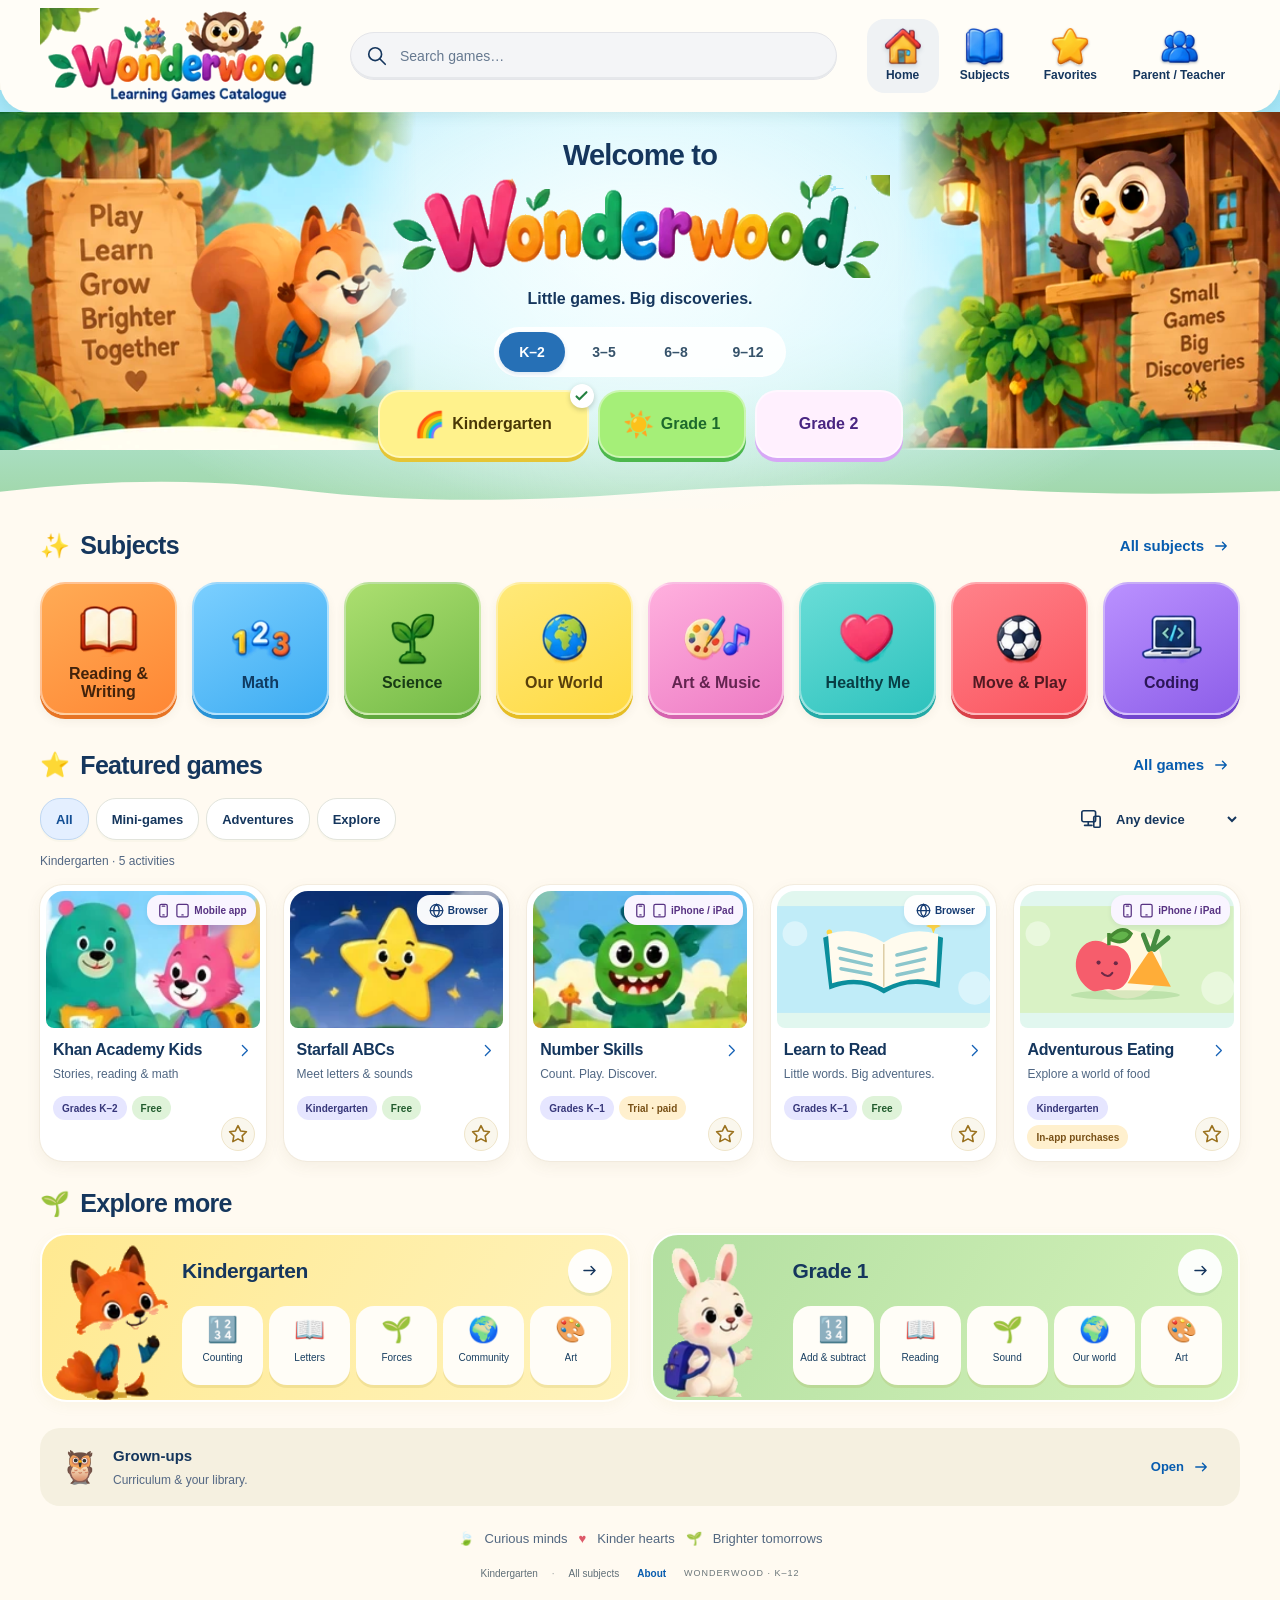
==== wonderwood-play.html @ ec71795c "feat: import 70 teacher-verified Learning Hub resources with original thumbnails" ====
<!doctype html>
<html lang="en">
<head>
<meta charset="utf-8">
<meta name="viewport" content="width=device-width, initial-scale=1">
<meta name="description" content="Wonderwood: playful learning adventures for California Kindergarten through Grade 12. An editable, standards-informed game catalogue.">
<meta name="referrer" content="no-referrer">
<meta name="theme-color" content="#fffaf1">
<title>Wonderwood · Little games. Big discoveries.</title>
<link rel="icon" href="[data-uri]" type="image/webp">
<style>
/* Wonderwood V2: approved woodland direction. All artwork is local. */
:root{--ink:#15365d;--muted:#536783;--cream:#fffaf1;--white:#fff;--green:#28733a;--line:#e8e7df;--blue:#176cc4;--focus:#094d99;--shadow:0 6px 20px #614b2110;--ease:cubic-bezier(.2,.8,.2,1);--peach:#ffdfa9;--lavender:#dee3ff;--mint:#d8efb7;--rose:#ffd3e9;--yellow:#fff0a9;--orange:#ffd9af;--aqua:#c9f3ed}
*{box-sizing:border-box}html{scroll-behavior:smooth;scroll-padding-top:120px}body{margin:0;background:var(--cream);color:var(--ink);font:15px/1.5 'Trebuchet MS','Avenir Next','Segoe UI',sans-serif;-webkit-font-smoothing:antialiased}body.modal-open{overflow:hidden}[hidden]{display:none!important}h1,h2,h3,h4,p{margin:0}h1,h2,h3{font-family:'Arial Rounded MT Bold','Trebuchet MS','Segoe UI',sans-serif;line-height:1.18}h2{font-size:25px;font-weight:900;letter-spacing:-.7px}button,a,input,select,textarea{font:inherit;-webkit-tap-highlight-color:transparent}button{color:inherit;border:0;cursor:pointer}button,a,summary{touch-action:manipulation}button{transition:transform .2s var(--ease),box-shadow .2s var(--ease),background .2s,color .2s;transform-origin:center}button:active:not(:disabled),a:active{transform:translateY(2px) scale(.96)}button:disabled{cursor:default;opacity:.6}a{color:var(--blue);text-underline-offset:3px;transition:transform .2s,color .2s}svg,img{display:block}img{max-width:100%}input,select,textarea{max-width:100%}button:focus-visible,a:focus-visible,input:focus-visible,select:focus-visible,textarea:focus-visible,summary:focus-visible{outline:3px solid var(--focus);outline-offset:4px}.wrap{width:min(1320px,calc(100% - 80px));margin-inline:auto}.sr-only{position:absolute;width:1px;height:1px;overflow:hidden;clip:rect(0,0,0,0);white-space:nowrap}.skip{position:fixed;left:16px;top:-100px;z-index:100;background:white;padding:15px;border-radius:12px}.skip:focus{top:12px}.icon{width:22px;height:22px;flex:0 0 auto}.textbutton{background:transparent;color:#075caf;font-weight:700;display:inline-flex;align-items:center;justify-content:center;gap:8px;min-height:44px;padding:7px 10px;border-radius:12px;text-decoration:none;white-space:nowrap}.textbutton .icon{width:18px;height:18px}.outline,.primary{min-height:46px;padding:11px 18px;border-radius:14px;display:inline-flex;align-items:center;justify-content:center;gap:8px;font-weight:700;text-decoration:none;border:1px solid #ccd9df;background:white}.primary{background:#176ac1;color:white;border-color:transparent;box-shadow:0 3px 0 #124b86}.topbar{position:relative;z-index:10;background:#fffdf7;border-radius:0 0 30px 30px;box-shadow:0 4px 14px #1c623616}.nav{display:flex;align-items:center;gap:30px;min-height:112px}.brand{background:transparent;padding:0;flex:0 0 280px}.brand img{width:280px;height:96px;object-fit:contain;mix-blend-mode:multiply}.search{height:48px;display:flex;align-items:center;gap:10px;background:#f4f5f7;border:1px solid #e4e5e9;border-radius:26px;padding:0 15px;box-shadow:inset 0 -2px 0 #e6e8eb;flex:1;min-width:150px}.search:focus-within{outline:3px solid #1673c54d}.search input{border:0;outline:0!important;background:none;min-width:0;width:100%;color:var(--ink);font-size:14px}.search input::placeholder{color:#667990}.search-clear{background:white;width:28px;height:28px;display:grid;place-items:center;border-radius:50%;padding:0;flex-shrink:0}.search-clear .icon{width:16px;height:16px}.navlinks{display:flex;align-items:center;gap:8px}.navlink{background:none;min-width:72px;min-height:70px;display:flex;flex-direction:column;gap:3px;align-items:center;justify-content:center;border-radius:18px;padding:8px 13px;font-size:12px;font-weight:800;white-space:nowrap}.navlink.selected{background:#eff2f4}.nav-emoji{font-size:25px;line-height:1.2}.parent-nav{min-width:122px}.fav-count{display:inline-grid;place-items:center;margin-left:4px;min-width:17px;height:17px;border-radius:50%;background:#ffcf46;color:#542c00;font-size:10px}.hero{position:relative;isolation:isolate;overflow:hidden;min-height:340px;margin-top:-22px;padding-top:22px;background:radial-gradient(ellipse at 50% 34%,#e7fbff 0,#ccf2fc 43%,#92dbea 100%)}.hero-scenery{position:absolute;top:22px;bottom:0;width:33%;z-index:-1;background-size:auto 100%;background-repeat:no-repeat;pointer-events:none}.hero-left{left:0;background-image:url('[data-uri]');background-position:left center}.hero-right{right:0;background-image:url('[data-uri]');background-position:right center}.hero-copy{position:relative;width:600px;max-width:60%;margin:auto;text-align:center;padding:31px 0 45px}.hero h1{font-size:29px;font-weight:900;letter-spacing:-.8px;line-height:1.1}.hero-logo{width:490px;height:auto;margin:1px auto 8px;mix-blend-mode:multiply;mask-image:linear-gradient(90deg,transparent,#000 3%,#000 97%,transparent);-webkit-mask-image:linear-gradient(90deg,transparent,#000 3%,#000 97%,transparent)}.hero-copy>p{font-size:17px;font-weight:700;margin:4px 0 24px}.grade-picker{display:flex;justify-content:center;gap:17px}.grade-button{position:relative;display:flex;align-items:center;text-align:left;gap:13px;border-radius:24px;padding:15px 22px;min-width:234px;min-height:78px;font-size:21px;font-weight:900;line-height:1.15;border:2px solid #ffffff6b}.grade-button small{display:block;font-size:12px;font-weight:700;margin-top:6px}.kindergarten{background:linear-gradient(135deg,#ffe97a,#ffcb38);box-shadow:0 4px 0 #e8ad26;color:#403013}.first-grade{background:linear-gradient(135deg,#80d04f,#329d49);box-shadow:0 4px 0 #257d33;color:#fff}.grade-emoji{font-size:35px;line-height:1}.grade-check{position:absolute;right:-7px;top:-8px;width:24px;height:24px;border-radius:50%;background:#fff;box-shadow:0 2px 5px #32442c40;display:grid;place-items:center;opacity:0;transform:scale(.6);transition:transform .2s,opacity .2s;color:#248140}.grade-check .icon{width:17px;height:17px;stroke-width:3}.grade-button.active .grade-check{opacity:1;transform:scale(1)}.hero-cloud{position:absolute;z-index:-1;background:white;border-radius:60px;opacity:.48;filter:blur(6px);pointer-events:none}.cloud-one{width:160px;height:70px;left:30%;top:52px;transform:rotate(-12deg)}.cloud-two{width:185px;height:50px;right:30%;bottom:49px;opacity:.28}.hero-wave{position:absolute;bottom:-1px;width:100%;height:32px;color:var(--cream);pointer-events:none}.child-content{position:relative;padding-top:5px}.section-heading{display:flex;justify-content:space-between;align-items:center;gap:15px;margin:10px 0 14px}.section-heading h2{display:flex;align-items:center;gap:11px}.section-heading h2>span:first-child:not(#browse-title){font-size:24px}.subject-list{display:grid;grid-template-columns:repeat(8,minmax(0,1fr));gap:15px}.subject{position:relative;border-radius:25px;min-height:131px;display:flex;flex-direction:column;justify-content:center;align-items:center;gap:8px;padding:15px 8px 13px;font-size:16px;font-weight:900;line-height:1.1;box-shadow:0 4px 0 var(--base),0 6px 10px #5e523413;background:linear-gradient(150deg,var(--light),var(--tone));border:2px solid #ffffff70;color:var(--subject-ink,#12375d)}.subject-glyph{height:58px;display:flex;align-items:center;justify-content:center}.subject-glyph img{height:58px;max-width:78px;width:auto;object-fit:contain;mix-blend-mode:multiply;border-radius:16px}.subject.active{outline:3px solid var(--ink);outline-offset:5px}.subject.active:after{content:'✓';position:absolute;top:-9px;right:-6px;width:23px;height:23px;border-radius:50%;background:var(--ink);border:2px solid white;color:white;font-size:13px;display:grid;place-items:center}.browse-section{margin-top:28px;scroll-margin-top:25px}.browse-heading{margin-bottom:10px}.filterbar{display:flex;align-items:center;justify-content:space-between;gap:12px;margin-bottom:6px}.filters{display:flex;gap:7px;flex-wrap:wrap}.chip{border-radius:20px;min-height:39px;padding:7px 15px;background:white;border:1px solid #e2e4dc;font-size:13px;font-weight:700;box-shadow:0 2px 0 #dedbc728;white-space:nowrap}.chip.active{background:#e4efff;color:#124e94;border-color:#bfd7f2}.device-filter{display:flex;align-items:center;gap:7px;font-size:13px;font-weight:700}.device-filter>.icon{width:21px;height:21px}.device-filter select{border:0;background:transparent;color:var(--ink);padding:10px 22px 10px 3px;max-width:170px;cursor:pointer;font-weight:700}.topic-chips{display:flex;flex-wrap:wrap;gap:7px;padding:10px 0}.topic-chips .chip{font-size:12px;background:#fffefb}.topic-chips .chip.active{background:#fff0b1;border-color:#decb77;color:#4e400c}.results-bar{display:flex;justify-content:space-between;align-items:center;min-height:27px;margin-bottom:11px;color:var(--muted);font-size:12px}.results-bar .textbutton{font-size:12px;min-height:30px}.games-grid{display:grid;grid-template-columns:repeat(5,minmax(0,1fr));gap:18px}.game-card{position:relative;min-width:0;border-radius:23px;background:white;box-shadow:0 5px 16px #69583013;transition:transform .23s var(--ease),box-shadow .23s;isolation:isolate}.card-hit{width:100%;min-height:100%;padding:6px;border-radius:23px;background:transparent;text-align:left;display:flex;flex-direction:column;position:relative;box-shadow:0 0 0 1px #eee7d9a6;color:var(--ink)}.card-image{height:137px;width:100%;border-radius:18px 18px 8px 8px;overflow:hidden;background:var(--card-bg,#e1f7ef);display:flex;align-items:center;justify-content:center;position:relative}.card-image>img{width:100%;height:100%;object-fit:cover;transition:transform .35s var(--ease)}.card-image>svg{width:100%;height:100%}.platform-badge{position:absolute;top:10px;right:10px;display:flex;align-items:center;gap:4px;border-radius:13px;min-height:30px;padding:6px 9px;background:#fffffff7;color:#143b72;font-size:10px;font-weight:900;line-height:1.1;box-shadow:0 2px 5px #23315312;pointer-events:none;min-width:82px;justify-content:center}.platform-badge .icon{width:15px;height:15px;stroke-width:2}.platform-badge.mobile{background:#f9f5ff;color:#573282}.card-copy{padding:12px 7px 6px;width:100%;flex:1;display:flex;flex-direction:column}.card-title-line{display:flex;align-items:center;gap:8px;justify-content:space-between;width:100%}.card-title{font-size:16px;font-weight:900;letter-spacing:-.3px;line-height:1.22;display:-webkit-box;-webkit-line-clamp:2;-webkit-box-orient:vertical;overflow:hidden;min-height:20px}.card-arrow{flex-shrink:0;color:#1662b6}.card-arrow .icon{width:17px;height:17px}.card-desc{font-size:12px;line-height:1.45;color:#506783;margin-top:6px;white-space:nowrap;text-overflow:ellipsis;overflow:hidden;min-height:18px}.card-tags{display:flex;flex-wrap:wrap;gap:5px;margin-top:12px;padding-top:0;padding-right:30px}.tag{display:inline-flex;align-items:center;gap:4px;border-radius:12px;min-height:24px;padding:4px 9px;font-size:10px;line-height:1.1;font-weight:800;background:#e6e6ff;color:#37377a}.tag.free{background:#dff3d9;color:#215b2d}.tag.paid{background:#fff0ce;color:#785016}.save{position:absolute;right:11px;bottom:10px;width:36px;height:36px;display:grid;place-items:center;border-radius:50%;background:#faf7ed;color:#9a711d;border:1px solid #efe5ca;z-index:2}.save .icon{width:20px;height:20px;stroke-width:1.9}.save.saved{background:#ffe9a8;color:#845900}.save.saved .icon{fill:#ffcc43}.game-card:focus-within{box-shadow:0 0 0 3px #2865ac32,0 8px 18px #2e535720}.empty{grid-column:1/-1;text-align:center;border:2px dashed #e2dfce;border-radius:25px;padding:30px 20px;background:#fffcf7}.empty .emptyicon{font-size:47px;margin-bottom:10px}.empty h3{font-size:23px}.empty p{font-size:14px;color:var(--muted);margin:10px auto 17px;max-width:480px}.empty-actions{display:flex;gap:10px;justify-content:center;flex-wrap:wrap}#year-section{margin-top:28px}.year-panels{display:grid;grid-template-columns:1fr 1fr;gap:21px}.year-panel{position:relative;border-radius:27px;overflow:hidden;display:flex;min-height:166px;padding:14px 16px 15px 140px;background:linear-gradient(120deg,#ffe991,#fff3bc);border:2px solid #fff;box-shadow:0 4px 13px #baa65212}.year-panel.grade-one{background:linear-gradient(120deg,#b2dfa0,#d5f2bb)}.year-mascot{position:absolute;bottom:0;left:0;width:133px;height:159px;object-fit:contain;mix-blend-mode:multiply}.year-body{width:100%;min-width:0}.year-title{display:flex;align-items:center;justify-content:space-between;margin-bottom:13px}.year-title h3{font-size:21px;letter-spacing:-.4px}.year-title p{font-size:11px;margin-top:2px}.round-button{width:35px;height:35px;border-radius:50%;background:#fffffff0;display:grid;place-items:center;box-shadow:0 3px 0 #54855620}.round-button .icon{width:19px;height:19px}.quick-topics{display:grid;grid-template-columns:repeat(5,1fr);gap:6px}.quick-topic{border-radius:18px;background:#fffdf7;min-height:79px;padding:8px 3px 9px;font-size:10px;line-height:1.2;box-shadow:0 3px 0 #987f1520;color:#193f61;display:flex;flex-direction:column;align-items:center;justify-content:flex-start;gap:7px}.quick-topic>span:first-child{font-size:25px;line-height:1.1}.grownup-strip{display:flex;align-items:center;gap:13px;margin-top:26px;padding:15px 20px;background:#f4efdfe0;border-radius:20px}.grownup-strip>span{font-size:32px}.grownup-strip strong{font-size:15px}.grownup-strip p{font-size:12px;color:var(--muted);margin-top:3px}.grownup-strip>.textbutton{margin-left:auto;font-size:13px}.footer{padding:23px 0 24px}.footer-motto{text-align:center;font-size:13px;color:#526780;display:flex;align-items:center;justify-content:center;gap:11px}.footer-motto span:nth-child(2){color:#dd5969}.footer-bottom{display:flex;align-items:center;justify-content:center;gap:14px;font-size:10px;color:#5f6e77;margin-top:12px;flex-wrap:wrap}.footer-bottom .textbutton{font-size:10px;min-height:26px;padding:0 4px}.build-label{font-size:9px;letter-spacing:1px;color:#6a7579}.footer-bottom>span+span:before{content:'·';margin-right:14px;color:#9ba2a0}
/* Parent workspace, local editing, and external-site handoff. */
#parent-view{padding:34px 0;min-height:75vh}.parent-header{display:flex;justify-content:space-between;align-items:center;gap:20px;margin-bottom:30px}.eyebrow{display:block;font-size:11px;font-weight:800;letter-spacing:1.3px;text-transform:uppercase;color:#3f7d52;margin-bottom:8px}.parent-header h1{font-size:36px;letter-spacing:-1px}.parent-header p{font-size:14px;color:var(--muted);margin-top:13px}.adult-tabs{display:flex;gap:8px;flex-wrap:wrap;border-bottom:1px solid var(--line);padding-bottom:16px;margin-bottom:22px}.adult-tabs button{padding:10px 18px;min-height:44px;border-radius:15px;background:white;font-weight:700}.adult-tabs button.active{background:#dfedda;color:#255e36;box-shadow:0 3px 0 #bbd5af}.notice{padding:17px 20px;border-radius:17px;background:#fff0cf;color:#5a481b;line-height:1.6;font-size:13px;margin:0 0 20px}.stats{display:grid;grid-template-columns:repeat(3,1fr);gap:16px;margin:20px 0}.stat{padding:19px 22px;border-radius:20px;background:white;border:1px solid var(--line);font-size:12px;color:var(--muted)}.stat strong{display:block;font-size:34px;font-weight:900;color:var(--ink);line-height:1.2;margin-bottom:6px}.parent-tools{display:flex;align-items:center;flex-wrap:wrap;gap:10px;margin:18px 0}.parent-tools select,select.form-control{background:white;border:1px solid #ced6d8;padding:11px 14px;border-radius:13px;min-height:44px;color:var(--ink)}.topic-group{background:white;border:1px solid var(--line);border-radius:21px;overflow:hidden;margin-bottom:18px}.topic-group>h2{display:flex;align-items:center;gap:9px;font-size:21px;padding:20px;background:#f0f4ed}.topic-group h2>span{font:11px/1.4 'Trebuchet MS',sans-serif;color:var(--muted);margin-left:auto;max-width:38%;text-align:right}.topic-row{display:grid;grid-template-columns:1fr 250px;gap:24px;padding:21px;border-top:1px solid var(--line)}.topic-row h3{font-size:17px;margin-bottom:8px}.topic-row p{font-size:13px;color:var(--muted);line-height:1.6}.codes{font:11px/1.6 ui-monospace,monospace;color:#535d78;margin:9px 0;overflow-wrap:anywhere}.coverage{font-size:12px}.coverage>p{margin-top:8px}.tag.wait{background:#fff2da;color:#775727}.review-row{padding:18px;background:white;border:1px solid var(--line);border-radius:17px;display:flex;align-items:center;justify-content:space-between;gap:24px;margin:9px 0}.review-row>div:first-child{min-width:0;flex:1}.review-row h3{font-size:16px}.review-row p{font-size:12px;line-height:1.6;margin-top:6px;color:var(--muted);overflow-wrap:anywhere}.row-actions{display:flex;align-items:center;gap:5px;flex-wrap:wrap}.manage-intro{font-size:14px;color:var(--muted);line-height:1.7;max-width:960px;margin-bottom:16px}.editor{padding:25px;background:white;border:1px solid var(--line);border-radius:23px}.editor>h2{font-size:24px;margin-bottom:20px}.form-grid{display:grid;grid-template-columns:1fr 1fr;gap:17px}.field{display:flex;flex-direction:column;gap:7px;font-size:12px;font-weight:700;min-width:0}.field.full{grid-column:1/-1}.field input,.field select,.field textarea{width:100%;color:var(--ink);border:1px solid #cfd8dc;background:#fdfefb;padding:12px 13px;border-radius:11px;min-height:46px;font-weight:400;font-size:14px}.field textarea{resize:vertical;min-height:78px}.field select[multiple]{min-height:135px}.field small{font-size:11px;color:var(--muted);font-weight:400}.checkrow{display:flex;flex-wrap:wrap;gap:9px}.checkrow label{display:flex;gap:6px;align-items:center;padding:8px 10px;background:#f1f5ed;border-radius:10px}.checkrow input{width:18px;height:18px;min-height:0;accent-color:#267544}.form-actions{margin-top:22px;display:flex;align-items:center;gap:14px}.local-message{font-size:11px;color:var(--muted);margin-top:13px;line-height:1.6}.source-item{border-top:1px solid var(--line);padding:14px 0;font-size:13px}.source-item strong{display:block}.source-item a,.mini-source{display:block;overflow-wrap:anywhere;font-size:12px;margin-top:6px;line-height:1.6}.danger-button{color:#9c3030;background:#fff1ec}.source-block{margin:22px 0}.source-block h3{font-size:18px;margin-bottom:8px}details{margin-top:12px;font-size:13px}summary{cursor:pointer;color:#185b93;font-weight:700;min-height:36px;padding:7px 0;transition:color .2s}details[open]>summary{margin-bottom:6px}dialog{padding:0;border:0;border-radius:27px;background:#fffcf6;color:var(--ink);width:min(660px,calc(100vw - 30px));max-height:90dvh;box-shadow:0 25px 100px #09243e50}dialog::backdrop{background:#15395675;backdrop-filter:blur(5px)}dialog[open]{animation:dialog-in .22s var(--ease)}.modal-head{padding:24px 25px 0;display:flex;gap:15px;align-items:flex-start;justify-content:space-between}.modal-head h2{font-size:26px;letter-spacing:-.5px}.close{width:38px;height:38px;flex-shrink:0;background:#eeeedd;border-radius:50%;display:grid;place-items:center}.close .icon{width:19px;height:19px}.modal-body{padding:16px 25px 25px}.modal-body>p{font-size:14px;color:var(--muted);line-height:1.6}.detail-hero{height:130px;overflow:hidden;border-radius:18px;margin-bottom:17px;background:#e5f2dd}.detail-hero img{width:100%;height:100%;object-fit:cover;object-position:center 53%}.detail-grid{display:grid;grid-template-columns:1fr 1fr;gap:10px;margin:18px 0}.detail-box{padding:12px 14px;border:1px solid #e1e7dc;border-radius:15px;background:white;min-width:0}.detail-box small{display:flex;align-items:center;gap:6px;font-size:10px;letter-spacing:.7px;color:#60737b;margin-bottom:7px}.detail-box small .icon{width:15px;height:15px}.detail-box strong{font-size:13px;line-height:1.4;display:block;overflow-wrap:anywhere}.detail-note{background:#f4f1e7;border-radius:15px;padding:14px;font-size:12px;line-height:1.65;color:#57616e;margin:15px 0}.detail-note b{color:#3a4f5c}.detail-link{border-top:1px solid #e0e2d6;padding-top:17px;display:flex;align-items:center;justify-content:space-between;gap:15px;margin-top:21px}.detail-link small{font-size:10px;line-height:1.65;color:var(--muted);overflow-wrap:anywhere;max-width:45%}.mobile-note{display:flex;align-items:flex-start;gap:10px;background:#eee5ff;border-radius:14px;padding:12px 14px;margin:14px 0;font-size:12px;color:#563877;line-height:1.5}.toast{position:fixed;bottom:24px;left:50%;transform:translateX(-50%);background:#153b57;color:white;padding:14px 21px;border-radius:16px;max-width:calc(100vw - 28px);width:max-content;z-index:100;box-shadow:0 5px 25px #0d244440;font-size:13px;pointer-events:none}.press-pop{animation:press-pop .32s var(--ease)}.favorite-pop{animation:favorite-pop .5s var(--ease)}
@keyframes press-pop{0%{scale:.95}60%{scale:1.035}100%{scale:1}}@keyframes favorite-pop{0%{rotate:-15deg;scale:.8}45%{rotate:15deg;scale:1.25}100%{rotate:0deg;scale:1}}@keyframes dialog-in{from{opacity:0;transform:translateY(12px) scale(.97)}to{opacity:1;transform:translateY(0) scale(1)}}
@media(hover:hover) and (pointer:fine){button:hover:not(:disabled){transform:translateY(-2px)}.textbutton:hover{background:#e4ecf16b}.navlink:hover{background:#eff1f6}.grade-button:hover{transform:translateY(-4px) scale(1.025);filter:saturate(1.05)}.subject:hover{transform:translateY(-6px) rotate(-1deg);box-shadow:0 6px 0 var(--base),0 11px 18px #6a573321}.subject:nth-child(even):hover{rotate:2deg}.subject:hover .subject-glyph{transform:rotate(6deg) scale(1.07);transition:transform .2s}.game-card:hover{transform:translateY(-6px);box-shadow:0 12px 25px #6b532323}.card-hit:hover{transform:none}.game-card:hover .card-image>img{transform:scale(1.035)}.save:hover{transform:scale(1.13)}.quick-topic:hover{transform:translateY(-4px);box-shadow:0 6px 0 #987f1520}.outline:hover,.primary:hover{box-shadow:0 5px 0 #124b8629}summary:hover{color:#21883a}a:hover{color:#225c35}}
@media(min-width:1600px){.hero-scenery{width:38%;background-size:auto 112%}.hero{min-height:355px}.hero-copy{padding-top:35px}.nav{min-height:119px}}
@media(max-width:1190px){.wrap{width:calc(100% - 48px)}.nav{gap:18px}.brand{flex-basis:234px}.brand img{width:234px;height:86px}.navlink{min-width:61px;padding:8px 10px}.parent-nav{min-width:109px}.search{padding:0 11px}.hero-copy{max-width:65%;width:530px}.hero-logo{width:430px}.hero-left{left:-50px}.hero-right{right:-35px}.subject-list{gap:12px}.subject{min-height:121px;font-size:14px;border-radius:22px}.games-grid{gap:14px}.card-image{height:118px}.card-title{font-size:14px}.card-desc{font-size:11px}.card-tags{gap:4px}.tag{padding:4px 7px;font-size:9px}.platform-badge{font-size:9px;min-width:76px;right:9px}.year-panel{padding-left:113px}.year-mascot{width:109px;height:144px}.quick-topic{font-size:9px}.year-title h3{font-size:19px}}
@media(max-width:960px){.nav{gap:14px;flex-wrap:wrap;padding:7px 0 13px}.brand{flex-basis:230px;margin-right:auto}.brand img{height:80px}.navlinks{order:1}.search{order:2;flex-basis:100%;height:42px}.navlink{min-height:60px}.hero{min-height:314px}.hero-copy{max-width:72%;padding:28px 0 43px}.hero-logo{width:380px}.hero h1{font-size:26px}.hero-copy>p{font-size:15px;margin-bottom:18px}.hero-scenery{opacity:.8;width:32%}.hero-left{left:-76px}.hero-right{right:-62px}.grade-button{min-width:208px;min-height:72px;font-size:18px;padding:13px 17px;gap:10px}.grade-emoji{font-size:30px}.subject-list{grid-template-columns:repeat(4,1fr);gap:14px}.subject{min-height:109px;flex-direction:row;gap:10px;text-align:left;padding:16px 13px;font-size:15px}.subject-glyph{height:51px}.subject-glyph img{height:48px;max-width:62px}.games-grid{grid-template-columns:repeat(3,minmax(0,1fr))}.card-image{height:145px}.card-title{font-size:16px}.tag{font-size:10px}.card-desc{font-size:12px}.year-panels{grid-template-columns:1fr}.year-panel{padding-left:150px;min-height:170px}.year-mascot{width:140px;height:160px}.quick-topic{font-size:11px}.year-title h3{font-size:22px}.quick-topic>span:first-child{font-size:28px}.topic-row{grid-template-columns:1fr 210px}}
@media(max-width:600px){html{scroll-padding-top:20px}.wrap{width:calc(100% - 28px)}h2{font-size:20px;letter-spacing:-.55px}.topbar{border-radius:0 0 22px 22px}.nav{gap:5px;padding:4px 0 10px;justify-content:center}.brand{flex:0 0 198px;margin:0}.brand img{width:198px;height:67px}.navlinks{width:100%;justify-content:space-between;gap:4px;order:3}.navlink{min-height:51px;min-width:65px;flex:1;font-size:10px;border-radius:13px;padding:5px 6px;gap:2px}.nav-emoji{font-size:21px}.parent-nav{min-width:95px}.search{height:40px;order:2;flex-basis:100%;margin:4px 0 7px}.search input{font-size:12px}.search .icon{width:19px;height:19px}.hero{min-height:267px}.hero-copy{max-width:100%;width:100%;padding:24px 12px 33px}.hero h1{font-size:22px}.hero-logo{width:300px;margin-top:3px}.hero-copy>p{font-size:13px;margin:6px 0 20px}.hero-scenery{opacity:.25;filter:saturate(.8);width:31%}.hero-left{left:-93px}.hero-right{right:-89px}.hero-wave{height:24px}.grade-picker{gap:10px}.grade-button{min-width:0;flex:1;max-width:185px;font-size:16px;min-height:68px;border-radius:19px;gap:6px;padding:11px 10px}.grade-button small{font-size:10px;margin-top:5px}.grade-emoji{font-size:27px}.grade-check{right:-3px;width:21px;height:21px;top:-7px}.child-content{padding-top:6px}.section-heading{gap:5px;margin:10px 0 14px}.section-heading h2{gap:6px}.section-heading h2>span:first-child:not(#browse-title){font-size:21px}.section-heading .textbutton{font-size:11px;padding:6px 4px;gap:4px;min-height:35px}.section-heading .textbutton .icon{width:15px;height:15px}.subject-list{gap:10px}.subject{flex-direction:column;min-height:98px;border-radius:19px;padding:9px 3px;gap:5px;font-size:11px;text-align:center;border-width:1px;box-shadow:0 3px 0 var(--base),0 4px 8px #5e523413}.subject-glyph{height:44px}.subject-glyph img{height:44px;max-width:52px}.subject.active{outline-offset:3px;outline-width:2px}.subject.active:after{height:19px;width:19px;font-size:10px;top:-6px;right:-4px}.browse-section{margin-top:24px}.filterbar{flex-wrap:wrap;gap:5px}.filters{gap:5px;max-width:100%}.chip{font-size:11px;padding:8px 11px;min-height:37px}.device-filter{font-size:11px;gap:3px;margin-left:auto}.device-filter select{font-size:11px;padding-right:9px;padding-block:7px;min-height:38px}.device-filter>.icon{width:17px;height:17px}.results-bar{font-size:10px;margin-bottom:10px;min-height:20px}.results-bar .textbutton{font-size:10px}.games-grid{grid-template-columns:repeat(2,minmax(0,1fr));gap:13px 11px}.game-card,.card-hit{border-radius:19px}.card-hit{padding:5px}.card-image{height:112px;border-radius:15px 15px 7px 7px}.card-copy{padding:10px 5px 7px}.card-title{font-size:13px;line-height:1.25;min-height:32px}.card-title-line{gap:3px}.card-arrow .icon{width:13px;height:13px}.card-desc{font-size:10px;margin-top:5px;min-height:15px}.card-tags{margin-top:10px;padding-right:25px;gap:4px}.tag{font-size:9px;padding:4px 6px;min-height:22px}.save{width:31px;height:31px;right:8px;bottom:10px}.save .icon{width:17px;height:17px}.platform-badge{top:9px;right:8px;min-width:73px;min-height:27px;font-size:8px;padding:5px 6px;border-radius:10px;gap:3px}.platform-badge .icon{width:13px;height:13px}.topic-chips .chip{font-size:11px}.empty{padding:26px 15px}.empty h3{font-size:20px}.empty p{font-size:12px}.empty .outline,.empty .textbutton{font-size:12px}.year-panels{gap:13px}#year-section{margin-top:25px}.year-panel{padding:13px 11px 13px 85px;min-height:157px;border-radius:23px}.year-mascot{width:88px;height:135px;left:-4px;bottom:0;object-fit:cover;object-position:left bottom}.year-title{margin-bottom:11px}.year-title h3{font-size:18px}.year-title p{font-size:10px}.quick-topics{gap:5px;grid-template-columns:repeat(3,1fr)}.quick-topic{min-height:69px;font-size:9px;border-radius:14px;padding:7px 3px}.quick-topic>span:first-child{font-size:24px}.quick-topic:nth-child(n+4){display:none}.round-button{width:32px;height:32px}.grownup-strip{padding:13px;gap:9px;flex-wrap:wrap;margin-top:21px}.grownup-strip>span{font-size:27px}.grownup-strip strong{font-size:13px}.grownup-strip p{font-size:10px}.grownup-strip>.textbutton{font-size:11px;min-height:34px;padding:4px 8px;margin-left:32px}.footer{padding-top:20px}.footer-motto{font-size:9px;gap:5px}.footer-motto>span{font-size:12px}.footer-bottom{gap:8px;font-size:9px;margin-top:10px}.build-label{font-size:8px}.footer-bottom>span+span:before{margin-right:8px}.footer-bottom .textbutton{font-size:9px}.parent-header{align-items:flex-start;flex-direction:column;margin-bottom:22px}.parent-header h1{font-size:29px}.parent-header p{font-size:12px}.parent-header .outline{font-size:12px}.adult-tabs{gap:7px;display:grid;grid-template-columns:1fr 1fr}.adult-tabs button{font-size:12px;padding:10px 8px}.stats{gap:8px}.stat{padding:12px 10px;font-size:10px;line-height:1.5;border-radius:15px}.stat strong{font-size:28px}.notice{font-size:11px;padding:14px}.topic-row{display:block;padding:16px}.coverage{margin-top:15px}.topic-group>h2{flex-wrap:wrap;font-size:18px;padding:15px}.topic-group h2>span{font-size:10px;max-width:none;width:100%;text-align:left;margin-left:0}.parent-tools{gap:7px}.parent-tools>*{font-size:11px}.parent-tools .outline{padding:10px 12px}.editor{padding:17px}.form-grid{grid-template-columns:1fr;gap:13px}.field.full{grid-column:auto}.field input,.field select,.field textarea{font-size:13px}.review-row{padding:14px;gap:9px;flex-wrap:wrap}.review-row h3{font-size:15px}.row-actions{margin-left:auto}.manage-intro{font-size:12px}.topic-row h3{font-size:16px}.topic-row p{font-size:12px}.modal-head{padding:20px 18px 0}.modal-head h2{font-size:22px}.modal-body{padding:14px 18px 20px}.modal-body>p{font-size:13px}.detail-link{flex-direction:column;align-items:stretch}.detail-link small{max-width:none}.detail-link .primary{width:100%}.detail-box{padding:11px}.detail-box strong{font-size:11px}.detail-box small{font-size:9px}.detail-note{font-size:11px}.toast{font-size:12px;bottom:14px;padding:12px 17px}.form-actions{flex-wrap:wrap}}
@media(max-width:350px){.wrap{width:calc(100% - 20px)}.grade-button{font-size:14px;gap:4px;padding-inline:8px}.grade-emoji{font-size:23px}.subject{font-size:10px}.games-grid{gap:9px}.card-image{height:99px}.platform-badge{min-width:69px;font-size:8px}.section-heading h2{font-size:18px}.chip{font-size:10px;padding-inline:9px}.year-panel{padding-left:72px}.year-mascot{width:76px}.footer-motto{font-size:8px}.quick-topic{font-size:8px}}
@media(prefers-reduced-motion:reduce){html{scroll-behavior:auto}*,*::before,*::after{animation:none!important;transition:none!important;scroll-behavior:auto!important}button:hover,button:active,a:active,.game-card:hover,.subject:nth-child(even):hover,.game-card:hover .card-image>img,.subject:hover .subject-glyph{transform:none!important;rotate:none!important;scale:none!important}}
@media print{.topbar,.hero,.subject-list,.filterbar,.footer,.adult-tabs,.parent-tools,.save,.modal-head,.form-actions{display:none!important}.wrap{width:100%}body{background:white}.topic-group,.game-card{break-inside:avoid}}
/* Transparent artwork preserves the approved colors on every background. */
.brand img,.hero-logo,.subject-glyph img,.year-mascot{mix-blend-mode:normal}
.hero-logo{filter:drop-shadow(0 2px 1px #ffffffe0);mask-image:none;-webkit-mask-image:none}
.subject-glyph img{border-radius:0}
fieldset.field{border:1px solid #dce3d8;border-radius:14px;padding:12px;margin:0}
fieldset.field legend{padding:0 5px;color:var(--ink)}
/* Child-friendly hit targets, including the small-looking favorite stars. */
.save{width:44px;height:44px;right:6px;bottom:5px;background:transparent;border:0}
.save::before{content:'';position:absolute;inset:5px;border-radius:50%;background:#faf7ed;border:1px solid #efe5ca;z-index:-1}
.save.saved{background:transparent}.save.saved::before{background:#ffe9a8}
.card-tags{padding-right:36px}
.round-button,.close{width:44px;height:44px}
.search-clear{width:40px;height:44px;margin-right:-10px;background:transparent}
.chip,.device-filter select{min-height:44px}
@media(max-width:600px){.search{height:44px}.section-heading .textbutton{min-height:44px}.card-tags{padding-right:33px}.save{width:44px;height:44px;right:3px;bottom:5px}.save::before{inset:7px}.round-button,.close{width:44px;height:44px}.grade-button{min-height:72px}.subject-glyph img{height:44px}}

/* V3: compact grade browsing and a thumbnail-first game handoff. */
.grade-select{max-width:580px;margin:auto}.grade-bands{display:flex;align-items:center;justify-content:center;gap:6px;margin:0 auto 17px;padding:4px;background:#ffffff9e;border:1px solid #ffffffb0;border-radius:30px;width:max-content;max-width:100%}.band-chip{min-width:66px;min-height:40px;border-radius:24px;background:transparent;color:#36536b;padding:7px 15px;font-size:14px;font-weight:800}.band-chip.active{background:#163f6a;color:#fff;box-shadow:0 2px 5px #15395625}.grade-picker{gap:12px;align-items:stretch}.grade-picker .grade-button{min-width:0;flex:1;min-height:70px;justify-content:center;padding:15px 14px;border-radius:22px;font-size:19px;white-space:nowrap;gap:8px}.grade-picker .grade-button[data-grade=K]{flex:1.5}.grade-picker .grade-emoji{font-size:29px}.grade-tone-0{background:#ffe16a;color:#49390c;box-shadow:0 4px 0 #d7ac2c}.grade-tone-1{background:#73c650;color:#163f23;box-shadow:0 4px 0 #459737}.grade-tone-2{background:#b195ed;color:#2c1756;box-shadow:0 4px 0 #8263c5}.grade-tone-3{background:#ffac86;color:#55280e;box-shadow:0 4px 0 #d77b4e}.hero-copy{padding-bottom:44px}.hero-copy>p{margin-bottom:16px}.hero{min-height:381px}.hero-scenery{background-size:auto 100%}.hero-copy{width:610px}.thematic-thumbnail{object-fit:contain!important;width:100%!important;height:100%!important;padding:20px;background:#eaf6ff}.card-image:has(.thematic-thumbnail){background:#eaf6ff}.card-desc{display:-webkit-box;-webkit-line-clamp:1;-webkit-box-orient:vertical;overflow:hidden}.card-tags .tag{white-space:normal}.older-grades .hero-copy>p{font-weight:500}.quick-topic{line-height:1.25}.quick-topic>span:last-child{display:-webkit-box;-webkit-line-clamp:2;-webkit-box-orient:vertical;overflow:hidden}.quick-topic>span:first-child{line-height:1.25}.year-title{min-height:42px}.older-grades .year-panel{background:#e7edff}.older-grades .year-panel.grade-one{background:#e3f2eb}.older-grades .year-mascot{opacity:.9}.filters .chip{min-height:42px}.navlink,.subject,.save,.round-button,.chip{touch-action:manipulation}
/* A few expressive emoji remain in navigation, headings and topic shortcuts. */
.nav-emoji{font-family:'Apple Color Emoji','Segoe UI Emoji','Noto Color Emoji',sans-serif}.grade-emoji{font-family:'Apple Color Emoji','Segoe UI Emoji','Noto Color Emoji',sans-serif}.popup-art{height:184px;position:relative;overflow:hidden;background:#e2f4e8;border-radius:26px 26px 0 0}.popup-art>img,.popup-art>svg{width:100%;height:100%;object-fit:cover;object-position:center 48%}.popup-art>svg{object-fit:contain}.popup-art>.thematic-thumbnail{padding:22px}.popup-kicker{position:absolute;top:15px;left:17px;display:flex;align-items:center;gap:7px;background:#fffffff5;border-radius:22px;padding:7px 12px;font-size:12px;font-weight:800;color:#25446a;box-shadow:0 3px 12px #17366012}.popup-kicker .icon{width:18px;height:18px}.popup-close{position:absolute;top:12px;right:12px;background:#fff;box-shadow:0 3px 10px #22333b15;min-width:44px;min-height:44px}.game-dialog{width:min(510px,calc(100vw - 28px));max-height:calc(100dvh - 32px);background:#fffefb;border-radius:26px;overflow-y:auto;overscroll-behavior:contain}.popup-main{padding:20px 24px 6px}.popup-publisher{font-size:11px;font-weight:800;letter-spacing:.5px;text-transform:uppercase;color:#65778b;margin-bottom:5px}.popup-main h2{font-size:25px;letter-spacing:-.6px;line-height:1.2}.popup-description{font-size:14px;color:#617188;margin-top:6px;line-height:1.4}.popup-meta{display:grid;grid-template-columns:1fr 1fr 1fr;gap:9px;margin:19px 0 13px}.meta-item{min-width:0;border-radius:16px;padding:12px 7px 10px;text-align:center;display:flex;align-items:center;flex-direction:column;gap:5px;background:#f0f4ff;color:#34478a}.meta-item>.icon{height:25px;width:25px;stroke-width:1.9;margin-bottom:2px}.meta-item strong{font-size:12px;line-height:1.25;overflow-wrap:anywhere}.meta-item small{font-size:10px;color:#647084;line-height:1.3}.meta-cost{background:#eff8e9;color:#315e27}.meta-cost.paid{background:#fff2db;color:#865919}.meta-grade{background:#f6effd;color:#6c4591}.popup-review{display:flex;gap:10px;align-items:center;padding:12px 14px;border-radius:14px;background:#f1f6f0;color:#346247}.popup-review>.icon{width:24px;height:24px}.popup-review strong{display:block;font-size:12px;font-weight:800}.popup-review small{display:block;font-size:11px;margin-top:2px;color:#63736a}.popup-notes{margin-top:5px;border:0;border-radius:0;padding:0;background:transparent}.popup-notes>summary{list-style:none;display:flex;align-items:center;gap:7px;font-size:12px;font-weight:700;color:#607288;min-height:47px;cursor:pointer}.popup-notes>summary::-webkit-details-marker{display:none}.popup-notes>summary>.icon{width:17px;height:17px}.notes-chevron{margin-left:auto}.notes-chevron>.icon{width:16px;height:16px;rotate:90deg;transition:rotate .2s}.popup-notes[open] .notes-chevron>.icon{rotate:-90deg}.popup-notes-body{font-size:12px;line-height:1.6;padding:0 2px 12px;color:#596f81;overflow-wrap:anywhere}.popup-notes-body p{margin:0 0 12px}.popup-notes-body .mini-source{font-size:11px;display:inline-flex;align-items:center;gap:5px;white-space:normal}.popup-notes-body .mini-source .icon{width:13px;height:13px}.popup-footer{padding:6px 24px 20px;background:#fffefb;position:sticky;bottom:0;box-shadow:0 -6px 12px #fffefb;z-index:2}.popup-footer>.outline{width:100%;margin-bottom:12px}.popup-launch{width:100%;min-height:50px;background:#167344;border-color:transparent;box-shadow:0 3px 0 #105832;border-radius:16px;font-size:16px;transition:transform .2s,box-shadow .2s,background .2s}.popup-launch>.icon:first-child{margin-right:3px;width:20px;height:20px}.popup-launch>.icon:last-child{width:16px;height:16px;margin-left:auto}.popup-launch:hover{color:white;background:#146139;transform:translateY(-2px);box-shadow:0 5px 0 #105832}.popup-launch:active{transform:translateY(2px) scale(.98);box-shadow:0 1px 0 #105832}.external-caption{display:block;text-align:center;margin-top:10px;font-size:10px;color:#677587;overflow-wrap:anywhere}.game-dialog .popup-close:focus-visible{outline-offset:3px}.game-dialog .popup-close:hover{transform:rotate(5deg)}
@media(min-width:1600px){.hero{min-height:396px}}
@media(max-width:1190px){.hero-copy{max-width:70%;width:575px}.grade-picker .grade-button{font-size:17px}.grade-picker .grade-emoji{font-size:25px}}
@media(max-width:960px){.hero{min-height:353px}.hero-copy{width:530px;max-width:80%}.band-chip{min-height:39px;font-size:13px}.grade-picker .grade-button{min-height:66px}}
@media(max-width:600px){.hero{min-height:317px}.hero-copy{max-width:100%;width:100%;padding:23px 12px 35px}.hero-copy>p{margin:6px 0 14px}.grade-bands{gap:2px;padding:3px;margin-bottom:13px}.band-chip{min-width:57px;font-size:12px;min-height:40px;padding:7px 11px}.grade-picker{gap:8px}.grade-picker .grade-button{min-height:62px;font-size:14px;border-radius:17px;padding:11px 6px;gap:5px;max-width:none}.grade-picker .grade-button[data-grade=K]{flex:1.5;font-size:13px}.grade-picker .grade-emoji{font-size:22px}.grade-picker:has([data-grade=9]) .grade-button{font-size:12px}.filterbar{gap:2px}.filters .chip{padding:8px 10px;font-size:11px;min-height:42px}.quick-topic{font-size:9px}.popup-art{height:147px}.popup-main{padding:17px 18px 4px}.popup-main h2{font-size:22px}.popup-publisher{font-size:10px}.popup-description{font-size:12px}.popup-meta{gap:6px;margin:15px 0 11px}.meta-item{padding:10px 5px;border-radius:13px;gap:5px}.meta-item strong{font-size:11px}.meta-item small{font-size:9px}.meta-item>.icon{width:22px;height:22px}.popup-review{padding:10px 11px}.popup-review strong{font-size:11px}.popup-review small{font-size:10px}.popup-footer{padding:4px 18px 15px}.popup-launch{min-height:48px;font-size:15px}.popup-notes>summary{min-height:44px}.popup-kicker{top:13px;left:14px;font-size:11px;padding:7px 10px}.popup-close{top:9px;right:9px}.external-caption{margin-top:9px}.game-dialog{max-height:calc(100dvh - 24px)}.checkrow:has(input[name=grades]){display:grid;grid-template-columns:repeat(3,1fr)}}
@media(max-width:350px){.grade-picker .grade-button{font-size:12px}.grade-picker .grade-button[data-grade=K]{font-size:11px}.grade-picker .grade-emoji{font-size:18px}.grade-picker .grade-button{gap:3px}.band-chip{min-width:52px;padding:7px 8px}.filters .chip{padding:8px;font-size:10px}.popup-main{padding-inline:14px}.popup-footer{padding-inline:14px}}
@media(prefers-reduced-motion:reduce){.popup-launch:hover,.game-dialog .popup-close:hover{transform:none}.notes-chevron>.icon{transition:none}.popup-launch{transition:none}}


/* Wonderwood hero restoration — approved full illustration, no screenshot slices.
   The source art has transparent inner edges for naturally blended scenery.
   Preserve its complete illustrated signs, fox and owl at every breakpoint. */
.nav-art{display:block;width:37px;height:37px;max-width:100%;object-fit:contain;filter:drop-shadow(0 1px 1px #172d4740);transition:transform .24s var(--ease),filter .24s var(--ease);pointer-events:none}
.navlink:hover .nav-art{transform:translateY(-3px) rotate(-5deg) scale(1.1);filter:drop-shadow(0 4px 4px #152e4640)}
.navlink:active .nav-art{transform:translateY(1px) scale(.91)}
.navlink.selected .nav-art{filter:drop-shadow(0 2px 2px #16395425)}
.navlink{gap:1px;min-height:74px}
.hero{
  min-height:392px;
  background:
    radial-gradient(ellipse 47% 79% at 50% 37%,#f7ffffeb 0%,#e5faffbf 46%,#e3fbff00 100%),
    linear-gradient(180deg,#a3e5f8 0%,#bdeef8 57%,#9fd6a5 100%);
}
.hero-cloud{display:none}
.hero-wave{display:block;height:33px}
.hero-scenery{
  top:22px;bottom:0;width:auto;
  aspect-ratio:395 / 321;
  background-size:100% 100%;background-repeat:no-repeat;
  opacity:1;filter:saturate(1.10) contrast(1.03);
  pointer-events:none;
}
.hero-left{left:0;background-image:url('[data-uri]')}
.hero-right{right:0;aspect-ratio:366 / 323;background-image:url('[data-uri]')}
.hero-copy{position:relative;z-index:1;padding:28px 0 51px;max-width:66%;width:610px}
.hero-copy::before{
  content:'';position:absolute;inset:0 -7%;z-index:-1;pointer-events:none;
  background:radial-gradient(ellipse 50% 63% at 50% 42%,#f8ffffb3 0%,#f2ffff55 62%,transparent 100%);
}
.hero-logo{
  width:500px;max-width:90%;margin:3px auto 9px;
  mix-blend-mode:normal;mask-image:none;-webkit-mask-image:none;
  filter:drop-shadow(0 1px 1px #ffffff73);
}
.hero-copy>p{font-size:16px;margin-bottom:16px}
.grade-bands{background:#ffffffe0;border-color:#ffffff89;margin-bottom:13px}
.band-chip.active{background:#2670b6;box-shadow:0 2px 4px #2d62ad2a}
.grade-picker .grade-button{font-weight:800}
.grade-picker .grade-tone-0{background:#fff28c;box-shadow:0 4px 0 #e5c535;color:#493706}
.grade-picker .grade-tone-1{background:#a5ef78;box-shadow:0 4px 0 #4cb84c;color:#1d692c}
.grade-picker .grade-tone-2{background:#fff0fe;box-shadow:0 4px 0 #d7a7f6;color:#492582}
.grade-picker .grade-tone-3{background:#ffe0c7;box-shadow:0 4px 0 #eea772;color:#5b3314}
@media(min-width:1191px){
 /* Reference proportions: art ends before the grade row, never slices the fox. */
 .hero-scenery{top:22px;bottom:auto;height:338px}
 .grade-select{max-width:525px}
 .grade-picker{gap:9px}
 .grade-picker .grade-button{font-size:16px;min-height:68px;padding:11px 9px;gap:7px}
 .grade-picker .grade-emoji{font-size:25px}
}
@media(min-width:1600px){
 .hero{min-height:418px}
 .hero-copy{padding-top:38px}
 .hero-scenery{height:370px}
}
@media(max-width:1190px){
 .hero{min-height:383px}
 .hero-scenery{top:auto;bottom:0;height:calc(100% - 34px)}
 .hero-copy{max-width:69%;width:585px;padding-top:26px}
 .hero-logo{width:475px}
}
@media(min-width:961px) and (max-width:1190px){
 /* Keep the complete woodland portraits above the interactive grade row. */
 .hero{min-height:414px}
 .hero-scenery{top:22px;bottom:auto;height:265px}
 .hero-copy{max-width:69%;width:590px;padding-bottom:51px}
}
@media(max-width:960px){
 .hero{min-height:500px}
 .hero-scenery{top:auto;bottom:0;height:160px;width:auto;opacity:1}
 .hero-copy{width:590px;max-width:calc(100% - 24px);padding-top:25px;padding-bottom:184px}
 .hero-copy::before{background:radial-gradient(ellipse 65% 63% at 50% 35%,#faffffbe 0%,transparent 100%)}
 .hero-logo{width:470px}
 .nav-art{width:34px;height:34px}
}
@media(min-width:601px) and (max-width:700px){
 .subject-list{grid-template-columns:repeat(4,minmax(0,1fr));gap:8px}
 .subject{min-width:0;font-size:12px;padding:12px 5px;gap:5px}
 .subject-glyph{height:39px}
 .subject-glyph img{height:38px;max-width:43px}
}
@media(max-width:600px){
 .hero{min-height:417px;margin-top:0;padding-top:0}
 .hero-scenery{top:auto;bottom:0;height:139px;width:auto;opacity:1;filter:saturate(1.1) contrast(1.03)}
 .hero-left{left:-10px}.hero-right{right:-8px}
 .hero-copy{width:100%;max-width:100%;padding:23px 12px 140px}
 .hero-copy::before{inset:0 -2%;background:radial-gradient(ellipse 75% 55% at 50% 30%,#f5ffffd9 0%,transparent 100%)}
 .hero-logo{width:330px;max-width:88%;margin-top:4px}
 .hero-copy>p{font-size:13px;margin-bottom:12px}
 .grade-bands{gap:2px;padding:3px;margin-bottom:13px}
 .nav-art{width:30px;height:30px}
 .navlink{min-height:62px}
 .hero-wave{height:22px}
}
@media(prefers-reduced-motion:reduce){
 .nav-art,.navlink:hover .nav-art,.navlink:active .nav-art{transition:none;transform:none;filter:none}
}

/* Learning Hub source thumbnails / teacher verification indicator. */
.card-image>.source-thumbnail,.popup-art>.source-thumbnail{padding:0!important;object-fit:cover!important;background:#e7eff8}
.card-tags .teacher-tag{display:inline-flex;align-items:center;gap:3px;background:#e8f6e9;color:#216142;font-size:10px}
.teacher-tag .icon{width:12px;height:12px}
.popup-review-teacher{background:#eaf2ff;color:#24517c}
.popup-review-teacher small{color:#4f6484}
.review-heading{margin:22px 0 12px;font-size:19px}

</style>
</head>
<body>
<a class="skip" href="#main">Skip to learning games</a>
<header class="topbar">
  <div class="nav wrap">
    <button class="brand" data-nav="explore" aria-label="Wonderwood home"><img src="[data-uri]" alt="Wonderwood — Learning Games Catalogue" width="340" height="116"></button>
    <form class="search" id="search-form" role="search"><span data-icon="search"></span><label class="sr-only" for="search">Search games, topics or subjects</label><input id="search" type="search" placeholder="Search games…" maxlength="120" autocomplete="off"><button class="search-clear" id="clear-search" type="button" aria-label="Clear search" hidden><span data-icon="close"></span></button></form>
    <nav class="navlinks" aria-label="Main navigation">
      <button class="navlink selected" data-nav="explore" aria-current="page"><img class="nav-art" src="[data-uri]" alt="" aria-hidden="true" width="42" height="42"><span>Home</span></button>
      <button class="navlink" data-nav="subjects"><img class="nav-art" src="[data-uri]" alt="" aria-hidden="true" width="42" height="42"><span>Subjects</span></button>
      <button class="navlink" data-nav="favorites"><img class="nav-art" src="[data-uri]" alt="" aria-hidden="true" width="42" height="42"><span>Favorites<span class="fav-count" id="fav-count" hidden></span></span></button>
      <button class="navlink parent-nav" data-nav="parent"><img class="nav-art" src="[data-uri]" alt="" aria-hidden="true" width="42" height="42"><span>Parent / Teacher</span></button>
    </nav>
  </div>
</header>
<main id="main" tabindex="-1">
<div id="child-view">
  <section class="hero" aria-labelledby="hero-title">
    <div class="hero-scenery hero-left" aria-hidden="true"></div><div class="hero-scenery hero-right" aria-hidden="true"></div>
    <div class="hero-cloud cloud-one" aria-hidden="true"></div><div class="hero-cloud cloud-two" aria-hidden="true"></div>
    <div class="hero-copy">
      <h1 id="hero-title">Welcome to <span class="sr-only">Wonderwood</span><img class="hero-logo" src="[data-uri]" alt="" width="514" height="102"></h1>
      <p>Little games. <strong>Big discoveries.</strong></p>
      <div class="grade-select" aria-label="Grade selection"><div class="grade-bands" id="grade-bands" role="group" aria-label="School grade groups"></div><div class="grade-picker" id="grade-buttons" role="group" aria-label="Choose your grade"></div></div>
    </div>
    <svg class="hero-wave" viewBox="0 0 1440 45" preserveAspectRatio="none" aria-hidden="true"><path d="M0 20 Q180 -6 340 18 T720 22 T1100 15 T1440 19 V45 H0Z" fill="currentColor"/></svg>
  </section>
  <div class="wrap child-content">
    <section id="subject-section" aria-labelledby="subject-title">
      <div class="section-heading"><h2 id="subject-title"><span aria-hidden="true">✨</span> Subjects</h2><button class="textbutton" id="all-subjects">All subjects <span data-icon="arrow"></span></button></div>
      <nav class="subject-list" id="subjects" aria-label="Choose a subject"></nav>
    </section>
    <section class="browse-section" id="browse" aria-labelledby="browse-title">
      <div class="section-heading browse-heading"><h2><span aria-hidden="true" id="browse-emoji">⭐</span> <span id="browse-title">Featured games</span></h2><button class="textbutton" id="view-all">All games <span data-icon="arrow"></span></button></div>
      <div class="filterbar"><div class="filters" role="group" aria-label="Activity type"><button class="chip active" data-type="all" aria-pressed="true">All</button><button class="chip" data-type="mini" aria-pressed="false">Mini-games</button><button class="chip" data-type="adventure" aria-pressed="false">Adventures</button><button class="chip" data-type="explore" aria-pressed="false">Explore</button></div><div class="device-filter"><label class="sr-only" for="device-filter">Filter by play platform</label><span data-icon="devices"></span><select id="device-filter"><option value="all">Any device</option><option value="browser">Browser</option><option value="app">Apps</option><option value="desktop">Desktop apps</option></select></div></div>
      <div class="topic-chips" id="topics" role="group" aria-label="Choose a topic" hidden></div>
      <div class="results-bar"><p id="results-count" role="status" aria-live="polite"></p><button class="textbutton" id="reset-filters" hidden>Clear filters <span data-icon="close"></span></button></div>
      <div class="games-grid" id="games"></div>
    </section>
    <section id="year-section" aria-labelledby="year-title">
      <div class="section-heading"><h2 id="year-title"><span aria-hidden="true">🌱</span> Explore more</h2></div>
      <div class="year-panels" id="year-panels"></div>
    </section>
    <aside class="grownup-strip"><span aria-hidden="true">🦉</span><div><strong>Grown-ups</strong><p>Curriculum & your library.</p></div><button class="textbutton" data-nav="parent">Open <span data-icon="arrow"></span></button></aside>
  </div>
</div>
<section id="parent-view" class="wrap" hidden aria-label="Parent and teacher workspace">
  <div class="parent-header"><div><span class="eyebrow">Grown-ups</span><h1>Your learning library</h1><p>California K–12 · Curriculum & game reviews</p></div><button class="outline" data-nav="explore"><span data-icon="arrow-left"></span> Games</button></div>
  <nav class="adult-tabs" aria-label="Parent and teacher sections"><button class="active" data-tab="curriculum" aria-current="page">Curriculum</button><button data-tab="review">Review queue</button><button data-tab="manage">Manage links</button><button data-tab="sources">Sources</button></nav>
  <div id="parent-content"></div>
</section>
</main>
<footer class="footer wrap"><p class="footer-motto"><span aria-hidden="true">🍃</span> Curious minds <span aria-hidden="true">♥</span> Kinder hearts <span aria-hidden="true">🌱</span> Brighter tomorrows</p><div class="footer-bottom"><span id="footer-grade">Kindergarten</span><span id="footer-subject">All subjects</span><button class="textbutton" data-nav="parent" data-parent-tab="sources">About</button><span class="build-label">WONDERWOOD · K–12</span></div></footer>
<dialog id="details" aria-labelledby="detail-title"><div id="detail-content"></div></dialog>
<div class="toast" id="toast" role="status" aria-live="polite" hidden></div>
<noscript><p class="notice">Please enable JavaScript to browse the catalogue. The source package also includes the curriculum and game links as JSON.</p></noscript>
<script id="curriculum-data" type="application/json">{"schemaVersion":1,"reviewedOn":"2026-10-15","jurisdiction":"California, USA","grades":[{"id":"K","label":"Kindergarten","band":"K–2"},{"id":"1","label":"Grade 1","band":"K–2"},{"id":"2","label":"Grade 2","band":"K–2"},{"id":"3","label":"Grade 3","band":"3–5"},{"id":"4","label":"Grade 4","band":"3–5"},{"id":"5","label":"Grade 5","band":"3–5"},{"id":"6","label":"Grade 6","band":"6–8"},{"id":"7","label":"Grade 7","band":"6–8"},{"id":"8","label":"Grade 8","band":"6–8"},{"id":"9","label":"Grade 9","band":"9–12"},{"id":"10","label":"Grade 10","band":"9–12"},{"id":"11","label":"Grade 11","band":"9–12"},{"id":"12","label":"Grade 12","band":"9–12"}],"scopeNote":"K–12 editorial navigation map, not a complete California standards database or mandated course sequence. K/1 selected mappings retained. New Grades 2–12 are starter topic shelves; exact-code and coverage review pending. High-school mathematics/science are shared course shelves; ELA uses 9–10 and 11–12 bands. California grades are not equivalent to UK years.","subjects":[{"id":"ela","name":"Reading \u0026 Writing","short":"Reading","icon":"book","colour":"peach","framework":"California Common Core ELA","sourceIds":["ca-ela"],"scope":"Grade or proficiency/course band as defined by the relevant California framework; new topic-level coding pending."},{"id":"math","name":"Math","short":"Math","icon":"blocks","colour":"lavender","framework":"California Common Core Mathematics","sourceIds":["ca-math"],"scope":"Grade or proficiency/course band as defined by the relevant California framework; new topic-level coding pending."},{"id":"science","name":"Science","short":"Science","icon":"sprout","colour":"mint","framework":"CA NGSS","sourceIds":["ca-science"],"scope":"Grade or proficiency/course band as defined by the relevant California framework; new topic-level coding pending."},{"id":"hss","name":"Our World","short":"Our World","icon":"globe","colour":"blue","framework":"History–Social Science","sourceIds":["ca-hss"],"scope":"Grade or proficiency/course band as defined by the relevant California framework; new topic-level coding pending."},{"id":"arts","name":"Art \u0026 Music","short":"Art \u0026 Music","icon":"palette","colour":"rose","framework":"2019 California Arts Standards / 2020 Framework","sourceIds":["ca-arts","ca-arts-framework"],"scope":"Grade or proficiency/course band as defined by the relevant California framework; new topic-level coding pending."},{"id":"health","name":"Healthy Me","short":"Healthy Me","icon":"heart","colour":"yellow","framework":"California Health Education","sourceIds":["ca-health"],"scope":"Grade or proficiency/course band as defined by the relevant California framework; new topic-level coding pending."},{"id":"pe","name":"Move \u0026 Play","short":"Move \u0026 Play","icon":"ball","colour":"orange","framework":"California Physical Education","sourceIds":["ca-pe"],"scope":"Grade or proficiency/course band as defined by the relevant California framework; new topic-level coding pending."},{"id":"cs","name":"Coding","short":"Coding","icon":"code","colour":"aqua","framework":"California Computer Science","sourceIds":["ca-cs"],"scope":"Grade or proficiency/course band as defined by the relevant California framework; new topic-level coding pending."}],"topics":[{"id":"k-print","grade":"K","subject":"ela","strand":"Foundational Skills","title":"Meet letters \u0026 books","goal":"Recognize upper- and lowercase letters; follow print and distinguish letters, words and spaces.","standardIds":["RF.K.1"],"sourceIds":["ca-ela"],"mappingLevel":"selected-standard-map","offscreenFollowup":"Find the first word on a real page.","sequence":1},{"id":"k-sounds","grade":"K","subject":"ela","strand":"Foundational Skills","title":"Listen to word sounds","goal":"Hear rhyme and syllables; blend, segment and change spoken sounds, including California phonemic-blending additions.","standardIds":["RF.K.2"],"sourceIds":["ca-ela"],"mappingLevel":"selected-standard-map","offscreenFollowup":"Say and blend sounds without showing written letters.","sequence":2},{"id":"k-phonics","grade":"K","subject":"ela","strand":"Foundational Skills","title":"Letters make sounds","goal":"Connect common letter sounds to print, use basic phonics and recognize frequent words.","standardIds":["RF.K.3"],"sourceIds":["ca-ela"],"mappingLevel":"selected-standard-map","offscreenFollowup":"Build and read a simple word with letter cards.","sequence":3},{"id":"k-read","grade":"K","subject":"ela","strand":"Foundational Skills","title":"My first little books","goal":"Read emergent texts with purpose and understanding.","standardIds":["RF.K.4"],"sourceIds":["ca-ela"],"mappingLevel":"selected-standard-map","offscreenFollowup":"Read an appropriately decodable book together.","sequence":4},{"id":"k-stories","grade":"K","subject":"ela","strand":"Reading Literature","title":"Tell me a story","goal":"With support, discuss details, characters and setting; retell and compare familiar stories.","standardIds":["RL.K.1","RL.K.2","RL.K.3","RL.K.4","RL.K.5","RL.K.6","RL.K.7","RL.K.9","RL.K.10"],"sourceIds":["ca-ela"],"mappingLevel":"selected-standard-map","offscreenFollowup":"Retell using three drawings; RL.K.8 is not applicable.","sequence":5},{"id":"k-info","grade":"K","subject":"ela","strand":"Reading Informational Text","title":"Discover in a book","goal":"With support, find a topic and details; use pictures, identify author/illustrator and connect information.","standardIds":["RI.K.1","RI.K.2","RI.K.3","RI.K.4","RI.K.5","RI.K.6","RI.K.7","RI.K.8","RI.K.9","RI.K.10"],"sourceIds":["ca-ela"],"mappingLevel":"selected-standard-map","offscreenFollowup":"Ask one question about a nonfiction read-aloud.","sequence":6},{"id":"k-write","grade":"K","subject":"ela","strand":"Writing","title":"Draw, tell \u0026 write","goal":"Use drawing, dictation and writing for opinions, information and events; improve work and join shared research.","standardIds":["W.K.1","W.K.2","W.K.3","W.K.5","W.K.6","W.K.7","W.K.8"],"sourceIds":["ca-ela"],"mappingLevel":"selected-standard-map","offscreenFollowup":"Dictate, draw or write for a real audience. W.K.4, .9 and .10 are not active K targets.","sequence":7},{"id":"k-talk","grade":"K","subject":"ela","strand":"Speaking and Listening","title":"Talk \u0026 listen together","goal":"Take turns, ask and answer questions, describe familiar things and express ideas clearly.","standardIds":["SL.K.1","SL.K.2","SL.K.3","SL.K.4","SL.K.5","SL.K.6"],"sourceIds":["ca-ela"],"mappingLevel":"selected-standard-map","offscreenFollowup":"Tell a partner what happened and listen to their idea.","sequence":8},{"id":"k-language","grade":"K","subject":"ela","strand":"Language","title":"Words we can use","goal":"Build vocabulary and word relationships; develop grammar, letter formation, spelling and punctuation.","standardIds":["L.K.1","L.K.2","L.K.4","L.K.5","L.K.6"],"sourceIds":["ca-ela"],"mappingLevel":"selected-standard-map","offscreenFollowup":"Label a drawing; sort words by meaning. L.K.3 begins in later grades.","sequence":9},{"id":"1-print","grade":"1","subject":"ela","strand":"Foundational Skills","title":"How sentences work","goal":"Notice sentence boundaries and the way a sentence begins and ends.","standardIds":["RF.1.1"],"sourceIds":["ca-ela"],"mappingLevel":"selected-standard-map","offscreenFollowup":"Locate a capital letter and end punctuation.","sequence":10},{"id":"1-sounds","grade":"1","subject":"ela","strand":"Foundational Skills","title":"Blend \u0026 take apart sounds","goal":"Distinguish long and short vowels; blend and segment phonemes in one-syllable words.","standardIds":["RF.1.2"],"sourceIds":["ca-ela"],"mappingLevel":"selected-standard-map","offscreenFollowup":"Blend a spoken word before reading its printed form.","sequence":11},{"id":"1-phonics","grade":"1","subject":"ela","strand":"Foundational Skills","title":"Read more word patterns","goal":"Decode one-syllable words, digraphs, final-e and common vowel teams, two-syllable words and endings.","standardIds":["RF.1.3"],"sourceIds":["ca-ela"],"mappingLevel":"selected-standard-map","offscreenFollowup":"Read decodable words without relying on picture guessing.","sequence":12},{"id":"1-fluency","grade":"1","subject":"ela","strand":"Foundational Skills","title":"Read with understanding","goal":"Read appropriate text accurately and expressively; reread and self-correct to understand.","standardIds":["RF.1.4"],"sourceIds":["ca-ela"],"mappingLevel":"selected-standard-map","offscreenFollowup":"Listen to the child read; discuss meaning.","sequence":13},{"id":"1-stories","grade":"1","subject":"ela","strand":"Reading Literature","title":"Story detectives","goal":"Recount stories and their message; discuss characters, setting, events, narrator and illustrations.","standardIds":["RL.1.1","RL.1.2","RL.1.3","RL.1.4","RL.1.5","RL.1.6","RL.1.7","RL.1.9","RL.1.10"],"sourceIds":["ca-ela"],"mappingLevel":"selected-standard-map","offscreenFollowup":"Compare two characters or versions of a familiar story. RL.1.8 is not applicable.","sequence":14},{"id":"1-info","grade":"1","subject":"ela","strand":"Reading Informational Text","title":"Read to find out","goal":"Identify main topic and details, text features and evidence; connect and compare information.","standardIds":["RI.1.1","RI.1.2","RI.1.3","RI.1.4","RI.1.5","RI.1.6","RI.1.7","RI.1.8","RI.1.9","RI.1.10"],"sourceIds":["ca-ela"],"mappingLevel":"selected-standard-map","offscreenFollowup":"Use a heading or illustration to answer a question.","sequence":15},{"id":"1-write","grade":"1","subject":"ela","strand":"Writing","title":"Make a little book","goal":"Write opinions with reasons, facts on a topic and sequenced narratives; revise, publish and research with support.","standardIds":["W.1.1","W.1.2","W.1.3","W.1.5","W.1.6","W.1.7","W.1.8"],"sourceIds":["ca-ela"],"mappingLevel":"selected-standard-map","offscreenFollowup":"Create and revise a short real piece of writing.","sequence":16},{"id":"1-talk","grade":"1","subject":"ela","strand":"Speaking and Listening","title":"Share my thinking","goal":"Build on a partner’s ideas; ask questions, describe clearly and support explanations with drawings.","standardIds":["SL.1.1","SL.1.2","SL.1.3","SL.1.4","SL.1.5","SL.1.6"],"sourceIds":["ca-ela"],"mappingLevel":"selected-standard-map","offscreenFollowup":"Explain how you solved a problem to someone else.","sequence":17},{"id":"1-language","grade":"1","subject":"ela","strand":"Language","title":"Build sentences \u0026 vocabulary","goal":"Use developing grammar, capitals, punctuation and spelling; explore word meanings and relationships.","standardIds":["L.1.1","L.1.2","L.1.4","L.1.5","L.1.6"],"sourceIds":["ca-ela"],"mappingLevel":"selected-standard-map","offscreenFollowup":"Write and improve a sentence; explain a new word.","sequence":18},{"id":"k-count","grade":"K","subject":"math","strand":"Counting and Cardinality","title":"Count \u0026 match","goal":"Say the count sequence to 100 by ones and tens; count on; connect one object to one number and say how many.","standardIds":["K.CC.1","K.CC.2","K.CC.4","K.CC.5"],"sourceIds":["ca-math","ccss-k"],"mappingLevel":"selected-standard-map","offscreenFollowup":"Count up to 20 arranged objects, or up to 10 scattered objects.","sequence":19},{"id":"k-numerals","grade":"K","subject":"math","strand":"Counting and Cardinality","title":"Numbers 0–20","goal":"Write numerals 0–20 and connect them to quantities, including zero.","standardIds":["K.CC.3"],"sourceIds":["ca-math","ccss-k"],"mappingLevel":"selected-standard-map","offscreenFollowup":"Form numerals by hand; match each to a set.","sequence":20},{"id":"k-compare","grade":"K","subject":"math","strand":"Counting and Cardinality","title":"More, fewer or equal?","goal":"Compare groups and written numbers in the kindergarten range.","standardIds":["K.CC.6","K.CC.7"],"sourceIds":["ca-math","ccss-k"],"mappingLevel":"selected-standard-map","offscreenFollowup":"Match two groups one-to-one; compare written numbers 1–10.","sequence":21},{"id":"k-join","grade":"K","subject":"math","strand":"Operations and Algebraic Thinking","title":"Put together \u0026 take away","goal":"Represent addition/subtraction and solve story problems within 10.","standardIds":["K.OA.1","K.OA.2"],"sourceIds":["ca-math","ccss-k"],"mappingLevel":"selected-standard-map","offscreenFollowup":"Act out a joining or separating story with counters.","sequence":22},{"id":"k-bonds","grade":"K","subject":"math","strand":"Operations and Algebraic Thinking","title":"Ways to make a number","goal":"Decompose numbers to 10 and find the partner that makes 10; add/subtract fluently within 5.","standardIds":["K.OA.3","K.OA.4","K.OA.5"],"sourceIds":["ca-math","ccss-k"],"mappingLevel":"selected-standard-map","offscreenFollowup":"Show more than one way to make 5.","sequence":23},{"id":"k-teen","grade":"K","subject":"math","strand":"Number and Operations in Base Ten","title":"Teen numbers","goal":"Compose/decompose 11–19 as ten ones and some more ones.","standardIds":["K.NBT.1"],"sourceIds":["ca-math","ccss-k"],"mappingLevel":"selected-standard-map","offscreenFollowup":"Bundle ten sticks and add loose sticks.","sequence":24},{"id":"k-measure","grade":"K","subject":"math","strand":"Measurement and Data","title":"Compare \u0026 sort","goal":"Describe and compare measurable attributes; classify objects, count and order categories.","standardIds":["K.MD.1","K.MD.2","K.MD.3"],"sourceIds":["ca-math","ccss-k"],"mappingLevel":"selected-standard-map","offscreenFollowup":"Sort objects into categories; category counts are at most 10.","sequence":25},{"id":"k-shapes","grade":"K","subject":"math","strand":"Geometry","title":"Shapes all around","goal":"Name and describe 2D/3D shapes, positions and attributes; build, compare and compose shapes.","standardIds":["K.G.1","K.G.2","K.G.3","K.G.4","K.G.5","K.G.6"],"sourceIds":["ca-math","ccss-k"],"mappingLevel":"selected-standard-map","offscreenFollowup":"Find a real cylinder and construct a larger shape.","sequence":26},{"id":"1-add","grade":"1","subject":"math","strand":"Operations and Algebraic Thinking","title":"Adding \u0026 taking away","goal":"Solve addition/subtraction situations within 20, including unknowns and three addends.","standardIds":["1.OA.1","1.OA.2"],"sourceIds":["ca-math","ccss-1"],"mappingLevel":"selected-standard-map","offscreenFollowup":"Explain a story problem with objects, a drawing and an equation.","sequence":27},{"id":"1-strategies","grade":"1","subject":"math","strand":"Operations and Algebraic Thinking","title":"Smart number strategies","goal":"Use operation properties, missing-addend thinking and counting strategies; calculate within 20, fluent within 10.","standardIds":["1.OA.3","1.OA.4","1.OA.5","1.OA.6"],"sourceIds":["ca-math","ccss-1"],"mappingLevel":"selected-standard-map","offscreenFollowup":"Show how making ten helps. Fluency within 20 is not the Grade 1 requirement.","sequence":28},{"id":"1-equations","grade":"1","subject":"math","strand":"Operations and Algebraic Thinking","title":"Balance the equation","goal":"Understand the equals sign; decide true/false equations and find an unknown number.","standardIds":["1.OA.7","1.OA.8"],"sourceIds":["ca-math","ccss-1"],"mappingLevel":"selected-standard-map","offscreenFollowup":"Explain why 3 + 4 = 5 + 2 is true.","sequence":29},{"id":"1-count","grade":"1","subject":"math","strand":"Number and Operations in Base Ten","title":"Numbers to 120","goal":"Count, read and write numbers to 120 and represent quantities.","standardIds":["1.NBT.1"],"sourceIds":["ca-math","ccss-1"],"mappingLevel":"selected-standard-map","offscreenFollowup":"Begin counting from a number other than 1.","sequence":30},{"id":"1-place","grade":"1","subject":"math","strand":"Number and Operations in Base Ten","title":"Tens \u0026 ones","goal":"Understand tens and ones and compare two-digit numbers using \u003e, = and \u003c.","standardIds":["1.NBT.2","1.NBT.3"],"sourceIds":["ca-math","ccss-1"],"mappingLevel":"selected-standard-map","offscreenFollowup":"Build 34 as three tens and four ones.","sequence":31},{"id":"1-base","grade":"1","subject":"math","strand":"Number and Operations in Base Ten","title":"Work with bigger numbers","goal":"Add within 100 in the specified cases, find 10 more/less, and subtract multiples of 10.","standardIds":["1.NBT.4","1.NBT.5","1.NBT.6"],"sourceIds":["ca-math","ccss-1"],"mappingLevel":"selected-standard-map","offscreenFollowup":"Use tens/ones models; not unrestricted two-digit subtraction.","sequence":32},{"id":"1-length","grade":"1","subject":"math","strand":"Measurement and Data","title":"How long is it?","goal":"Order and compare lengths and measure with repeated equal-sized units.","standardIds":["1.MD.1","1.MD.2"],"sourceIds":["ca-math","ccss-1"],"mappingLevel":"selected-standard-map","offscreenFollowup":"Measure a book with equal blocks and no gaps.","sequence":33},{"id":"1-time","grade":"1","subject":"math","strand":"Measurement and Data","title":"Hours \u0026 half-hours","goal":"Tell and write time to the hour and half-hour on analog and digital clocks.","standardIds":["1.MD.3"],"sourceIds":["ca-math","ccss-1"],"mappingLevel":"selected-standard-map","offscreenFollowup":"Set a physical clock to a daily activity time.","sequence":34},{"id":"1-data","grade":"1","subject":"math","strand":"Measurement and Data","title":"Ask, sort \u0026 show","goal":"Organize and interpret data with up to three categories.","standardIds":["1.MD.4"],"sourceIds":["ca-math","ccss-1"],"mappingLevel":"selected-standard-map","offscreenFollowup":"Collect a small class vote and compare the groups.","sequence":35},{"id":"1-shapes","grade":"1","subject":"math","strand":"Geometry","title":"Build with shapes","goal":"Distinguish defining attributes; compose 2D and 3D shapes.","standardIds":["1.G.1","1.G.2"],"sourceIds":["ca-math","ccss-1"],"mappingLevel":"selected-standard-map","offscreenFollowup":"Build a shape and explain which attributes matter.","sequence":36},{"id":"1-parts","grade":"1","subject":"math","strand":"Geometry","title":"Halves \u0026 fourths","goal":"Partition circles and rectangles into equal halves or fourths and describe the whole.","standardIds":["1.G.3"],"sourceIds":["ca-math","ccss-1"],"mappingLevel":"selected-standard-map","offscreenFollowup":"Fold paper into equal shares; formal fraction arithmetic is not a target.","sequence":37},{"id":"k-push","grade":"K","subject":"science","strand":"Physical Science","title":"Pushes \u0026 pulls","goal":"Investigate how the strength or direction of a push or pull changes motion; evaluate a design.","standardIds":["K-PS2-1","K-PS2-2"],"sourceIds":["ca-science"],"mappingLevel":"selected-standard-map","offscreenFollowup":"Compare toy-car motion in a controlled, adult-supported investigation.","sequence":38},{"id":"k-sun","grade":"K","subject":"science","strand":"Physical Science","title":"Warm sunshine, cool shade","goal":"Observe sunlight warming surfaces; design shade to reduce warming.","standardIds":["K-PS3-1","K-PS3-2"],"sourceIds":["ca-science"],"mappingLevel":"selected-standard-map","offscreenFollowup":"Compare safe surfaces in sun/shade without touching hot objects.","sequence":39},{"id":"k-needs","grade":"K","subject":"science","strand":"Life Science","title":"What living things need","goal":"Use observations to identify patterns in what plants and animals need to survive.","standardIds":["K-LS1-1"],"sourceIds":["ca-science"],"mappingLevel":"selected-standard-map","offscreenFollowup":"Observe a plant over several days.","sequence":40},{"id":"k-weather","grade":"K","subject":"science","strand":"Earth and Space Science","title":"Watch the weather","goal":"Record local weather patterns and explore how forecasts help people prepare.","standardIds":["K-ESS2-1","K-ESS3-2"],"sourceIds":["ca-science"],"mappingLevel":"selected-standard-map","offscreenFollowup":"Keep a weather picture chart and discuss safe preparation.","sequence":41},{"id":"k-habitats","grade":"K","subject":"science","strand":"Earth and Space Science","title":"Homes in nature","goal":"Model connections between living things and their places; explore how organisms change environments.","standardIds":["K-ESS2-2","K-ESS3-1"],"sourceIds":["ca-science"],"mappingLevel":"selected-standard-map","offscreenFollowup":"Observe a habitat and explain a need it provides.","sequence":42},{"id":"k-earth","grade":"K","subject":"science","strand":"Earth and Human Activity","title":"Care for our Earth","goal":"Communicate solutions that reduce human impacts on local land, water, air and living things.","standardIds":["K-ESS3-3"],"sourceIds":["ca-science"],"mappingLevel":"selected-standard-map","offscreenFollowup":"Choose a realistic local action and explain what it helps.","sequence":43},{"id":"1-sound","grade":"1","subject":"science","strand":"Physical Science","title":"Sounds come from vibrations","goal":"Investigate vibrating materials and use sound/light to communicate over a distance.","standardIds":["1-PS4-1","1-PS4-4"],"sourceIds":["ca-science"],"mappingLevel":"selected-standard-map","offscreenFollowup":"Observe a rubber band vibrating and design a simple signal.","sequence":44},{"id":"1-light","grade":"1","subject":"science","strand":"Physical Science","title":"Light, shadows \u0026 seeing","goal":"Investigate visibility with light and compare materials placed in a light beam.","standardIds":["1-PS4-2","1-PS4-3"],"sourceIds":["ca-science"],"mappingLevel":"selected-standard-map","offscreenFollowup":"Use a flashlight safely; never shine lights into eyes.","sequence":45},{"id":"1-living","grade":"1","subject":"science","strand":"Life Science","title":"Nature’s clever parts","goal":"Explore external structures, parent/young behaviors and ways nature can inspire solutions.","standardIds":["1-LS1-1","1-LS1-2"],"sourceIds":["ca-science"],"mappingLevel":"selected-standard-map","offscreenFollowup":"Observe a feature, then sketch a nature-inspired design.","sequence":46},{"id":"1-family","grade":"1","subject":"science","strand":"Life Science","title":"Parents \u0026 young","goal":"Use observations to explain why young organisms resemble, but are not identical to, their parents.","standardIds":["1-LS3-1"],"sourceIds":["ca-science"],"mappingLevel":"selected-standard-map","offscreenFollowup":"Compare plant or animal examples without generalizing from one image.","sequence":47},{"id":"1-sky","grade":"1","subject":"science","strand":"Earth and Space Science","title":"Patterns in the sky","goal":"Observe predictable sun, moon and star patterns; relate daylight observations to seasons.","standardIds":["1-ESS1-1","1-ESS1-2"],"sourceIds":["ca-science"],"mappingLevel":"selected-standard-map","offscreenFollowup":"Record daylight at familiar times; never look directly at the sun.","sequence":48},{"id":"k-engineer","grade":"K","subject":"science","strand":"Engineering Design · K–2","title":"Ask, build \u0026 improve","goal":"Ask about a problem, sketch a solution and compare tests of designs.","standardIds":["K-2-ETS1-1","K-2-ETS1-2","K-2-ETS1-3"],"sourceIds":["ca-science"],"mappingLevel":"selected-standard-map","offscreenFollowup":"Build and improve a small model with an adult. These are shared K–2 standards.","sequence":49},{"id":"1-engineer","grade":"1","subject":"science","strand":"Engineering Design · K–2","title":"Design a helpful solution","goal":"Use drawings or models and compare design-test evidence to improve a solution.","standardIds":["K-2-ETS1-1","K-2-ETS1-2","K-2-ETS1-3"],"sourceIds":["ca-science"],"mappingLevel":"selected-standard-map","offscreenFollowup":"Explain how a change helped the design. Not a distinct Grade 1 standard set.","sequence":50},{"id":"k-citizens","grade":"K","subject":"hss","strand":"Learning and Working Now and Long Ago","title":"Sharing \u0026 classroom rules","goal":"Citizenship, fair play and responsibilities.","standardIds":["K.1"],"sourceIds":["ca-hss","ca-hss-standards"],"mappingLevel":"standard-cluster-map","offscreenFollowup":"Connect a picture or game to a real community discussion.","sequence":51},{"id":"k-symbols","grade":"K","subject":"hss","strand":"Learning and Working Now and Long Ago","title":"Symbols \u0026 people","goal":"National/state symbols and the people represented.","standardIds":["K.2"],"sourceIds":["ca-hss","ca-hss-standards"],"mappingLevel":"standard-cluster-map","offscreenFollowup":"Connect a picture or game to a real community discussion.","sequence":52},{"id":"k-work","grade":"K","subject":"hss","strand":"Learning and Working Now and Long Ago","title":"Jobs in our community","goal":"Different kinds of work and people who provide services.","standardIds":["K.3"],"sourceIds":["ca-hss","ca-hss-standards"],"mappingLevel":"standard-cluster-map","offscreenFollowup":"Connect a picture or game to a real community discussion.","sequence":53},{"id":"k-maps","grade":"K","subject":"hss","strand":"Learning and Working Now and Long Ago","title":"Where are we?","goal":"Locations, map symbols, land/water and familiar places.","standardIds":["K.4"],"sourceIds":["ca-hss","ca-hss-standards"],"mappingLevel":"standard-cluster-map","offscreenFollowup":"Connect a picture or game to a real community discussion.","sequence":54},{"id":"k-time","grade":"K","subject":"hss","strand":"Learning and Working Now and Long Ago","title":"Before, now \u0026 after","goal":"Sequence familiar events and use calendar/time language.","standardIds":["K.5"],"sourceIds":["ca-hss","ca-hss-standards"],"mappingLevel":"standard-cluster-map","offscreenFollowup":"Connect a picture or game to a real community discussion.","sequence":55},{"id":"k-history","grade":"K","subject":"hss","strand":"Learning and Working Now and Long Ago","title":"Long ago \u0026 today","goal":"Learn about historical people and events and why we remember them.","standardIds":["K.6"],"sourceIds":["ca-hss","ca-hss-standards"],"mappingLevel":"standard-cluster-map","offscreenFollowup":"Connect a picture or game to a real community discussion.","sequence":56},{"id":"k-arts-visual","grade":"K","subject":"arts","strand":"Visual Arts","title":"Draw, make \u0026 notice","goal":"Explore materials, make and discuss visual artwork; create, present, respond and connect.","standardIds":[],"sourceIds":["ca-arts","ca-arts-framework"],"mappingLevel":"discipline-level; exact codes pending","offscreenFollowup":"Make, perform, discuss and revise real work. Grade-specific performance-code mapping still needs educator review.","sequence":57},{"id":"k-arts-music","grade":"K","subject":"arts","strand":"Music","title":"Make music","goal":"Explore musical ideas, perform and respond to sound and connect music to experience.","standardIds":[],"sourceIds":["ca-arts","ca-arts-framework"],"mappingLevel":"discipline-level; exact codes pending","offscreenFollowup":"Make, perform, discuss and revise real work. Grade-specific performance-code mapping still needs educator review.","sequence":58},{"id":"k-arts-dance","grade":"K","subject":"arts","strand":"Dance","title":"Move with expression","goal":"Explore movement and express ideas through dance; perform and respond.","standardIds":[],"sourceIds":["ca-arts","ca-arts-framework"],"mappingLevel":"discipline-level; exact codes pending","offscreenFollowup":"Make, perform, discuss and revise real work. Grade-specific performance-code mapping still needs educator review.","sequence":59},{"id":"k-arts-theatre","grade":"K","subject":"arts","strand":"Theatre","title":"Pretend \u0026 tell","goal":"Create and perform imaginative scenes, discuss choices and connect stories to experience.","standardIds":[],"sourceIds":["ca-arts","ca-arts-framework"],"mappingLevel":"discipline-level; exact codes pending","offscreenFollowup":"Make, perform, discuss and revise real work. Grade-specific performance-code mapping still needs educator review.","sequence":60},{"id":"k-arts-media","grade":"K","subject":"arts","strand":"Media Arts","title":"Create with pictures \u0026 sound","goal":"Explore and make simple media work, present it and discuss its meaning.","standardIds":[],"sourceIds":["ca-arts","ca-arts-framework"],"mappingLevel":"discipline-level; exact codes pending","offscreenFollowup":"Make, perform, discuss and revise real work. Grade-specific performance-code mapping still needs educator review.","sequence":61},{"id":"k-pe-move","grade":"K","subject":"pe","strand":"Physical Education","title":"Move in different ways","goal":"Travel, balance and handle objects with developmentally appropriate movement skills.","standardIds":[],"sourceIds":["ca-index","ca-pe"],"mappingLevel":"overarching-standard overview","offscreenFollowup":"Requires real movement and observation; clicking does not demonstrate a physical skill. Exact grade-level subcodes pending.","sequence":62},{"id":"k-pe-know","grade":"K","subject":"pe","strand":"Physical Education","title":"Know how we move","goal":"Describe movement concepts, body awareness and how to perform skills.","standardIds":[],"sourceIds":["ca-index","ca-pe"],"mappingLevel":"overarching-standard overview","offscreenFollowup":"Requires real movement and observation; clicking does not demonstrate a physical skill. Exact grade-level subcodes pending.","sequence":63},{"id":"k-pe-active","grade":"K","subject":"pe","strand":"Physical Education","title":"Be active","goal":"Take part in enjoyable physical activity and develop fitness.","standardIds":[],"sourceIds":["ca-index","ca-pe"],"mappingLevel":"overarching-standard overview","offscreenFollowup":"Requires real movement and observation; clicking does not demonstrate a physical skill. Exact grade-level subcodes pending.","sequence":64},{"id":"k-pe-fitness","grade":"K","subject":"pe","strand":"Physical Education","title":"Learn about fitness","goal":"Recognize body responses to activity and health-related fitness concepts.","standardIds":[],"sourceIds":["ca-index","ca-pe"],"mappingLevel":"overarching-standard overview","offscreenFollowup":"Requires real movement and observation; clicking does not demonstrate a physical skill. Exact grade-level subcodes pending.","sequence":65},{"id":"k-pe-together","grade":"K","subject":"pe","strand":"Physical Education","title":"Play kindly \u0026 safely","goal":"Demonstrate responsibility, cooperation and respect during physical activity.","standardIds":[],"sourceIds":["ca-index","ca-pe"],"mappingLevel":"overarching-standard overview","offscreenFollowup":"Requires real movement and observation; clicking does not demonstrate a physical skill. Exact grade-level subcodes pending.","sequence":66},{"id":"k-cs-devices","grade":"K","subject":"cs","strand":"Computer Science · K–2","title":"Choose a useful device","goal":"Select appropriate devices for a task.","standardIds":["K-2.CS.1"],"sourceIds":["ca-cs"],"mappingLevel":"selected-band-standard-map","offscreenFollowup":"Adult-guided; shared K–2 band. Do not ask children to share personal details.","sequence":67},{"id":"k-cs-data","grade":"K","subject":"cs","strand":"Computer Science · K–2","title":"Pictures can be data","goal":"Work with information that can be stored, retrieved and changed.","standardIds":["K-2.DA.7"],"sourceIds":["ca-cs"],"mappingLevel":"selected-band-standard-map","offscreenFollowup":"Adult-guided; shared K–2 band. Do not ask children to share personal details.","sequence":68},{"id":"k-cs-steps","grade":"K","subject":"cs","strand":"Computer Science · K–2","title":"Follow the steps","goal":"Model familiar processes by creating and following algorithms.","standardIds":["K-2.AP.10"],"sourceIds":["ca-cs"],"mappingLevel":"selected-band-standard-map","offscreenFollowup":"Adult-guided; shared K–2 band. Do not ask children to share personal details.","sequence":69},{"id":"k-cs-networks","grade":"K","subject":"cs","strand":"Computer Science · K–2","title":"Connected computers","goal":"Introduce how connected devices share information.","standardIds":[],"sourceIds":["ca-cs"],"mappingLevel":"strand-level; exact codes pending","offscreenFollowup":"Adult-guided; shared K–2 band. Do not ask children to share personal details.","sequence":70},{"id":"k-cs-digital","grade":"K","subject":"cs","strand":"Computer Science · K–2","title":"Kind, careful technology use","goal":"Explore responsible use, ownership and impacts of computing.","standardIds":[],"sourceIds":["ca-cs"],"mappingLevel":"strand-level; exact codes pending","offscreenFollowup":"Adult-guided; shared K–2 band. Do not ask children to share personal details.","sequence":71},{"id":"1-citizens","grade":"1","subject":"hss","strand":"A Child’s Place in Time and Space","title":"Rights \u0026 responsibilities","goal":"Rules, fairness, rights and individual responsibility.","standardIds":["1.1"],"sourceIds":["ca-hss","ca-hss-standards"],"mappingLevel":"standard-cluster-map","offscreenFollowup":"Connect a picture or game to a real community discussion.","sequence":72},{"id":"1-maps","grade":"1","subject":"hss","strand":"A Child’s Place in Time and Space","title":"Maps \u0026 places","goal":"Use maps and globes; locate familiar places and describe environments.","standardIds":["1.2"],"sourceIds":["ca-hss","ca-hss-standards"],"mappingLevel":"standard-cluster-map","offscreenFollowup":"Connect a picture or game to a real community discussion.","sequence":73},{"id":"1-symbols","grade":"1","subject":"hss","strand":"A Child’s Place in Time and Space","title":"Citizenship \u0026 traditions","goal":"Symbols, practices and traditions that express civic values.","standardIds":["1.3"],"sourceIds":["ca-hss","ca-hss-standards"],"mappingLevel":"standard-cluster-map","offscreenFollowup":"Connect a picture or game to a real community discussion.","sequence":74},{"id":"1-history","grade":"1","subject":"hss","strand":"A Child’s Place in Time and Space","title":"Then \u0026 now","goal":"Compare everyday life in different times and places.","standardIds":["1.4"],"sourceIds":["ca-hss","ca-hss-standards"],"mappingLevel":"standard-cluster-map","offscreenFollowup":"Connect a picture or game to a real community discussion.","sequence":75},{"id":"1-cultures","grade":"1","subject":"hss","strand":"A Child’s Place in Time and Space","title":"Many ways to live","goal":"Understand diverse cultures and shared experiences.","standardIds":["1.5"],"sourceIds":["ca-hss","ca-hss-standards"],"mappingLevel":"standard-cluster-map","offscreenFollowup":"Connect a picture or game to a real community discussion.","sequence":76},{"id":"1-economy","grade":"1","subject":"hss","strand":"A Child’s Place in Time and Space","title":"Making, buying \u0026 trading","goal":"Goods, services, work and basic exchange.","standardIds":["1.6"],"sourceIds":["ca-hss","ca-hss-standards"],"mappingLevel":"standard-cluster-map","offscreenFollowup":"Connect a picture or game to a real community discussion.","sequence":77},{"id":"1-arts-visual","grade":"1","subject":"arts","strand":"Visual Arts","title":"Draw, make \u0026 notice","goal":"Explore materials, make and discuss visual artwork; create, present, respond and connect.","standardIds":[],"sourceIds":["ca-arts","ca-arts-framework"],"mappingLevel":"discipline-level; exact codes pending","offscreenFollowup":"Make, perform, discuss and revise real work. Grade-specific performance-code mapping still needs educator review.","sequence":78},{"id":"1-arts-music","grade":"1","subject":"arts","strand":"Music","title":"Make music","goal":"Explore musical ideas, perform and respond to sound and connect music to experience.","standardIds":[],"sourceIds":["ca-arts","ca-arts-framework"],"mappingLevel":"discipline-level; exact codes pending","offscreenFollowup":"Make, perform, discuss and revise real work. Grade-specific performance-code mapping still needs educator review.","sequence":79},{"id":"1-arts-dance","grade":"1","subject":"arts","strand":"Dance","title":"Move with expression","goal":"Explore movement and express ideas through dance; perform and respond.","standardIds":[],"sourceIds":["ca-arts","ca-arts-framework"],"mappingLevel":"discipline-level; exact codes pending","offscreenFollowup":"Make, perform, discuss and revise real work. Grade-specific performance-code mapping still needs educator review.","sequence":80},{"id":"1-arts-theatre","grade":"1","subject":"arts","strand":"Theatre","title":"Pretend \u0026 tell","goal":"Create and perform imaginative scenes, discuss choices and connect stories to experience.","standardIds":[],"sourceIds":["ca-arts","ca-arts-framework"],"mappingLevel":"discipline-level; exact codes pending","offscreenFollowup":"Make, perform, discuss and revise real work. Grade-specific performance-code mapping still needs educator review.","sequence":81},{"id":"1-arts-media","grade":"1","subject":"arts","strand":"Media Arts","title":"Create with pictures \u0026 sound","goal":"Explore and make simple media work, present it and discuss its meaning.","standardIds":[],"sourceIds":["ca-arts","ca-arts-framework"],"mappingLevel":"discipline-level; exact codes pending","offscreenFollowup":"Make, perform, discuss and revise real work. Grade-specific performance-code mapping still needs educator review.","sequence":82},{"id":"1-pe-move","grade":"1","subject":"pe","strand":"Physical Education","title":"Move in different ways","goal":"Travel, balance and handle objects with developmentally appropriate movement skills.","standardIds":[],"sourceIds":["ca-index","ca-pe"],"mappingLevel":"overarching-standard overview","offscreenFollowup":"Requires real movement and observation; clicking does not demonstrate a physical skill. Exact grade-level subcodes pending.","sequence":83},{"id":"1-pe-know","grade":"1","subject":"pe","strand":"Physical Education","title":"Know how we move","goal":"Describe movement concepts, body awareness and how to perform skills.","standardIds":[],"sourceIds":["ca-index","ca-pe"],"mappingLevel":"overarching-standard overview","offscreenFollowup":"Requires real movement and observation; clicking does not demonstrate a physical skill. Exact grade-level subcodes pending.","sequence":84},{"id":"1-pe-active","grade":"1","subject":"pe","strand":"Physical Education","title":"Be active","goal":"Take part in enjoyable physical activity and develop fitness.","standardIds":[],"sourceIds":["ca-index","ca-pe"],"mappingLevel":"overarching-standard overview","offscreenFollowup":"Requires real movement and observation; clicking does not demonstrate a physical skill. Exact grade-level subcodes pending.","sequence":85},{"id":"1-pe-fitness","grade":"1","subject":"pe","strand":"Physical Education","title":"Learn about fitness","goal":"Recognize body responses to activity and health-related fitness concepts.","standardIds":[],"sourceIds":["ca-index","ca-pe"],"mappingLevel":"overarching-standard overview","offscreenFollowup":"Requires real movement and observation; clicking does not demonstrate a physical skill. Exact grade-level subcodes pending.","sequence":86},{"id":"1-pe-together","grade":"1","subject":"pe","strand":"Physical Education","title":"Play kindly \u0026 safely","goal":"Demonstrate responsibility, cooperation and respect during physical activity.","standardIds":[],"sourceIds":["ca-index","ca-pe"],"mappingLevel":"overarching-standard overview","offscreenFollowup":"Requires real movement and observation; clicking does not demonstrate a physical skill. Exact grade-level subcodes pending.","sequence":87},{"id":"1-cs-devices","grade":"1","subject":"cs","strand":"Computer Science · K–2","title":"Choose a useful device","goal":"Select appropriate devices for a task.","standardIds":["K-2.CS.1"],"sourceIds":["ca-cs"],"mappingLevel":"selected-band-standard-map","offscreenFollowup":"Adult-guided; shared K–2 band. Do not ask children to share personal details.","sequence":88},{"id":"1-cs-data","grade":"1","subject":"cs","strand":"Computer Science · K–2","title":"Pictures can be data","goal":"Work with information that can be stored, retrieved and changed.","standardIds":["K-2.DA.7"],"sourceIds":["ca-cs"],"mappingLevel":"selected-band-standard-map","offscreenFollowup":"Adult-guided; shared K–2 band. Do not ask children to share personal details.","sequence":89},{"id":"1-cs-steps","grade":"1","subject":"cs","strand":"Computer Science · K–2","title":"Follow the steps","goal":"Model familiar processes by creating and following algorithms.","standardIds":["K-2.AP.10"],"sourceIds":["ca-cs"],"mappingLevel":"selected-band-standard-map","offscreenFollowup":"Adult-guided; shared K–2 band. Do not ask children to share personal details.","sequence":90},{"id":"1-cs-networks","grade":"1","subject":"cs","strand":"Computer Science · K–2","title":"Connected computers","goal":"Introduce how connected devices share information.","standardIds":[],"sourceIds":["ca-cs"],"mappingLevel":"strand-level; exact codes pending","offscreenFollowup":"Adult-guided; shared K–2 band. Do not ask children to share personal details.","sequence":91},{"id":"1-cs-digital","grade":"1","subject":"cs","strand":"Computer Science · K–2","title":"Kind, careful technology use","goal":"Explore responsible use, ownership and impacts of computing.","standardIds":[],"sourceIds":["ca-cs"],"mappingLevel":"strand-level; exact codes pending","offscreenFollowup":"Adult-guided; shared K–2 band. Do not ask children to share personal details.","sequence":92},{"id":"k-food","grade":"K","subject":"health","strand":"Health Education","title":"Food \u0026 active play","goal":"Recognize nutritious foods, snacks and breakfast and the value of physical activity.","standardIds":["K.1.1.N","K.1.2.N","K.1.3.N","K.1.4.N"],"sourceIds":["ca-health"],"mappingLevel":"selected-standard-map","offscreenFollowup":"Practise or discuss with a trusted adult; food activities must respect allergies and avoid pressure.","sequence":93},{"id":"k-grow","grade":"K","subject":"health","strand":"Health Education","title":"Growing \u0026 our senses","goal":"Notice growth, similarities/differences, body parts, senses and trusted adults.","standardIds":["K.1.1.G","K.1.2.G","K.1.3.G","K.1.4.G","K.1.5.G","K.1.6.G"],"sourceIds":["ca-health"],"mappingLevel":"selected-standard-map","offscreenFollowup":"Practise or discuss with a trusted adult; food activities must respect allergies and avoid pressure.","sequence":94},{"id":"k-feelings","grade":"K","subject":"health","strand":"Health Education","title":"Feelings \u0026 people who help","goal":"Name emotions, recognize families and trusted adults, and express feelings appropriately.","standardIds":["K.1.1.M","K.1.2.M","K.1.3.M","K.7.1.M"],"sourceIds":["ca-health"],"mappingLevel":"selected-standard-map","offscreenFollowup":"Practise or discuss with a trusted adult; food activities must respect allergies and avoid pressure.","sequence":95},{"id":"k-safety","grade":"K","subject":"health","strand":"Health Education","title":"Safer choices","goal":"Recognize when to get adult help and practise safe behavior in familiar situations.","standardIds":["K.5.1.S","K.5.2.S","K.7.1.S"],"sourceIds":["ca-health"],"mappingLevel":"selected-standard-map","offscreenFollowup":"Practise or discuss with a trusted adult; food activities must respect allergies and avoid pressure.","sequence":96},{"id":"1-grow","grade":"1","subject":"health","strand":"Health Education","title":"Growing \u0026 caring for my body","goal":"Describe growth and body parts, healthy behaviors, family roles and trusted sources of guidance.","standardIds":["1.1.1.G","1.1.2.G","1.1.3.G","1.1.4.G","1.3.1.G"],"sourceIds":["ca-health"],"mappingLevel":"selected-standard-map","offscreenFollowup":"Practise or discuss with a trusted adult; food activities must respect allergies and avoid pressure.","sequence":97},{"id":"1-health-routines","grade":"1","subject":"health","strand":"Health Education","title":"Healthy routines \u0026 safety","goal":"Reserve space for the remaining Grade 1 health strands; complete exact personal/community health, safety and substance-prevention mapping with an educator.","standardIds":[],"sourceIds":["ca-health"],"mappingLevel":"mapping pending","offscreenFollowup":"Practise or discuss with a trusted adult; food activities must respect allergies and avoid pressure.","sequence":98},{"id":"2-ela-word-reading-and-fluency","grade":"2","subject":"ela","strand":"Word reading \u0026 fluency","title":"Word reading \u0026 fluency","goal":"Explore word reading \u0026 fluency. Starter navigation topic. Exact standard codes and full coverage need curator review.","standardIds":[],"sourceIds":["ca-ela","ca-ela-bands"],"mappingLevel":"starter-topic-map; exact-code review pending","offscreenFollowup":"Read, discuss or write about a real text.","sequence":1,"scopeNote":"Starter navigation topic. Exact standard codes and full coverage need curator review."},{"id":"2-ela-stories-and-literature","grade":"2","subject":"ela","strand":"Stories \u0026 literature","title":"Stories \u0026 literature","goal":"Explore stories \u0026 literature. Starter navigation topic. Exact standard codes and full coverage need curator review.","standardIds":[],"sourceIds":["ca-ela","ca-ela-bands"],"mappingLevel":"starter-topic-map; exact-code review pending","offscreenFollowup":"Read, discuss or write about a real text.","sequence":2,"scopeNote":"Starter navigation topic. Exact standard codes and full coverage need curator review."},{"id":"2-ela-informational-reading","grade":"2","subject":"ela","strand":"Informational reading","title":"Informational reading","goal":"Explore informational reading. Starter navigation topic. Exact standard codes and full coverage need curator review.","standardIds":[],"sourceIds":["ca-ela","ca-ela-bands"],"mappingLevel":"starter-topic-map; exact-code review pending","offscreenFollowup":"Read, discuss or write about a real text.","sequence":3,"scopeNote":"Starter navigation topic. Exact standard codes and full coverage need curator review."},{"id":"2-ela-writing-and-revision","grade":"2","subject":"ela","strand":"Writing \u0026 revision","title":"Writing \u0026 revision","goal":"Explore writing \u0026 revision. Starter navigation topic. Exact standard codes and full coverage need curator review.","standardIds":[],"sourceIds":["ca-ela","ca-ela-bands"],"mappingLevel":"starter-topic-map; exact-code review pending","offscreenFollowup":"Read, discuss or write about a real text.","sequence":4,"scopeNote":"Starter navigation topic. Exact standard codes and full coverage need curator review."},{"id":"2-ela-speaking-and-listening","grade":"2","subject":"ela","strand":"Speaking \u0026 listening","title":"Speaking \u0026 listening","goal":"Explore speaking \u0026 listening. Starter navigation topic. Exact standard codes and full coverage need curator review.","standardIds":[],"sourceIds":["ca-ela","ca-ela-bands"],"mappingLevel":"starter-topic-map; exact-code review pending","offscreenFollowup":"Read, discuss or write about a real text.","sequence":5,"scopeNote":"Starter navigation topic. Exact standard codes and full coverage need curator review."},{"id":"2-ela-vocabulary-and-language","grade":"2","subject":"ela","strand":"Vocabulary \u0026 language","title":"Vocabulary \u0026 language","goal":"Explore vocabulary \u0026 language. Starter navigation topic. Exact standard codes and full coverage need curator review.","standardIds":[],"sourceIds":["ca-ela","ca-ela-bands"],"mappingLevel":"starter-topic-map; exact-code review pending","offscreenFollowup":"Read, discuss or write about a real text.","sequence":6,"scopeNote":"Starter navigation topic. Exact standard codes and full coverage need curator review."},{"id":"2-math-add-and-subtract","grade":"2","subject":"math","strand":"Add \u0026 subtract","title":"Add \u0026 subtract","goal":"Explore add \u0026 subtract. Starter navigation topic. Exact standard codes and full coverage need curator review.","standardIds":[],"sourceIds":["ca-math","ca-math-pathways"],"mappingLevel":"starter-topic-map; exact-code review pending","offscreenFollowup":"Solve a related problem on paper and explain your model.","sequence":1,"scopeNote":"Starter navigation topic. Exact standard codes and full coverage need curator review."},{"id":"2-math-place-value-to-1000","grade":"2","subject":"math","strand":"Place value to 1,000","title":"Place value to 1,000","goal":"Explore place value to 1,000. Starter navigation topic. Exact standard codes and full coverage need curator review.","standardIds":[],"sourceIds":["ca-math","ca-math-pathways"],"mappingLevel":"starter-topic-map; exact-code review pending","offscreenFollowup":"Solve a related problem on paper and explain your model.","sequence":2,"scopeNote":"Starter navigation topic. Exact standard codes and full coverage need curator review."},{"id":"2-math-equal-groups","grade":"2","subject":"math","strand":"Equal groups","title":"Equal groups","goal":"Explore equal groups. Starter navigation topic. Exact standard codes and full coverage need curator review.","standardIds":[],"sourceIds":["ca-math","ca-math-pathways"],"mappingLevel":"starter-topic-map; exact-code review pending","offscreenFollowup":"Solve a related problem on paper and explain your model.","sequence":3,"scopeNote":"Starter navigation topic. Exact standard codes and full coverage need curator review."},{"id":"2-math-measure-and-compare","grade":"2","subject":"math","strand":"Measure \u0026 compare","title":"Measure \u0026 compare","goal":"Explore measure \u0026 compare. Starter navigation topic. Exact standard codes and full coverage need curator review.","standardIds":[],"sourceIds":["ca-math","ca-math-pathways"],"mappingLevel":"starter-topic-map; exact-code review pending","offscreenFollowup":"Solve a related problem on paper and explain your model.","sequence":4,"scopeNote":"Starter navigation topic. Exact standard codes and full coverage need curator review."},{"id":"2-math-time-and-money","grade":"2","subject":"math","strand":"Time \u0026 money","title":"Time \u0026 money","goal":"Explore time \u0026 money. Starter navigation topic. Exact standard codes and full coverage need curator review.","standardIds":[],"sourceIds":["ca-math","ca-math-pathways"],"mappingLevel":"starter-topic-map; exact-code review pending","offscreenFollowup":"Solve a related problem on paper and explain your model.","sequence":5,"scopeNote":"Starter navigation topic. Exact standard codes and full coverage need curator review."},{"id":"2-math-shapes-and-equal-parts","grade":"2","subject":"math","strand":"Shapes \u0026 equal parts","title":"Shapes \u0026 equal parts","goal":"Explore shapes \u0026 equal parts. Starter navigation topic. Exact standard codes and full coverage need curator review.","standardIds":[],"sourceIds":["ca-math","ca-math-pathways"],"mappingLevel":"starter-topic-map; exact-code review pending","offscreenFollowup":"Solve a related problem on paper and explain your model.","sequence":6,"scopeNote":"Starter navigation topic. Exact standard codes and full coverage need curator review."},{"id":"2-science-materials-and-changes","grade":"2","subject":"science","strand":"Materials \u0026 changes","title":"Materials \u0026 changes","goal":"Explore materials \u0026 changes. Starter navigation topic. Exact standard codes and full coverage need curator review.","standardIds":[],"sourceIds":["ca-ngss-k12"],"mappingLevel":"starter-topic-map; exact-code review pending","offscreenFollowup":"Make a prediction and discuss how a safe real-world observation could test it.","sequence":1,"scopeNote":"Starter navigation topic. Exact standard codes and full coverage need curator review."},{"id":"2-science-plants-and-habitats","grade":"2","subject":"science","strand":"Plants \u0026 habitats","title":"Plants \u0026 habitats","goal":"Explore plants \u0026 habitats. Starter navigation topic. Exact standard codes and full coverage need curator review.","standardIds":[],"sourceIds":["ca-ngss-k12"],"mappingLevel":"starter-topic-map; exact-code review pending","offscreenFollowup":"Make a prediction and discuss how a safe real-world observation could test it.","sequence":2,"scopeNote":"Starter navigation topic. Exact standard codes and full coverage need curator review."},{"id":"2-science-land-and-water","grade":"2","subject":"science","strand":"Land \u0026 water","title":"Land \u0026 water","goal":"Explore land \u0026 water. Starter navigation topic. Exact standard codes and full coverage need curator review.","standardIds":[],"sourceIds":["ca-ngss-k12"],"mappingLevel":"starter-topic-map; exact-code review pending","offscreenFollowup":"Make a prediction and discuss how a safe real-world observation could test it.","sequence":3,"scopeNote":"Starter navigation topic. Exact standard codes and full coverage need curator review."},{"id":"2-science-engineering-ideas","grade":"2","subject":"science","strand":"Engineering ideas","title":"Engineering ideas","goal":"Explore engineering ideas. Starter navigation topic. Exact standard codes and full coverage need curator review.","standardIds":[],"sourceIds":["ca-ngss-k12"],"mappingLevel":"starter-topic-map; exact-code review pending","offscreenFollowup":"Make a prediction and discuss how a safe real-world observation could test it.","sequence":4,"scopeNote":"Starter navigation topic. Exact standard codes and full coverage need curator review."},{"id":"2-hss-family-histories","grade":"2","subject":"hss","strand":"Family histories","title":"Family histories","goal":"Explore family histories. Starter navigation topic. Exact standard codes and full coverage need curator review.","standardIds":[],"sourceIds":["ca-hss-k12"],"mappingLevel":"starter-topic-map; exact-code review pending","offscreenFollowup":"Compare a map or primary source and discuss whose perspectives it represents.","sequence":1,"scopeNote":"Starter navigation topic. Exact standard codes and full coverage need curator review."},{"id":"2-hss-maps-and-geography","grade":"2","subject":"hss","strand":"Maps \u0026 geography","title":"Maps \u0026 geography","goal":"Explore maps \u0026 geography. Starter navigation topic. Exact standard codes and full coverage need curator review.","standardIds":[],"sourceIds":["ca-hss-k12"],"mappingLevel":"starter-topic-map; exact-code review pending","offscreenFollowup":"Compare a map or primary source and discuss whose perspectives it represents.","sequence":2,"scopeNote":"Starter navigation topic. Exact standard codes and full coverage need curator review."},{"id":"2-hss-people-who-make-a-difference","grade":"2","subject":"hss","strand":"People who make a difference","title":"People who make a difference","goal":"Explore people who make a difference. Starter navigation topic. Exact standard codes and full coverage need curator review.","standardIds":[],"sourceIds":["ca-hss-k12"],"mappingLevel":"starter-topic-map; exact-code review pending","offscreenFollowup":"Compare a map or primary source and discuss whose perspectives it represents.","sequence":3,"scopeNote":"Starter navigation topic. Exact standard codes and full coverage need curator review."},{"id":"2-hss-rules-and-economics","grade":"2","subject":"hss","strand":"Rules \u0026 economics","title":"Rules \u0026 economics","goal":"Explore rules \u0026 economics. Starter navigation topic. Exact standard codes and full coverage need curator review.","standardIds":[],"sourceIds":["ca-hss-k12"],"mappingLevel":"starter-topic-map; exact-code review pending","offscreenFollowup":"Compare a map or primary source and discuss whose perspectives it represents.","sequence":4,"scopeNote":"Starter navigation topic. Exact standard codes and full coverage need curator review."},{"id":"2-arts-create-and-perform","grade":"2","subject":"arts","strand":"Create \u0026 perform","title":"Create \u0026 perform","goal":"Explore create \u0026 perform. Starter navigation topic. Exact standard codes and full coverage need curator review. Broad support shelf only; grade/content-area or course-band alignment must be checked before adding activities.","standardIds":[],"sourceIds":["ca-arts"],"mappingLevel":"starter-topic-map; exact-code review pending","offscreenFollowup":"Create or perform something away from the screen.","sequence":1,"scopeNote":"Starter navigation topic. Exact standard codes and full coverage need curator review. Broad support shelf only; grade/content-area or course-band alignment must be checked before adding activities."},{"id":"2-arts-respond-and-connect","grade":"2","subject":"arts","strand":"Respond \u0026 connect","title":"Respond \u0026 connect","goal":"Explore respond \u0026 connect. Starter navigation topic. Exact standard codes and full coverage need curator review. Broad support shelf only; grade/content-area or course-band alignment must be checked before adding activities.","standardIds":[],"sourceIds":["ca-arts"],"mappingLevel":"starter-topic-map; exact-code review pending","offscreenFollowup":"Create or perform something away from the screen.","sequence":2,"scopeNote":"Starter navigation topic. Exact standard codes and full coverage need curator review. Broad support shelf only; grade/content-area or course-band alignment must be checked before adding activities."},{"id":"2-health-wellbeing-and-choices","grade":"2","subject":"health","strand":"Wellbeing \u0026 choices","title":"Wellbeing \u0026 choices","goal":"Explore wellbeing \u0026 choices. Starter navigation topic. Exact standard codes and full coverage need curator review. Broad support shelf only; grade/content-area or course-band alignment must be checked before adding activities.","standardIds":[],"sourceIds":["ca-health"],"mappingLevel":"starter-topic-map; exact-code review pending","offscreenFollowup":"Discuss a practical choice with a trusted adult.","sequence":1,"scopeNote":"Starter navigation topic. Exact standard codes and full coverage need curator review. Broad support shelf only; grade/content-area or course-band alignment must be checked before adding activities."},{"id":"2-health-health-skills","grade":"2","subject":"health","strand":"Health skills","title":"Health skills","goal":"Explore health skills. Starter navigation topic. Exact standard codes and full coverage need curator review. Broad support shelf only; grade/content-area or course-band alignment must be checked before adding activities.","standardIds":[],"sourceIds":["ca-health"],"mappingLevel":"starter-topic-map; exact-code review pending","offscreenFollowup":"Discuss a practical choice with a trusted adult.","sequence":2,"scopeNote":"Starter navigation topic. Exact standard codes and full coverage need curator review. Broad support shelf only; grade/content-area or course-band alignment must be checked before adding activities."},{"id":"2-pe-movement-and-fitness","grade":"2","subject":"pe","strand":"Movement \u0026 fitness","title":"Movement \u0026 fitness","goal":"Explore movement \u0026 fitness. Starter navigation topic. Exact standard codes and full coverage need curator review. Broad support shelf only; grade/content-area or course-band alignment must be checked before adding activities.","standardIds":[],"sourceIds":["ca-pe"],"mappingLevel":"starter-topic-map; exact-code review pending","offscreenFollowup":"Practise the movement away from the screen in a suitable space.","sequence":1,"scopeNote":"Starter navigation topic. Exact standard codes and full coverage need curator review. Broad support shelf only; grade/content-area or course-band alignment must be checked before adding activities."},{"id":"2-pe-cooperation-and-participation","grade":"2","subject":"pe","strand":"Cooperation \u0026 participation","title":"Cooperation \u0026 participation","goal":"Explore cooperation \u0026 participation. Starter navigation topic. Exact standard codes and full coverage need curator review. Broad support shelf only; grade/content-area or course-band alignment must be checked before adding activities.","standardIds":[],"sourceIds":["ca-pe"],"mappingLevel":"starter-topic-map; exact-code review pending","offscreenFollowup":"Practise the movement away from the screen in a suitable space.","sequence":2,"scopeNote":"Starter navigation topic. Exact standard codes and full coverage need curator review. Broad support shelf only; grade/content-area or course-band alignment must be checked before adding activities."},{"id":"2-cs-algorithms-and-programming","grade":"2","subject":"cs","strand":"Algorithms \u0026 programming","title":"Algorithms \u0026 programming","goal":"Explore algorithms \u0026 programming. Starter navigation topic. Exact standard codes and full coverage need curator review. Broad support shelf only; grade/content-area or course-band alignment must be checked before adding activities.","standardIds":[],"sourceIds":["ca-cs"],"mappingLevel":"starter-topic-map; exact-code review pending","offscreenFollowup":"Sketch an algorithm, model or test plan before using a device.","sequence":1,"scopeNote":"Starter navigation topic. Exact standard codes and full coverage need curator review. Broad support shelf only; grade/content-area or course-band alignment must be checked before adding activities."},{"id":"2-cs-data-and-systems","grade":"2","subject":"cs","strand":"Data \u0026 systems","title":"Data \u0026 systems","goal":"Explore data \u0026 systems. Starter navigation topic. Exact standard codes and full coverage need curator review. Broad support shelf only; grade/content-area or course-band alignment must be checked before adding activities.","standardIds":[],"sourceIds":["ca-cs"],"mappingLevel":"starter-topic-map; exact-code review pending","offscreenFollowup":"Sketch an algorithm, model or test plan before using a device.","sequence":2,"scopeNote":"Starter navigation topic. Exact standard codes and full coverage need curator review. Broad support shelf only; grade/content-area or course-band alignment must be checked before adding activities."},{"id":"2-cs-computing-and-society","grade":"2","subject":"cs","strand":"Computing \u0026 society","title":"Computing \u0026 society","goal":"Explore computing \u0026 society. Starter navigation topic. Exact standard codes and full coverage need curator review. Broad support shelf only; grade/content-area or course-band alignment must be checked before adding activities.","standardIds":[],"sourceIds":["ca-cs"],"mappingLevel":"starter-topic-map; exact-code review pending","offscreenFollowup":"Sketch an algorithm, model or test plan before using a device.","sequence":3,"scopeNote":"Starter navigation topic. Exact standard codes and full coverage need curator review. Broad support shelf only; grade/content-area or course-band alignment must be checked before adding activities."},{"id":"3-ela-word-reading-and-fluency","grade":"3","subject":"ela","strand":"Word reading \u0026 fluency","title":"Word reading \u0026 fluency","goal":"Explore word reading \u0026 fluency. Starter navigation topic. Exact standard codes and full coverage need curator review.","standardIds":[],"sourceIds":["ca-ela","ca-ela-bands"],"mappingLevel":"starter-topic-map; exact-code review pending","offscreenFollowup":"Read, discuss or write about a real text.","sequence":1,"scopeNote":"Starter navigation topic. Exact standard codes and full coverage need curator review."},{"id":"3-ela-stories-and-literature","grade":"3","subject":"ela","strand":"Stories \u0026 literature","title":"Stories \u0026 literature","goal":"Explore stories \u0026 literature. Starter navigation topic. Exact standard codes and full coverage need curator review.","standardIds":[],"sourceIds":["ca-ela","ca-ela-bands"],"mappingLevel":"starter-topic-map; exact-code review pending","offscreenFollowup":"Read, discuss or write about a real text.","sequence":2,"scopeNote":"Starter navigation topic. Exact standard codes and full coverage need curator review."},{"id":"3-ela-informational-reading","grade":"3","subject":"ela","strand":"Informational reading","title":"Informational reading","goal":"Explore informational reading. Starter navigation topic. Exact standard codes and full coverage need curator review.","standardIds":[],"sourceIds":["ca-ela","ca-ela-bands"],"mappingLevel":"starter-topic-map; exact-code review pending","offscreenFollowup":"Read, discuss or write about a real text.","sequence":3,"scopeNote":"Starter navigation topic. Exact standard codes and full coverage need curator review."},{"id":"3-ela-writing-and-revision","grade":"3","subject":"ela","strand":"Writing \u0026 revision","title":"Writing \u0026 revision","goal":"Explore writing \u0026 revision. Starter navigation topic. Exact standard codes and full coverage need curator review.","standardIds":[],"sourceIds":["ca-ela","ca-ela-bands"],"mappingLevel":"starter-topic-map; exact-code review pending","offscreenFollowup":"Read, discuss or write about a real text.","sequence":4,"scopeNote":"Starter navigation topic. Exact standard codes and full coverage need curator review."},{"id":"3-ela-speaking-and-listening","grade":"3","subject":"ela","strand":"Speaking \u0026 listening","title":"Speaking \u0026 listening","goal":"Explore speaking \u0026 listening. Starter navigation topic. Exact standard codes and full coverage need curator review.","standardIds":[],"sourceIds":["ca-ela","ca-ela-bands"],"mappingLevel":"starter-topic-map; exact-code review pending","offscreenFollowup":"Read, discuss or write about a real text.","sequence":5,"scopeNote":"Starter navigation topic. Exact standard codes and full coverage need curator review."},{"id":"3-ela-vocabulary-and-language","grade":"3","subject":"ela","strand":"Vocabulary \u0026 language","title":"Vocabulary \u0026 language","goal":"Explore vocabulary \u0026 language. Starter navigation topic. Exact standard codes and full coverage need curator review.","standardIds":[],"sourceIds":["ca-ela","ca-ela-bands"],"mappingLevel":"starter-topic-map; exact-code review pending","offscreenFollowup":"Read, discuss or write about a real text.","sequence":6,"scopeNote":"Starter navigation topic. Exact standard codes and full coverage need curator review."},{"id":"3-math-multiply-and-divide","grade":"3","subject":"math","strand":"Multiply \u0026 divide","title":"Multiply \u0026 divide","goal":"Explore multiply \u0026 divide. Starter navigation topic. Exact standard codes and full coverage need curator review.","standardIds":[],"sourceIds":["ca-math","ca-math-pathways"],"mappingLevel":"starter-topic-map; exact-code review pending","offscreenFollowup":"Solve a related problem on paper and explain your model.","sequence":1,"scopeNote":"Starter navigation topic. Exact standard codes and full coverage need curator review."},{"id":"3-math-place-value-and-rounding","grade":"3","subject":"math","strand":"Place value \u0026 rounding","title":"Place value \u0026 rounding","goal":"Explore place value \u0026 rounding. Starter navigation topic. Exact standard codes and full coverage need curator review.","standardIds":[],"sourceIds":["ca-math","ca-math-pathways"],"mappingLevel":"starter-topic-map; exact-code review pending","offscreenFollowup":"Solve a related problem on paper and explain your model.","sequence":2,"scopeNote":"Starter navigation topic. Exact standard codes and full coverage need curator review."},{"id":"3-math-fractions","grade":"3","subject":"math","strand":"Fractions","title":"Fractions","goal":"Explore fractions. Starter navigation topic. Exact standard codes and full coverage need curator review.","standardIds":[],"sourceIds":["ca-math","ca-math-pathways"],"mappingLevel":"starter-topic-map; exact-code review pending","offscreenFollowup":"Solve a related problem on paper and explain your model.","sequence":3,"scopeNote":"Starter navigation topic. Exact standard codes and full coverage need curator review."},{"id":"3-math-area-and-perimeter","grade":"3","subject":"math","strand":"Area \u0026 perimeter","title":"Area \u0026 perimeter","goal":"Explore area \u0026 perimeter. Starter navigation topic. Exact standard codes and full coverage need curator review.","standardIds":[],"sourceIds":["ca-math","ca-math-pathways"],"mappingLevel":"starter-topic-map; exact-code review pending","offscreenFollowup":"Solve a related problem on paper and explain your model.","sequence":4,"scopeNote":"Starter navigation topic. Exact standard codes and full coverage need curator review."},{"id":"3-math-time-and-measurement","grade":"3","subject":"math","strand":"Time \u0026 measurement","title":"Time \u0026 measurement","goal":"Explore time \u0026 measurement. Starter navigation topic. Exact standard codes and full coverage need curator review.","standardIds":[],"sourceIds":["ca-math","ca-math-pathways"],"mappingLevel":"starter-topic-map; exact-code review pending","offscreenFollowup":"Solve a related problem on paper and explain your model.","sequence":5,"scopeNote":"Starter navigation topic. Exact standard codes and full coverage need curator review."},{"id":"3-math-graphs-and-data","grade":"3","subject":"math","strand":"Graphs \u0026 data","title":"Graphs \u0026 data","goal":"Explore graphs \u0026 data. Starter navigation topic. Exact standard codes and full coverage need curator review.","standardIds":[],"sourceIds":["ca-math","ca-math-pathways"],"mappingLevel":"starter-topic-map; exact-code review pending","offscreenFollowup":"Solve a related problem on paper and explain your model.","sequence":6,"scopeNote":"Starter navigation topic. Exact standard codes and full coverage need curator review."},{"id":"3-science-forces-and-magnets","grade":"3","subject":"science","strand":"Forces \u0026 magnets","title":"Forces \u0026 magnets","goal":"Explore forces \u0026 magnets. Starter navigation topic. Exact standard codes and full coverage need curator review.","standardIds":[],"sourceIds":["ca-ngss-k12"],"mappingLevel":"starter-topic-map; exact-code review pending","offscreenFollowup":"Make a prediction and discuss how a safe real-world observation could test it.","sequence":1,"scopeNote":"Starter navigation topic. Exact standard codes and full coverage need curator review."},{"id":"3-science-life-cycles-and-traits","grade":"3","subject":"science","strand":"Life cycles \u0026 traits","title":"Life cycles \u0026 traits","goal":"Explore life cycles \u0026 traits. Starter navigation topic. Exact standard codes and full coverage need curator review.","standardIds":[],"sourceIds":["ca-ngss-k12"],"mappingLevel":"starter-topic-map; exact-code review pending","offscreenFollowup":"Make a prediction and discuss how a safe real-world observation could test it.","sequence":2,"scopeNote":"Starter navigation topic. Exact standard codes and full coverage need curator review."},{"id":"3-science-ecosystems-and-change","grade":"3","subject":"science","strand":"Ecosystems \u0026 change","title":"Ecosystems \u0026 change","goal":"Explore ecosystems \u0026 change. Starter navigation topic. Exact standard codes and full coverage need curator review.","standardIds":[],"sourceIds":["ca-ngss-k12"],"mappingLevel":"starter-topic-map; exact-code review pending","offscreenFollowup":"Make a prediction and discuss how a safe real-world observation could test it.","sequence":3,"scopeNote":"Starter navigation topic. Exact standard codes and full coverage need curator review."},{"id":"3-science-weather-and-climate","grade":"3","subject":"science","strand":"Weather \u0026 climate","title":"Weather \u0026 climate","goal":"Explore weather \u0026 climate. Starter navigation topic. Exact standard codes and full coverage need curator review.","standardIds":[],"sourceIds":["ca-ngss-k12"],"mappingLevel":"starter-topic-map; exact-code review pending","offscreenFollowup":"Make a prediction and discuss how a safe real-world observation could test it.","sequence":4,"scopeNote":"Starter navigation topic. Exact standard codes and full coverage need curator review."},{"id":"3-science-engineering-designs","grade":"3","subject":"science","strand":"Engineering designs","title":"Engineering designs","goal":"Explore engineering designs. Starter navigation topic. Exact standard codes and full coverage need curator review.","standardIds":[],"sourceIds":["ca-ngss-k12"],"mappingLevel":"starter-topic-map; exact-code review pending","offscreenFollowup":"Make a prediction and discuss how a safe real-world observation could test it.","sequence":5,"scopeNote":"Starter navigation topic. Exact standard codes and full coverage need curator review."},{"id":"3-hss-local-geography","grade":"3","subject":"hss","strand":"Local geography","title":"Local geography","goal":"Explore local geography. Starter navigation topic. Exact standard codes and full coverage need curator review.","standardIds":[],"sourceIds":["ca-hss-k12"],"mappingLevel":"starter-topic-map; exact-code review pending","offscreenFollowup":"Compare a map or primary source and discuss whose perspectives it represents.","sequence":1,"scopeNote":"Starter navigation topic. Exact standard codes and full coverage need curator review."},{"id":"3-hss-community-histories","grade":"3","subject":"hss","strand":"Community histories","title":"Community histories","goal":"Explore community histories. Starter navigation topic. Exact standard codes and full coverage need curator review.","standardIds":[],"sourceIds":["ca-hss-k12"],"mappingLevel":"starter-topic-map; exact-code review pending","offscreenFollowup":"Compare a map or primary source and discuss whose perspectives it represents.","sequence":2,"scopeNote":"Starter navigation topic. Exact standard codes and full coverage need curator review."},{"id":"3-hss-continuity-and-change","grade":"3","subject":"hss","strand":"Continuity \u0026 change","title":"Continuity \u0026 change","goal":"Explore continuity \u0026 change. Starter navigation topic. Exact standard codes and full coverage need curator review.","standardIds":[],"sourceIds":["ca-hss-k12"],"mappingLevel":"starter-topic-map; exact-code review pending","offscreenFollowup":"Compare a map or primary source and discuss whose perspectives it represents.","sequence":3,"scopeNote":"Starter navigation topic. Exact standard codes and full coverage need curator review."},{"id":"3-hss-citizenship-and-economy","grade":"3","subject":"hss","strand":"Citizenship \u0026 economy","title":"Citizenship \u0026 economy","goal":"Explore citizenship \u0026 economy. Starter navigation topic. Exact standard codes and full coverage need curator review.","standardIds":[],"sourceIds":["ca-hss-k12"],"mappingLevel":"starter-topic-map; exact-code review pending","offscreenFollowup":"Compare a map or primary source and discuss whose perspectives it represents.","sequence":4,"scopeNote":"Starter navigation topic. Exact standard codes and full coverage need curator review."},{"id":"3-arts-create-and-perform","grade":"3","subject":"arts","strand":"Create \u0026 perform","title":"Create \u0026 perform","goal":"Explore create \u0026 perform. Starter navigation topic. Exact standard codes and full coverage need curator review. Broad support shelf only; grade/content-area or course-band alignment must be checked before adding activities.","standardIds":[],"sourceIds":["ca-arts"],"mappingLevel":"starter-topic-map; exact-code review pending","offscreenFollowup":"Create or perform something away from the screen.","sequence":1,"scopeNote":"Starter navigation topic. Exact standard codes and full coverage need curator review. Broad support shelf only; grade/content-area or course-band alignment must be checked before adding activities."},{"id":"3-arts-respond-and-connect","grade":"3","subject":"arts","strand":"Respond \u0026 connect","title":"Respond \u0026 connect","goal":"Explore respond \u0026 connect. Starter navigation topic. Exact standard codes and full coverage need curator review. Broad support shelf only; grade/content-area or course-band alignment must be checked before adding activities.","standardIds":[],"sourceIds":["ca-arts"],"mappingLevel":"starter-topic-map; exact-code review pending","offscreenFollowup":"Create or perform something away from the screen.","sequence":2,"scopeNote":"Starter navigation topic. Exact standard codes and full coverage need curator review. Broad support shelf only; grade/content-area or course-band alignment must be checked before adding activities."},{"id":"3-health-wellbeing-and-choices","grade":"3","subject":"health","strand":"Wellbeing \u0026 choices","title":"Wellbeing \u0026 choices","goal":"Explore wellbeing \u0026 choices. Starter navigation topic. Exact standard codes and full coverage need curator review. Broad support shelf only; grade/content-area or course-band alignment must be checked before adding activities.","standardIds":[],"sourceIds":["ca-health"],"mappingLevel":"starter-topic-map; exact-code review pending","offscreenFollowup":"Discuss a practical choice with a trusted adult.","sequence":1,"scopeNote":"Starter navigation topic. Exact standard codes and full coverage need curator review. Broad support shelf only; grade/content-area or course-band alignment must be checked before adding activities."},{"id":"3-health-health-skills","grade":"3","subject":"health","strand":"Health skills","title":"Health skills","goal":"Explore health skills. Starter navigation topic. Exact standard codes and full coverage need curator review. Broad support shelf only; grade/content-area or course-band alignment must be checked before adding activities.","standardIds":[],"sourceIds":["ca-health"],"mappingLevel":"starter-topic-map; exact-code review pending","offscreenFollowup":"Discuss a practical choice with a trusted adult.","sequence":2,"scopeNote":"Starter navigation topic. Exact standard codes and full coverage need curator review. Broad support shelf only; grade/content-area or course-band alignment must be checked before adding activities."},{"id":"3-pe-movement-and-fitness","grade":"3","subject":"pe","strand":"Movement \u0026 fitness","title":"Movement \u0026 fitness","goal":"Explore movement \u0026 fitness. Starter navigation topic. Exact standard codes and full coverage need curator review. Broad support shelf only; grade/content-area or course-band alignment must be checked before adding activities.","standardIds":[],"sourceIds":["ca-pe"],"mappingLevel":"starter-topic-map; exact-code review pending","offscreenFollowup":"Practise the movement away from the screen in a suitable space.","sequence":1,"scopeNote":"Starter navigation topic. Exact standard codes and full coverage need curator review. Broad support shelf only; grade/content-area or course-band alignment must be checked before adding activities."},{"id":"3-pe-cooperation-and-participation","grade":"3","subject":"pe","strand":"Cooperation \u0026 participation","title":"Cooperation \u0026 participation","goal":"Explore cooperation \u0026 participation. Starter navigation topic. Exact standard codes and full coverage need curator review. Broad support shelf only; grade/content-area or course-band alignment must be checked before adding activities.","standardIds":[],"sourceIds":["ca-pe"],"mappingLevel":"starter-topic-map; exact-code review pending","offscreenFollowup":"Practise the movement away from the screen in a suitable space.","sequence":2,"scopeNote":"Starter navigation topic. Exact standard codes and full coverage need curator review. Broad support shelf only; grade/content-area or course-band alignment must be checked before adding activities."},{"id":"3-cs-algorithms-and-programming","grade":"3","subject":"cs","strand":"Algorithms \u0026 programming","title":"Algorithms \u0026 programming","goal":"Explore algorithms \u0026 programming. Starter navigation topic. Exact standard codes and full coverage need curator review. Broad support shelf only; grade/content-area or course-band alignment must be checked before adding activities.","standardIds":[],"sourceIds":["ca-cs"],"mappingLevel":"starter-topic-map; exact-code review pending","offscreenFollowup":"Sketch an algorithm, model or test plan before using a device.","sequence":1,"scopeNote":"Starter navigation topic. Exact standard codes and full coverage need curator review. Broad support shelf only; grade/content-area or course-band alignment must be checked before adding activities."},{"id":"3-cs-data-and-systems","grade":"3","subject":"cs","strand":"Data \u0026 systems","title":"Data \u0026 systems","goal":"Explore data \u0026 systems. Starter navigation topic. Exact standard codes and full coverage need curator review. Broad support shelf only; grade/content-area or course-band alignment must be checked before adding activities.","standardIds":[],"sourceIds":["ca-cs"],"mappingLevel":"starter-topic-map; exact-code review pending","offscreenFollowup":"Sketch an algorithm, model or test plan before using a device.","sequence":2,"scopeNote":"Starter navigation topic. Exact standard codes and full coverage need curator review. Broad support shelf only; grade/content-area or course-band alignment must be checked before adding activities."},{"id":"3-cs-computing-and-society","grade":"3","subject":"cs","strand":"Computing \u0026 society","title":"Computing \u0026 society","goal":"Explore computing \u0026 society. Starter navigation topic. Exact standard codes and full coverage need curator review. Broad support shelf only; grade/content-area or course-band alignment must be checked before adding activities.","standardIds":[],"sourceIds":["ca-cs"],"mappingLevel":"starter-topic-map; exact-code review pending","offscreenFollowup":"Sketch an algorithm, model or test plan before using a device.","sequence":3,"scopeNote":"Starter navigation topic. Exact standard codes and full coverage need curator review. Broad support shelf only; grade/content-area or course-band alignment must be checked before adding activities."},{"id":"4-ela-word-reading-and-fluency","grade":"4","subject":"ela","strand":"Word reading \u0026 fluency","title":"Word reading \u0026 fluency","goal":"Explore word reading \u0026 fluency. Starter navigation topic. Exact standard codes and full coverage need curator review.","standardIds":[],"sourceIds":["ca-ela","ca-ela-bands"],"mappingLevel":"starter-topic-map; exact-code review pending","offscreenFollowup":"Read, discuss or write about a real text.","sequence":1,"scopeNote":"Starter navigation topic. Exact standard codes and full coverage need curator review."},{"id":"4-ela-stories-and-literature","grade":"4","subject":"ela","strand":"Stories \u0026 literature","title":"Stories \u0026 literature","goal":"Explore stories \u0026 literature. Starter navigation topic. Exact standard codes and full coverage need curator review.","standardIds":[],"sourceIds":["ca-ela","ca-ela-bands"],"mappingLevel":"starter-topic-map; exact-code review pending","offscreenFollowup":"Read, discuss or write about a real text.","sequence":2,"scopeNote":"Starter navigation topic. Exact standard codes and full coverage need curator review."},{"id":"4-ela-informational-reading","grade":"4","subject":"ela","strand":"Informational reading","title":"Informational reading","goal":"Explore informational reading. Starter navigation topic. Exact standard codes and full coverage need curator review.","standardIds":[],"sourceIds":["ca-ela","ca-ela-bands"],"mappingLevel":"starter-topic-map; exact-code review pending","offscreenFollowup":"Read, discuss or write about a real text.","sequence":3,"scopeNote":"Starter navigation topic. Exact standard codes and full coverage need curator review."},{"id":"4-ela-writing-and-revision","grade":"4","subject":"ela","strand":"Writing \u0026 revision","title":"Writing \u0026 revision","goal":"Explore writing \u0026 revision. Starter navigation topic. Exact standard codes and full coverage need curator review.","standardIds":[],"sourceIds":["ca-ela","ca-ela-bands"],"mappingLevel":"starter-topic-map; exact-code review pending","offscreenFollowup":"Read, discuss or write about a real text.","sequence":4,"scopeNote":"Starter navigation topic. Exact standard codes and full coverage need curator review."},{"id":"4-ela-speaking-and-listening","grade":"4","subject":"ela","strand":"Speaking \u0026 listening","title":"Speaking \u0026 listening","goal":"Explore speaking \u0026 listening. Starter navigation topic. Exact standard codes and full coverage need curator review.","standardIds":[],"sourceIds":["ca-ela","ca-ela-bands"],"mappingLevel":"starter-topic-map; exact-code review pending","offscreenFollowup":"Read, discuss or write about a real text.","sequence":5,"scopeNote":"Starter navigation topic. Exact standard codes and full coverage need curator review."},{"id":"4-ela-vocabulary-and-language","grade":"4","subject":"ela","strand":"Vocabulary \u0026 language","title":"Vocabulary \u0026 language","goal":"Explore vocabulary \u0026 language. Starter navigation topic. Exact standard codes and full coverage need curator review.","standardIds":[],"sourceIds":["ca-ela","ca-ela-bands"],"mappingLevel":"starter-topic-map; exact-code review pending","offscreenFollowup":"Read, discuss or write about a real text.","sequence":6,"scopeNote":"Starter navigation topic. Exact standard codes and full coverage need curator review."},{"id":"4-math-multi-digit-operations","grade":"4","subject":"math","strand":"Multi-digit operations","title":"Multi-digit operations","goal":"Explore multi-digit operations. Starter navigation topic. Exact standard codes and full coverage need curator review.","standardIds":[],"sourceIds":["ca-math","ca-math-pathways"],"mappingLevel":"starter-topic-map; exact-code review pending","offscreenFollowup":"Solve a related problem on paper and explain your model.","sequence":1,"scopeNote":"Starter navigation topic. Exact standard codes and full coverage need curator review."},{"id":"4-math-factors-and-multiples","grade":"4","subject":"math","strand":"Factors \u0026 multiples","title":"Factors \u0026 multiples","goal":"Explore factors \u0026 multiples. Starter navigation topic. Exact standard codes and full coverage need curator review.","standardIds":[],"sourceIds":["ca-math","ca-math-pathways"],"mappingLevel":"starter-topic-map; exact-code review pending","offscreenFollowup":"Solve a related problem on paper and explain your model.","sequence":2,"scopeNote":"Starter navigation topic. Exact standard codes and full coverage need curator review."},{"id":"4-math-fractions","grade":"4","subject":"math","strand":"Fractions","title":"Fractions","goal":"Explore fractions. Starter navigation topic. Exact standard codes and full coverage need curator review.","standardIds":[],"sourceIds":["ca-math","ca-math-pathways"],"mappingLevel":"starter-topic-map; exact-code review pending","offscreenFollowup":"Solve a related problem on paper and explain your model.","sequence":3,"scopeNote":"Starter navigation topic. Exact standard codes and full coverage need curator review."},{"id":"4-math-decimals","grade":"4","subject":"math","strand":"Decimals","title":"Decimals","goal":"Explore decimals. Starter navigation topic. Exact standard codes and full coverage need curator review.","standardIds":[],"sourceIds":["ca-math","ca-math-pathways"],"mappingLevel":"starter-topic-map; exact-code review pending","offscreenFollowup":"Solve a related problem on paper and explain your model.","sequence":4,"scopeNote":"Starter navigation topic. Exact standard codes and full coverage need curator review."},{"id":"4-math-angles-and-shapes","grade":"4","subject":"math","strand":"Angles \u0026 shapes","title":"Angles \u0026 shapes","goal":"Explore angles \u0026 shapes. Starter navigation topic. Exact standard codes and full coverage need curator review.","standardIds":[],"sourceIds":["ca-math","ca-math-pathways"],"mappingLevel":"starter-topic-map; exact-code review pending","offscreenFollowup":"Solve a related problem on paper and explain your model.","sequence":5,"scopeNote":"Starter navigation topic. Exact standard codes and full coverage need curator review."},{"id":"4-math-measurement-and-data","grade":"4","subject":"math","strand":"Measurement \u0026 data","title":"Measurement \u0026 data","goal":"Explore measurement \u0026 data. Starter navigation topic. Exact standard codes and full coverage need curator review.","standardIds":[],"sourceIds":["ca-math","ca-math-pathways"],"mappingLevel":"starter-topic-map; exact-code review pending","offscreenFollowup":"Solve a related problem on paper and explain your model.","sequence":6,"scopeNote":"Starter navigation topic. Exact standard codes and full coverage need curator review."},{"id":"4-science-energy-and-motion","grade":"4","subject":"science","strand":"Energy \u0026 motion","title":"Energy \u0026 motion","goal":"Explore energy \u0026 motion. Starter navigation topic. Exact standard codes and full coverage need curator review.","standardIds":[],"sourceIds":["ca-ngss-k12"],"mappingLevel":"starter-topic-map; exact-code review pending","offscreenFollowup":"Make a prediction and discuss how a safe real-world observation could test it.","sequence":1,"scopeNote":"Starter navigation topic. Exact standard codes and full coverage need curator review."},{"id":"4-science-waves-and-information","grade":"4","subject":"science","strand":"Waves \u0026 information","title":"Waves \u0026 information","goal":"Explore waves \u0026 information. Starter navigation topic. Exact standard codes and full coverage need curator review.","standardIds":[],"sourceIds":["ca-ngss-k12"],"mappingLevel":"starter-topic-map; exact-code review pending","offscreenFollowup":"Make a prediction and discuss how a safe real-world observation could test it.","sequence":2,"scopeNote":"Starter navigation topic. Exact standard codes and full coverage need curator review."},{"id":"4-science-structures-and-senses","grade":"4","subject":"science","strand":"Structures \u0026 senses","title":"Structures \u0026 senses","goal":"Explore structures \u0026 senses. Starter navigation topic. Exact standard codes and full coverage need curator review.","standardIds":[],"sourceIds":["ca-ngss-k12"],"mappingLevel":"starter-topic-map; exact-code review pending","offscreenFollowup":"Make a prediction and discuss how a safe real-world observation could test it.","sequence":3,"scopeNote":"Starter navigation topic. Exact standard codes and full coverage need curator review."},{"id":"4-science-earth-changes","grade":"4","subject":"science","strand":"Earth changes","title":"Earth changes","goal":"Explore earth changes. Starter navigation topic. Exact standard codes and full coverage need curator review.","standardIds":[],"sourceIds":["ca-ngss-k12"],"mappingLevel":"starter-topic-map; exact-code review pending","offscreenFollowup":"Make a prediction and discuss how a safe real-world observation could test it.","sequence":4,"scopeNote":"Starter navigation topic. Exact standard codes and full coverage need curator review."},{"id":"4-science-engineering-solutions","grade":"4","subject":"science","strand":"Engineering solutions","title":"Engineering solutions","goal":"Explore engineering solutions. Starter navigation topic. Exact standard codes and full coverage need curator review.","standardIds":[],"sourceIds":["ca-ngss-k12"],"mappingLevel":"starter-topic-map; exact-code review pending","offscreenFollowup":"Make a prediction and discuss how a safe real-world observation could test it.","sequence":5,"scopeNote":"Starter navigation topic. Exact standard codes and full coverage need curator review."},{"id":"4-hss-california-geography","grade":"4","subject":"hss","strand":"California geography","title":"California geography","goal":"Explore california geography. Starter navigation topic. Exact standard codes and full coverage need curator review.","standardIds":[],"sourceIds":["ca-hss-k12"],"mappingLevel":"starter-topic-map; exact-code review pending","offscreenFollowup":"Compare a map or primary source and discuss whose perspectives it represents.","sequence":1,"scopeNote":"Starter navigation topic. Exact standard codes and full coverage need curator review."},{"id":"4-hss-indigenous-california","grade":"4","subject":"hss","strand":"Indigenous California","title":"Indigenous California","goal":"Explore indigenous California. Starter navigation topic. Exact standard codes and full coverage need curator review.","standardIds":[],"sourceIds":["ca-hss-k12"],"mappingLevel":"starter-topic-map; exact-code review pending","offscreenFollowup":"Compare a map or primary source and discuss whose perspectives it represents.","sequence":2,"scopeNote":"Starter navigation topic. Exact standard codes and full coverage need curator review."},{"id":"4-hss-missions-and-colonization","grade":"4","subject":"hss","strand":"Missions \u0026 colonization","title":"Missions \u0026 colonization","goal":"Explore missions \u0026 colonization. Starter navigation topic. Exact standard codes and full coverage need curator review.","standardIds":[],"sourceIds":["ca-hss-k12"],"mappingLevel":"starter-topic-map; exact-code review pending","offscreenFollowup":"Compare a map or primary source and discuss whose perspectives it represents.","sequence":3,"scopeNote":"Starter navigation topic. Exact standard codes and full coverage need curator review."},{"id":"4-hss-statehood-and-gold-rush","grade":"4","subject":"hss","strand":"Statehood \u0026 Gold Rush","title":"Statehood \u0026 Gold Rush","goal":"Explore statehood \u0026 Gold Rush. Starter navigation topic. Exact standard codes and full coverage need curator review.","standardIds":[],"sourceIds":["ca-hss-k12"],"mappingLevel":"starter-topic-map; exact-code review pending","offscreenFollowup":"Compare a map or primary source and discuss whose perspectives it represents.","sequence":4,"scopeNote":"Starter navigation topic. Exact standard codes and full coverage need curator review."},{"id":"4-hss-california-today","grade":"4","subject":"hss","strand":"California today","title":"California today","goal":"Explore california today. Starter navigation topic. Exact standard codes and full coverage need curator review.","standardIds":[],"sourceIds":["ca-hss-k12"],"mappingLevel":"starter-topic-map; exact-code review pending","offscreenFollowup":"Compare a map or primary source and discuss whose perspectives it represents.","sequence":5,"scopeNote":"Starter navigation topic. Exact standard codes and full coverage need curator review."},{"id":"4-arts-create-and-perform","grade":"4","subject":"arts","strand":"Create \u0026 perform","title":"Create \u0026 perform","goal":"Explore create \u0026 perform. Starter navigation topic. Exact standard codes and full coverage need curator review. Broad support shelf only; grade/content-area or course-band alignment must be checked before adding activities.","standardIds":[],"sourceIds":["ca-arts"],"mappingLevel":"starter-topic-map; exact-code review pending","offscreenFollowup":"Create or perform something away from the screen.","sequence":1,"scopeNote":"Starter navigation topic. Exact standard codes and full coverage need curator review. Broad support shelf only; grade/content-area or course-band alignment must be checked before adding activities."},{"id":"4-arts-respond-and-connect","grade":"4","subject":"arts","strand":"Respond \u0026 connect","title":"Respond \u0026 connect","goal":"Explore respond \u0026 connect. Starter navigation topic. Exact standard codes and full coverage need curator review. Broad support shelf only; grade/content-area or course-band alignment must be checked before adding activities.","standardIds":[],"sourceIds":["ca-arts"],"mappingLevel":"starter-topic-map; exact-code review pending","offscreenFollowup":"Create or perform something away from the screen.","sequence":2,"scopeNote":"Starter navigation topic. Exact standard codes and full coverage need curator review. Broad support shelf only; grade/content-area or course-band alignment must be checked before adding activities."},{"id":"4-health-wellbeing-and-choices","grade":"4","subject":"health","strand":"Wellbeing \u0026 choices","title":"Wellbeing \u0026 choices","goal":"Explore wellbeing \u0026 choices. Starter navigation topic. Exact standard codes and full coverage need curator review. Broad support shelf only; grade/content-area or course-band alignment must be checked before adding activities.","standardIds":[],"sourceIds":["ca-health"],"mappingLevel":"starter-topic-map; exact-code review pending","offscreenFollowup":"Discuss a practical choice with a trusted adult.","sequence":1,"scopeNote":"Starter navigation topic. Exact standard codes and full coverage need curator review. Broad support shelf only; grade/content-area or course-band alignment must be checked before adding activities."},{"id":"4-health-health-skills","grade":"4","subject":"health","strand":"Health skills","title":"Health skills","goal":"Explore health skills. Starter navigation topic. Exact standard codes and full coverage need curator review. Broad support shelf only; grade/content-area or course-band alignment must be checked before adding activities.","standardIds":[],"sourceIds":["ca-health"],"mappingLevel":"starter-topic-map; exact-code review pending","offscreenFollowup":"Discuss a practical choice with a trusted adult.","sequence":2,"scopeNote":"Starter navigation topic. Exact standard codes and full coverage need curator review. Broad support shelf only; grade/content-area or course-band alignment must be checked before adding activities."},{"id":"4-pe-movement-and-fitness","grade":"4","subject":"pe","strand":"Movement \u0026 fitness","title":"Movement \u0026 fitness","goal":"Explore movement \u0026 fitness. Starter navigation topic. Exact standard codes and full coverage need curator review. Broad support shelf only; grade/content-area or course-band alignment must be checked before adding activities.","standardIds":[],"sourceIds":["ca-pe"],"mappingLevel":"starter-topic-map; exact-code review pending","offscreenFollowup":"Practise the movement away from the screen in a suitable space.","sequence":1,"scopeNote":"Starter navigation topic. Exact standard codes and full coverage need curator review. Broad support shelf only; grade/content-area or course-band alignment must be checked before adding activities."},{"id":"4-pe-cooperation-and-participation","grade":"4","subject":"pe","strand":"Cooperation \u0026 participation","title":"Cooperation \u0026 participation","goal":"Explore cooperation \u0026 participation. Starter navigation topic. Exact standard codes and full coverage need curator review. Broad support shelf only; grade/content-area or course-band alignment must be checked before adding activities.","standardIds":[],"sourceIds":["ca-pe"],"mappingLevel":"starter-topic-map; exact-code review pending","offscreenFollowup":"Practise the movement away from the screen in a suitable space.","sequence":2,"scopeNote":"Starter navigation topic. Exact standard codes and full coverage need curator review. Broad support shelf only; grade/content-area or course-band alignment must be checked before adding activities."},{"id":"4-cs-algorithms-and-programming","grade":"4","subject":"cs","strand":"Algorithms \u0026 programming","title":"Algorithms \u0026 programming","goal":"Explore algorithms \u0026 programming. Starter navigation topic. Exact standard codes and full coverage need curator review. Broad support shelf only; grade/content-area or course-band alignment must be checked before adding activities.","standardIds":[],"sourceIds":["ca-cs"],"mappingLevel":"starter-topic-map; exact-code review pending","offscreenFollowup":"Sketch an algorithm, model or test plan before using a device.","sequence":1,"scopeNote":"Starter navigation topic. Exact standard codes and full coverage need curator review. Broad support shelf only; grade/content-area or course-band alignment must be checked before adding activities."},{"id":"4-cs-data-and-systems","grade":"4","subject":"cs","strand":"Data \u0026 systems","title":"Data \u0026 systems","goal":"Explore data \u0026 systems. Starter navigation topic. Exact standard codes and full coverage need curator review. Broad support shelf only; grade/content-area or course-band alignment must be checked before adding activities.","standardIds":[],"sourceIds":["ca-cs"],"mappingLevel":"starter-topic-map; exact-code review pending","offscreenFollowup":"Sketch an algorithm, model or test plan before using a device.","sequence":2,"scopeNote":"Starter navigation topic. Exact standard codes and full coverage need curator review. Broad support shelf only; grade/content-area or course-band alignment must be checked before adding activities."},{"id":"4-cs-computing-and-society","grade":"4","subject":"cs","strand":"Computing \u0026 society","title":"Computing \u0026 society","goal":"Explore computing \u0026 society. Starter navigation topic. Exact standard codes and full coverage need curator review. Broad support shelf only; grade/content-area or course-band alignment must be checked before adding activities.","standardIds":[],"sourceIds":["ca-cs"],"mappingLevel":"starter-topic-map; exact-code review pending","offscreenFollowup":"Sketch an algorithm, model or test plan before using a device.","sequence":3,"scopeNote":"Starter navigation topic. Exact standard codes and full coverage need curator review. Broad support shelf only; grade/content-area or course-band alignment must be checked before adding activities."},{"id":"5-ela-word-reading-and-fluency","grade":"5","subject":"ela","strand":"Word reading \u0026 fluency","title":"Word reading \u0026 fluency","goal":"Explore word reading \u0026 fluency. Starter navigation topic. Exact standard codes and full coverage need curator review.","standardIds":[],"sourceIds":["ca-ela","ca-ela-bands"],"mappingLevel":"starter-topic-map; exact-code review pending","offscreenFollowup":"Read, discuss or write about a real text.","sequence":1,"scopeNote":"Starter navigation topic. Exact standard codes and full coverage need curator review."},{"id":"5-ela-stories-and-literature","grade":"5","subject":"ela","strand":"Stories \u0026 literature","title":"Stories \u0026 literature","goal":"Explore stories \u0026 literature. Starter navigation topic. Exact standard codes and full coverage need curator review.","standardIds":[],"sourceIds":["ca-ela","ca-ela-bands"],"mappingLevel":"starter-topic-map; exact-code review pending","offscreenFollowup":"Read, discuss or write about a real text.","sequence":2,"scopeNote":"Starter navigation topic. Exact standard codes and full coverage need curator review."},{"id":"5-ela-informational-reading","grade":"5","subject":"ela","strand":"Informational reading","title":"Informational reading","goal":"Explore informational reading. Starter navigation topic. Exact standard codes and full coverage need curator review.","standardIds":[],"sourceIds":["ca-ela","ca-ela-bands"],"mappingLevel":"starter-topic-map; exact-code review pending","offscreenFollowup":"Read, discuss or write about a real text.","sequence":3,"scopeNote":"Starter navigation topic. Exact standard codes and full coverage need curator review."},{"id":"5-ela-writing-and-revision","grade":"5","subject":"ela","strand":"Writing \u0026 revision","title":"Writing \u0026 revision","goal":"Explore writing \u0026 revision. Starter navigation topic. Exact standard codes and full coverage need curator review.","standardIds":[],"sourceIds":["ca-ela","ca-ela-bands"],"mappingLevel":"starter-topic-map; exact-code review pending","offscreenFollowup":"Read, discuss or write about a real text.","sequence":4,"scopeNote":"Starter navigation topic. Exact standard codes and full coverage need curator review."},{"id":"5-ela-speaking-and-listening","grade":"5","subject":"ela","strand":"Speaking \u0026 listening","title":"Speaking \u0026 listening","goal":"Explore speaking \u0026 listening. Starter navigation topic. Exact standard codes and full coverage need curator review.","standardIds":[],"sourceIds":["ca-ela","ca-ela-bands"],"mappingLevel":"starter-topic-map; exact-code review pending","offscreenFollowup":"Read, discuss or write about a real text.","sequence":5,"scopeNote":"Starter navigation topic. Exact standard codes and full coverage need curator review."},{"id":"5-ela-vocabulary-and-language","grade":"5","subject":"ela","strand":"Vocabulary \u0026 language","title":"Vocabulary \u0026 language","goal":"Explore vocabulary \u0026 language. Starter navigation topic. Exact standard codes and full coverage need curator review.","standardIds":[],"sourceIds":["ca-ela","ca-ela-bands"],"mappingLevel":"starter-topic-map; exact-code review pending","offscreenFollowup":"Read, discuss or write about a real text.","sequence":6,"scopeNote":"Starter navigation topic. Exact standard codes and full coverage need curator review."},{"id":"5-math-place-value-and-decimals","grade":"5","subject":"math","strand":"Place value \u0026 decimals","title":"Place value \u0026 decimals","goal":"Explore place value \u0026 decimals. Starter navigation topic. Exact standard codes and full coverage need curator review.","standardIds":[],"sourceIds":["ca-math","ca-math-pathways"],"mappingLevel":"starter-topic-map; exact-code review pending","offscreenFollowup":"Solve a related problem on paper and explain your model.","sequence":1,"scopeNote":"Starter navigation topic. Exact standard codes and full coverage need curator review."},{"id":"5-math-fraction-operations","grade":"5","subject":"math","strand":"Fraction operations","title":"Fraction operations","goal":"Explore fraction operations. Starter navigation topic. Exact standard codes and full coverage need curator review.","standardIds":[],"sourceIds":["ca-math","ca-math-pathways"],"mappingLevel":"starter-topic-map; exact-code review pending","offscreenFollowup":"Solve a related problem on paper and explain your model.","sequence":2,"scopeNote":"Starter navigation topic. Exact standard codes and full coverage need curator review."},{"id":"5-math-volume","grade":"5","subject":"math","strand":"Volume","title":"Volume","goal":"Explore volume. Starter navigation topic. Exact standard codes and full coverage need curator review.","standardIds":[],"sourceIds":["ca-math","ca-math-pathways"],"mappingLevel":"starter-topic-map; exact-code review pending","offscreenFollowup":"Solve a related problem on paper and explain your model.","sequence":3,"scopeNote":"Starter navigation topic. Exact standard codes and full coverage need curator review."},{"id":"5-math-coordinate-grids","grade":"5","subject":"math","strand":"Coordinate grids","title":"Coordinate grids","goal":"Explore coordinate grids. Starter navigation topic. Exact standard codes and full coverage need curator review.","standardIds":[],"sourceIds":["ca-math","ca-math-pathways"],"mappingLevel":"starter-topic-map; exact-code review pending","offscreenFollowup":"Solve a related problem on paper and explain your model.","sequence":4,"scopeNote":"Starter navigation topic. Exact standard codes and full coverage need curator review."},{"id":"5-math-patterns-and-expressions","grade":"5","subject":"math","strand":"Patterns \u0026 expressions","title":"Patterns \u0026 expressions","goal":"Explore patterns \u0026 expressions. Starter navigation topic. Exact standard codes and full coverage need curator review.","standardIds":[],"sourceIds":["ca-math","ca-math-pathways"],"mappingLevel":"starter-topic-map; exact-code review pending","offscreenFollowup":"Solve a related problem on paper and explain your model.","sequence":5,"scopeNote":"Starter navigation topic. Exact standard codes and full coverage need curator review."},{"id":"5-math-measurement-and-data","grade":"5","subject":"math","strand":"Measurement \u0026 data","title":"Measurement \u0026 data","goal":"Explore measurement \u0026 data. Starter navigation topic. Exact standard codes and full coverage need curator review.","standardIds":[],"sourceIds":["ca-math","ca-math-pathways"],"mappingLevel":"starter-topic-map; exact-code review pending","offscreenFollowup":"Solve a related problem on paper and explain your model.","sequence":6,"scopeNote":"Starter navigation topic. Exact standard codes and full coverage need curator review."},{"id":"5-science-matter-and-mixtures","grade":"5","subject":"science","strand":"Matter \u0026 mixtures","title":"Matter \u0026 mixtures","goal":"Explore matter \u0026 mixtures. Starter navigation topic. Exact standard codes and full coverage need curator review.","standardIds":[],"sourceIds":["ca-ngss-k12"],"mappingLevel":"starter-topic-map; exact-code review pending","offscreenFollowup":"Make a prediction and discuss how a safe real-world observation could test it.","sequence":1,"scopeNote":"Starter navigation topic. Exact standard codes and full coverage need curator review."},{"id":"5-science-energy-in-ecosystems","grade":"5","subject":"science","strand":"Energy in ecosystems","title":"Energy in ecosystems","goal":"Explore energy in ecosystems. Starter navigation topic. Exact standard codes and full coverage need curator review.","standardIds":[],"sourceIds":["ca-ngss-k12"],"mappingLevel":"starter-topic-map; exact-code review pending","offscreenFollowup":"Make a prediction and discuss how a safe real-world observation could test it.","sequence":2,"scopeNote":"Starter navigation topic. Exact standard codes and full coverage need curator review."},{"id":"5-science-earth-systems","grade":"5","subject":"science","strand":"Earth systems","title":"Earth systems","goal":"Explore earth systems. Starter navigation topic. Exact standard codes and full coverage need curator review.","standardIds":[],"sourceIds":["ca-ngss-k12"],"mappingLevel":"starter-topic-map; exact-code review pending","offscreenFollowup":"Make a prediction and discuss how a safe real-world observation could test it.","sequence":3,"scopeNote":"Starter navigation topic. Exact standard codes and full coverage need curator review."},{"id":"5-science-space-and-gravity","grade":"5","subject":"science","strand":"Space \u0026 gravity","title":"Space \u0026 gravity","goal":"Explore space \u0026 gravity. Starter navigation topic. Exact standard codes and full coverage need curator review.","standardIds":[],"sourceIds":["ca-ngss-k12"],"mappingLevel":"starter-topic-map; exact-code review pending","offscreenFollowup":"Make a prediction and discuss how a safe real-world observation could test it.","sequence":4,"scopeNote":"Starter navigation topic. Exact standard codes and full coverage need curator review."},{"id":"5-science-engineering-solutions","grade":"5","subject":"science","strand":"Engineering solutions","title":"Engineering solutions","goal":"Explore engineering solutions. Starter navigation topic. Exact standard codes and full coverage need curator review.","standardIds":[],"sourceIds":["ca-ngss-k12"],"mappingLevel":"starter-topic-map; exact-code review pending","offscreenFollowup":"Make a prediction and discuss how a safe real-world observation could test it.","sequence":5,"scopeNote":"Starter navigation topic. Exact standard codes and full coverage need curator review."},{"id":"5-hss-indigenous-north-america","grade":"5","subject":"hss","strand":"Indigenous North America","title":"Indigenous North America","goal":"Explore indigenous North America. Starter navigation topic. Exact standard codes and full coverage need curator review.","standardIds":[],"sourceIds":["ca-hss-k12"],"mappingLevel":"starter-topic-map; exact-code review pending","offscreenFollowup":"Compare a map or primary source and discuss whose perspectives it represents.","sequence":1,"scopeNote":"Starter navigation topic. Exact standard codes and full coverage need curator review."},{"id":"5-hss-exploration-and-colonization","grade":"5","subject":"hss","strand":"Exploration \u0026 colonization","title":"Exploration \u0026 colonization","goal":"Explore exploration \u0026 colonization. Starter navigation topic. Exact standard codes and full coverage need curator review.","standardIds":[],"sourceIds":["ca-hss-k12"],"mappingLevel":"starter-topic-map; exact-code review pending","offscreenFollowup":"Compare a map or primary source and discuss whose perspectives it represents.","sequence":2,"scopeNote":"Starter navigation topic. Exact standard codes and full coverage need curator review."},{"id":"5-hss-revolution-and-founding","grade":"5","subject":"hss","strand":"Revolution \u0026 founding","title":"Revolution \u0026 founding","goal":"Explore revolution \u0026 founding. Starter navigation topic. Exact standard codes and full coverage need curator review.","standardIds":[],"sourceIds":["ca-hss-k12"],"mappingLevel":"starter-topic-map; exact-code review pending","offscreenFollowup":"Compare a map or primary source and discuss whose perspectives it represents.","sequence":3,"scopeNote":"Starter navigation topic. Exact standard codes and full coverage need curator review."},{"id":"5-hss-the-constitution","grade":"5","subject":"hss","strand":"The Constitution","title":"The Constitution","goal":"Explore the Constitution. Starter navigation topic. Exact standard codes and full coverage need curator review.","standardIds":[],"sourceIds":["ca-hss-k12"],"mappingLevel":"starter-topic-map; exact-code review pending","offscreenFollowup":"Compare a map or primary source and discuss whose perspectives it represents.","sequence":4,"scopeNote":"Starter navigation topic. Exact standard codes and full coverage need curator review."},{"id":"5-hss-the-growing-nation","grade":"5","subject":"hss","strand":"The growing nation","title":"The growing nation","goal":"Explore the growing nation. Starter navigation topic. Exact standard codes and full coverage need curator review.","standardIds":[],"sourceIds":["ca-hss-k12"],"mappingLevel":"starter-topic-map; exact-code review pending","offscreenFollowup":"Compare a map or primary source and discuss whose perspectives it represents.","sequence":5,"scopeNote":"Starter navigation topic. Exact standard codes and full coverage need curator review."},{"id":"5-arts-create-and-perform","grade":"5","subject":"arts","strand":"Create \u0026 perform","title":"Create \u0026 perform","goal":"Explore create \u0026 perform. Starter navigation topic. Exact standard codes and full coverage need curator review. Broad support shelf only; grade/content-area or course-band alignment must be checked before adding activities.","standardIds":[],"sourceIds":["ca-arts"],"mappingLevel":"starter-topic-map; exact-code review pending","offscreenFollowup":"Create or perform something away from the screen.","sequence":1,"scopeNote":"Starter navigation topic. Exact standard codes and full coverage need curator review. Broad support shelf only; grade/content-area or course-band alignment must be checked before adding activities."},{"id":"5-arts-respond-and-connect","grade":"5","subject":"arts","strand":"Respond \u0026 connect","title":"Respond \u0026 connect","goal":"Explore respond \u0026 connect. Starter navigation topic. Exact standard codes and full coverage need curator review. Broad support shelf only; grade/content-area or course-band alignment must be checked before adding activities.","standardIds":[],"sourceIds":["ca-arts"],"mappingLevel":"starter-topic-map; exact-code review pending","offscreenFollowup":"Create or perform something away from the screen.","sequence":2,"scopeNote":"Starter navigation topic. Exact standard codes and full coverage need curator review. Broad support shelf only; grade/content-area or course-band alignment must be checked before adding activities."},{"id":"5-health-wellbeing-and-choices","grade":"5","subject":"health","strand":"Wellbeing \u0026 choices","title":"Wellbeing \u0026 choices","goal":"Explore wellbeing \u0026 choices. Starter navigation topic. Exact standard codes and full coverage need curator review. Broad support shelf only; grade/content-area or course-band alignment must be checked before adding activities.","standardIds":[],"sourceIds":["ca-health"],"mappingLevel":"starter-topic-map; exact-code review pending","offscreenFollowup":"Discuss a practical choice with a trusted adult.","sequence":1,"scopeNote":"Starter navigation topic. Exact standard codes and full coverage need curator review. Broad support shelf only; grade/content-area or course-band alignment must be checked before adding activities."},{"id":"5-health-health-skills","grade":"5","subject":"health","strand":"Health skills","title":"Health skills","goal":"Explore health skills. Starter navigation topic. Exact standard codes and full coverage need curator review. Broad support shelf only; grade/content-area or course-band alignment must be checked before adding activities.","standardIds":[],"sourceIds":["ca-health"],"mappingLevel":"starter-topic-map; exact-code review pending","offscreenFollowup":"Discuss a practical choice with a trusted adult.","sequence":2,"scopeNote":"Starter navigation topic. Exact standard codes and full coverage need curator review. Broad support shelf only; grade/content-area or course-band alignment must be checked before adding activities."},{"id":"5-pe-movement-and-fitness","grade":"5","subject":"pe","strand":"Movement \u0026 fitness","title":"Movement \u0026 fitness","goal":"Explore movement \u0026 fitness. Starter navigation topic. Exact standard codes and full coverage need curator review. Broad support shelf only; grade/content-area or course-band alignment must be checked before adding activities.","standardIds":[],"sourceIds":["ca-pe"],"mappingLevel":"starter-topic-map; exact-code review pending","offscreenFollowup":"Practise the movement away from the screen in a suitable space.","sequence":1,"scopeNote":"Starter navigation topic. Exact standard codes and full coverage need curator review. Broad support shelf only; grade/content-area or course-band alignment must be checked before adding activities."},{"id":"5-pe-cooperation-and-participation","grade":"5","subject":"pe","strand":"Cooperation \u0026 participation","title":"Cooperation \u0026 participation","goal":"Explore cooperation \u0026 participation. Starter navigation topic. Exact standard codes and full coverage need curator review. Broad support shelf only; grade/content-area or course-band alignment must be checked before adding activities.","standardIds":[],"sourceIds":["ca-pe"],"mappingLevel":"starter-topic-map; exact-code review pending","offscreenFollowup":"Practise the movement away from the screen in a suitable space.","sequence":2,"scopeNote":"Starter navigation topic. Exact standard codes and full coverage need curator review. Broad support shelf only; grade/content-area or course-band alignment must be checked before adding activities."},{"id":"5-cs-algorithms-and-programming","grade":"5","subject":"cs","strand":"Algorithms \u0026 programming","title":"Algorithms \u0026 programming","goal":"Explore algorithms \u0026 programming. Starter navigation topic. Exact standard codes and full coverage need curator review. Broad support shelf only; grade/content-area or course-band alignment must be checked before adding activities.","standardIds":[],"sourceIds":["ca-cs"],"mappingLevel":"starter-topic-map; exact-code review pending","offscreenFollowup":"Sketch an algorithm, model or test plan before using a device.","sequence":1,"scopeNote":"Starter navigation topic. Exact standard codes and full coverage need curator review. Broad support shelf only; grade/content-area or course-band alignment must be checked before adding activities."},{"id":"5-cs-data-and-systems","grade":"5","subject":"cs","strand":"Data \u0026 systems","title":"Data \u0026 systems","goal":"Explore data \u0026 systems. Starter navigation topic. Exact standard codes and full coverage need curator review. Broad support shelf only; grade/content-area or course-band alignment must be checked before adding activities.","standardIds":[],"sourceIds":["ca-cs"],"mappingLevel":"starter-topic-map; exact-code review pending","offscreenFollowup":"Sketch an algorithm, model or test plan before using a device.","sequence":2,"scopeNote":"Starter navigation topic. Exact standard codes and full coverage need curator review. Broad support shelf only; grade/content-area or course-band alignment must be checked before adding activities."},{"id":"5-cs-computing-and-society","grade":"5","subject":"cs","strand":"Computing \u0026 society","title":"Computing \u0026 society","goal":"Explore computing \u0026 society. Starter navigation topic. Exact standard codes and full coverage need curator review. Broad support shelf only; grade/content-area or course-band alignment must be checked before adding activities.","standardIds":[],"sourceIds":["ca-cs"],"mappingLevel":"starter-topic-map; exact-code review pending","offscreenFollowup":"Sketch an algorithm, model or test plan before using a device.","sequence":3,"scopeNote":"Starter navigation topic. Exact standard codes and full coverage need curator review. Broad support shelf only; grade/content-area or course-band alignment must be checked before adding activities."},{"id":"6-ela-stories-and-literature","grade":"6","subject":"ela","strand":"Stories \u0026 literature","title":"Stories \u0026 literature","goal":"Explore stories \u0026 literature. Starter navigation topic. Exact standard codes and full coverage need curator review.","standardIds":[],"sourceIds":["ca-ela","ca-ela-bands"],"mappingLevel":"starter-topic-map; exact-code review pending","offscreenFollowup":"Read, discuss or write about a real text.","sequence":1,"scopeNote":"Starter navigation topic. Exact standard codes and full coverage need curator review."},{"id":"6-ela-informational-reading","grade":"6","subject":"ela","strand":"Informational reading","title":"Informational reading","goal":"Explore informational reading. Starter navigation topic. Exact standard codes and full coverage need curator review.","standardIds":[],"sourceIds":["ca-ela","ca-ela-bands"],"mappingLevel":"starter-topic-map; exact-code review pending","offscreenFollowup":"Read, discuss or write about a real text.","sequence":2,"scopeNote":"Starter navigation topic. Exact standard codes and full coverage need curator review."},{"id":"6-ela-writing-and-revision","grade":"6","subject":"ela","strand":"Writing \u0026 revision","title":"Writing \u0026 revision","goal":"Explore writing \u0026 revision. Starter navigation topic. Exact standard codes and full coverage need curator review.","standardIds":[],"sourceIds":["ca-ela","ca-ela-bands"],"mappingLevel":"starter-topic-map; exact-code review pending","offscreenFollowup":"Read, discuss or write about a real text.","sequence":3,"scopeNote":"Starter navigation topic. Exact standard codes and full coverage need curator review."},{"id":"6-ela-speaking-and-listening","grade":"6","subject":"ela","strand":"Speaking \u0026 listening","title":"Speaking \u0026 listening","goal":"Explore speaking \u0026 listening. Starter navigation topic. Exact standard codes and full coverage need curator review.","standardIds":[],"sourceIds":["ca-ela","ca-ela-bands"],"mappingLevel":"starter-topic-map; exact-code review pending","offscreenFollowup":"Read, discuss or write about a real text.","sequence":4,"scopeNote":"Starter navigation topic. Exact standard codes and full coverage need curator review."},{"id":"6-ela-vocabulary-and-language","grade":"6","subject":"ela","strand":"Vocabulary \u0026 language","title":"Vocabulary \u0026 language","goal":"Explore vocabulary \u0026 language. Starter navigation topic. Exact standard codes and full coverage need curator review.","standardIds":[],"sourceIds":["ca-ela","ca-ela-bands"],"mappingLevel":"starter-topic-map; exact-code review pending","offscreenFollowup":"Read, discuss or write about a real text.","sequence":5,"scopeNote":"Starter navigation topic. Exact standard codes and full coverage need curator review."},{"id":"6-math-ratios-and-rates","grade":"6","subject":"math","strand":"Ratios \u0026 rates","title":"Ratios \u0026 rates","goal":"Explore ratios \u0026 rates. Starter navigation topic. Exact standard codes and full coverage need curator review.","standardIds":[],"sourceIds":["ca-math","ca-math-pathways"],"mappingLevel":"starter-topic-map; exact-code review pending","offscreenFollowup":"Solve a related problem on paper and explain your model.","sequence":1,"scopeNote":"Starter navigation topic. Exact standard codes and full coverage need curator review."},{"id":"6-math-integers-and-fractions","grade":"6","subject":"math","strand":"Integers \u0026 fractions","title":"Integers \u0026 fractions","goal":"Explore integers \u0026 fractions. Starter navigation topic. Exact standard codes and full coverage need curator review.","standardIds":[],"sourceIds":["ca-math","ca-math-pathways"],"mappingLevel":"starter-topic-map; exact-code review pending","offscreenFollowup":"Solve a related problem on paper and explain your model.","sequence":2,"scopeNote":"Starter navigation topic. Exact standard codes and full coverage need curator review."},{"id":"6-math-expressions-and-equations","grade":"6","subject":"math","strand":"Expressions \u0026 equations","title":"Expressions \u0026 equations","goal":"Explore expressions \u0026 equations. Starter navigation topic. Exact standard codes and full coverage need curator review.","standardIds":[],"sourceIds":["ca-math","ca-math-pathways"],"mappingLevel":"starter-topic-map; exact-code review pending","offscreenFollowup":"Solve a related problem on paper and explain your model.","sequence":3,"scopeNote":"Starter navigation topic. Exact standard codes and full coverage need curator review."},{"id":"6-math-area-and-volume","grade":"6","subject":"math","strand":"Area \u0026 volume","title":"Area \u0026 volume","goal":"Explore area \u0026 volume. Starter navigation topic. Exact standard codes and full coverage need curator review.","standardIds":[],"sourceIds":["ca-math","ca-math-pathways"],"mappingLevel":"starter-topic-map; exact-code review pending","offscreenFollowup":"Solve a related problem on paper and explain your model.","sequence":4,"scopeNote":"Starter navigation topic. Exact standard codes and full coverage need curator review."},{"id":"6-math-statistics","grade":"6","subject":"math","strand":"Statistics","title":"Statistics","goal":"Explore statistics. Starter navigation topic. Exact standard codes and full coverage need curator review.","standardIds":[],"sourceIds":["ca-math","ca-math-pathways"],"mappingLevel":"starter-topic-map; exact-code review pending","offscreenFollowup":"Solve a related problem on paper and explain your model.","sequence":5,"scopeNote":"Starter navigation topic. Exact standard codes and full coverage need curator review."},{"id":"6-math-coordinate-planes","grade":"6","subject":"math","strand":"Coordinate planes","title":"Coordinate planes","goal":"Explore coordinate planes. Starter navigation topic. Exact standard codes and full coverage need curator review.","standardIds":[],"sourceIds":["ca-math","ca-math-pathways"],"mappingLevel":"starter-topic-map; exact-code review pending","offscreenFollowup":"Solve a related problem on paper and explain your model.","sequence":6,"scopeNote":"Starter navigation topic. Exact standard codes and full coverage need curator review."},{"id":"6-science-cells-and-body-systems","grade":"6","subject":"science","strand":"Cells \u0026 body systems","title":"Cells \u0026 body systems","goal":"Explore cells \u0026 body systems. Starter navigation topic. Exact standard codes and full coverage need curator review. Organised around the California preferred integrated model; other models exist.","standardIds":[],"sourceIds":["ca-ngss-k12"],"mappingLevel":"starter-topic-map; exact-code review pending","offscreenFollowup":"Make a prediction and discuss how a safe real-world observation could test it.","sequence":1,"scopeNote":"Starter navigation topic. Exact standard codes and full coverage need curator review. Organised around the California preferred integrated model; other models exist."},{"id":"6-science-traits-and-reproduction","grade":"6","subject":"science","strand":"Traits \u0026 reproduction","title":"Traits \u0026 reproduction","goal":"Explore traits \u0026 reproduction. Starter navigation topic. Exact standard codes and full coverage need curator review. Organised around the California preferred integrated model; other models exist.","standardIds":[],"sourceIds":["ca-ngss-k12"],"mappingLevel":"starter-topic-map; exact-code review pending","offscreenFollowup":"Make a prediction and discuss how a safe real-world observation could test it.","sequence":2,"scopeNote":"Starter navigation topic. Exact standard codes and full coverage need curator review. Organised around the California preferred integrated model; other models exist."},{"id":"6-science-thermal-energy","grade":"6","subject":"science","strand":"Thermal energy","title":"Thermal energy","goal":"Explore thermal energy. Starter navigation topic. Exact standard codes and full coverage need curator review. Organised around the California preferred integrated model; other models exist.","standardIds":[],"sourceIds":["ca-ngss-k12"],"mappingLevel":"starter-topic-map; exact-code review pending","offscreenFollowup":"Make a prediction and discuss how a safe real-world observation could test it.","sequence":3,"scopeNote":"Starter navigation topic. Exact standard codes and full coverage need curator review. Organised around the California preferred integrated model; other models exist."},{"id":"6-science-weather-and-climate","grade":"6","subject":"science","strand":"Weather \u0026 climate","title":"Weather \u0026 climate","goal":"Explore weather \u0026 climate. Starter navigation topic. Exact standard codes and full coverage need curator review. Organised around the California preferred integrated model; other models exist.","standardIds":[],"sourceIds":["ca-ngss-k12"],"mappingLevel":"starter-topic-map; exact-code review pending","offscreenFollowup":"Make a prediction and discuss how a safe real-world observation could test it.","sequence":4,"scopeNote":"Starter navigation topic. Exact standard codes and full coverage need curator review. Organised around the California preferred integrated model; other models exist."},{"id":"6-science-human-impacts","grade":"6","subject":"science","strand":"Human impacts","title":"Human impacts","goal":"Explore human impacts. Starter navigation topic. Exact standard codes and full coverage need curator review. Organised around the California preferred integrated model; other models exist.","standardIds":[],"sourceIds":["ca-ngss-k12"],"mappingLevel":"starter-topic-map; exact-code review pending","offscreenFollowup":"Make a prediction and discuss how a safe real-world observation could test it.","sequence":5,"scopeNote":"Starter navigation topic. Exact standard codes and full coverage need curator review. Organised around the California preferred integrated model; other models exist."},{"id":"6-hss-early-humans","grade":"6","subject":"hss","strand":"Early humans","title":"Early humans","goal":"Explore early humans. Starter navigation topic. Exact standard codes and full coverage need curator review.","standardIds":[],"sourceIds":["ca-hss-k12"],"mappingLevel":"starter-topic-map; exact-code review pending","offscreenFollowup":"Compare a map or primary source and discuss whose perspectives it represents.","sequence":1,"scopeNote":"Starter navigation topic. Exact standard codes and full coverage need curator review."},{"id":"6-hss-ancient-river-civilizations","grade":"6","subject":"hss","strand":"Ancient river civilizations","title":"Ancient river civilizations","goal":"Explore ancient river civilizations. Starter navigation topic. Exact standard codes and full coverage need curator review.","standardIds":[],"sourceIds":["ca-hss-k12"],"mappingLevel":"starter-topic-map; exact-code review pending","offscreenFollowup":"Compare a map or primary source and discuss whose perspectives it represents.","sequence":2,"scopeNote":"Starter navigation topic. Exact standard codes and full coverage need curator review."},{"id":"6-hss-india-and-china","grade":"6","subject":"hss","strand":"India \u0026 China","title":"India \u0026 China","goal":"Explore india \u0026 China. Starter navigation topic. Exact standard codes and full coverage need curator review.","standardIds":[],"sourceIds":["ca-hss-k12"],"mappingLevel":"starter-topic-map; exact-code review pending","offscreenFollowup":"Compare a map or primary source and discuss whose perspectives it represents.","sequence":3,"scopeNote":"Starter navigation topic. Exact standard codes and full coverage need curator review."},{"id":"6-hss-greece-and-rome","grade":"6","subject":"hss","strand":"Greece \u0026 Rome","title":"Greece \u0026 Rome","goal":"Explore greece \u0026 Rome. Starter navigation topic. Exact standard codes and full coverage need curator review.","standardIds":[],"sourceIds":["ca-hss-k12"],"mappingLevel":"starter-topic-map; exact-code review pending","offscreenFollowup":"Compare a map or primary source and discuss whose perspectives it represents.","sequence":4,"scopeNote":"Starter navigation topic. Exact standard codes and full coverage need curator review."},{"id":"6-arts-create-and-perform","grade":"6","subject":"arts","strand":"Create \u0026 perform","title":"Create \u0026 perform","goal":"Explore create \u0026 perform. Starter navigation topic. Exact standard codes and full coverage need curator review. Broad support shelf only; grade/content-area or course-band alignment must be checked before adding activities.","standardIds":[],"sourceIds":["ca-arts"],"mappingLevel":"starter-topic-map; exact-code review pending","offscreenFollowup":"Create or perform something away from the screen.","sequence":1,"scopeNote":"Starter navigation topic. Exact standard codes and full coverage need curator review. Broad support shelf only; grade/content-area or course-band alignment must be checked before adding activities."},{"id":"6-arts-respond-and-connect","grade":"6","subject":"arts","strand":"Respond \u0026 connect","title":"Respond \u0026 connect","goal":"Explore respond \u0026 connect. Starter navigation topic. Exact standard codes and full coverage need curator review. Broad support shelf only; grade/content-area or course-band alignment must be checked before adding activities.","standardIds":[],"sourceIds":["ca-arts"],"mappingLevel":"starter-topic-map; exact-code review pending","offscreenFollowup":"Create or perform something away from the screen.","sequence":2,"scopeNote":"Starter navigation topic. Exact standard codes and full coverage need curator review. Broad support shelf only; grade/content-area or course-band alignment must be checked before adding activities."},{"id":"6-health-wellbeing-and-choices","grade":"6","subject":"health","strand":"Wellbeing \u0026 choices","title":"Wellbeing \u0026 choices","goal":"Explore wellbeing \u0026 choices. Starter navigation topic. Exact standard codes and full coverage need curator review. Broad support shelf only; grade/content-area or course-band alignment must be checked before adding activities.","standardIds":[],"sourceIds":["ca-health"],"mappingLevel":"starter-topic-map; exact-code review pending","offscreenFollowup":"Discuss a practical choice with a trusted adult.","sequence":1,"scopeNote":"Starter navigation topic. Exact standard codes and full coverage need curator review. Broad support shelf only; grade/content-area or course-band alignment must be checked before adding activities."},{"id":"6-health-health-skills","grade":"6","subject":"health","strand":"Health skills","title":"Health skills","goal":"Explore health skills. Starter navigation topic. Exact standard codes and full coverage need curator review. Broad support shelf only; grade/content-area or course-band alignment must be checked before adding activities.","standardIds":[],"sourceIds":["ca-health"],"mappingLevel":"starter-topic-map; exact-code review pending","offscreenFollowup":"Discuss a practical choice with a trusted adult.","sequence":2,"scopeNote":"Starter navigation topic. Exact standard codes and full coverage need curator review. Broad support shelf only; grade/content-area or course-band alignment must be checked before adding activities."},{"id":"6-pe-movement-and-fitness","grade":"6","subject":"pe","strand":"Movement \u0026 fitness","title":"Movement \u0026 fitness","goal":"Explore movement \u0026 fitness. Starter navigation topic. Exact standard codes and full coverage need curator review. Broad support shelf only; grade/content-area or course-band alignment must be checked before adding activities.","standardIds":[],"sourceIds":["ca-pe"],"mappingLevel":"starter-topic-map; exact-code review pending","offscreenFollowup":"Practise the movement away from the screen in a suitable space.","sequence":1,"scopeNote":"Starter navigation topic. Exact standard codes and full coverage need curator review. Broad support shelf only; grade/content-area or course-band alignment must be checked before adding activities."},{"id":"6-pe-cooperation-and-participation","grade":"6","subject":"pe","strand":"Cooperation \u0026 participation","title":"Cooperation \u0026 participation","goal":"Explore cooperation \u0026 participation. Starter navigation topic. Exact standard codes and full coverage need curator review. Broad support shelf only; grade/content-area or course-band alignment must be checked before adding activities.","standardIds":[],"sourceIds":["ca-pe"],"mappingLevel":"starter-topic-map; exact-code review pending","offscreenFollowup":"Practise the movement away from the screen in a suitable space.","sequence":2,"scopeNote":"Starter navigation topic. Exact standard codes and full coverage need curator review. Broad support shelf only; grade/content-area or course-band alignment must be checked before adding activities."},{"id":"6-cs-algorithms-and-programming","grade":"6","subject":"cs","strand":"Algorithms \u0026 programming","title":"Algorithms \u0026 programming","goal":"Explore algorithms \u0026 programming. Starter navigation topic. Exact standard codes and full coverage need curator review. Broad support shelf only; grade/content-area or course-band alignment must be checked before adding activities.","standardIds":[],"sourceIds":["ca-cs"],"mappingLevel":"starter-topic-map; exact-code review pending","offscreenFollowup":"Sketch an algorithm, model or test plan before using a device.","sequence":1,"scopeNote":"Starter navigation topic. Exact standard codes and full coverage need curator review. Broad support shelf only; grade/content-area or course-band alignment must be checked before adding activities."},{"id":"6-cs-data-and-systems","grade":"6","subject":"cs","strand":"Data \u0026 systems","title":"Data \u0026 systems","goal":"Explore data \u0026 systems. Starter navigation topic. Exact standard codes and full coverage need curator review. Broad support shelf only; grade/content-area or course-band alignment must be checked before adding activities.","standardIds":[],"sourceIds":["ca-cs"],"mappingLevel":"starter-topic-map; exact-code review pending","offscreenFollowup":"Sketch an algorithm, model or test plan before using a device.","sequence":2,"scopeNote":"Starter navigation topic. Exact standard codes and full coverage need curator review. Broad support shelf only; grade/content-area or course-band alignment must be checked before adding activities."},{"id":"6-cs-computing-and-society","grade":"6","subject":"cs","strand":"Computing \u0026 society","title":"Computing \u0026 society","goal":"Explore computing \u0026 society. Starter navigation topic. Exact standard codes and full coverage need curator review. Broad support shelf only; grade/content-area or course-band alignment must be checked before adding activities.","standardIds":[],"sourceIds":["ca-cs"],"mappingLevel":"starter-topic-map; exact-code review pending","offscreenFollowup":"Sketch an algorithm, model or test plan before using a device.","sequence":3,"scopeNote":"Starter navigation topic. Exact standard codes and full coverage need curator review. Broad support shelf only; grade/content-area or course-band alignment must be checked before adding activities."},{"id":"7-ela-stories-and-literature","grade":"7","subject":"ela","strand":"Stories \u0026 literature","title":"Stories \u0026 literature","goal":"Explore stories \u0026 literature. Starter navigation topic. Exact standard codes and full coverage need curator review.","standardIds":[],"sourceIds":["ca-ela","ca-ela-bands"],"mappingLevel":"starter-topic-map; exact-code review pending","offscreenFollowup":"Read, discuss or write about a real text.","sequence":1,"scopeNote":"Starter navigation topic. Exact standard codes and full coverage need curator review."},{"id":"7-ela-informational-reading","grade":"7","subject":"ela","strand":"Informational reading","title":"Informational reading","goal":"Explore informational reading. Starter navigation topic. Exact standard codes and full coverage need curator review.","standardIds":[],"sourceIds":["ca-ela","ca-ela-bands"],"mappingLevel":"starter-topic-map; exact-code review pending","offscreenFollowup":"Read, discuss or write about a real text.","sequence":2,"scopeNote":"Starter navigation topic. Exact standard codes and full coverage need curator review."},{"id":"7-ela-writing-and-revision","grade":"7","subject":"ela","strand":"Writing \u0026 revision","title":"Writing \u0026 revision","goal":"Explore writing \u0026 revision. Starter navigation topic. Exact standard codes and full coverage need curator review.","standardIds":[],"sourceIds":["ca-ela","ca-ela-bands"],"mappingLevel":"starter-topic-map; exact-code review pending","offscreenFollowup":"Read, discuss or write about a real text.","sequence":3,"scopeNote":"Starter navigation topic. Exact standard codes and full coverage need curator review."},{"id":"7-ela-speaking-and-listening","grade":"7","subject":"ela","strand":"Speaking \u0026 listening","title":"Speaking \u0026 listening","goal":"Explore speaking \u0026 listening. Starter navigation topic. Exact standard codes and full coverage need curator review.","standardIds":[],"sourceIds":["ca-ela","ca-ela-bands"],"mappingLevel":"starter-topic-map; exact-code review pending","offscreenFollowup":"Read, discuss or write about a real text.","sequence":4,"scopeNote":"Starter navigation topic. Exact standard codes and full coverage need curator review."},{"id":"7-ela-vocabulary-and-language","grade":"7","subject":"ela","strand":"Vocabulary \u0026 language","title":"Vocabulary \u0026 language","goal":"Explore vocabulary \u0026 language. Starter navigation topic. Exact standard codes and full coverage need curator review.","standardIds":[],"sourceIds":["ca-ela","ca-ela-bands"],"mappingLevel":"starter-topic-map; exact-code review pending","offscreenFollowup":"Read, discuss or write about a real text.","sequence":5,"scopeNote":"Starter navigation topic. Exact standard codes and full coverage need curator review."},{"id":"7-math-ratios-and-proportions","grade":"7","subject":"math","strand":"Ratios \u0026 proportions","title":"Ratios \u0026 proportions","goal":"Explore ratios \u0026 proportions. Starter navigation topic. Exact standard codes and full coverage need curator review.","standardIds":[],"sourceIds":["ca-math","ca-math-pathways"],"mappingLevel":"starter-topic-map; exact-code review pending","offscreenFollowup":"Solve a related problem on paper and explain your model.","sequence":1,"scopeNote":"Starter navigation topic. Exact standard codes and full coverage need curator review."},{"id":"7-math-rational-numbers","grade":"7","subject":"math","strand":"Rational numbers","title":"Rational numbers","goal":"Explore rational numbers. Starter navigation topic. Exact standard codes and full coverage need curator review.","standardIds":[],"sourceIds":["ca-math","ca-math-pathways"],"mappingLevel":"starter-topic-map; exact-code review pending","offscreenFollowup":"Solve a related problem on paper and explain your model.","sequence":2,"scopeNote":"Starter navigation topic. Exact standard codes and full coverage need curator review."},{"id":"7-math-expressions-and-equations","grade":"7","subject":"math","strand":"Expressions \u0026 equations","title":"Expressions \u0026 equations","goal":"Explore expressions \u0026 equations. Starter navigation topic. Exact standard codes and full coverage need curator review.","standardIds":[],"sourceIds":["ca-math","ca-math-pathways"],"mappingLevel":"starter-topic-map; exact-code review pending","offscreenFollowup":"Solve a related problem on paper and explain your model.","sequence":3,"scopeNote":"Starter navigation topic. Exact standard codes and full coverage need curator review."},{"id":"7-math-geometry-and-scale","grade":"7","subject":"math","strand":"Geometry \u0026 scale","title":"Geometry \u0026 scale","goal":"Explore geometry \u0026 scale. Starter navigation topic. Exact standard codes and full coverage need curator review.","standardIds":[],"sourceIds":["ca-math","ca-math-pathways"],"mappingLevel":"starter-topic-map; exact-code review pending","offscreenFollowup":"Solve a related problem on paper and explain your model.","sequence":4,"scopeNote":"Starter navigation topic. Exact standard codes and full coverage need curator review."},{"id":"7-math-probability","grade":"7","subject":"math","strand":"Probability","title":"Probability","goal":"Explore probability. Starter navigation topic. Exact standard codes and full coverage need curator review.","standardIds":[],"sourceIds":["ca-math","ca-math-pathways"],"mappingLevel":"starter-topic-map; exact-code review pending","offscreenFollowup":"Solve a related problem on paper and explain your model.","sequence":5,"scopeNote":"Starter navigation topic. Exact standard codes and full coverage need curator review."},{"id":"7-math-sampling-and-data","grade":"7","subject":"math","strand":"Sampling \u0026 data","title":"Sampling \u0026 data","goal":"Explore sampling \u0026 data. Starter navigation topic. Exact standard codes and full coverage need curator review.","standardIds":[],"sourceIds":["ca-math","ca-math-pathways"],"mappingLevel":"starter-topic-map; exact-code review pending","offscreenFollowup":"Solve a related problem on paper and explain your model.","sequence":6,"scopeNote":"Starter navigation topic. Exact standard codes and full coverage need curator review."},{"id":"7-science-matter-and-reactions","grade":"7","subject":"science","strand":"Matter \u0026 reactions","title":"Matter \u0026 reactions","goal":"Explore matter \u0026 reactions. Starter navigation topic. Exact standard codes and full coverage need curator review. Organised around the California preferred integrated model; other models exist.","standardIds":[],"sourceIds":["ca-ngss-k12"],"mappingLevel":"starter-topic-map; exact-code review pending","offscreenFollowup":"Make a prediction and discuss how a safe real-world observation could test it.","sequence":1,"scopeNote":"Starter navigation topic. Exact standard codes and full coverage need curator review. Organised around the California preferred integrated model; other models exist."},{"id":"7-science-ecosystems-and-energy","grade":"7","subject":"science","strand":"Ecosystems \u0026 energy","title":"Ecosystems \u0026 energy","goal":"Explore ecosystems \u0026 energy. Starter navigation topic. Exact standard codes and full coverage need curator review. Organised around the California preferred integrated model; other models exist.","standardIds":[],"sourceIds":["ca-ngss-k12"],"mappingLevel":"starter-topic-map; exact-code review pending","offscreenFollowup":"Make a prediction and discuss how a safe real-world observation could test it.","sequence":2,"scopeNote":"Starter navigation topic. Exact standard codes and full coverage need curator review. Organised around the California preferred integrated model; other models exist."},{"id":"7-science-earth-processes","grade":"7","subject":"science","strand":"Earth processes","title":"Earth processes","goal":"Explore earth processes. Starter navigation topic. Exact standard codes and full coverage need curator review. Organised around the California preferred integrated model; other models exist.","standardIds":[],"sourceIds":["ca-ngss-k12"],"mappingLevel":"starter-topic-map; exact-code review pending","offscreenFollowup":"Make a prediction and discuss how a safe real-world observation could test it.","sequence":3,"scopeNote":"Starter navigation topic. Exact standard codes and full coverage need curator review. Organised around the California preferred integrated model; other models exist."},{"id":"7-science-resources-and-hazards","grade":"7","subject":"science","strand":"Resources \u0026 hazards","title":"Resources \u0026 hazards","goal":"Explore resources \u0026 hazards. Starter navigation topic. Exact standard codes and full coverage need curator review. Organised around the California preferred integrated model; other models exist.","standardIds":[],"sourceIds":["ca-ngss-k12"],"mappingLevel":"starter-topic-map; exact-code review pending","offscreenFollowup":"Make a prediction and discuss how a safe real-world observation could test it.","sequence":4,"scopeNote":"Starter navigation topic. Exact standard codes and full coverage need curator review. Organised around the California preferred integrated model; other models exist."},{"id":"7-science-engineering-systems","grade":"7","subject":"science","strand":"Engineering systems","title":"Engineering systems","goal":"Explore engineering systems. Starter navigation topic. Exact standard codes and full coverage need curator review. Organised around the California preferred integrated model; other models exist.","standardIds":[],"sourceIds":["ca-ngss-k12"],"mappingLevel":"starter-topic-map; exact-code review pending","offscreenFollowup":"Make a prediction and discuss how a safe real-world observation could test it.","sequence":5,"scopeNote":"Starter navigation topic. Exact standard codes and full coverage need curator review. Organised around the California preferred integrated model; other models exist."},{"id":"7-hss-medieval-societies","grade":"7","subject":"hss","strand":"Medieval societies","title":"Medieval societies","goal":"Explore medieval societies. Starter navigation topic. Exact standard codes and full coverage need curator review.","standardIds":[],"sourceIds":["ca-hss-k12"],"mappingLevel":"starter-topic-map; exact-code review pending","offscreenFollowup":"Compare a map or primary source and discuss whose perspectives it represents.","sequence":1,"scopeNote":"Starter navigation topic. Exact standard codes and full coverage need curator review."},{"id":"7-hss-africa-asia-and-the-americas","grade":"7","subject":"hss","strand":"Africa, Asia \u0026 the Americas","title":"Africa, Asia \u0026 the Americas","goal":"Explore africa, Asia \u0026 the Americas. Starter navigation topic. Exact standard codes and full coverage need curator review.","standardIds":[],"sourceIds":["ca-hss-k12"],"mappingLevel":"starter-topic-map; exact-code review pending","offscreenFollowup":"Compare a map or primary source and discuss whose perspectives it represents.","sequence":2,"scopeNote":"Starter navigation topic. Exact standard codes and full coverage need curator review."},{"id":"7-hss-renaissance-and-reformation","grade":"7","subject":"hss","strand":"Renaissance \u0026 Reformation","title":"Renaissance \u0026 Reformation","goal":"Explore renaissance \u0026 Reformation. Starter navigation topic. Exact standard codes and full coverage need curator review.","standardIds":[],"sourceIds":["ca-hss-k12"],"mappingLevel":"starter-topic-map; exact-code review pending","offscreenFollowup":"Compare a map or primary source and discuss whose perspectives it represents.","sequence":3,"scopeNote":"Starter navigation topic. Exact standard codes and full coverage need curator review."},{"id":"7-hss-exchange-and-early-modern-change","grade":"7","subject":"hss","strand":"Exchange \u0026 early modern change","title":"Exchange \u0026 early modern change","goal":"Explore exchange \u0026 early modern change. Starter navigation topic. Exact standard codes and full coverage need curator review.","standardIds":[],"sourceIds":["ca-hss-k12"],"mappingLevel":"starter-topic-map; exact-code review pending","offscreenFollowup":"Compare a map or primary source and discuss whose perspectives it represents.","sequence":4,"scopeNote":"Starter navigation topic. Exact standard codes and full coverage need curator review."},{"id":"7-arts-create-and-perform","grade":"7","subject":"arts","strand":"Create \u0026 perform","title":"Create \u0026 perform","goal":"Explore create \u0026 perform. Starter navigation topic. Exact standard codes and full coverage need curator review. Broad support shelf only; grade/content-area or course-band alignment must be checked before adding activities.","standardIds":[],"sourceIds":["ca-arts"],"mappingLevel":"starter-topic-map; exact-code review pending","offscreenFollowup":"Create or perform something away from the screen.","sequence":1,"scopeNote":"Starter navigation topic. Exact standard codes and full coverage need curator review. Broad support shelf only; grade/content-area or course-band alignment must be checked before adding activities."},{"id":"7-arts-respond-and-connect","grade":"7","subject":"arts","strand":"Respond \u0026 connect","title":"Respond \u0026 connect","goal":"Explore respond \u0026 connect. Starter navigation topic. Exact standard codes and full coverage need curator review. Broad support shelf only; grade/content-area or course-band alignment must be checked before adding activities.","standardIds":[],"sourceIds":["ca-arts"],"mappingLevel":"starter-topic-map; exact-code review pending","offscreenFollowup":"Create or perform something away from the screen.","sequence":2,"scopeNote":"Starter navigation topic. Exact standard codes and full coverage need curator review. Broad support shelf only; grade/content-area or course-band alignment must be checked before adding activities."},{"id":"7-health-wellbeing-and-choices","grade":"7","subject":"health","strand":"Wellbeing \u0026 choices","title":"Wellbeing \u0026 choices","goal":"Explore wellbeing \u0026 choices. Starter navigation topic. Exact standard codes and full coverage need curator review. Broad support shelf only; grade/content-area or course-band alignment must be checked before adding activities.","standardIds":[],"sourceIds":["ca-health"],"mappingLevel":"starter-topic-map; exact-code review pending","offscreenFollowup":"Discuss a practical choice with a trusted adult.","sequence":1,"scopeNote":"Starter navigation topic. Exact standard codes and full coverage need curator review. Broad support shelf only; grade/content-area or course-band alignment must be checked before adding activities."},{"id":"7-health-health-skills","grade":"7","subject":"health","strand":"Health skills","title":"Health skills","goal":"Explore health skills. Starter navigation topic. Exact standard codes and full coverage need curator review. Broad support shelf only; grade/content-area or course-band alignment must be checked before adding activities.","standardIds":[],"sourceIds":["ca-health"],"mappingLevel":"starter-topic-map; exact-code review pending","offscreenFollowup":"Discuss a practical choice with a trusted adult.","sequence":2,"scopeNote":"Starter navigation topic. Exact standard codes and full coverage need curator review. Broad support shelf only; grade/content-area or course-band alignment must be checked before adding activities."},{"id":"7-pe-movement-and-fitness","grade":"7","subject":"pe","strand":"Movement \u0026 fitness","title":"Movement \u0026 fitness","goal":"Explore movement \u0026 fitness. Starter navigation topic. Exact standard codes and full coverage need curator review. Broad support shelf only; grade/content-area or course-band alignment must be checked before adding activities.","standardIds":[],"sourceIds":["ca-pe"],"mappingLevel":"starter-topic-map; exact-code review pending","offscreenFollowup":"Practise the movement away from the screen in a suitable space.","sequence":1,"scopeNote":"Starter navigation topic. Exact standard codes and full coverage need curator review. Broad support shelf only; grade/content-area or course-band alignment must be checked before adding activities."},{"id":"7-pe-cooperation-and-participation","grade":"7","subject":"pe","strand":"Cooperation \u0026 participation","title":"Cooperation \u0026 participation","goal":"Explore cooperation \u0026 participation. Starter navigation topic. Exact standard codes and full coverage need curator review. Broad support shelf only; grade/content-area or course-band alignment must be checked before adding activities.","standardIds":[],"sourceIds":["ca-pe"],"mappingLevel":"starter-topic-map; exact-code review pending","offscreenFollowup":"Practise the movement away from the screen in a suitable space.","sequence":2,"scopeNote":"Starter navigation topic. Exact standard codes and full coverage need curator review. Broad support shelf only; grade/content-area or course-band alignment must be checked before adding activities."},{"id":"7-cs-algorithms-and-programming","grade":"7","subject":"cs","strand":"Algorithms \u0026 programming","title":"Algorithms \u0026 programming","goal":"Explore algorithms \u0026 programming. Starter navigation topic. Exact standard codes and full coverage need curator review. Broad support shelf only; grade/content-area or course-band alignment must be checked before adding activities.","standardIds":[],"sourceIds":["ca-cs"],"mappingLevel":"starter-topic-map; exact-code review pending","offscreenFollowup":"Sketch an algorithm, model or test plan before using a device.","sequence":1,"scopeNote":"Starter navigation topic. Exact standard codes and full coverage need curator review. Broad support shelf only; grade/content-area or course-band alignment must be checked before adding activities."},{"id":"7-cs-data-and-systems","grade":"7","subject":"cs","strand":"Data \u0026 systems","title":"Data \u0026 systems","goal":"Explore data \u0026 systems. Starter navigation topic. Exact standard codes and full coverage need curator review. Broad support shelf only; grade/content-area or course-band alignment must be checked before adding activities.","standardIds":[],"sourceIds":["ca-cs"],"mappingLevel":"starter-topic-map; exact-code review pending","offscreenFollowup":"Sketch an algorithm, model or test plan before using a device.","sequence":2,"scopeNote":"Starter navigation topic. Exact standard codes and full coverage need curator review. Broad support shelf only; grade/content-area or course-band alignment must be checked before adding activities."},{"id":"7-cs-computing-and-society","grade":"7","subject":"cs","strand":"Computing \u0026 society","title":"Computing \u0026 society","goal":"Explore computing \u0026 society. Starter navigation topic. Exact standard codes and full coverage need curator review. Broad support shelf only; grade/content-area or course-band alignment must be checked before adding activities.","standardIds":[],"sourceIds":["ca-cs"],"mappingLevel":"starter-topic-map; exact-code review pending","offscreenFollowup":"Sketch an algorithm, model or test plan before using a device.","sequence":3,"scopeNote":"Starter navigation topic. Exact standard codes and full coverage need curator review. Broad support shelf only; grade/content-area or course-band alignment must be checked before adding activities."},{"id":"8-ela-stories-and-literature","grade":"8","subject":"ela","strand":"Stories \u0026 literature","title":"Stories \u0026 literature","goal":"Explore stories \u0026 literature. Starter navigation topic. Exact standard codes and full coverage need curator review.","standardIds":[],"sourceIds":["ca-ela","ca-ela-bands"],"mappingLevel":"starter-topic-map; exact-code review pending","offscreenFollowup":"Read, discuss or write about a real text.","sequence":1,"scopeNote":"Starter navigation topic. Exact standard codes and full coverage need curator review."},{"id":"8-ela-informational-reading","grade":"8","subject":"ela","strand":"Informational reading","title":"Informational reading","goal":"Explore informational reading. Starter navigation topic. Exact standard codes and full coverage need curator review.","standardIds":[],"sourceIds":["ca-ela","ca-ela-bands"],"mappingLevel":"starter-topic-map; exact-code review pending","offscreenFollowup":"Read, discuss or write about a real text.","sequence":2,"scopeNote":"Starter navigation topic. Exact standard codes and full coverage need curator review."},{"id":"8-ela-writing-and-revision","grade":"8","subject":"ela","strand":"Writing \u0026 revision","title":"Writing \u0026 revision","goal":"Explore writing \u0026 revision. Starter navigation topic. Exact standard codes and full coverage need curator review.","standardIds":[],"sourceIds":["ca-ela","ca-ela-bands"],"mappingLevel":"starter-topic-map; exact-code review pending","offscreenFollowup":"Read, discuss or write about a real text.","sequence":3,"scopeNote":"Starter navigation topic. Exact standard codes and full coverage need curator review."},{"id":"8-ela-speaking-and-listening","grade":"8","subject":"ela","strand":"Speaking \u0026 listening","title":"Speaking \u0026 listening","goal":"Explore speaking \u0026 listening. Starter navigation topic. Exact standard codes and full coverage need curator review.","standardIds":[],"sourceIds":["ca-ela","ca-ela-bands"],"mappingLevel":"starter-topic-map; exact-code review pending","offscreenFollowup":"Read, discuss or write about a real text.","sequence":4,"scopeNote":"Starter navigation topic. Exact standard codes and full coverage need curator review."},{"id":"8-ela-vocabulary-and-language","grade":"8","subject":"ela","strand":"Vocabulary \u0026 language","title":"Vocabulary \u0026 language","goal":"Explore vocabulary \u0026 language. Starter navigation topic. Exact standard codes and full coverage need curator review.","standardIds":[],"sourceIds":["ca-ela","ca-ela-bands"],"mappingLevel":"starter-topic-map; exact-code review pending","offscreenFollowup":"Read, discuss or write about a real text.","sequence":5,"scopeNote":"Starter navigation topic. Exact standard codes and full coverage need curator review."},{"id":"8-math-real-numbers-and-exponents","grade":"8","subject":"math","strand":"Real numbers \u0026 exponents","title":"Real numbers \u0026 exponents","goal":"Explore real numbers \u0026 exponents. Starter navigation topic. Exact standard codes and full coverage need curator review.","standardIds":[],"sourceIds":["ca-math","ca-math-pathways"],"mappingLevel":"starter-topic-map; exact-code review pending","offscreenFollowup":"Solve a related problem on paper and explain your model.","sequence":1,"scopeNote":"Starter navigation topic. Exact standard codes and full coverage need curator review."},{"id":"8-math-linear-equations","grade":"8","subject":"math","strand":"Linear equations","title":"Linear equations","goal":"Explore linear equations. Starter navigation topic. Exact standard codes and full coverage need curator review.","standardIds":[],"sourceIds":["ca-math","ca-math-pathways"],"mappingLevel":"starter-topic-map; exact-code review pending","offscreenFollowup":"Solve a related problem on paper and explain your model.","sequence":2,"scopeNote":"Starter navigation topic. Exact standard codes and full coverage need curator review."},{"id":"8-math-functions-and-graphs","grade":"8","subject":"math","strand":"Functions \u0026 graphs","title":"Functions \u0026 graphs","goal":"Explore functions \u0026 graphs. Starter navigation topic. Exact standard codes and full coverage need curator review.","standardIds":[],"sourceIds":["ca-math","ca-math-pathways"],"mappingLevel":"starter-topic-map; exact-code review pending","offscreenFollowup":"Solve a related problem on paper and explain your model.","sequence":3,"scopeNote":"Starter navigation topic. Exact standard codes and full coverage need curator review."},{"id":"8-math-transformations","grade":"8","subject":"math","strand":"Transformations","title":"Transformations","goal":"Explore transformations. Starter navigation topic. Exact standard codes and full coverage need curator review.","standardIds":[],"sourceIds":["ca-math","ca-math-pathways"],"mappingLevel":"starter-topic-map; exact-code review pending","offscreenFollowup":"Solve a related problem on paper and explain your model.","sequence":4,"scopeNote":"Starter navigation topic. Exact standard codes and full coverage need curator review."},{"id":"8-math-pythagorean-theorem","grade":"8","subject":"math","strand":"Pythagorean theorem","title":"Pythagorean theorem","goal":"Explore pythagorean theorem. Starter navigation topic. Exact standard codes and full coverage need curator review.","standardIds":[],"sourceIds":["ca-math","ca-math-pathways"],"mappingLevel":"starter-topic-map; exact-code review pending","offscreenFollowup":"Solve a related problem on paper and explain your model.","sequence":5,"scopeNote":"Starter navigation topic. Exact standard codes and full coverage need curator review."},{"id":"8-math-patterns-in-data","grade":"8","subject":"math","strand":"Patterns in data","title":"Patterns in data","goal":"Explore patterns in data. Starter navigation topic. Exact standard codes and full coverage need curator review.","standardIds":[],"sourceIds":["ca-math","ca-math-pathways"],"mappingLevel":"starter-topic-map; exact-code review pending","offscreenFollowup":"Solve a related problem on paper and explain your model.","sequence":6,"scopeNote":"Starter navigation topic. Exact standard codes and full coverage need curator review."},{"id":"8-science-forces-and-motion","grade":"8","subject":"science","strand":"Forces \u0026 motion","title":"Forces \u0026 motion","goal":"Explore forces \u0026 motion. Starter navigation topic. Exact standard codes and full coverage need curator review. Organised around the California preferred integrated model; other models exist.","standardIds":[],"sourceIds":["ca-ngss-k12"],"mappingLevel":"starter-topic-map; exact-code review pending","offscreenFollowup":"Make a prediction and discuss how a safe real-world observation could test it.","sequence":1,"scopeNote":"Starter navigation topic. Exact standard codes and full coverage need curator review. Organised around the California preferred integrated model; other models exist."},{"id":"8-science-energy-and-waves","grade":"8","subject":"science","strand":"Energy \u0026 waves","title":"Energy \u0026 waves","goal":"Explore energy \u0026 waves. Starter navigation topic. Exact standard codes and full coverage need curator review. Organised around the California preferred integrated model; other models exist.","standardIds":[],"sourceIds":["ca-ngss-k12"],"mappingLevel":"starter-topic-map; exact-code review pending","offscreenFollowup":"Make a prediction and discuss how a safe real-world observation could test it.","sequence":2,"scopeNote":"Starter navigation topic. Exact standard codes and full coverage need curator review. Organised around the California preferred integrated model; other models exist."},{"id":"8-science-evolution-and-fossils","grade":"8","subject":"science","strand":"Evolution \u0026 fossils","title":"Evolution \u0026 fossils","goal":"Explore evolution \u0026 fossils. Starter navigation topic. Exact standard codes and full coverage need curator review. Organised around the California preferred integrated model; other models exist.","standardIds":[],"sourceIds":["ca-ngss-k12"],"mappingLevel":"starter-topic-map; exact-code review pending","offscreenFollowup":"Make a prediction and discuss how a safe real-world observation could test it.","sequence":3,"scopeNote":"Starter navigation topic. Exact standard codes and full coverage need curator review. Organised around the California preferred integrated model; other models exist."},{"id":"8-science-earth-and-space","grade":"8","subject":"science","strand":"Earth \u0026 space","title":"Earth \u0026 space","goal":"Explore earth \u0026 space. Starter navigation topic. Exact standard codes and full coverage need curator review. Organised around the California preferred integrated model; other models exist.","standardIds":[],"sourceIds":["ca-ngss-k12"],"mappingLevel":"starter-topic-map; exact-code review pending","offscreenFollowup":"Make a prediction and discuss how a safe real-world observation could test it.","sequence":4,"scopeNote":"Starter navigation topic. Exact standard codes and full coverage need curator review. Organised around the California preferred integrated model; other models exist."},{"id":"8-science-engineering-systems","grade":"8","subject":"science","strand":"Engineering systems","title":"Engineering systems","goal":"Explore engineering systems. Starter navigation topic. Exact standard codes and full coverage need curator review. Organised around the California preferred integrated model; other models exist.","standardIds":[],"sourceIds":["ca-ngss-k12"],"mappingLevel":"starter-topic-map; exact-code review pending","offscreenFollowup":"Make a prediction and discuss how a safe real-world observation could test it.","sequence":5,"scopeNote":"Starter navigation topic. Exact standard codes and full coverage need curator review. Organised around the California preferred integrated model; other models exist."},{"id":"8-hss-the-founding-era","grade":"8","subject":"hss","strand":"The founding era","title":"The founding era","goal":"Explore the founding era. Starter navigation topic. Exact standard codes and full coverage need curator review.","standardIds":[],"sourceIds":["ca-hss-k12"],"mappingLevel":"starter-topic-map; exact-code review pending","offscreenFollowup":"Compare a map or primary source and discuss whose perspectives it represents.","sequence":1,"scopeNote":"Starter navigation topic. Exact standard codes and full coverage need curator review."},{"id":"8-hss-expansion-and-reform","grade":"8","subject":"hss","strand":"Expansion \u0026 reform","title":"Expansion \u0026 reform","goal":"Explore expansion \u0026 reform. Starter navigation topic. Exact standard codes and full coverage need curator review.","standardIds":[],"sourceIds":["ca-hss-k12"],"mappingLevel":"starter-topic-map; exact-code review pending","offscreenFollowup":"Compare a map or primary source and discuss whose perspectives it represents.","sequence":2,"scopeNote":"Starter navigation topic. Exact standard codes and full coverage need curator review."},{"id":"8-hss-slavery-and-the-civil-war","grade":"8","subject":"hss","strand":"Slavery \u0026 the Civil War","title":"Slavery \u0026 the Civil War","goal":"Explore slavery \u0026 the Civil War. Starter navigation topic. Exact standard codes and full coverage need curator review.","standardIds":[],"sourceIds":["ca-hss-k12"],"mappingLevel":"starter-topic-map; exact-code review pending","offscreenFollowup":"Compare a map or primary source and discuss whose perspectives it represents.","sequence":3,"scopeNote":"Starter navigation topic. Exact standard codes and full coverage need curator review."},{"id":"8-hss-reconstruction","grade":"8","subject":"hss","strand":"Reconstruction","title":"Reconstruction","goal":"Explore reconstruction. Starter navigation topic. Exact standard codes and full coverage need curator review.","standardIds":[],"sourceIds":["ca-hss-k12"],"mappingLevel":"starter-topic-map; exact-code review pending","offscreenFollowup":"Compare a map or primary source and discuss whose perspectives it represents.","sequence":4,"scopeNote":"Starter navigation topic. Exact standard codes and full coverage need curator review."},{"id":"8-hss-industry-and-society","grade":"8","subject":"hss","strand":"Industry \u0026 society","title":"Industry \u0026 society","goal":"Explore industry \u0026 society. Starter navigation topic. Exact standard codes and full coverage need curator review.","standardIds":[],"sourceIds":["ca-hss-k12"],"mappingLevel":"starter-topic-map; exact-code review pending","offscreenFollowup":"Compare a map or primary source and discuss whose perspectives it represents.","sequence":5,"scopeNote":"Starter navigation topic. Exact standard codes and full coverage need curator review."},{"id":"8-arts-create-and-perform","grade":"8","subject":"arts","strand":"Create \u0026 perform","title":"Create \u0026 perform","goal":"Explore create \u0026 perform. Starter navigation topic. Exact standard codes and full coverage need curator review. Broad support shelf only; grade/content-area or course-band alignment must be checked before adding activities.","standardIds":[],"sourceIds":["ca-arts"],"mappingLevel":"starter-topic-map; exact-code review pending","offscreenFollowup":"Create or perform something away from the screen.","sequence":1,"scopeNote":"Starter navigation topic. Exact standard codes and full coverage need curator review. Broad support shelf only; grade/content-area or course-band alignment must be checked before adding activities."},{"id":"8-arts-respond-and-connect","grade":"8","subject":"arts","strand":"Respond \u0026 connect","title":"Respond \u0026 connect","goal":"Explore respond \u0026 connect. Starter navigation topic. Exact standard codes and full coverage need curator review. Broad support shelf only; grade/content-area or course-band alignment must be checked before adding activities.","standardIds":[],"sourceIds":["ca-arts"],"mappingLevel":"starter-topic-map; exact-code review pending","offscreenFollowup":"Create or perform something away from the screen.","sequence":2,"scopeNote":"Starter navigation topic. Exact standard codes and full coverage need curator review. Broad support shelf only; grade/content-area or course-band alignment must be checked before adding activities."},{"id":"8-health-wellbeing-and-choices","grade":"8","subject":"health","strand":"Wellbeing \u0026 choices","title":"Wellbeing \u0026 choices","goal":"Explore wellbeing \u0026 choices. Starter navigation topic. Exact standard codes and full coverage need curator review. Broad support shelf only; grade/content-area or course-band alignment must be checked before adding activities.","standardIds":[],"sourceIds":["ca-health"],"mappingLevel":"starter-topic-map; exact-code review pending","offscreenFollowup":"Discuss a practical choice with a trusted adult.","sequence":1,"scopeNote":"Starter navigation topic. Exact standard codes and full coverage need curator review. Broad support shelf only; grade/content-area or course-band alignment must be checked before adding activities."},{"id":"8-health-health-skills","grade":"8","subject":"health","strand":"Health skills","title":"Health skills","goal":"Explore health skills. Starter navigation topic. Exact standard codes and full coverage need curator review. Broad support shelf only; grade/content-area or course-band alignment must be checked before adding activities.","standardIds":[],"sourceIds":["ca-health"],"mappingLevel":"starter-topic-map; exact-code review pending","offscreenFollowup":"Discuss a practical choice with a trusted adult.","sequence":2,"scopeNote":"Starter navigation topic. Exact standard codes and full coverage need curator review. Broad support shelf only; grade/content-area or course-band alignment must be checked before adding activities."},{"id":"8-pe-movement-and-fitness","grade":"8","subject":"pe","strand":"Movement \u0026 fitness","title":"Movement \u0026 fitness","goal":"Explore movement \u0026 fitness. Starter navigation topic. Exact standard codes and full coverage need curator review. Broad support shelf only; grade/content-area or course-band alignment must be checked before adding activities.","standardIds":[],"sourceIds":["ca-pe"],"mappingLevel":"starter-topic-map; exact-code review pending","offscreenFollowup":"Practise the movement away from the screen in a suitable space.","sequence":1,"scopeNote":"Starter navigation topic. Exact standard codes and full coverage need curator review. Broad support shelf only; grade/content-area or course-band alignment must be checked before adding activities."},{"id":"8-pe-cooperation-and-participation","grade":"8","subject":"pe","strand":"Cooperation \u0026 participation","title":"Cooperation \u0026 participation","goal":"Explore cooperation \u0026 participation. Starter navigation topic. Exact standard codes and full coverage need curator review. Broad support shelf only; grade/content-area or course-band alignment must be checked before adding activities.","standardIds":[],"sourceIds":["ca-pe"],"mappingLevel":"starter-topic-map; exact-code review pending","offscreenFollowup":"Practise the movement away from the screen in a suitable space.","sequence":2,"scopeNote":"Starter navigation topic. Exact standard codes and full coverage need curator review. Broad support shelf only; grade/content-area or course-band alignment must be checked before adding activities."},{"id":"8-cs-algorithms-and-programming","grade":"8","subject":"cs","strand":"Algorithms \u0026 programming","title":"Algorithms \u0026 programming","goal":"Explore algorithms \u0026 programming. Starter navigation topic. Exact standard codes and full coverage need curator review. Broad support shelf only; grade/content-area or course-band alignment must be checked before adding activities.","standardIds":[],"sourceIds":["ca-cs"],"mappingLevel":"starter-topic-map; exact-code review pending","offscreenFollowup":"Sketch an algorithm, model or test plan before using a device.","sequence":1,"scopeNote":"Starter navigation topic. Exact standard codes and full coverage need curator review. Broad support shelf only; grade/content-area or course-band alignment must be checked before adding activities."},{"id":"8-cs-data-and-systems","grade":"8","subject":"cs","strand":"Data \u0026 systems","title":"Data \u0026 systems","goal":"Explore data \u0026 systems. Starter navigation topic. Exact standard codes and full coverage need curator review. Broad support shelf only; grade/content-area or course-band alignment must be checked before adding activities.","standardIds":[],"sourceIds":["ca-cs"],"mappingLevel":"starter-topic-map; exact-code review pending","offscreenFollowup":"Sketch an algorithm, model or test plan before using a device.","sequence":2,"scopeNote":"Starter navigation topic. Exact standard codes and full coverage need curator review. Broad support shelf only; grade/content-area or course-band alignment must be checked before adding activities."},{"id":"8-cs-computing-and-society","grade":"8","subject":"cs","strand":"Computing \u0026 society","title":"Computing \u0026 society","goal":"Explore computing \u0026 society. Starter navigation topic. Exact standard codes and full coverage need curator review. Broad support shelf only; grade/content-area or course-band alignment must be checked before adding activities.","standardIds":[],"sourceIds":["ca-cs"],"mappingLevel":"starter-topic-map; exact-code review pending","offscreenFollowup":"Sketch an algorithm, model or test plan before using a device.","sequence":3,"scopeNote":"Starter navigation topic. Exact standard codes and full coverage need curator review. Broad support shelf only; grade/content-area or course-band alignment must be checked before adding activities."},{"id":"9-ela-stories-and-literature","grade":"9","subject":"ela","strand":"Stories \u0026 literature","title":"Stories \u0026 literature","goal":"Explore stories \u0026 literature. Starter navigation topic. Exact standard codes and full coverage need curator review. Uses the 9–10 ELA band.","standardIds":[],"sourceIds":["ca-ela","ca-ela-bands"],"mappingLevel":"starter-topic-map; exact-code review pending","offscreenFollowup":"Read, discuss or write about a real text.","sequence":1,"scopeNote":"Starter navigation topic. Exact standard codes and full coverage need curator review. Uses the 9–10 ELA band."},{"id":"9-ela-informational-reading","grade":"9","subject":"ela","strand":"Informational reading","title":"Informational reading","goal":"Explore informational reading. Starter navigation topic. Exact standard codes and full coverage need curator review. Uses the 9–10 ELA band.","standardIds":[],"sourceIds":["ca-ela","ca-ela-bands"],"mappingLevel":"starter-topic-map; exact-code review pending","offscreenFollowup":"Read, discuss or write about a real text.","sequence":2,"scopeNote":"Starter navigation topic. Exact standard codes and full coverage need curator review. Uses the 9–10 ELA band."},{"id":"9-ela-writing-and-revision","grade":"9","subject":"ela","strand":"Writing \u0026 revision","title":"Writing \u0026 revision","goal":"Explore writing \u0026 revision. Starter navigation topic. Exact standard codes and full coverage need curator review. Uses the 9–10 ELA band.","standardIds":[],"sourceIds":["ca-ela","ca-ela-bands"],"mappingLevel":"starter-topic-map; exact-code review pending","offscreenFollowup":"Read, discuss or write about a real text.","sequence":3,"scopeNote":"Starter navigation topic. Exact standard codes and full coverage need curator review. Uses the 9–10 ELA band."},{"id":"9-ela-speaking-and-listening","grade":"9","subject":"ela","strand":"Speaking \u0026 listening","title":"Speaking \u0026 listening","goal":"Explore speaking \u0026 listening. Starter navigation topic. Exact standard codes and full coverage need curator review. Uses the 9–10 ELA band.","standardIds":[],"sourceIds":["ca-ela","ca-ela-bands"],"mappingLevel":"starter-topic-map; exact-code review pending","offscreenFollowup":"Read, discuss or write about a real text.","sequence":4,"scopeNote":"Starter navigation topic. Exact standard codes and full coverage need curator review. Uses the 9–10 ELA band."},{"id":"9-ela-vocabulary-and-language","grade":"9","subject":"ela","strand":"Vocabulary \u0026 language","title":"Vocabulary \u0026 language","goal":"Explore vocabulary \u0026 language. Starter navigation topic. Exact standard codes and full coverage need curator review. Uses the 9–10 ELA band.","standardIds":[],"sourceIds":["ca-ela","ca-ela-bands"],"mappingLevel":"starter-topic-map; exact-code review pending","offscreenFollowup":"Read, discuss or write about a real text.","sequence":5,"scopeNote":"Starter navigation topic. Exact standard codes and full coverage need curator review. Uses the 9–10 ELA band."},{"id":"9-math-algebra-and-equations","grade":"9","subject":"math","strand":"Algebra \u0026 equations","title":"Algebra \u0026 equations","goal":"Explore algebra \u0026 equations. Starter navigation topic. Exact standard codes and full coverage need curator review. Shared 9–12 course topic, not a mandated assignment to this grade.","standardIds":[],"sourceIds":["ca-math","ca-math-pathways"],"mappingLevel":"starter-topic-map; exact-code review pending","offscreenFollowup":"Solve a related problem on paper and explain your model.","sequence":1,"scopeNote":"Starter navigation topic. Exact standard codes and full coverage need curator review. Shared 9–12 course topic, not a mandated assignment to this grade."},{"id":"9-math-functions-and-graphs","grade":"9","subject":"math","strand":"Functions \u0026 graphs","title":"Functions \u0026 graphs","goal":"Explore functions \u0026 graphs. Starter navigation topic. Exact standard codes and full coverage need curator review. Shared 9–12 course topic, not a mandated assignment to this grade.","standardIds":[],"sourceIds":["ca-math","ca-math-pathways"],"mappingLevel":"starter-topic-map; exact-code review pending","offscreenFollowup":"Solve a related problem on paper and explain your model.","sequence":2,"scopeNote":"Starter navigation topic. Exact standard codes and full coverage need curator review. Shared 9–12 course topic, not a mandated assignment to this grade."},{"id":"9-math-geometry-and-proof","grade":"9","subject":"math","strand":"Geometry \u0026 proof","title":"Geometry \u0026 proof","goal":"Explore geometry \u0026 proof. Starter navigation topic. Exact standard codes and full coverage need curator review. Shared 9–12 course topic, not a mandated assignment to this grade.","standardIds":[],"sourceIds":["ca-math","ca-math-pathways"],"mappingLevel":"starter-topic-map; exact-code review pending","offscreenFollowup":"Solve a related problem on paper and explain your model.","sequence":3,"scopeNote":"Starter navigation topic. Exact standard codes and full coverage need curator review. Shared 9–12 course topic, not a mandated assignment to this grade."},{"id":"9-math-number-and-quantity","grade":"9","subject":"math","strand":"Number \u0026 quantity","title":"Number \u0026 quantity","goal":"Explore number \u0026 quantity. Starter navigation topic. Exact standard codes and full coverage need curator review. Shared 9–12 course topic, not a mandated assignment to this grade.","standardIds":[],"sourceIds":["ca-math","ca-math-pathways"],"mappingLevel":"starter-topic-map; exact-code review pending","offscreenFollowup":"Solve a related problem on paper and explain your model.","sequence":4,"scopeNote":"Starter navigation topic. Exact standard codes and full coverage need curator review. Shared 9–12 course topic, not a mandated assignment to this grade."},{"id":"9-math-statistics-and-probability","grade":"9","subject":"math","strand":"Statistics \u0026 probability","title":"Statistics \u0026 probability","goal":"Explore statistics \u0026 probability. Starter navigation topic. Exact standard codes and full coverage need curator review. Shared 9–12 course topic, not a mandated assignment to this grade.","standardIds":[],"sourceIds":["ca-math","ca-math-pathways"],"mappingLevel":"starter-topic-map; exact-code review pending","offscreenFollowup":"Solve a related problem on paper and explain your model.","sequence":5,"scopeNote":"Starter navigation topic. Exact standard codes and full coverage need curator review. Shared 9–12 course topic, not a mandated assignment to this grade."},{"id":"9-math-mathematical-modelling","grade":"9","subject":"math","strand":"Mathematical modelling","title":"Mathematical modelling","goal":"Explore mathematical modelling. Starter navigation topic. Exact standard codes and full coverage need curator review. Shared 9–12 course topic, not a mandated assignment to this grade.","standardIds":[],"sourceIds":["ca-math","ca-math-pathways"],"mappingLevel":"starter-topic-map; exact-code review pending","offscreenFollowup":"Solve a related problem on paper and explain your model.","sequence":6,"scopeNote":"Starter navigation topic. Exact standard codes and full coverage need curator review. Shared 9–12 course topic, not a mandated assignment to this grade."},{"id":"9-science-matter-and-atoms","grade":"9","subject":"science","strand":"Matter \u0026 atoms","title":"Matter \u0026 atoms","goal":"Explore matter \u0026 atoms. Starter navigation topic. Exact standard codes and full coverage need curator review. Shared 9–12 course topic, not a mandated assignment to this grade.","standardIds":[],"sourceIds":["ca-ngss-k12"],"mappingLevel":"starter-topic-map; exact-code review pending","offscreenFollowup":"Make a prediction and discuss how a safe real-world observation could test it.","sequence":1,"scopeNote":"Starter navigation topic. Exact standard codes and full coverage need curator review. Shared 9–12 course topic, not a mandated assignment to this grade."},{"id":"9-science-forces-and-energy","grade":"9","subject":"science","strand":"Forces \u0026 energy","title":"Forces \u0026 energy","goal":"Explore forces \u0026 energy. Starter navigation topic. Exact standard codes and full coverage need curator review. Shared 9–12 course topic, not a mandated assignment to this grade.","standardIds":[],"sourceIds":["ca-ngss-k12"],"mappingLevel":"starter-topic-map; exact-code review pending","offscreenFollowup":"Make a prediction and discuss how a safe real-world observation could test it.","sequence":2,"scopeNote":"Starter navigation topic. Exact standard codes and full coverage need curator review. Shared 9–12 course topic, not a mandated assignment to this grade."},{"id":"9-science-waves-and-technology","grade":"9","subject":"science","strand":"Waves \u0026 technology","title":"Waves \u0026 technology","goal":"Explore waves \u0026 technology. Starter navigation topic. Exact standard codes and full coverage need curator review. Shared 9–12 course topic, not a mandated assignment to this grade.","standardIds":[],"sourceIds":["ca-ngss-k12"],"mappingLevel":"starter-topic-map; exact-code review pending","offscreenFollowup":"Make a prediction and discuss how a safe real-world observation could test it.","sequence":3,"scopeNote":"Starter navigation topic. Exact standard codes and full coverage need curator review. Shared 9–12 course topic, not a mandated assignment to this grade."},{"id":"9-science-cells-and-organisms","grade":"9","subject":"science","strand":"Cells \u0026 organisms","title":"Cells \u0026 organisms","goal":"Explore cells \u0026 organisms. Starter navigation topic. Exact standard codes and full coverage need curator review. Shared 9–12 course topic, not a mandated assignment to this grade.","standardIds":[],"sourceIds":["ca-ngss-k12"],"mappingLevel":"starter-topic-map; exact-code review pending","offscreenFollowup":"Make a prediction and discuss how a safe real-world observation could test it.","sequence":4,"scopeNote":"Starter navigation topic. Exact standard codes and full coverage need curator review. Shared 9–12 course topic, not a mandated assignment to this grade."},{"id":"9-science-ecosystems-and-evolution","grade":"9","subject":"science","strand":"Ecosystems \u0026 evolution","title":"Ecosystems \u0026 evolution","goal":"Explore ecosystems \u0026 evolution. Starter navigation topic. Exact standard codes and full coverage need curator review. Shared 9–12 course topic, not a mandated assignment to this grade.","standardIds":[],"sourceIds":["ca-ngss-k12"],"mappingLevel":"starter-topic-map; exact-code review pending","offscreenFollowup":"Make a prediction and discuss how a safe real-world observation could test it.","sequence":5,"scopeNote":"Starter navigation topic. Exact standard codes and full coverage need curator review. Shared 9–12 course topic, not a mandated assignment to this grade."},{"id":"9-science-earth-and-space","grade":"9","subject":"science","strand":"Earth \u0026 space","title":"Earth \u0026 space","goal":"Explore earth \u0026 space. Starter navigation topic. Exact standard codes and full coverage need curator review. Shared 9–12 course topic, not a mandated assignment to this grade.","standardIds":[],"sourceIds":["ca-ngss-k12"],"mappingLevel":"starter-topic-map; exact-code review pending","offscreenFollowup":"Make a prediction and discuss how a safe real-world observation could test it.","sequence":6,"scopeNote":"Starter navigation topic. Exact standard codes and full coverage need curator review. Shared 9–12 course topic, not a mandated assignment to this grade."},{"id":"9-science-engineering-design","grade":"9","subject":"science","strand":"Engineering design","title":"Engineering design","goal":"Explore engineering design. Starter navigation topic. Exact standard codes and full coverage need curator review. Shared 9–12 course topic, not a mandated assignment to this grade.","standardIds":[],"sourceIds":["ca-ngss-k12"],"mappingLevel":"starter-topic-map; exact-code review pending","offscreenFollowup":"Make a prediction and discuss how a safe real-world observation could test it.","sequence":7,"scopeNote":"Starter navigation topic. Exact standard codes and full coverage need curator review. Shared 9–12 course topic, not a mandated assignment to this grade."},{"id":"9-hss-geography-elective","grade":"9","subject":"hss","strand":"Geography elective","title":"Geography elective","goal":"Explore geography elective. Starter navigation topic. Exact standard codes and full coverage need curator review. Grade 9 elective shelf; these are examples, not required courses.","standardIds":[],"sourceIds":["ca-hss-k12"],"mappingLevel":"starter-topic-map; exact-code review pending","offscreenFollowup":"Compare a map or primary source and discuss whose perspectives it represents.","sequence":1,"scopeNote":"Starter navigation topic. Exact standard codes and full coverage need curator review. Grade 9 elective shelf; these are examples, not required courses."},{"id":"9-hss-psychology-elective","grade":"9","subject":"hss","strand":"Psychology elective","title":"Psychology elective","goal":"Explore psychology elective. Starter navigation topic. Exact standard codes and full coverage need curator review. Grade 9 elective shelf; these are examples, not required courses.","standardIds":[],"sourceIds":["ca-hss-k12"],"mappingLevel":"starter-topic-map; exact-code review pending","offscreenFollowup":"Compare a map or primary source and discuss whose perspectives it represents.","sequence":2,"scopeNote":"Starter navigation topic. Exact standard codes and full coverage need curator review. Grade 9 elective shelf; these are examples, not required courses."},{"id":"9-hss-sociology-elective","grade":"9","subject":"hss","strand":"Sociology elective","title":"Sociology elective","goal":"Explore sociology elective. Starter navigation topic. Exact standard codes and full coverage need curator review. Grade 9 elective shelf; these are examples, not required courses.","standardIds":[],"sourceIds":["ca-hss-k12"],"mappingLevel":"starter-topic-map; exact-code review pending","offscreenFollowup":"Compare a map or primary source and discuss whose perspectives it represents.","sequence":3,"scopeNote":"Starter navigation topic. Exact standard codes and full coverage need curator review. Grade 9 elective shelf; these are examples, not required courses."},{"id":"9-hss-humanities-elective","grade":"9","subject":"hss","strand":"Humanities elective","title":"Humanities elective","goal":"Explore humanities elective. Starter navigation topic. Exact standard codes and full coverage need curator review. Grade 9 elective shelf; these are examples, not required courses.","standardIds":[],"sourceIds":["ca-hss-k12"],"mappingLevel":"starter-topic-map; exact-code review pending","offscreenFollowup":"Compare a map or primary source and discuss whose perspectives it represents.","sequence":4,"scopeNote":"Starter navigation topic. Exact standard codes and full coverage need curator review. Grade 9 elective shelf; these are examples, not required courses."},{"id":"9-arts-create-and-perform","grade":"9","subject":"arts","strand":"Create \u0026 perform","title":"Create \u0026 perform","goal":"Explore create \u0026 perform. Starter navigation topic. Exact standard codes and full coverage need curator review. Broad support shelf only; grade/content-area or course-band alignment must be checked before adding activities.","standardIds":[],"sourceIds":["ca-arts"],"mappingLevel":"starter-topic-map; exact-code review pending","offscreenFollowup":"Create or perform something away from the screen.","sequence":1,"scopeNote":"Starter navigation topic. Exact standard codes and full coverage need curator review. Broad support shelf only; grade/content-area or course-band alignment must be checked before adding activities."},{"id":"9-arts-respond-and-connect","grade":"9","subject":"arts","strand":"Respond \u0026 connect","title":"Respond \u0026 connect","goal":"Explore respond \u0026 connect. Starter navigation topic. Exact standard codes and full coverage need curator review. Broad support shelf only; grade/content-area or course-band alignment must be checked before adding activities.","standardIds":[],"sourceIds":["ca-arts"],"mappingLevel":"starter-topic-map; exact-code review pending","offscreenFollowup":"Create or perform something away from the screen.","sequence":2,"scopeNote":"Starter navigation topic. Exact standard codes and full coverage need curator review. Broad support shelf only; grade/content-area or course-band alignment must be checked before adding activities."},{"id":"9-health-wellbeing-and-choices","grade":"9","subject":"health","strand":"Wellbeing \u0026 choices","title":"Wellbeing \u0026 choices","goal":"Explore wellbeing \u0026 choices. Starter navigation topic. Exact standard codes and full coverage need curator review. Broad support shelf only; grade/content-area or course-band alignment must be checked before adding activities.","standardIds":[],"sourceIds":["ca-health"],"mappingLevel":"starter-topic-map; exact-code review pending","offscreenFollowup":"Discuss a practical choice with a trusted adult.","sequence":1,"scopeNote":"Starter navigation topic. Exact standard codes and full coverage need curator review. Broad support shelf only; grade/content-area or course-band alignment must be checked before adding activities."},{"id":"9-health-health-skills","grade":"9","subject":"health","strand":"Health skills","title":"Health skills","goal":"Explore health skills. Starter navigation topic. Exact standard codes and full coverage need curator review. Broad support shelf only; grade/content-area or course-band alignment must be checked before adding activities.","standardIds":[],"sourceIds":["ca-health"],"mappingLevel":"starter-topic-map; exact-code review pending","offscreenFollowup":"Discuss a practical choice with a trusted adult.","sequence":2,"scopeNote":"Starter navigation topic. Exact standard codes and full coverage need curator review. Broad support shelf only; grade/content-area or course-band alignment must be checked before adding activities."},{"id":"9-pe-movement-and-fitness","grade":"9","subject":"pe","strand":"Movement \u0026 fitness","title":"Movement \u0026 fitness","goal":"Explore movement \u0026 fitness. Starter navigation topic. Exact standard codes and full coverage need curator review. Broad support shelf only; grade/content-area or course-band alignment must be checked before adding activities.","standardIds":[],"sourceIds":["ca-pe"],"mappingLevel":"starter-topic-map; exact-code review pending","offscreenFollowup":"Practise the movement away from the screen in a suitable space.","sequence":1,"scopeNote":"Starter navigation topic. Exact standard codes and full coverage need curator review. Broad support shelf only; grade/content-area or course-band alignment must be checked before adding activities."},{"id":"9-pe-cooperation-and-participation","grade":"9","subject":"pe","strand":"Cooperation \u0026 participation","title":"Cooperation \u0026 participation","goal":"Explore cooperation \u0026 participation. Starter navigation topic. Exact standard codes and full coverage need curator review. Broad support shelf only; grade/content-area or course-band alignment must be checked before adding activities.","standardIds":[],"sourceIds":["ca-pe"],"mappingLevel":"starter-topic-map; exact-code review pending","offscreenFollowup":"Practise the movement away from the screen in a suitable space.","sequence":2,"scopeNote":"Starter navigation topic. Exact standard codes and full coverage need curator review. Broad support shelf only; grade/content-area or course-band alignment must be checked before adding activities."},{"id":"9-cs-algorithms-and-programming","grade":"9","subject":"cs","strand":"Algorithms \u0026 programming","title":"Algorithms \u0026 programming","goal":"Explore algorithms \u0026 programming. Starter navigation topic. Exact standard codes and full coverage need curator review. Broad support shelf only; grade/content-area or course-band alignment must be checked before adding activities.","standardIds":[],"sourceIds":["ca-cs"],"mappingLevel":"starter-topic-map; exact-code review pending","offscreenFollowup":"Sketch an algorithm, model or test plan before using a device.","sequence":1,"scopeNote":"Starter navigation topic. Exact standard codes and full coverage need curator review. Broad support shelf only; grade/content-area or course-band alignment must be checked before adding activities."},{"id":"9-cs-data-and-systems","grade":"9","subject":"cs","strand":"Data \u0026 systems","title":"Data \u0026 systems","goal":"Explore data \u0026 systems. Starter navigation topic. Exact standard codes and full coverage need curator review. Broad support shelf only; grade/content-area or course-band alignment must be checked before adding activities.","standardIds":[],"sourceIds":["ca-cs"],"mappingLevel":"starter-topic-map; exact-code review pending","offscreenFollowup":"Sketch an algorithm, model or test plan before using a device.","sequence":2,"scopeNote":"Starter navigation topic. Exact standard codes and full coverage need curator review. Broad support shelf only; grade/content-area or course-band alignment must be checked before adding activities."},{"id":"9-cs-computing-and-society","grade":"9","subject":"cs","strand":"Computing \u0026 society","title":"Computing \u0026 society","goal":"Explore computing \u0026 society. Starter navigation topic. Exact standard codes and full coverage need curator review. Broad support shelf only; grade/content-area or course-band alignment must be checked before adding activities.","standardIds":[],"sourceIds":["ca-cs"],"mappingLevel":"starter-topic-map; exact-code review pending","offscreenFollowup":"Sketch an algorithm, model or test plan before using a device.","sequence":3,"scopeNote":"Starter navigation topic. Exact standard codes and full coverage need curator review. Broad support shelf only; grade/content-area or course-band alignment must be checked before adding activities."},{"id":"10-ela-stories-and-literature","grade":"10","subject":"ela","strand":"Stories \u0026 literature","title":"Stories \u0026 literature","goal":"Explore stories \u0026 literature. Starter navigation topic. Exact standard codes and full coverage need curator review. Uses the 9–10 ELA band.","standardIds":[],"sourceIds":["ca-ela","ca-ela-bands"],"mappingLevel":"starter-topic-map; exact-code review pending","offscreenFollowup":"Read, discuss or write about a real text.","sequence":1,"scopeNote":"Starter navigation topic. Exact standard codes and full coverage need curator review. Uses the 9–10 ELA band."},{"id":"10-ela-informational-reading","grade":"10","subject":"ela","strand":"Informational reading","title":"Informational reading","goal":"Explore informational reading. Starter navigation topic. Exact standard codes and full coverage need curator review. Uses the 9–10 ELA band.","standardIds":[],"sourceIds":["ca-ela","ca-ela-bands"],"mappingLevel":"starter-topic-map; exact-code review pending","offscreenFollowup":"Read, discuss or write about a real text.","sequence":2,"scopeNote":"Starter navigation topic. Exact standard codes and full coverage need curator review. Uses the 9–10 ELA band."},{"id":"10-ela-writing-and-revision","grade":"10","subject":"ela","strand":"Writing \u0026 revision","title":"Writing \u0026 revision","goal":"Explore writing \u0026 revision. Starter navigation topic. Exact standard codes and full coverage need curator review. Uses the 9–10 ELA band.","standardIds":[],"sourceIds":["ca-ela","ca-ela-bands"],"mappingLevel":"starter-topic-map; exact-code review pending","offscreenFollowup":"Read, discuss or write about a real text.","sequence":3,"scopeNote":"Starter navigation topic. Exact standard codes and full coverage need curator review. Uses the 9–10 ELA band."},{"id":"10-ela-speaking-and-listening","grade":"10","subject":"ela","strand":"Speaking \u0026 listening","title":"Speaking \u0026 listening","goal":"Explore speaking \u0026 listening. Starter navigation topic. Exact standard codes and full coverage need curator review. Uses the 9–10 ELA band.","standardIds":[],"sourceIds":["ca-ela","ca-ela-bands"],"mappingLevel":"starter-topic-map; exact-code review pending","offscreenFollowup":"Read, discuss or write about a real text.","sequence":4,"scopeNote":"Starter navigation topic. Exact standard codes and full coverage need curator review. Uses the 9–10 ELA band."},{"id":"10-ela-vocabulary-and-language","grade":"10","subject":"ela","strand":"Vocabulary \u0026 language","title":"Vocabulary \u0026 language","goal":"Explore vocabulary \u0026 language. Starter navigation topic. Exact standard codes and full coverage need curator review. Uses the 9–10 ELA band.","standardIds":[],"sourceIds":["ca-ela","ca-ela-bands"],"mappingLevel":"starter-topic-map; exact-code review pending","offscreenFollowup":"Read, discuss or write about a real text.","sequence":5,"scopeNote":"Starter navigation topic. Exact standard codes and full coverage need curator review. Uses the 9–10 ELA band."},{"id":"10-math-algebra-and-equations","grade":"10","subject":"math","strand":"Algebra \u0026 equations","title":"Algebra \u0026 equations","goal":"Explore algebra \u0026 equations. Starter navigation topic. Exact standard codes and full coverage need curator review. Shared 9–12 course topic, not a mandated assignment to this grade.","standardIds":[],"sourceIds":["ca-math","ca-math-pathways"],"mappingLevel":"starter-topic-map; exact-code review pending","offscreenFollowup":"Solve a related problem on paper and explain your model.","sequence":1,"scopeNote":"Starter navigation topic. Exact standard codes and full coverage need curator review. Shared 9–12 course topic, not a mandated assignment to this grade."},{"id":"10-math-functions-and-graphs","grade":"10","subject":"math","strand":"Functions \u0026 graphs","title":"Functions \u0026 graphs","goal":"Explore functions \u0026 graphs. Starter navigation topic. Exact standard codes and full coverage need curator review. Shared 9–12 course topic, not a mandated assignment to this grade.","standardIds":[],"sourceIds":["ca-math","ca-math-pathways"],"mappingLevel":"starter-topic-map; exact-code review pending","offscreenFollowup":"Solve a related problem on paper and explain your model.","sequence":2,"scopeNote":"Starter navigation topic. Exact standard codes and full coverage need curator review. Shared 9–12 course topic, not a mandated assignment to this grade."},{"id":"10-math-geometry-and-proof","grade":"10","subject":"math","strand":"Geometry \u0026 proof","title":"Geometry \u0026 proof","goal":"Explore geometry \u0026 proof. Starter navigation topic. Exact standard codes and full coverage need curator review. Shared 9–12 course topic, not a mandated assignment to this grade.","standardIds":[],"sourceIds":["ca-math","ca-math-pathways"],"mappingLevel":"starter-topic-map; exact-code review pending","offscreenFollowup":"Solve a related problem on paper and explain your model.","sequence":3,"scopeNote":"Starter navigation topic. Exact standard codes and full coverage need curator review. Shared 9–12 course topic, not a mandated assignment to this grade."},{"id":"10-math-number-and-quantity","grade":"10","subject":"math","strand":"Number \u0026 quantity","title":"Number \u0026 quantity","goal":"Explore number \u0026 quantity. Starter navigation topic. Exact standard codes and full coverage need curator review. Shared 9–12 course topic, not a mandated assignment to this grade.","standardIds":[],"sourceIds":["ca-math","ca-math-pathways"],"mappingLevel":"starter-topic-map; exact-code review pending","offscreenFollowup":"Solve a related problem on paper and explain your model.","sequence":4,"scopeNote":"Starter navigation topic. Exact standard codes and full coverage need curator review. Shared 9–12 course topic, not a mandated assignment to this grade."},{"id":"10-math-statistics-and-probability","grade":"10","subject":"math","strand":"Statistics \u0026 probability","title":"Statistics \u0026 probability","goal":"Explore statistics \u0026 probability. Starter navigation topic. Exact standard codes and full coverage need curator review. Shared 9–12 course topic, not a mandated assignment to this grade.","standardIds":[],"sourceIds":["ca-math","ca-math-pathways"],"mappingLevel":"starter-topic-map; exact-code review pending","offscreenFollowup":"Solve a related problem on paper and explain your model.","sequence":5,"scopeNote":"Starter navigation topic. Exact standard codes and full coverage need curator review. Shared 9–12 course topic, not a mandated assignment to this grade."},{"id":"10-math-mathematical-modelling","grade":"10","subject":"math","strand":"Mathematical modelling","title":"Mathematical modelling","goal":"Explore mathematical modelling. Starter navigation topic. Exact standard codes and full coverage need curator review. Shared 9–12 course topic, not a mandated assignment to this grade.","standardIds":[],"sourceIds":["ca-math","ca-math-pathways"],"mappingLevel":"starter-topic-map; exact-code review pending","offscreenFollowup":"Solve a related problem on paper and explain your model.","sequence":6,"scopeNote":"Starter navigation topic. Exact standard codes and full coverage need curator review. Shared 9–12 course topic, not a mandated assignment to this grade."},{"id":"10-science-matter-and-atoms","grade":"10","subject":"science","strand":"Matter \u0026 atoms","title":"Matter \u0026 atoms","goal":"Explore matter \u0026 atoms. Starter navigation topic. Exact standard codes and full coverage need curator review. Shared 9–12 course topic, not a mandated assignment to this grade.","standardIds":[],"sourceIds":["ca-ngss-k12"],"mappingLevel":"starter-topic-map; exact-code review pending","offscreenFollowup":"Make a prediction and discuss how a safe real-world observation could test it.","sequence":1,"scopeNote":"Starter navigation topic. Exact standard codes and full coverage need curator review. Shared 9–12 course topic, not a mandated assignment to this grade."},{"id":"10-science-forces-and-energy","grade":"10","subject":"science","strand":"Forces \u0026 energy","title":"Forces \u0026 energy","goal":"Explore forces \u0026 energy. Starter navigation topic. Exact standard codes and full coverage need curator review. Shared 9–12 course topic, not a mandated assignment to this grade.","standardIds":[],"sourceIds":["ca-ngss-k12"],"mappingLevel":"starter-topic-map; exact-code review pending","offscreenFollowup":"Make a prediction and discuss how a safe real-world observation could test it.","sequence":2,"scopeNote":"Starter navigation topic. Exact standard codes and full coverage need curator review. Shared 9–12 course topic, not a mandated assignment to this grade."},{"id":"10-science-waves-and-technology","grade":"10","subject":"science","strand":"Waves \u0026 technology","title":"Waves \u0026 technology","goal":"Explore waves \u0026 technology. Starter navigation topic. Exact standard codes and full coverage need curator review. Shared 9–12 course topic, not a mandated assignment to this grade.","standardIds":[],"sourceIds":["ca-ngss-k12"],"mappingLevel":"starter-topic-map; exact-code review pending","offscreenFollowup":"Make a prediction and discuss how a safe real-world observation could test it.","sequence":3,"scopeNote":"Starter navigation topic. Exact standard codes and full coverage need curator review. Shared 9–12 course topic, not a mandated assignment to this grade."},{"id":"10-science-cells-and-organisms","grade":"10","subject":"science","strand":"Cells \u0026 organisms","title":"Cells \u0026 organisms","goal":"Explore cells \u0026 organisms. Starter navigation topic. Exact standard codes and full coverage need curator review. Shared 9–12 course topic, not a mandated assignment to this grade.","standardIds":[],"sourceIds":["ca-ngss-k12"],"mappingLevel":"starter-topic-map; exact-code review pending","offscreenFollowup":"Make a prediction and discuss how a safe real-world observation could test it.","sequence":4,"scopeNote":"Starter navigation topic. Exact standard codes and full coverage need curator review. Shared 9–12 course topic, not a mandated assignment to this grade."},{"id":"10-science-ecosystems-and-evolution","grade":"10","subject":"science","strand":"Ecosystems \u0026 evolution","title":"Ecosystems \u0026 evolution","goal":"Explore ecosystems \u0026 evolution. Starter navigation topic. Exact standard codes and full coverage need curator review. Shared 9–12 course topic, not a mandated assignment to this grade.","standardIds":[],"sourceIds":["ca-ngss-k12"],"mappingLevel":"starter-topic-map; exact-code review pending","offscreenFollowup":"Make a prediction and discuss how a safe real-world observation could test it.","sequence":5,"scopeNote":"Starter navigation topic. Exact standard codes and full coverage need curator review. Shared 9–12 course topic, not a mandated assignment to this grade."},{"id":"10-science-earth-and-space","grade":"10","subject":"science","strand":"Earth \u0026 space","title":"Earth \u0026 space","goal":"Explore earth \u0026 space. Starter navigation topic. Exact standard codes and full coverage need curator review. Shared 9–12 course topic, not a mandated assignment to this grade.","standardIds":[],"sourceIds":["ca-ngss-k12"],"mappingLevel":"starter-topic-map; exact-code review pending","offscreenFollowup":"Make a prediction and discuss how a safe real-world observation could test it.","sequence":6,"scopeNote":"Starter navigation topic. Exact standard codes and full coverage need curator review. Shared 9–12 course topic, not a mandated assignment to this grade."},{"id":"10-science-engineering-design","grade":"10","subject":"science","strand":"Engineering design","title":"Engineering design","goal":"Explore engineering design. Starter navigation topic. Exact standard codes and full coverage need curator review. Shared 9–12 course topic, not a mandated assignment to this grade.","standardIds":[],"sourceIds":["ca-ngss-k12"],"mappingLevel":"starter-topic-map; exact-code review pending","offscreenFollowup":"Make a prediction and discuss how a safe real-world observation could test it.","sequence":7,"scopeNote":"Starter navigation topic. Exact standard codes and full coverage need curator review. Shared 9–12 course topic, not a mandated assignment to this grade."},{"id":"10-hss-revolutions-and-industry","grade":"10","subject":"hss","strand":"Revolutions \u0026 industry","title":"Revolutions \u0026 industry","goal":"Explore revolutions \u0026 industry. Starter navigation topic. Exact standard codes and full coverage need curator review.","standardIds":[],"sourceIds":["ca-hss-k12"],"mappingLevel":"starter-topic-map; exact-code review pending","offscreenFollowup":"Compare a map or primary source and discuss whose perspectives it represents.","sequence":1,"scopeNote":"Starter navigation topic. Exact standard codes and full coverage need curator review."},{"id":"10-hss-imperialism-and-global-conflict","grade":"10","subject":"hss","strand":"Imperialism \u0026 global conflict","title":"Imperialism \u0026 global conflict","goal":"Explore imperialism \u0026 global conflict. Starter navigation topic. Exact standard codes and full coverage need curator review.","standardIds":[],"sourceIds":["ca-hss-k12"],"mappingLevel":"starter-topic-map; exact-code review pending","offscreenFollowup":"Compare a map or primary source and discuss whose perspectives it represents.","sequence":2,"scopeNote":"Starter navigation topic. Exact standard codes and full coverage need curator review."},{"id":"10-hss-world-wars-and-genocide","grade":"10","subject":"hss","strand":"World wars \u0026 genocide","title":"World wars \u0026 genocide","goal":"Explore world wars \u0026 genocide. Starter navigation topic. Exact standard codes and full coverage need curator review.","standardIds":[],"sourceIds":["ca-hss-k12"],"mappingLevel":"starter-topic-map; exact-code review pending","offscreenFollowup":"Compare a map or primary source and discuss whose perspectives it represents.","sequence":3,"scopeNote":"Starter navigation topic. Exact standard codes and full coverage need curator review."},{"id":"10-hss-cold-war-and-modern-world","grade":"10","subject":"hss","strand":"Cold War \u0026 modern world","title":"Cold War \u0026 modern world","goal":"Explore cold War \u0026 modern world. Starter navigation topic. Exact standard codes and full coverage need curator review.","standardIds":[],"sourceIds":["ca-hss-k12"],"mappingLevel":"starter-topic-map; exact-code review pending","offscreenFollowup":"Compare a map or primary source and discuss whose perspectives it represents.","sequence":4,"scopeNote":"Starter navigation topic. Exact standard codes and full coverage need curator review."},{"id":"10-arts-create-and-perform","grade":"10","subject":"arts","strand":"Create \u0026 perform","title":"Create \u0026 perform","goal":"Explore create \u0026 perform. Starter navigation topic. Exact standard codes and full coverage need curator review. Broad support shelf only; grade/content-area or course-band alignment must be checked before adding activities.","standardIds":[],"sourceIds":["ca-arts"],"mappingLevel":"starter-topic-map; exact-code review pending","offscreenFollowup":"Create or perform something away from the screen.","sequence":1,"scopeNote":"Starter navigation topic. Exact standard codes and full coverage need curator review. Broad support shelf only; grade/content-area or course-band alignment must be checked before adding activities."},{"id":"10-arts-respond-and-connect","grade":"10","subject":"arts","strand":"Respond \u0026 connect","title":"Respond \u0026 connect","goal":"Explore respond \u0026 connect. Starter navigation topic. Exact standard codes and full coverage need curator review. Broad support shelf only; grade/content-area or course-band alignment must be checked before adding activities.","standardIds":[],"sourceIds":["ca-arts"],"mappingLevel":"starter-topic-map; exact-code review pending","offscreenFollowup":"Create or perform something away from the screen.","sequence":2,"scopeNote":"Starter navigation topic. Exact standard codes and full coverage need curator review. Broad support shelf only; grade/content-area or course-band alignment must be checked before adding activities."},{"id":"10-health-wellbeing-and-choices","grade":"10","subject":"health","strand":"Wellbeing \u0026 choices","title":"Wellbeing \u0026 choices","goal":"Explore wellbeing \u0026 choices. Starter navigation topic. Exact standard codes and full coverage need curator review. Broad support shelf only; grade/content-area or course-band alignment must be checked before adding activities.","standardIds":[],"sourceIds":["ca-health"],"mappingLevel":"starter-topic-map; exact-code review pending","offscreenFollowup":"Discuss a practical choice with a trusted adult.","sequence":1,"scopeNote":"Starter navigation topic. Exact standard codes and full coverage need curator review. Broad support shelf only; grade/content-area or course-band alignment must be checked before adding activities."},{"id":"10-health-health-skills","grade":"10","subject":"health","strand":"Health skills","title":"Health skills","goal":"Explore health skills. Starter navigation topic. Exact standard codes and full coverage need curator review. Broad support shelf only; grade/content-area or course-band alignment must be checked before adding activities.","standardIds":[],"sourceIds":["ca-health"],"mappingLevel":"starter-topic-map; exact-code review pending","offscreenFollowup":"Discuss a practical choice with a trusted adult.","sequence":2,"scopeNote":"Starter navigation topic. Exact standard codes and full coverage need curator review. Broad support shelf only; grade/content-area or course-band alignment must be checked before adding activities."},{"id":"10-pe-movement-and-fitness","grade":"10","subject":"pe","strand":"Movement \u0026 fitness","title":"Movement \u0026 fitness","goal":"Explore movement \u0026 fitness. Starter navigation topic. Exact standard codes and full coverage need curator review. Broad support shelf only; grade/content-area or course-band alignment must be checked before adding activities.","standardIds":[],"sourceIds":["ca-pe"],"mappingLevel":"starter-topic-map; exact-code review pending","offscreenFollowup":"Practise the movement away from the screen in a suitable space.","sequence":1,"scopeNote":"Starter navigation topic. Exact standard codes and full coverage need curator review. Broad support shelf only; grade/content-area or course-band alignment must be checked before adding activities."},{"id":"10-pe-cooperation-and-participation","grade":"10","subject":"pe","strand":"Cooperation \u0026 participation","title":"Cooperation \u0026 participation","goal":"Explore cooperation \u0026 participation. Starter navigation topic. Exact standard codes and full coverage need curator review. Broad support shelf only; grade/content-area or course-band alignment must be checked before adding activities.","standardIds":[],"sourceIds":["ca-pe"],"mappingLevel":"starter-topic-map; exact-code review pending","offscreenFollowup":"Practise the movement away from the screen in a suitable space.","sequence":2,"scopeNote":"Starter navigation topic. Exact standard codes and full coverage need curator review. Broad support shelf only; grade/content-area or course-band alignment must be checked before adding activities."},{"id":"10-cs-algorithms-and-programming","grade":"10","subject":"cs","strand":"Algorithms \u0026 programming","title":"Algorithms \u0026 programming","goal":"Explore algorithms \u0026 programming. Starter navigation topic. Exact standard codes and full coverage need curator review. Broad support shelf only; grade/content-area or course-band alignment must be checked before adding activities.","standardIds":[],"sourceIds":["ca-cs"],"mappingLevel":"starter-topic-map; exact-code review pending","offscreenFollowup":"Sketch an algorithm, model or test plan before using a device.","sequence":1,"scopeNote":"Starter navigation topic. Exact standard codes and full coverage need curator review. Broad support shelf only; grade/content-area or course-band alignment must be checked before adding activities."},{"id":"10-cs-data-and-systems","grade":"10","subject":"cs","strand":"Data \u0026 systems","title":"Data \u0026 systems","goal":"Explore data \u0026 systems. Starter navigation topic. Exact standard codes and full coverage need curator review. Broad support shelf only; grade/content-area or course-band alignment must be checked before adding activities.","standardIds":[],"sourceIds":["ca-cs"],"mappingLevel":"starter-topic-map; exact-code review pending","offscreenFollowup":"Sketch an algorithm, model or test plan before using a device.","sequence":2,"scopeNote":"Starter navigation topic. Exact standard codes and full coverage need curator review. Broad support shelf only; grade/content-area or course-band alignment must be checked before adding activities."},{"id":"10-cs-computing-and-society","grade":"10","subject":"cs","strand":"Computing \u0026 society","title":"Computing \u0026 society","goal":"Explore computing \u0026 society. Starter navigation topic. Exact standard codes and full coverage need curator review. Broad support shelf only; grade/content-area or course-band alignment must be checked before adding activities.","standardIds":[],"sourceIds":["ca-cs"],"mappingLevel":"starter-topic-map; exact-code review pending","offscreenFollowup":"Sketch an algorithm, model or test plan before using a device.","sequence":3,"scopeNote":"Starter navigation topic. Exact standard codes and full coverage need curator review. Broad support shelf only; grade/content-area or course-band alignment must be checked before adding activities."},{"id":"11-ela-stories-and-literature","grade":"11","subject":"ela","strand":"Stories \u0026 literature","title":"Stories \u0026 literature","goal":"Explore stories \u0026 literature. Starter navigation topic. Exact standard codes and full coverage need curator review. Uses the 11–12 ELA band.","standardIds":[],"sourceIds":["ca-ela","ca-ela-bands"],"mappingLevel":"starter-topic-map; exact-code review pending","offscreenFollowup":"Read, discuss or write about a real text.","sequence":1,"scopeNote":"Starter navigation topic. Exact standard codes and full coverage need curator review. Uses the 11–12 ELA band."},{"id":"11-ela-informational-reading","grade":"11","subject":"ela","strand":"Informational reading","title":"Informational reading","goal":"Explore informational reading. Starter navigation topic. Exact standard codes and full coverage need curator review. Uses the 11–12 ELA band.","standardIds":[],"sourceIds":["ca-ela","ca-ela-bands"],"mappingLevel":"starter-topic-map; exact-code review pending","offscreenFollowup":"Read, discuss or write about a real text.","sequence":2,"scopeNote":"Starter navigation topic. Exact standard codes and full coverage need curator review. Uses the 11–12 ELA band."},{"id":"11-ela-writing-and-revision","grade":"11","subject":"ela","strand":"Writing \u0026 revision","title":"Writing \u0026 revision","goal":"Explore writing \u0026 revision. Starter navigation topic. Exact standard codes and full coverage need curator review. Uses the 11–12 ELA band.","standardIds":[],"sourceIds":["ca-ela","ca-ela-bands"],"mappingLevel":"starter-topic-map; exact-code review pending","offscreenFollowup":"Read, discuss or write about a real text.","sequence":3,"scopeNote":"Starter navigation topic. Exact standard codes and full coverage need curator review. Uses the 11–12 ELA band."},{"id":"11-ela-speaking-and-listening","grade":"11","subject":"ela","strand":"Speaking \u0026 listening","title":"Speaking \u0026 listening","goal":"Explore speaking \u0026 listening. Starter navigation topic. Exact standard codes and full coverage need curator review. Uses the 11–12 ELA band.","standardIds":[],"sourceIds":["ca-ela","ca-ela-bands"],"mappingLevel":"starter-topic-map; exact-code review pending","offscreenFollowup":"Read, discuss or write about a real text.","sequence":4,"scopeNote":"Starter navigation topic. Exact standard codes and full coverage need curator review. Uses the 11–12 ELA band."},{"id":"11-ela-vocabulary-and-language","grade":"11","subject":"ela","strand":"Vocabulary \u0026 language","title":"Vocabulary \u0026 language","goal":"Explore vocabulary \u0026 language. Starter navigation topic. Exact standard codes and full coverage need curator review. Uses the 11–12 ELA band.","standardIds":[],"sourceIds":["ca-ela","ca-ela-bands"],"mappingLevel":"starter-topic-map; exact-code review pending","offscreenFollowup":"Read, discuss or write about a real text.","sequence":5,"scopeNote":"Starter navigation topic. Exact standard codes and full coverage need curator review. Uses the 11–12 ELA band."},{"id":"11-math-algebra-and-equations","grade":"11","subject":"math","strand":"Algebra \u0026 equations","title":"Algebra \u0026 equations","goal":"Explore algebra \u0026 equations. Starter navigation topic. Exact standard codes and full coverage need curator review. Shared 9–12 course topic, not a mandated assignment to this grade.","standardIds":[],"sourceIds":["ca-math","ca-math-pathways"],"mappingLevel":"starter-topic-map; exact-code review pending","offscreenFollowup":"Solve a related problem on paper and explain your model.","sequence":1,"scopeNote":"Starter navigation topic. Exact standard codes and full coverage need curator review. Shared 9–12 course topic, not a mandated assignment to this grade."},{"id":"11-math-functions-and-graphs","grade":"11","subject":"math","strand":"Functions \u0026 graphs","title":"Functions \u0026 graphs","goal":"Explore functions \u0026 graphs. Starter navigation topic. Exact standard codes and full coverage need curator review. Shared 9–12 course topic, not a mandated assignment to this grade.","standardIds":[],"sourceIds":["ca-math","ca-math-pathways"],"mappingLevel":"starter-topic-map; exact-code review pending","offscreenFollowup":"Solve a related problem on paper and explain your model.","sequence":2,"scopeNote":"Starter navigation topic. Exact standard codes and full coverage need curator review. Shared 9–12 course topic, not a mandated assignment to this grade."},{"id":"11-math-geometry-and-proof","grade":"11","subject":"math","strand":"Geometry \u0026 proof","title":"Geometry \u0026 proof","goal":"Explore geometry \u0026 proof. Starter navigation topic. Exact standard codes and full coverage need curator review. Shared 9–12 course topic, not a mandated assignment to this grade.","standardIds":[],"sourceIds":["ca-math","ca-math-pathways"],"mappingLevel":"starter-topic-map; exact-code review pending","offscreenFollowup":"Solve a related problem on paper and explain your model.","sequence":3,"scopeNote":"Starter navigation topic. Exact standard codes and full coverage need curator review. Shared 9–12 course topic, not a mandated assignment to this grade."},{"id":"11-math-number-and-quantity","grade":"11","subject":"math","strand":"Number \u0026 quantity","title":"Number \u0026 quantity","goal":"Explore number \u0026 quantity. Starter navigation topic. Exact standard codes and full coverage need curator review. Shared 9–12 course topic, not a mandated assignment to this grade.","standardIds":[],"sourceIds":["ca-math","ca-math-pathways"],"mappingLevel":"starter-topic-map; exact-code review pending","offscreenFollowup":"Solve a related problem on paper and explain your model.","sequence":4,"scopeNote":"Starter navigation topic. Exact standard codes and full coverage need curator review. Shared 9–12 course topic, not a mandated assignment to this grade."},{"id":"11-math-statistics-and-probability","grade":"11","subject":"math","strand":"Statistics \u0026 probability","title":"Statistics \u0026 probability","goal":"Explore statistics \u0026 probability. Starter navigation topic. Exact standard codes and full coverage need curator review. Shared 9–12 course topic, not a mandated assignment to this grade.","standardIds":[],"sourceIds":["ca-math","ca-math-pathways"],"mappingLevel":"starter-topic-map; exact-code review pending","offscreenFollowup":"Solve a related problem on paper and explain your model.","sequence":5,"scopeNote":"Starter navigation topic. Exact standard codes and full coverage need curator review. Shared 9–12 course topic, not a mandated assignment to this grade."},{"id":"11-math-mathematical-modelling","grade":"11","subject":"math","strand":"Mathematical modelling","title":"Mathematical modelling","goal":"Explore mathematical modelling. Starter navigation topic. Exact standard codes and full coverage need curator review. Shared 9–12 course topic, not a mandated assignment to this grade.","standardIds":[],"sourceIds":["ca-math","ca-math-pathways"],"mappingLevel":"starter-topic-map; exact-code review pending","offscreenFollowup":"Solve a related problem on paper and explain your model.","sequence":6,"scopeNote":"Starter navigation topic. Exact standard codes and full coverage need curator review. Shared 9–12 course topic, not a mandated assignment to this grade."},{"id":"11-science-matter-and-atoms","grade":"11","subject":"science","strand":"Matter \u0026 atoms","title":"Matter \u0026 atoms","goal":"Explore matter \u0026 atoms. Starter navigation topic. Exact standard codes and full coverage need curator review. Shared 9–12 course topic, not a mandated assignment to this grade.","standardIds":[],"sourceIds":["ca-ngss-k12"],"mappingLevel":"starter-topic-map; exact-code review pending","offscreenFollowup":"Make a prediction and discuss how a safe real-world observation could test it.","sequence":1,"scopeNote":"Starter navigation topic. Exact standard codes and full coverage need curator review. Shared 9–12 course topic, not a mandated assignment to this grade."},{"id":"11-science-forces-and-energy","grade":"11","subject":"science","strand":"Forces \u0026 energy","title":"Forces \u0026 energy","goal":"Explore forces \u0026 energy. Starter navigation topic. Exact standard codes and full coverage need curator review. Shared 9–12 course topic, not a mandated assignment to this grade.","standardIds":[],"sourceIds":["ca-ngss-k12"],"mappingLevel":"starter-topic-map; exact-code review pending","offscreenFollowup":"Make a prediction and discuss how a safe real-world observation could test it.","sequence":2,"scopeNote":"Starter navigation topic. Exact standard codes and full coverage need curator review. Shared 9–12 course topic, not a mandated assignment to this grade."},{"id":"11-science-waves-and-technology","grade":"11","subject":"science","strand":"Waves \u0026 technology","title":"Waves \u0026 technology","goal":"Explore waves \u0026 technology. Starter navigation topic. Exact standard codes and full coverage need curator review. Shared 9–12 course topic, not a mandated assignment to this grade.","standardIds":[],"sourceIds":["ca-ngss-k12"],"mappingLevel":"starter-topic-map; exact-code review pending","offscreenFollowup":"Make a prediction and discuss how a safe real-world observation could test it.","sequence":3,"scopeNote":"Starter navigation topic. Exact standard codes and full coverage need curator review. Shared 9–12 course topic, not a mandated assignment to this grade."},{"id":"11-science-cells-and-organisms","grade":"11","subject":"science","strand":"Cells \u0026 organisms","title":"Cells \u0026 organisms","goal":"Explore cells \u0026 organisms. Starter navigation topic. Exact standard codes and full coverage need curator review. Shared 9–12 course topic, not a mandated assignment to this grade.","standardIds":[],"sourceIds":["ca-ngss-k12"],"mappingLevel":"starter-topic-map; exact-code review pending","offscreenFollowup":"Make a prediction and discuss how a safe real-world observation could test it.","sequence":4,"scopeNote":"Starter navigation topic. Exact standard codes and full coverage need curator review. Shared 9–12 course topic, not a mandated assignment to this grade."},{"id":"11-science-ecosystems-and-evolution","grade":"11","subject":"science","strand":"Ecosystems \u0026 evolution","title":"Ecosystems \u0026 evolution","goal":"Explore ecosystems \u0026 evolution. Starter navigation topic. Exact standard codes and full coverage need curator review. Shared 9–12 course topic, not a mandated assignment to this grade.","standardIds":[],"sourceIds":["ca-ngss-k12"],"mappingLevel":"starter-topic-map; exact-code review pending","offscreenFollowup":"Make a prediction and discuss how a safe real-world observation could test it.","sequence":5,"scopeNote":"Starter navigation topic. Exact standard codes and full coverage need curator review. Shared 9–12 course topic, not a mandated assignment to this grade."},{"id":"11-science-earth-and-space","grade":"11","subject":"science","strand":"Earth \u0026 space","title":"Earth \u0026 space","goal":"Explore earth \u0026 space. Starter navigation topic. Exact standard codes and full coverage need curator review. Shared 9–12 course topic, not a mandated assignment to this grade.","standardIds":[],"sourceIds":["ca-ngss-k12"],"mappingLevel":"starter-topic-map; exact-code review pending","offscreenFollowup":"Make a prediction and discuss how a safe real-world observation could test it.","sequence":6,"scopeNote":"Starter navigation topic. Exact standard codes and full coverage need curator review. Shared 9–12 course topic, not a mandated assignment to this grade."},{"id":"11-science-engineering-design","grade":"11","subject":"science","strand":"Engineering design","title":"Engineering design","goal":"Explore engineering design. Starter navigation topic. Exact standard codes and full coverage need curator review. Shared 9–12 course topic, not a mandated assignment to this grade.","standardIds":[],"sourceIds":["ca-ngss-k12"],"mappingLevel":"starter-topic-map; exact-code review pending","offscreenFollowup":"Make a prediction and discuss how a safe real-world observation could test it.","sequence":7,"scopeNote":"Starter navigation topic. Exact standard codes and full coverage need curator review. Shared 9–12 course topic, not a mandated assignment to this grade."},{"id":"11-hss-us-founding-principles","grade":"11","subject":"hss","strand":"US founding principles","title":"US founding principles","goal":"Explore uS founding principles. Starter navigation topic. Exact standard codes and full coverage need curator review.","standardIds":[],"sourceIds":["ca-hss-k12"],"mappingLevel":"starter-topic-map; exact-code review pending","offscreenFollowup":"Compare a map or primary source and discuss whose perspectives it represents.","sequence":1,"scopeNote":"Starter navigation topic. Exact standard codes and full coverage need curator review."},{"id":"11-hss-industry-and-reform","grade":"11","subject":"hss","strand":"Industry \u0026 reform","title":"Industry \u0026 reform","goal":"Explore industry \u0026 reform. Starter navigation topic. Exact standard codes and full coverage need curator review.","standardIds":[],"sourceIds":["ca-hss-k12"],"mappingLevel":"starter-topic-map; exact-code review pending","offscreenFollowup":"Compare a map or primary source and discuss whose perspectives it represents.","sequence":2,"scopeNote":"Starter navigation topic. Exact standard codes and full coverage need curator review."},{"id":"11-hss-war-and-the-great-depression","grade":"11","subject":"hss","strand":"War \u0026 the Great Depression","title":"War \u0026 the Great Depression","goal":"Explore war \u0026 the Great Depression. Starter navigation topic. Exact standard codes and full coverage need curator review.","standardIds":[],"sourceIds":["ca-hss-k12"],"mappingLevel":"starter-topic-map; exact-code review pending","offscreenFollowup":"Compare a map or primary source and discuss whose perspectives it represents.","sequence":3,"scopeNote":"Starter navigation topic. Exact standard codes and full coverage need curator review."},{"id":"11-hss-civil-rights-and-social-change","grade":"11","subject":"hss","strand":"Civil rights \u0026 social change","title":"Civil rights \u0026 social change","goal":"Explore civil rights \u0026 social change. Starter navigation topic. Exact standard codes and full coverage need curator review.","standardIds":[],"sourceIds":["ca-hss-k12"],"mappingLevel":"starter-topic-map; exact-code review pending","offscreenFollowup":"Compare a map or primary source and discuss whose perspectives it represents.","sequence":4,"scopeNote":"Starter navigation topic. Exact standard codes and full coverage need curator review."},{"id":"11-hss-modern-united-states","grade":"11","subject":"hss","strand":"Modern United States","title":"Modern United States","goal":"Explore modern United States. Starter navigation topic. Exact standard codes and full coverage need curator review.","standardIds":[],"sourceIds":["ca-hss-k12"],"mappingLevel":"starter-topic-map; exact-code review pending","offscreenFollowup":"Compare a map or primary source and discuss whose perspectives it represents.","sequence":5,"scopeNote":"Starter navigation topic. Exact standard codes and full coverage need curator review."},{"id":"11-arts-create-and-perform","grade":"11","subject":"arts","strand":"Create \u0026 perform","title":"Create \u0026 perform","goal":"Explore create \u0026 perform. Starter navigation topic. Exact standard codes and full coverage need curator review. Broad support shelf only; grade/content-area or course-band alignment must be checked before adding activities.","standardIds":[],"sourceIds":["ca-arts"],"mappingLevel":"starter-topic-map; exact-code review pending","offscreenFollowup":"Create or perform something away from the screen.","sequence":1,"scopeNote":"Starter navigation topic. Exact standard codes and full coverage need curator review. Broad support shelf only; grade/content-area or course-band alignment must be checked before adding activities."},{"id":"11-arts-respond-and-connect","grade":"11","subject":"arts","strand":"Respond \u0026 connect","title":"Respond \u0026 connect","goal":"Explore respond \u0026 connect. Starter navigation topic. Exact standard codes and full coverage need curator review. Broad support shelf only; grade/content-area or course-band alignment must be checked before adding activities.","standardIds":[],"sourceIds":["ca-arts"],"mappingLevel":"starter-topic-map; exact-code review pending","offscreenFollowup":"Create or perform something away from the screen.","sequence":2,"scopeNote":"Starter navigation topic. Exact standard codes and full coverage need curator review. Broad support shelf only; grade/content-area or course-band alignment must be checked before adding activities."},{"id":"11-health-wellbeing-and-choices","grade":"11","subject":"health","strand":"Wellbeing \u0026 choices","title":"Wellbeing \u0026 choices","goal":"Explore wellbeing \u0026 choices. Starter navigation topic. Exact standard codes and full coverage need curator review. Broad support shelf only; grade/content-area or course-band alignment must be checked before adding activities.","standardIds":[],"sourceIds":["ca-health"],"mappingLevel":"starter-topic-map; exact-code review pending","offscreenFollowup":"Discuss a practical choice with a trusted adult.","sequence":1,"scopeNote":"Starter navigation topic. Exact standard codes and full coverage need curator review. Broad support shelf only; grade/content-area or course-band alignment must be checked before adding activities."},{"id":"11-health-health-skills","grade":"11","subject":"health","strand":"Health skills","title":"Health skills","goal":"Explore health skills. Starter navigation topic. Exact standard codes and full coverage need curator review. Broad support shelf only; grade/content-area or course-band alignment must be checked before adding activities.","standardIds":[],"sourceIds":["ca-health"],"mappingLevel":"starter-topic-map; exact-code review pending","offscreenFollowup":"Discuss a practical choice with a trusted adult.","sequence":2,"scopeNote":"Starter navigation topic. Exact standard codes and full coverage need curator review. Broad support shelf only; grade/content-area or course-band alignment must be checked before adding activities."},{"id":"11-pe-movement-and-fitness","grade":"11","subject":"pe","strand":"Movement \u0026 fitness","title":"Movement \u0026 fitness","goal":"Explore movement \u0026 fitness. Starter navigation topic. Exact standard codes and full coverage need curator review. Broad support shelf only; grade/content-area or course-band alignment must be checked before adding activities.","standardIds":[],"sourceIds":["ca-pe"],"mappingLevel":"starter-topic-map; exact-code review pending","offscreenFollowup":"Practise the movement away from the screen in a suitable space.","sequence":1,"scopeNote":"Starter navigation topic. Exact standard codes and full coverage need curator review. Broad support shelf only; grade/content-area or course-band alignment must be checked before adding activities."},{"id":"11-pe-cooperation-and-participation","grade":"11","subject":"pe","strand":"Cooperation \u0026 participation","title":"Cooperation \u0026 participation","goal":"Explore cooperation \u0026 participation. Starter navigation topic. Exact standard codes and full coverage need curator review. Broad support shelf only; grade/content-area or course-band alignment must be checked before adding activities.","standardIds":[],"sourceIds":["ca-pe"],"mappingLevel":"starter-topic-map; exact-code review pending","offscreenFollowup":"Practise the movement away from the screen in a suitable space.","sequence":2,"scopeNote":"Starter navigation topic. Exact standard codes and full coverage need curator review. Broad support shelf only; grade/content-area or course-band alignment must be checked before adding activities."},{"id":"11-cs-algorithms-and-programming","grade":"11","subject":"cs","strand":"Algorithms \u0026 programming","title":"Algorithms \u0026 programming","goal":"Explore algorithms \u0026 programming. Starter navigation topic. Exact standard codes and full coverage need curator review. Broad support shelf only; grade/content-area or course-band alignment must be checked before adding activities.","standardIds":[],"sourceIds":["ca-cs"],"mappingLevel":"starter-topic-map; exact-code review pending","offscreenFollowup":"Sketch an algorithm, model or test plan before using a device.","sequence":1,"scopeNote":"Starter navigation topic. Exact standard codes and full coverage need curator review. Broad support shelf only; grade/content-area or course-band alignment must be checked before adding activities."},{"id":"11-cs-data-and-systems","grade":"11","subject":"cs","strand":"Data \u0026 systems","title":"Data \u0026 systems","goal":"Explore data \u0026 systems. Starter navigation topic. Exact standard codes and full coverage need curator review. Broad support shelf only; grade/content-area or course-band alignment must be checked before adding activities.","standardIds":[],"sourceIds":["ca-cs"],"mappingLevel":"starter-topic-map; exact-code review pending","offscreenFollowup":"Sketch an algorithm, model or test plan before using a device.","sequence":2,"scopeNote":"Starter navigation topic. Exact standard codes and full coverage need curator review. Broad support shelf only; grade/content-area or course-band alignment must be checked before adding activities."},{"id":"11-cs-computing-and-society","grade":"11","subject":"cs","strand":"Computing \u0026 society","title":"Computing \u0026 society","goal":"Explore computing \u0026 society. Starter navigation topic. Exact standard codes and full coverage need curator review. Broad support shelf only; grade/content-area or course-band alignment must be checked before adding activities.","standardIds":[],"sourceIds":["ca-cs"],"mappingLevel":"starter-topic-map; exact-code review pending","offscreenFollowup":"Sketch an algorithm, model or test plan before using a device.","sequence":3,"scopeNote":"Starter navigation topic. Exact standard codes and full coverage need curator review. Broad support shelf only; grade/content-area or course-band alignment must be checked before adding activities."},{"id":"12-ela-stories-and-literature","grade":"12","subject":"ela","strand":"Stories \u0026 literature","title":"Stories \u0026 literature","goal":"Explore stories \u0026 literature. Starter navigation topic. Exact standard codes and full coverage need curator review. Uses the 11–12 ELA band.","standardIds":[],"sourceIds":["ca-ela","ca-ela-bands"],"mappingLevel":"starter-topic-map; exact-code review pending","offscreenFollowup":"Read, discuss or write about a real text.","sequence":1,"scopeNote":"Starter navigation topic. Exact standard codes and full coverage need curator review. Uses the 11–12 ELA band."},{"id":"12-ela-informational-reading","grade":"12","subject":"ela","strand":"Informational reading","title":"Informational reading","goal":"Explore informational reading. Starter navigation topic. Exact standard codes and full coverage need curator review. Uses the 11–12 ELA band.","standardIds":[],"sourceIds":["ca-ela","ca-ela-bands"],"mappingLevel":"starter-topic-map; exact-code review pending","offscreenFollowup":"Read, discuss or write about a real text.","sequence":2,"scopeNote":"Starter navigation topic. Exact standard codes and full coverage need curator review. Uses the 11–12 ELA band."},{"id":"12-ela-writing-and-revision","grade":"12","subject":"ela","strand":"Writing \u0026 revision","title":"Writing \u0026 revision","goal":"Explore writing \u0026 revision. Starter navigation topic. Exact standard codes and full coverage need curator review. Uses the 11–12 ELA band.","standardIds":[],"sourceIds":["ca-ela","ca-ela-bands"],"mappingLevel":"starter-topic-map; exact-code review pending","offscreenFollowup":"Read, discuss or write about a real text.","sequence":3,"scopeNote":"Starter navigation topic. Exact standard codes and full coverage need curator review. Uses the 11–12 ELA band."},{"id":"12-ela-speaking-and-listening","grade":"12","subject":"ela","strand":"Speaking \u0026 listening","title":"Speaking \u0026 listening","goal":"Explore speaking \u0026 listening. Starter navigation topic. Exact standard codes and full coverage need curator review. Uses the 11–12 ELA band.","standardIds":[],"sourceIds":["ca-ela","ca-ela-bands"],"mappingLevel":"starter-topic-map; exact-code review pending","offscreenFollowup":"Read, discuss or write about a real text.","sequence":4,"scopeNote":"Starter navigation topic. Exact standard codes and full coverage need curator review. Uses the 11–12 ELA band."},{"id":"12-ela-vocabulary-and-language","grade":"12","subject":"ela","strand":"Vocabulary \u0026 language","title":"Vocabulary \u0026 language","goal":"Explore vocabulary \u0026 language. Starter navigation topic. Exact standard codes and full coverage need curator review. Uses the 11–12 ELA band.","standardIds":[],"sourceIds":["ca-ela","ca-ela-bands"],"mappingLevel":"starter-topic-map; exact-code review pending","offscreenFollowup":"Read, discuss or write about a real text.","sequence":5,"scopeNote":"Starter navigation topic. Exact standard codes and full coverage need curator review. Uses the 11–12 ELA band."},{"id":"12-math-algebra-and-equations","grade":"12","subject":"math","strand":"Algebra \u0026 equations","title":"Algebra \u0026 equations","goal":"Explore algebra \u0026 equations. Starter navigation topic. Exact standard codes and full coverage need curator review. Shared 9–12 course topic, not a mandated assignment to this grade.","standardIds":[],"sourceIds":["ca-math","ca-math-pathways"],"mappingLevel":"starter-topic-map; exact-code review pending","offscreenFollowup":"Solve a related problem on paper and explain your model.","sequence":1,"scopeNote":"Starter navigation topic. Exact standard codes and full coverage need curator review. Shared 9–12 course topic, not a mandated assignment to this grade."},{"id":"12-math-functions-and-graphs","grade":"12","subject":"math","strand":"Functions \u0026 graphs","title":"Functions \u0026 graphs","goal":"Explore functions \u0026 graphs. Starter navigation topic. Exact standard codes and full coverage need curator review. Shared 9–12 course topic, not a mandated assignment to this grade.","standardIds":[],"sourceIds":["ca-math","ca-math-pathways"],"mappingLevel":"starter-topic-map; exact-code review pending","offscreenFollowup":"Solve a related problem on paper and explain your model.","sequence":2,"scopeNote":"Starter navigation topic. Exact standard codes and full coverage need curator review. Shared 9–12 course topic, not a mandated assignment to this grade."},{"id":"12-math-geometry-and-proof","grade":"12","subject":"math","strand":"Geometry \u0026 proof","title":"Geometry \u0026 proof","goal":"Explore geometry \u0026 proof. Starter navigation topic. Exact standard codes and full coverage need curator review. Shared 9–12 course topic, not a mandated assignment to this grade.","standardIds":[],"sourceIds":["ca-math","ca-math-pathways"],"mappingLevel":"starter-topic-map; exact-code review pending","offscreenFollowup":"Solve a related problem on paper and explain your model.","sequence":3,"scopeNote":"Starter navigation topic. Exact standard codes and full coverage need curator review. Shared 9–12 course topic, not a mandated assignment to this grade."},{"id":"12-math-number-and-quantity","grade":"12","subject":"math","strand":"Number \u0026 quantity","title":"Number \u0026 quantity","goal":"Explore number \u0026 quantity. Starter navigation topic. Exact standard codes and full coverage need curator review. Shared 9–12 course topic, not a mandated assignment to this grade.","standardIds":[],"sourceIds":["ca-math","ca-math-pathways"],"mappingLevel":"starter-topic-map; exact-code review pending","offscreenFollowup":"Solve a related problem on paper and explain your model.","sequence":4,"scopeNote":"Starter navigation topic. Exact standard codes and full coverage need curator review. Shared 9–12 course topic, not a mandated assignment to this grade."},{"id":"12-math-statistics-and-probability","grade":"12","subject":"math","strand":"Statistics \u0026 probability","title":"Statistics \u0026 probability","goal":"Explore statistics \u0026 probability. Starter navigation topic. Exact standard codes and full coverage need curator review. Shared 9–12 course topic, not a mandated assignment to this grade.","standardIds":[],"sourceIds":["ca-math","ca-math-pathways"],"mappingLevel":"starter-topic-map; exact-code review pending","offscreenFollowup":"Solve a related problem on paper and explain your model.","sequence":5,"scopeNote":"Starter navigation topic. Exact standard codes and full coverage need curator review. Shared 9–12 course topic, not a mandated assignment to this grade."},{"id":"12-math-mathematical-modelling","grade":"12","subject":"math","strand":"Mathematical modelling","title":"Mathematical modelling","goal":"Explore mathematical modelling. Starter navigation topic. Exact standard codes and full coverage need curator review. Shared 9–12 course topic, not a mandated assignment to this grade.","standardIds":[],"sourceIds":["ca-math","ca-math-pathways"],"mappingLevel":"starter-topic-map; exact-code review pending","offscreenFollowup":"Solve a related problem on paper and explain your model.","sequence":6,"scopeNote":"Starter navigation topic. Exact standard codes and full coverage need curator review. Shared 9–12 course topic, not a mandated assignment to this grade."},{"id":"12-science-matter-and-atoms","grade":"12","subject":"science","strand":"Matter \u0026 atoms","title":"Matter \u0026 atoms","goal":"Explore matter \u0026 atoms. Starter navigation topic. Exact standard codes and full coverage need curator review. Shared 9–12 course topic, not a mandated assignment to this grade.","standardIds":[],"sourceIds":["ca-ngss-k12"],"mappingLevel":"starter-topic-map; exact-code review pending","offscreenFollowup":"Make a prediction and discuss how a safe real-world observation could test it.","sequence":1,"scopeNote":"Starter navigation topic. Exact standard codes and full coverage need curator review. Shared 9–12 course topic, not a mandated assignment to this grade."},{"id":"12-science-forces-and-energy","grade":"12","subject":"science","strand":"Forces \u0026 energy","title":"Forces \u0026 energy","goal":"Explore forces \u0026 energy. Starter navigation topic. Exact standard codes and full coverage need curator review. Shared 9–12 course topic, not a mandated assignment to this grade.","standardIds":[],"sourceIds":["ca-ngss-k12"],"mappingLevel":"starter-topic-map; exact-code review pending","offscreenFollowup":"Make a prediction and discuss how a safe real-world observation could test it.","sequence":2,"scopeNote":"Starter navigation topic. Exact standard codes and full coverage need curator review. Shared 9–12 course topic, not a mandated assignment to this grade."},{"id":"12-science-waves-and-technology","grade":"12","subject":"science","strand":"Waves \u0026 technology","title":"Waves \u0026 technology","goal":"Explore waves \u0026 technology. Starter navigation topic. Exact standard codes and full coverage need curator review. Shared 9–12 course topic, not a mandated assignment to this grade.","standardIds":[],"sourceIds":["ca-ngss-k12"],"mappingLevel":"starter-topic-map; exact-code review pending","offscreenFollowup":"Make a prediction and discuss how a safe real-world observation could test it.","sequence":3,"scopeNote":"Starter navigation topic. Exact standard codes and full coverage need curator review. Shared 9–12 course topic, not a mandated assignment to this grade."},{"id":"12-science-cells-and-organisms","grade":"12","subject":"science","strand":"Cells \u0026 organisms","title":"Cells \u0026 organisms","goal":"Explore cells \u0026 organisms. Starter navigation topic. Exact standard codes and full coverage need curator review. Shared 9–12 course topic, not a mandated assignment to this grade.","standardIds":[],"sourceIds":["ca-ngss-k12"],"mappingLevel":"starter-topic-map; exact-code review pending","offscreenFollowup":"Make a prediction and discuss how a safe real-world observation could test it.","sequence":4,"scopeNote":"Starter navigation topic. Exact standard codes and full coverage need curator review. Shared 9–12 course topic, not a mandated assignment to this grade."},{"id":"12-science-ecosystems-and-evolution","grade":"12","subject":"science","strand":"Ecosystems \u0026 evolution","title":"Ecosystems \u0026 evolution","goal":"Explore ecosystems \u0026 evolution. Starter navigation topic. Exact standard codes and full coverage need curator review. Shared 9–12 course topic, not a mandated assignment to this grade.","standardIds":[],"sourceIds":["ca-ngss-k12"],"mappingLevel":"starter-topic-map; exact-code review pending","offscreenFollowup":"Make a prediction and discuss how a safe real-world observation could test it.","sequence":5,"scopeNote":"Starter navigation topic. Exact standard codes and full coverage need curator review. Shared 9–12 course topic, not a mandated assignment to this grade."},{"id":"12-science-earth-and-space","grade":"12","subject":"science","strand":"Earth \u0026 space","title":"Earth \u0026 space","goal":"Explore earth \u0026 space. Starter navigation topic. Exact standard codes and full coverage need curator review. Shared 9–12 course topic, not a mandated assignment to this grade.","standardIds":[],"sourceIds":["ca-ngss-k12"],"mappingLevel":"starter-topic-map; exact-code review pending","offscreenFollowup":"Make a prediction and discuss how a safe real-world observation could test it.","sequence":6,"scopeNote":"Starter navigation topic. Exact standard codes and full coverage need curator review. Shared 9–12 course topic, not a mandated assignment to this grade."},{"id":"12-science-engineering-design","grade":"12","subject":"science","strand":"Engineering design","title":"Engineering design","goal":"Explore engineering design. Starter navigation topic. Exact standard codes and full coverage need curator review. Shared 9–12 course topic, not a mandated assignment to this grade.","standardIds":[],"sourceIds":["ca-ngss-k12"],"mappingLevel":"starter-topic-map; exact-code review pending","offscreenFollowup":"Make a prediction and discuss how a safe real-world observation could test it.","sequence":7,"scopeNote":"Starter navigation topic. Exact standard codes and full coverage need curator review. Shared 9–12 course topic, not a mandated assignment to this grade."},{"id":"12-hss-american-democracy","grade":"12","subject":"hss","strand":"American democracy","title":"American democracy","goal":"Explore american democracy. Starter navigation topic. Exact standard codes and full coverage need curator review.","standardIds":[],"sourceIds":["ca-hss-k12"],"mappingLevel":"starter-topic-map; exact-code review pending","offscreenFollowup":"Compare a map or primary source and discuss whose perspectives it represents.","sequence":1,"scopeNote":"Starter navigation topic. Exact standard codes and full coverage need curator review."},{"id":"12-hss-constitution-and-rights","grade":"12","subject":"hss","strand":"Constitution \u0026 rights","title":"Constitution \u0026 rights","goal":"Explore constitution \u0026 rights. Starter navigation topic. Exact standard codes and full coverage need curator review.","standardIds":[],"sourceIds":["ca-hss-k12"],"mappingLevel":"starter-topic-map; exact-code review pending","offscreenFollowup":"Compare a map or primary source and discuss whose perspectives it represents.","sequence":2,"scopeNote":"Starter navigation topic. Exact standard codes and full coverage need curator review."},{"id":"12-hss-government-and-civic-life","grade":"12","subject":"hss","strand":"Government \u0026 civic life","title":"Government \u0026 civic life","goal":"Explore government \u0026 civic life. Starter navigation topic. Exact standard codes and full coverage need curator review.","standardIds":[],"sourceIds":["ca-hss-k12"],"mappingLevel":"starter-topic-map; exact-code review pending","offscreenFollowup":"Compare a map or primary source and discuss whose perspectives it represents.","sequence":3,"scopeNote":"Starter navigation topic. Exact standard codes and full coverage need curator review."},{"id":"12-hss-economic-choices","grade":"12","subject":"hss","strand":"Economic choices","title":"Economic choices","goal":"Explore economic choices. Starter navigation topic. Exact standard codes and full coverage need curator review.","standardIds":[],"sourceIds":["ca-hss-k12"],"mappingLevel":"starter-topic-map; exact-code review pending","offscreenFollowup":"Compare a map or primary source and discuss whose perspectives it represents.","sequence":4,"scopeNote":"Starter navigation topic. Exact standard codes and full coverage need curator review."},{"id":"12-hss-markets-and-the-economy","grade":"12","subject":"hss","strand":"Markets \u0026 the economy","title":"Markets \u0026 the economy","goal":"Explore markets \u0026 the economy. Starter navigation topic. Exact standard codes and full coverage need curator review.","standardIds":[],"sourceIds":["ca-hss-k12"],"mappingLevel":"starter-topic-map; exact-code review pending","offscreenFollowup":"Compare a map or primary source and discuss whose perspectives it represents.","sequence":5,"scopeNote":"Starter navigation topic. Exact standard codes and full coverage need curator review."},{"id":"12-arts-create-and-perform","grade":"12","subject":"arts","strand":"Create \u0026 perform","title":"Create \u0026 perform","goal":"Explore create \u0026 perform. Starter navigation topic. Exact standard codes and full coverage need curator review. Broad support shelf only; grade/content-area or course-band alignment must be checked before adding activities.","standardIds":[],"sourceIds":["ca-arts"],"mappingLevel":"starter-topic-map; exact-code review pending","offscreenFollowup":"Create or perform something away from the screen.","sequence":1,"scopeNote":"Starter navigation topic. Exact standard codes and full coverage need curator review. Broad support shelf only; grade/content-area or course-band alignment must be checked before adding activities."},{"id":"12-arts-respond-and-connect","grade":"12","subject":"arts","strand":"Respond \u0026 connect","title":"Respond \u0026 connect","goal":"Explore respond \u0026 connect. Starter navigation topic. Exact standard codes and full coverage need curator review. Broad support shelf only; grade/content-area or course-band alignment must be checked before adding activities.","standardIds":[],"sourceIds":["ca-arts"],"mappingLevel":"starter-topic-map; exact-code review pending","offscreenFollowup":"Create or perform something away from the screen.","sequence":2,"scopeNote":"Starter navigation topic. Exact standard codes and full coverage need curator review. Broad support shelf only; grade/content-area or course-band alignment must be checked before adding activities."},{"id":"12-health-wellbeing-and-choices","grade":"12","subject":"health","strand":"Wellbeing \u0026 choices","title":"Wellbeing \u0026 choices","goal":"Explore wellbeing \u0026 choices. Starter navigation topic. Exact standard codes and full coverage need curator review. Broad support shelf only; grade/content-area or course-band alignment must be checked before adding activities.","standardIds":[],"sourceIds":["ca-health"],"mappingLevel":"starter-topic-map; exact-code review pending","offscreenFollowup":"Discuss a practical choice with a trusted adult.","sequence":1,"scopeNote":"Starter navigation topic. Exact standard codes and full coverage need curator review. Broad support shelf only; grade/content-area or course-band alignment must be checked before adding activities."},{"id":"12-health-health-skills","grade":"12","subject":"health","strand":"Health skills","title":"Health skills","goal":"Explore health skills. Starter navigation topic. Exact standard codes and full coverage need curator review. Broad support shelf only; grade/content-area or course-band alignment must be checked before adding activities.","standardIds":[],"sourceIds":["ca-health"],"mappingLevel":"starter-topic-map; exact-code review pending","offscreenFollowup":"Discuss a practical choice with a trusted adult.","sequence":2,"scopeNote":"Starter navigation topic. Exact standard codes and full coverage need curator review. Broad support shelf only; grade/content-area or course-band alignment must be checked before adding activities."},{"id":"12-pe-movement-and-fitness","grade":"12","subject":"pe","strand":"Movement \u0026 fitness","title":"Movement \u0026 fitness","goal":"Explore movement \u0026 fitness. Starter navigation topic. Exact standard codes and full coverage need curator review. Broad support shelf only; grade/content-area or course-band alignment must be checked before adding activities.","standardIds":[],"sourceIds":["ca-pe"],"mappingLevel":"starter-topic-map; exact-code review pending","offscreenFollowup":"Practise the movement away from the screen in a suitable space.","sequence":1,"scopeNote":"Starter navigation topic. Exact standard codes and full coverage need curator review. Broad support shelf only; grade/content-area or course-band alignment must be checked before adding activities."},{"id":"12-pe-cooperation-and-participation","grade":"12","subject":"pe","strand":"Cooperation \u0026 participation","title":"Cooperation \u0026 participation","goal":"Explore cooperation \u0026 participation. Starter navigation topic. Exact standard codes and full coverage need curator review. Broad support shelf only; grade/content-area or course-band alignment must be checked before adding activities.","standardIds":[],"sourceIds":["ca-pe"],"mappingLevel":"starter-topic-map; exact-code review pending","offscreenFollowup":"Practise the movement away from the screen in a suitable space.","sequence":2,"scopeNote":"Starter navigation topic. Exact standard codes and full coverage need curator review. Broad support shelf only; grade/content-area or course-band alignment must be checked before adding activities."},{"id":"12-cs-algorithms-and-programming","grade":"12","subject":"cs","strand":"Algorithms \u0026 programming","title":"Algorithms \u0026 programming","goal":"Explore algorithms \u0026 programming. Starter navigation topic. Exact standard codes and full coverage need curator review. Broad support shelf only; grade/content-area or course-band alignment must be checked before adding activities.","standardIds":[],"sourceIds":["ca-cs"],"mappingLevel":"starter-topic-map; exact-code review pending","offscreenFollowup":"Sketch an algorithm, model or test plan before using a device.","sequence":1,"scopeNote":"Starter navigation topic. Exact standard codes and full coverage need curator review. Broad support shelf only; grade/content-area or course-band alignment must be checked before adding activities."},{"id":"12-cs-data-and-systems","grade":"12","subject":"cs","strand":"Data \u0026 systems","title":"Data \u0026 systems","goal":"Explore data \u0026 systems. Starter navigation topic. Exact standard codes and full coverage need curator review. Broad support shelf only; grade/content-area or course-band alignment must be checked before adding activities.","standardIds":[],"sourceIds":["ca-cs"],"mappingLevel":"starter-topic-map; exact-code review pending","offscreenFollowup":"Sketch an algorithm, model or test plan before using a device.","sequence":2,"scopeNote":"Starter navigation topic. Exact standard codes and full coverage need curator review. Broad support shelf only; grade/content-area or course-band alignment must be checked before adding activities."},{"id":"12-cs-computing-and-society","grade":"12","subject":"cs","strand":"Computing \u0026 society","title":"Computing \u0026 society","goal":"Explore computing \u0026 society. Starter navigation topic. Exact standard codes and full coverage need curator review. Broad support shelf only; grade/content-area or course-band alignment must be checked before adding activities.","standardIds":[],"sourceIds":["ca-cs"],"mappingLevel":"starter-topic-map; exact-code review pending","offscreenFollowup":"Sketch an algorithm, model or test plan before using a device.","sequence":3,"scopeNote":"Starter navigation topic. Exact standard codes and full coverage need curator review. Broad support shelf only; grade/content-area or course-band alignment must be checked before adding activities."}],"supportTracks":[{"id":"eld","title":"English Language Development","grades":["K","1","2","3","4","5","6","7","8","9","10","11","12"],"sourceIds":["ca-eld"],"note":"Cross-curricular integrated and designated support for English learners, using Emerging, Expanding and Bridging proficiency levels. Preserve collaborative, interpretive and productive language work and learning about how English works. Do not substitute a phonics game for a complete ELD program; exact ELD subcode mapping is pending."},{"id":"library","title":"School library \u0026 information literacy","grades":["K","1","2","3","4","5","6","7","8","9","10","11","12"],"sourceIds":["ca-index","ca-library"],"note":"Support choosing and using books, finding information and using it responsibly. Topic-level overview; exact grade-specific codes are not yet imported."},{"id":"world-languages","title":"World languages — optional catalogue expansion","grades":["K","1","2","3","4","5","6","7","8","9","10","11","12"],"sourceIds":["ca-index"],"note":"World-language learning is proficiency-based, not a mandated grade-by-grade language sequence. This support shelf is not yet populated."}],"mathPractices":["Make sense of problems and persevere","Reason abstractly and quantitatively","Construct arguments and critique reasoning","Model with mathematics","Use tools strategically","Attend to precision","Look for and use structure","Look for regularity in repeated reasoning"],"sourceRegister":{"ca-index":{"title":"California Department of Education — Current Content Standards","url":"https://www.cde.ca.gov/be/st/ss/","reviewedOn":"2026-10-14"},"ca-ela":{"title":"California English Language Arts standards","url":"https://www2.cde.ca.gov/cacs/ela","reviewedOn":"2026-10-14"},"ca-math":{"title":"California Mathematics standards","url":"https://www2.cde.ca.gov/cacs/math","reviewedOn":"2026-10-14"},"ccss-k":{"title":"Common Core Mathematics — Kindergarten baseline","url":"https://www.thecorestandards.org/Math/Content/K/","reviewedOn":"2026-10-14"},"ccss-1":{"title":"Common Core Mathematics — Grade 1 baseline","url":"https://www.thecorestandards.org/Math/Content/1/","reviewedOn":"2026-10-14"},"ca-science":{"title":"California Science standards — CA NGSS","url":"https://www2.cde.ca.gov/cacs/science","reviewedOn":"2026-10-14"},"ca-hss":{"title":"California History–Social Science Framework","url":"https://www.cde.ca.gov/ci/hs/cf/hssframework.asp","reviewedOn":"2026-10-14"},"ca-hss-standards":{"title":"California History–Social Science standards","url":"https://www2.cde.ca.gov/cacs/history","reviewedOn":"2026-10-14"},"ca-arts":{"title":"California Arts Education — five disciplines","url":"https://www.cde.ca.gov/ci/pl/arts.asp","reviewedOn":"2026-10-14"},"ca-arts-framework":{"title":"California 2020 Arts Framework supporting 2019 standards","url":"https://www.cde.ca.gov/ci/vp/cf/","reviewedOn":"2026-10-14"},"ca-health":{"title":"California Health Education standards","url":"https://www2.cde.ca.gov/cacs/health","reviewedOn":"2026-10-14"},"ca-pe":{"title":"California Physical Education standards","url":"https://www2.cde.ca.gov/cacs/pe","reviewedOn":"2026-10-14"},"ca-cs":{"title":"California Computer Science standards","url":"https://www2.cde.ca.gov/cacs/cs","reviewedOn":"2026-10-14"},"ca-eld":{"title":"California English Language Development standards","url":"https://www.cde.ca.gov/sp/ml/eldstandards.asp","reviewedOn":"2026-10-14"},"ca-library":{"title":"California School Library standards","url":"https://www2.cde.ca.gov/cacs/library","reviewedOn":"2026-10-14"},"starfall-privacy":{"title":"Starfall Privacy Policy — explicit no-ad statement","url":"https://teach.starfall.com/privacy","reviewedOn":"2026-10-14","recheckedOn":"2026-10-14"},"starfall-abc":{"title":"Starfall ABCs","url":"https://www.starfall.com/h/abcs/","reviewedOn":"2026-10-14"},"starfall-read":{"title":"Starfall Learn to Read — linked games and books","url":"https://www.starfall.com/h/ltr-classic/","reviewedOn":"2026-10-14"},"khan-kids":{"title":"Khan Academy Kids — free app, no ads","url":"https://en.khanacademy.org/kids","reviewedOn":"2026-10-14","recheckedOn":"2026-10-14"},"tym-read":{"title":"Teach Your Monster to Read — free desktop access and stages","url":"https://www.teachyourmonster.org/teach-your-monster-to-read/","reviewedOn":"2026-10-14"},"tym-number":{"title":"Teach Your Monster Number Skills — stages and free desktop access","url":"https://www.teachyourmonster.org/number-skills/","reviewedOn":"2026-10-14"},"tym-number-ios":{"title":"Developer App Store listing — Number Skills no-ad claim and purchases","url":"https://apps.apple.com/us/app/math-teach-monster-numbers/id1507984567","reviewedOn":"2026-10-14","recheckedOn":"2026-10-14"},"tym-eating":{"title":"Teach Your Monster Adventurous Eating — food and gardening activities","url":"https://www.teachyourmonster.org/adventurous-eating/","reviewedOn":"2026-10-14"},"tym-eating-ios":{"title":"Developer App Store listing — Eating no-ad claim and purchases","url":"https://apps.apple.com/us/app/teach-your-monster-eating/id1453672052","reviewedOn":"2026-10-14","recheckedOn":"2026-10-14"},"tym-fun":{"title":"Teach Your Monster Reading for Fun","url":"https://www.teachyourmonster.org/reading-for-fun/","reviewedOn":"2026-10-14"},"tym-privacy":{"title":"Teach Your Monster Privacy Policy — separate web and app terms","url":"https://www.teachyourmonster.org/privacy-policy/","reviewedOn":"2026-10-14"},"mlc-apps":{"title":"The Math Learning Center — free browser learning tools","url":"https://www.mathlearningcenter.org/apps","reviewedOn":"2026-10-14"},"mlc-privacy":{"title":"The Math Learning Center — app-specific privacy policy","url":"https://www.mathlearningcenter.org/apps/apps-privacy","reviewedOn":"2026-10-14"},"pbs-privacy":{"title":"PBS KIDS Privacy Policy","url":"https://pbskids.org/privacy","reviewedOn":"2026-10-14"},"pbs-drawing":{"title":"PBS — Scribbles and Ink activities","url":"https://www.pbs.org/parents/shows/scribbles-and-ink","reviewedOn":"2026-10-14"},"pbs-arthur":{"title":"PBS — Arthur learning games","url":"https://www.pbs.org/parents/shows/arthur","reviewedOn":"2026-10-14"},"pbs-city":{"title":"PBS — City Island activities","url":"https://www.pbs.org/parents/shows/city-island","reviewedOn":"2026-10-14"},"pbs-together":{"title":"PBS — games to play together","url":"https://www.pbs.org/parents/thrive/pbs-kids-games-to-play-together","reviewedOn":"2026-10-14"},"scratchjr":{"title":"ScratchJr — developer App Store description","url":"https://apps.apple.com/au/app/scratchjr/id895485086","reviewedOn":"2026-10-14"},"tuxpaint":{"title":"Tux Paint — official downloads; warning about unofficial iOS port","url":"https://tuxpaint.org/download/","reviewedOn":"2026-10-14"},"khan-devices":{"title":"Khan Academy Kids — app pricing and supported devices","url":"https://en.khanacademy.org/kids/pricing","recheckedOn":"2026-10-14"},"ca-hss-k12":{"title":"CDE History–Social Science Framework: grade-specific chapters","url":"https://www.cde.ca.gov/ci/hs/cf/hssframework.asp"},"ca-ngss-k12":{"title":"CDE NGSS: elementary, middle-school models and high-school band","url":"https://www.cde.ca.gov/ci/pl/ngssstandards.asp"},"ca-ela-bands":{"title":"California School for the Blind: ELA grade and high-school bands","url":"https://www.csb-cde.ca.gov/resources/standards/elaandmath.aspx"},"ca-math-pathways":{"title":"Irvine Unified School District: traditional and integrated mathematics pathways","url":"https://iusd.org/about/departments/education-services/academics/stem/mathematics"},"phet-policy":{"title":"PhET privacy policy: advertising, student access and analytics","url":"https://phet.colorado.edu/en/privacy-policy"},"phet-equality-explorer-basics":{"title":"PhET: Equality Explorer: Basics","url":"https://phet.colorado.edu/en/simulations/equality-explorer-basics"},"phet-area-builder":{"title":"PhET: Area Builder","url":"https://phet.colorado.edu/en/simulations/area-builder"},"phet-number-line-integers":{"title":"PhET: Number Line: Integers","url":"https://phet.colorado.edu/en/simulations/number-line-integers"},"phet-graphing-lines":{"title":"PhET: Graphing Lines","url":"https://phet.colorado.edu/en/simulations/graphing-lines"},"phet-build-an-atom":{"title":"PhET: Build an Atom","url":"https://phet.colorado.edu/en/simulations/build-an-atom"}}}</script>
<script id="games-data" type="application/json">{"schemaVersion":1,"reviewedOn":"2026-10-18","policy":"Child preview includes only games with a scoped publisher no-third-party-ads or no-ad policy. Khan Academy may show labeled sponsorships. This is publisher documentation, not runtime ad certification. Unsure links remain adult-only.","games":[{"id":"starfall-abc","title":"Starfall ABCs","publisher":"Starfall","url":"https://www.starfall.com/h/abcs/","subjects":["ela"],"grades":["K"],"topicIds":["k-print","k-phonics"],"kind":"Activity collection","platform":"browser","access":"Browser · no account for guest activities","priceLabel":"Free activity","description":"Meet the alphabet, one letter at a time.","art":"letters","sourceIds":["starfall-abc","starfall-privacy"],"learningSuggestion":"Choose three letters, say their sounds, then find those letters in a book.","alignmentStatus":"editorial suggested practice; not independently certified or a mastery assessment","review":{"status":"publisher_claim_reviewed","reviewedOn":"2026-10-14","method":"Publisher product pages and policies; no hands-on gameplay audit","runtimeTested":false,"adEvidenceSourceId":"starfall-privacy","evidenceScope":"Starfall websites and apps","notes":"The wider Starfall service also offers paid membership content. This record is the public ABC activity."},"featured":true,"devices":["browser"]},{"id":"starfall-read","title":"Starfall Learn to Read","publisher":"Starfall","url":"https://www.starfall.com/h/ltr-classic/","subjects":["ela"],"grades":["K","1"],"topicIds":["k-phonics","k-read","1-phonics","1-fluency"],"kind":"Activity collection","platform":"browser","access":"Browser · guest access","priceLabel":"Free collection","description":"Play with sounds and explore little books.","art":"book","sourceIds":["starfall-read","starfall-privacy"],"learningSuggestion":"Choose a sound-pattern activity, then its companion text.","alignmentStatus":"editorial suggested practice; not independently certified or a mastery assessment","review":{"status":"publisher_claim_reviewed","reviewedOn":"2026-10-14","method":"Publisher product pages and policies; no hands-on gameplay audit","runtimeTested":false,"adEvidenceSourceId":"starfall-privacy","evidenceScope":"Starfall websites and apps","notes":"Includes both mini-games and books; not every item is a game. Select a suitable reading level."},"featured":true,"devices":["browser"]},{"id":"starfall-an","title":"Make a Word: -an","publisher":"Starfall","url":"https://www.starfall.com/h/ltr-sv-a/maw-an/?sn=ltr-classic","subjects":["ela"],"grades":["K","1"],"topicIds":["k-phonics","1-phonics"],"kind":"Mini-game","platform":"browser","access":"Browser · guest access","priceLabel":"Free activity","description":"Put letters together to make -an words.","art":"letters","sourceIds":["starfall-read","starfall-privacy"],"learningSuggestion":"Read each word aloud and explain the sound pattern.","alignmentStatus":"editorial suggested practice; not independently certified or a mastery assessment","review":{"status":"publisher_claim_reviewed","reviewedOn":"2026-10-14","method":"Publisher product pages and policies; no hands-on gameplay audit","runtimeTested":false,"adEvidenceSourceId":"starfall-privacy","evidenceScope":"Starfall websites and apps","notes":"Direct activity URL found on the official Learn to Read page; gameplay is JavaScript-based and was not runtime-tested."},"featured":false,"devices":["browser"]},{"id":"starfall-at","title":"Make a Word: -at","publisher":"Starfall","url":"https://www.starfall.com/h/ltr-sv-a/maw-at/?sn=ltr-classic","subjects":["ela"],"grades":["K","1"],"topicIds":["k-phonics","1-phonics"],"kind":"Mini-game","platform":"browser","access":"Browser · guest access","priceLabel":"Free activity","description":"Build and read a family of -at words.","art":"letters","sourceIds":["starfall-read","starfall-privacy"],"learningSuggestion":"Read each word aloud and explain the sound pattern.","alignmentStatus":"editorial suggested practice; not independently certified or a mastery assessment","review":{"status":"publisher_claim_reviewed","reviewedOn":"2026-10-14","method":"Publisher product pages and policies; no hands-on gameplay audit","runtimeTested":false,"adEvidenceSourceId":"starfall-privacy","evidenceScope":"Starfall websites and apps","notes":"Direct activity URL found on the official Learn to Read page; gameplay is JavaScript-based and was not runtime-tested."},"featured":false,"devices":["browser"]},{"id":"starfall-en","title":"Make a Word: -en","publisher":"Starfall","url":"https://www.starfall.com/h/ltr-sv-e/maw-en/?sn=ltr-classic","subjects":["ela"],"grades":["K","1"],"topicIds":["k-phonics","1-phonics"],"kind":"Mini-game","platform":"browser","access":"Browser · guest access","priceLabel":"Free activity","description":"Explore a short-e word family.","art":"letters","sourceIds":["starfall-read","starfall-privacy"],"learningSuggestion":"Read each word aloud and explain the sound pattern.","alignmentStatus":"editorial suggested practice; not independently certified or a mastery assessment","review":{"status":"publisher_claim_reviewed","reviewedOn":"2026-10-14","method":"Publisher product pages and policies; no hands-on gameplay audit","runtimeTested":false,"adEvidenceSourceId":"starfall-privacy","evidenceScope":"Starfall websites and apps","notes":"Direct activity URL found on the official Learn to Read page; gameplay is JavaScript-based and was not runtime-tested."},"featured":false,"devices":["browser"]},{"id":"starfall-vowels","title":"Sorting Vowel Teams","publisher":"Starfall","url":"https://www.starfall.com/h/ltr-pc-vt/sort-vowelteam/?sn=ltr-classic","subjects":["ela"],"grades":["1"],"topicIds":["1-phonics"],"kind":"Mini-game","platform":"browser","access":"Browser · guest access","priceLabel":"Free activity","description":"Sort words by their vowel teams.","art":"letters","sourceIds":["starfall-read","starfall-privacy"],"learningSuggestion":"Read each word aloud and explain the sound pattern.","alignmentStatus":"editorial suggested practice; not independently certified or a mastery assessment","review":{"status":"publisher_claim_reviewed","reviewedOn":"2026-10-14","method":"Publisher product pages and policies; no hands-on gameplay audit","runtimeTested":false,"adEvidenceSourceId":"starfall-privacy","evidenceScope":"Starfall websites and apps","notes":"Direct activity URL found on the official Learn to Read page; gameplay is JavaScript-based and was not runtime-tested."},"featured":false,"devices":["browser"]},{"id":"khan-kids","title":"Khan Academy Kids","publisher":"Khan Academy","url":"https://en.khanacademy.org/kids","subjects":["ela","math","health"],"grades":["K","1","2"],"topicIds":["k-print","k-phonics","k-read","k-count","k-join","k-feelings","1-phonics","1-fluency","1-add","2-ela-word-reading-and-fluency","2-math-add-and-subtract","2-health-wellbeing-and-choices"],"kind":"Learning app","platform":"app","access":"Mobile app · iOS / Android / Amazon; supported Chromebooks · grown-up setup","priceLabel":"Free app","description":"Join friendly characters for reading and number play.","art":"friends","sourceIds":["khan-kids","khan-devices"],"learningSuggestion":"A grown-up chooses a skill and checks the lesson matches today’s objective.","alignmentStatus":"editorial suggested practice; not independently certified or a mastery assessment","review":{"status":"publisher_claim_reviewed","reviewedOn":"2026-10-14","method":"Publisher product pages and policies; no hands-on gameplay audit","runtimeTested":false,"adEvidenceSourceId":"khan-kids","evidenceScope":"Free Khan Academy Kids mobile app; school administration products are separate","notes":"Install the mobile app. This is not a browser mini-game. Exact lesson availability and lesson-to-standard mapping need in-app review; broad topic tags are suggestions. Publisher describes ages 2–8 / pre-K through second grade; Grade 2 added as younger-learner option."},"featured":true,"devices":["ios","android","amazon","chromeos"]},{"id":"tym-numbers-ios","title":"Teach Monster: Number Skills","publisher":"Teach Your Monster","url":"https://apps.apple.com/us/app/math-teach-monster-numbers/id1507984567","subjects":["math"],"grades":["K","1"],"topicIds":["k-count","k-compare","k-join","k-bonds","1-add","1-strategies","1-place"],"kind":"Game adventure","platform":"app","access":"iPhone / iPad · grown-up setup","priceLabel":"Free trial · paid unlock","description":"Count, combine and discover numbers through play.","art":"numbers","sourceIds":["tym-number-ios","tym-number"],"learningSuggestion":"Choose counting within 5 or 10 for Kindergarten; use a matching number range for Grade 1.","alignmentStatus":"editorial suggested practice; not independently certified or a mastery assessment","review":{"status":"publisher_claim_reviewed","reviewedOn":"2026-10-14","method":"Publisher product pages and policies; no hands-on gameplay audit","runtimeTested":false,"adEvidenceSourceId":"tym-number-ios","evidenceScope":"Developer description of iOS app; not a blanket browser audit","notes":"This record is the iOS app: the listing says no ads but has in-app subscription purchases. A free computer version exists and is separately queued for browser review. Avoid multiplication/other extension levels outside K–1 targets."},"featured":true,"devices":["ios"]},{"id":"tym-eating-ios","title":"Teach Monster: Adventurous Eating","publisher":"Teach Your Monster","url":"https://apps.apple.com/us/app/teach-your-monster-eating/id1453672052","subjects":["health"],"grades":["K"],"topicIds":["k-food","k-grow"],"kind":"Game adventure","platform":"app","access":"iPhone / iPad · grown-up setup","priceLabel":"Free download · paid content","description":"Explore fruit, vegetables and a little garden.","art":"garden","sourceIds":["tym-eating-ios","tym-eating"],"learningSuggestion":"Describe a fruit using words about appearance or texture; real food exploration is optional.","alignmentStatus":"editorial suggested practice; not independently certified or a mastery assessment","review":{"status":"publisher_claim_reviewed","reviewedOn":"2026-10-14","method":"Publisher product pages and policies; no hands-on gameplay audit","runtimeTested":false,"adEvidenceSourceId":"tym-eating-ios","evidenceScope":"Developer description of iOS app","notes":"The iOS listing states no ads and shows in-app purchases. Do not equate no ads with no payment. Respect sensory needs; no pressure to taste foods."},"featured":true,"devices":["ios"]},{"id":"tym-read-web","title":"Teach Your Monster to Read","publisher":"Teach Your Monster","url":"https://www.teachyourmonster.org/teach-your-monster-to-read/","subjects":["ela"],"grades":["K","1"],"topicIds":["k-phonics","k-read","1-phonics","1-fluency"],"kind":"Game adventure","platform":"browser","access":"Browser · adult account and email verification","priceLabel":"Free on computers","description":"Teach a little monster to read on an adventure.","art":"monster","sourceIds":["tym-read","tym-privacy"],"learningSuggestion":"","alignmentStatus":"editorial suggested practice; not independently certified or a mastery assessment","review":{"status":"needs_review","reviewedOn":"2026-10-14","method":"Publisher product pages and policies; no hands-on gameplay audit","runtimeTested":false,"adEvidenceSourceId":null,"evidenceScope":"","notes":"Free desktop access is confirmed. Current web-specific no-ad confirmation and a child-session runtime check remain pending; older promotional no-ad claims are insufficient for a fresh audit. Phonics pronunciation/sequence should match local instruction."},"featured":false,"devices":["browser"]},{"id":"tym-numbers-web","title":"Number Skills — browser","publisher":"Teach Your Monster","url":"https://www.teachyourmonster.org/number-skills/","subjects":["math"],"grades":["K","1"],"topicIds":["k-count","k-bonds","1-add","1-place"],"kind":"Game adventure","platform":"browser","access":"Browser · adult account and email verification","priceLabel":"Free on computers","description":"Explore a number park through mini-games.","art":"numbers","sourceIds":["tym-number","tym-number-ios","tym-privacy"],"learningSuggestion":"","alignmentStatus":"editorial suggested practice; not independently certified or a mastery assessment","review":{"status":"needs_review","reviewedOn":"2026-10-14","method":"Publisher product pages and policies; no hands-on gameplay audit","runtimeTested":false,"adEvidenceSourceId":null,"evidenceScope":"","notes":"Free desktop access confirmed. No-ad evidence retrieved is explicit for the iOS app, not a completed browser-session audit. Scope the number range and skip out-of-grade multiplication."},"featured":false,"devices":["browser"]},{"id":"tym-eating-web","title":"Adventurous Eating — browser","publisher":"Teach Your Monster","url":"https://www.teachyourmonster.org/adventurous-eating/","subjects":["health","science"],"grades":["K"],"topicIds":["k-food","k-grow","k-needs"],"kind":"Game adventure","platform":"browser","access":"Browser · adult account and email verification","priceLabel":"Free on computers","description":"Explore food, growing and a sensory adventure.","art":"garden","sourceIds":["tym-eating","tym-eating-ios"],"learningSuggestion":"","alignmentStatus":"editorial suggested practice; not independently certified or a mastery assessment","review":{"status":"needs_review","reviewedOn":"2026-10-14","method":"Publisher product pages and policies; no hands-on gameplay audit","runtimeTested":false,"adEvidenceSourceId":null,"evidenceScope":"","notes":"Browser no-ad check pending. A plant-needs discussion is an editorial extension, not proof that this game fulfils K-LS1-1 investigation requirements."},"featured":false,"devices":["browser"]},{"id":"tym-reading-fun","title":"Reading for Fun","publisher":"Teach Your Monster","url":"https://www.teachyourmonster.org/reading-for-fun/","subjects":["ela"],"grades":["K","1"],"topicIds":["k-stories","1-stories"],"kind":"Game adventure","platform":"browser","access":"Browser · adult account","priceLabel":"Free on computers","description":"Explore a world of books and reading quests.","art":"book","sourceIds":["tym-fun","tym-read","tym-privacy"],"learningSuggestion":"","alignmentStatus":"editorial suggested practice; not independently certified or a mastery assessment","review":{"status":"needs_review","reviewedOn":"2026-10-14","method":"Publisher product pages and policies; no hands-on gameplay audit","runtimeTested":false,"adEvidenceSourceId":null,"evidenceScope":"","notes":"Current no-ad and access flow verification pending. Adult help may be needed for beginning readers."},"featured":false,"devices":["browser"]},{"id":"mlc-frames","title":"Number Frames","publisher":"The Math Learning Center","url":"https://apps.mathlearningcenter.org/number-frames/","subjects":["math"],"grades":["K","1"],"topicIds":["k-count","k-bonds","k-teen","1-strategies"],"kind":"Creative tool","platform":"browser","access":"Browser · no account required","priceLabel":"Free tool","description":"Build numbers with counters in five- and ten-frames.","art":"numbers","sourceIds":["mlc-apps","mlc-privacy"],"learningSuggestion":"Build 7, then describe how many more make 10.","alignmentStatus":"editorial suggested practice; not independently certified or a mastery assessment","review":{"status":"needs_review","reviewedOn":"2026-10-14","method":"Publisher product pages and policies; no hands-on gameplay audit","runtimeTested":false,"adEvidenceSourceId":null,"evidenceScope":"","notes":"Open-ended mathematical tool, not a scored mini-game. Free/no required personal information confirmed; explicit blanket no-ad assurance and runtime review still pending. App policy discloses analytics. Sharing features require an adult’s review."},"featured":false,"devices":["browser"]},{"id":"mlc-pieces","title":"Number Pieces","publisher":"The Math Learning Center","url":"https://apps.mathlearningcenter.org/number-pieces/","subjects":["math"],"grades":["K","1"],"topicIds":["k-teen","1-place","1-base"],"kind":"Creative tool","platform":"browser","access":"Browser · no account required","priceLabel":"Free tool","description":"Build and compare numbers using base-ten pieces.","art":"blocks","sourceIds":["mlc-apps","mlc-privacy"],"learningSuggestion":"Show 26 with tens and ones, then make 10 more.","alignmentStatus":"editorial suggested practice; not independently certified or a mastery assessment","review":{"status":"needs_review","reviewedOn":"2026-10-14","method":"Publisher product pages and policies; no hands-on gameplay audit","runtimeTested":false,"adEvidenceSourceId":null,"evidenceScope":"","notes":"Open-ended mathematical tool, not a scored mini-game. Free/no required personal information confirmed; explicit blanket no-ad assurance and runtime review still pending. App policy discloses analytics. Sharing features require an adult’s review."},"featured":false,"devices":["browser"]},{"id":"mlc-shapes","title":"Pattern Shapes","publisher":"The Math Learning Center","url":"https://apps.mathlearningcenter.org/pattern-shapes/","subjects":["math"],"grades":["K","1"],"topicIds":["k-shapes","1-shapes"],"kind":"Creative tool","platform":"browser","access":"Browser · no account required","priceLabel":"Free tool","description":"Make pictures and explore how shapes fit together.","art":"shapes","sourceIds":["mlc-apps","mlc-privacy"],"learningSuggestion":"Compose a larger shape; name its smaller parts.","alignmentStatus":"editorial suggested practice; not independently certified or a mastery assessment","review":{"status":"needs_review","reviewedOn":"2026-10-14","method":"Publisher product pages and policies; no hands-on gameplay audit","runtimeTested":false,"adEvidenceSourceId":null,"evidenceScope":"","notes":"Open-ended mathematical tool, not a scored mini-game. Free/no required personal information confirmed; explicit blanket no-ad assurance and runtime review still pending. App policy discloses analytics. Sharing features require an adult’s review."},"featured":false,"devices":["browser"]},{"id":"mlc-clock","title":"Math Clock","publisher":"The Math Learning Center","url":"https://apps.mathlearningcenter.org/math-clock/","subjects":["math"],"grades":["1"],"topicIds":["1-time"],"kind":"Creative tool","platform":"browser","access":"Browser · no account required","priceLabel":"Free tool","description":"Move clock hands to explore hours and half-hours.","art":"clock","sourceIds":["mlc-apps","mlc-privacy"],"learningSuggestion":"Set 3 o’clock and half past 3; connect each to a daily event.","alignmentStatus":"editorial suggested practice; not independently certified or a mastery assessment","review":{"status":"needs_review","reviewedOn":"2026-10-14","method":"Publisher product pages and policies; no hands-on gameplay audit","runtimeTested":false,"adEvidenceSourceId":null,"evidenceScope":"","notes":"Open-ended mathematical tool, not a scored mini-game. Free/no required personal information confirmed; explicit blanket no-ad assurance and runtime review still pending. App policy discloses analytics. Sharing features require an adult’s review."},"featured":false,"devices":["browser"]},{"id":"pbs-scribbles","title":"Scribbles and Ink","publisher":"PBS KIDS","url":"https://www.pbs.org/parents/shows/scribbles-and-ink","subjects":["arts"],"grades":["K","1"],"topicIds":["k-arts-visual","1-arts-visual"],"kind":"Mini-game","platform":"browser","access":"Publisher information page · direct launch pending","priceLabel":"Free per publisher","description":"Draw pictures that become part of an adventure.","art":"palette","sourceIds":["pbs-drawing","pbs-privacy"],"learningSuggestion":"","alignmentStatus":"editorial suggested practice; not independently certified or a mastery assessment","review":{"status":"needs_review","reviewedOn":"2026-10-14","method":"Publisher product pages and policies; no hands-on gameplay audit","runtimeTested":false,"adEvidenceSourceId":null,"evidenceScope":"","notes":"Publisher confirms the activity. Record currently points to the official grown-up information page, not a verified direct game launch. Inspect the exact game for sponsor messages, cross-promotion, links and ads before publication."},"featured":false,"devices":["browser"]},{"id":"pbs-animal-home","title":"Arthur: Animal Home Builder","publisher":"PBS KIDS","url":"https://www.pbs.org/parents/shows/arthur","subjects":["science"],"grades":["K","1"],"topicIds":["k-habitats","k-engineer","1-engineer"],"kind":"Mini-game","platform":"browser","access":"Publisher information page · direct launch pending","priceLabel":"Free per publisher","description":"Build an animal home with a blueprint.","art":"house","sourceIds":["pbs-arthur","pbs-privacy"],"learningSuggestion":"","alignmentStatus":"editorial suggested practice; not independently certified or a mastery assessment","review":{"status":"needs_review","reviewedOn":"2026-10-14","method":"Publisher product pages and policies; no hands-on gameplay audit","runtimeTested":false,"adEvidenceSourceId":null,"evidenceScope":"","notes":"Publisher confirms the activity. Record currently points to the official grown-up information page, not a verified direct game launch. Inspect the exact game for sponsor messages, cross-promotion, links and ads before publication."},"featured":false,"devices":["browser"]},{"id":"pbs-city","title":"City Island Adventure","publisher":"PBS KIDS","url":"https://www.pbs.org/parents/shows/city-island","subjects":["hss"],"grades":["K","1"],"topicIds":["k-work","k-maps","1-citizens","1-maps"],"kind":"Mini-game","platform":"browser","access":"Publisher information page · direct launch pending","priceLabel":"Free per publisher","description":"Explore a community and help its neighbors.","art":"house","sourceIds":["pbs-city","pbs-privacy"],"learningSuggestion":"","alignmentStatus":"editorial suggested practice; not independently certified or a mastery assessment","review":{"status":"needs_review","reviewedOn":"2026-10-14","method":"Publisher product pages and policies; no hands-on gameplay audit","runtimeTested":false,"adEvidenceSourceId":null,"evidenceScope":"","notes":"Publisher confirms the activity. Record currently points to the official grown-up information page, not a verified direct game launch. Inspect the exact game for sponsor messages, cross-promotion, links and ads before publication."},"featured":false,"devices":["browser"]},{"id":"pbs-pink","title":"Pinkamazing Family Game","publisher":"PBS KIDS","url":"https://www.pbs.org/parents/thrive/pbs-kids-games-to-play-together","subjects":["arts","pe"],"grades":["K","1"],"topicIds":["k-arts-theatre","1-arts-theatre","k-pe-move","1-pe-move"],"kind":"Mini-game","platform":"browser","access":"Publisher information page · direct launch pending","priceLabel":"Free per publisher","description":"Make, move and pretend together.","art":"palette","sourceIds":["pbs-together","pbs-privacy"],"learningSuggestion":"","alignmentStatus":"editorial suggested practice; not independently certified or a mastery assessment","review":{"status":"needs_review","reviewedOn":"2026-10-14","method":"Publisher product pages and policies; no hands-on gameplay audit","runtimeTested":false,"adEvidenceSourceId":null,"evidenceScope":"","notes":"Publisher confirms the activity. Record currently points to the official grown-up information page, not a verified direct game launch. Inspect the exact game for sponsor messages, cross-promotion, links and ads before publication."},"featured":false,"devices":["browser"]},{"id":"scratchjr","title":"ScratchJr","publisher":"ScratchJr","url":"https://apps.apple.com/au/app/scratchjr/id895485086","subjects":["cs","arts"],"grades":["K","1"],"topicIds":["k-cs-steps","1-cs-steps","k-arts-media","1-arts-media"],"kind":"Creative app","platform":"app","access":"App · grown-up install","priceLabel":"Free app","description":"Make characters move and tell your own story.","art":"code","sourceIds":["scratchjr"],"learningSuggestion":"","alignmentStatus":"editorial suggested practice; not independently certified or a mastery assessment","review":{"status":"needs_review","reviewedOn":"2026-10-14","method":"Publisher product pages and policies; no hands-on gameplay audit","runtimeTested":false,"adEvidenceSourceId":null,"evidenceScope":"","notes":"Ages 5–7 in developer description. Creative coding tool, not a ready-made curriculum game. No-ad and privacy review pending; do not confuse with third-party clones."},"featured":false,"devices":["unknown"]},{"id":"tuxpaint","title":"Tux Paint — official desktop","publisher":"Tux Paint","url":"https://tuxpaint.org/download/","subjects":["arts"],"grades":["K","1"],"topicIds":["k-arts-visual","1-arts-visual"],"kind":"Creative app","platform":"app","access":"Desktop · grown-up install","priceLabel":"Free open-source app","description":"Paint, stamp and make your own picture.","art":"palette","sourceIds":["tuxpaint"],"learningSuggestion":"","alignmentStatus":"editorial suggested practice; not independently certified or a mastery assessment","review":{"status":"needs_review","reviewedOn":"2026-10-14","method":"Publisher product pages and policies; no hands-on gameplay audit","runtimeTested":false,"adEvidenceSourceId":null,"evidenceScope":"","notes":"Use the official desktop distribution only. Publisher warns that an unofficial iOS port contains ads. Desktop runtime/no-ad review remains pending."},"featured":false,"devices":["desktop"]},{"id":"phet-equality-explorer-basics","title":"Equality Explorer: Basics","publisher":"PhET · University of Colorado Boulder","url":"https://phet.colorado.edu/en/simulations/equality-explorer-basics","subjects":["math"],"grades":["2","3","4","5"],"topicIds":["2-math-add-and-subtract","3-math-multiply-and-divide","4-math-multi-digit-operations","5-math-patterns-and-expressions"],"kind":"Interactive simulation","platform":"browser","devices":["browser"],"priceLabel":"Free simulation","access":"Browser · no student account. Check exact device and controls on the publisher page.","description":"Balance both sides","sourceIds":["phet-equality-explorer-basics","phet-policy"],"featured":true,"art":"numbers","thumbnailAsset":"subject-math.webp","alignmentStatus":"Suggested introductory or review practice; not full-standard coverage. High-school placement depends on the selected course.","learningSuggestion":"Explore the simulation with a teacher or grown-up, then explain a prediction and an observation.","review":{"status":"publisher_claim_reviewed","reviewedOn":"2026-10-15","method":"Publisher product and privacy documentation only","runtimeTested":false,"adEvidenceSourceId":"phet-policy","evidenceScope":"Official PhET website and simulations; not third-party hosts or integrations.","notes":"Publisher states no advertisements. Limited usage analytics are disclosed. Linked publisher pages were researched; the simulation, external handoff, device controls and suggested grade fit have not been hands-on audited. Preview illustration is thematic, not a screenshot."}},{"id":"phet-area-builder","title":"Area Builder","publisher":"PhET · University of Colorado Boulder","url":"https://phet.colorado.edu/en/simulations/area-builder","subjects":["math"],"grades":["3","4","5","6"],"topicIds":["3-math-area-and-perimeter","4-math-angles-and-shapes","5-math-coordinate-grids","6-math-area-and-volume"],"kind":"Interactive simulation","platform":"browser","devices":["browser"],"priceLabel":"Free simulation","access":"Browser · no student account. Check exact device and controls on the publisher page.","description":"Build shapes. Explore area.","sourceIds":["phet-area-builder","phet-policy"],"featured":true,"art":"numbers","thumbnailAsset":"subject-math.webp","alignmentStatus":"Suggested introductory or review practice; not full-standard coverage. High-school placement depends on the selected course.","learningSuggestion":"Explore the simulation with a teacher or grown-up, then explain a prediction and an observation.","review":{"status":"publisher_claim_reviewed","reviewedOn":"2026-10-15","method":"Publisher product and privacy documentation only","runtimeTested":false,"adEvidenceSourceId":"phet-policy","evidenceScope":"Official PhET website and simulations; not third-party hosts or integrations.","notes":"Publisher states no advertisements. Limited usage analytics are disclosed. Linked publisher pages were researched; the simulation, external handoff, device controls and suggested grade fit have not been hands-on audited. Preview illustration is thematic, not a screenshot."}},{"id":"phet-number-line-integers","title":"Number Line: Integers","publisher":"PhET · University of Colorado Boulder","url":"https://phet.colorado.edu/en/simulations/number-line-integers","subjects":["math"],"grades":["6","7"],"topicIds":["6-math-integers-and-fractions","7-math-rational-numbers"],"kind":"Interactive simulation","platform":"browser","devices":["browser"],"priceLabel":"Free simulation","access":"Browser · no student account. Check exact device and controls on the publisher page.","description":"Explore positive \u0026 negative","sourceIds":["phet-number-line-integers","phet-policy"],"featured":true,"art":"numbers","thumbnailAsset":"subject-math.webp","alignmentStatus":"Suggested introductory or review practice; not full-standard coverage. High-school placement depends on the selected course.","learningSuggestion":"Explore the simulation with a teacher or grown-up, then explain a prediction and an observation.","review":{"status":"publisher_claim_reviewed","reviewedOn":"2026-10-15","method":"Publisher product and privacy documentation only","runtimeTested":false,"adEvidenceSourceId":"phet-policy","evidenceScope":"Official PhET website and simulations; not third-party hosts or integrations.","notes":"Publisher states no advertisements. Limited usage analytics are disclosed. Linked publisher pages were researched; the simulation, external handoff, device controls and suggested grade fit have not been hands-on audited. Preview illustration is thematic, not a screenshot."}},{"id":"phet-graphing-lines","title":"Graphing Lines","publisher":"PhET · University of Colorado Boulder","url":"https://phet.colorado.edu/en/simulations/graphing-lines","subjects":["math"],"grades":["8","9","10","11","12"],"topicIds":["8-math-functions-and-graphs","9-math-functions-and-graphs","10-math-functions-and-graphs","11-math-functions-and-graphs","12-math-functions-and-graphs"],"kind":"Interactive simulation","platform":"browser","devices":["browser"],"priceLabel":"Free simulation","access":"Browser · no student account. Check exact device and controls on the publisher page.","description":"Play with lines \u0026 slopes","sourceIds":["phet-graphing-lines","phet-policy"],"featured":true,"art":"numbers","thumbnailAsset":"subject-coding.webp","alignmentStatus":"Suggested introductory or review practice; not full-standard coverage. High-school placement depends on the selected course.","learningSuggestion":"Explore the simulation with a teacher or grown-up, then explain a prediction and an observation.","review":{"status":"publisher_claim_reviewed","reviewedOn":"2026-10-15","method":"Publisher product and privacy documentation only","runtimeTested":false,"adEvidenceSourceId":"phet-policy","evidenceScope":"Official PhET website and simulations; not third-party hosts or integrations.","notes":"Publisher states no advertisements. Limited usage analytics are disclosed. Linked publisher pages were researched; the simulation, external handoff, device controls and suggested grade fit have not been hands-on audited. Preview illustration is thematic, not a screenshot."}},{"id":"phet-build-an-atom","title":"Build an Atom","publisher":"PhET · University of Colorado Boulder","url":"https://phet.colorado.edu/en/simulations/build-an-atom","subjects":["science"],"grades":["7","9","10","11","12"],"topicIds":["7-science-matter-and-reactions","9-science-matter-and-atoms","10-science-matter-and-atoms","11-science-matter-and-atoms","12-science-matter-and-atoms"],"kind":"Interactive simulation","platform":"browser","devices":["browser"],"priceLabel":"Free simulation","access":"Browser · no student account. Check exact device and controls on the publisher page.","description":"Explore atomic structure","sourceIds":["phet-build-an-atom","phet-policy"],"featured":true,"art":"science","thumbnailAsset":"subject-science.webp","alignmentStatus":"Suggested introductory or review practice; not full-standard coverage. High-school placement depends on the selected course.","learningSuggestion":"Explore the simulation with a teacher or grown-up, then explain a prediction and an observation.","review":{"status":"publisher_claim_reviewed","reviewedOn":"2026-10-15","method":"Publisher product and privacy documentation only","runtimeTested":false,"adEvidenceSourceId":"phet-policy","evidenceScope":"Official PhET website and simulations; not third-party hosts or integrations.","notes":"Publisher states no advertisements. Limited usage analytics are disclosed. Linked publisher pages were researched; the simulation, external handoff, device controls and suggested grade fit have not been hands-on audited. Preview illustration is thematic, not a screenshot."}},{"id":"phet-number-play","title":"Number Play","publisher":"PhET Interactive Simulations","url":"https://phet.colorado.edu/en/simulations/number-play","subjects":["math"],"grades":["K","1"],"topicIds":["k-count","k-numerals","k-bonds","k-teen","1-add","1-strategies","1-count","1-base"],"kind":"Interactive simulation","platform":"browser","access":"Browser simulation · no student login","priceLabel":"Free","description":"Play with quantities and count objects.","art":"math","thumbnailAsset":"subject-math.webp","sourceIds":["phet-policy"],"learningSuggestion":"Experiment with the model; explain one number pattern you notice.","alignmentStatus":"Editorial grade/topic suggestion; not independently certified or a mastery assessment","review":{"status":"publisher_claim_reviewed","reviewedOn":"2026-10-15","method":"Publisher policy and official destination review; no hands-on gameplay audit","runtimeTested":false,"evidenceScope":"Official publisher-hosted resource. Check linked external content separately.","notes":"Publisher prohibits advertising on PhET-hosted simulations. Free browser simulation, not necessarily a scored game; selected device/browser still needs testing.","adEvidenceUrl":"https://phet.colorado.edu/en/privacy-policy"},"featured":false,"devices":["browser"]},{"id":"phet-number-compare","title":"Number Compare","publisher":"PhET Interactive Simulations","url":"https://phet.colorado.edu/en/simulations/number-compare","subjects":["math"],"grades":["K","1","2"],"topicIds":["k-numerals","k-compare","k-bonds","k-teen","1-strategies","1-count","1-base","2-math-place-value-to-1000"],"kind":"Interactive simulation","platform":"browser","access":"Browser simulation · no student login","priceLabel":"Free","description":"Compare numbers with visual models.","art":"math","thumbnailAsset":"subject-math.webp","sourceIds":["phet-policy"],"learningSuggestion":"Experiment with the model; explain one number pattern you notice.","alignmentStatus":"Editorial grade/topic suggestion; not independently certified or a mastery assessment","review":{"status":"publisher_claim_reviewed","reviewedOn":"2026-10-15","method":"Publisher policy and official destination review; no hands-on gameplay audit","runtimeTested":false,"evidenceScope":"Official publisher-hosted resource. Check linked external content separately.","notes":"Publisher prohibits advertising on PhET-hosted simulations. Free browser simulation, not necessarily a scored game; selected device/browser still needs testing.","adEvidenceUrl":"https://phet.colorado.edu/en/privacy-policy"},"featured":false,"devices":["browser"]},{"id":"phet-number-pairs","title":"Number Pairs","publisher":"PhET Interactive Simulations","url":"https://phet.colorado.edu/en/simulations/number-pairs","subjects":["math"],"grades":["K","1","2"],"topicIds":["k-bonds","1-add","2-math-add-and-subtract"],"kind":"Interactive simulation","platform":"browser","access":"Browser simulation · no student login","priceLabel":"Free","description":"Find number pairs that work together.","art":"math","thumbnailAsset":"subject-math.webp","sourceIds":["phet-policy"],"learningSuggestion":"Experiment with the model; explain one number pattern you notice.","alignmentStatus":"Editorial grade/topic suggestion; not independently certified or a mastery assessment","review":{"status":"publisher_claim_reviewed","reviewedOn":"2026-10-15","method":"Publisher policy and official destination review; no hands-on gameplay audit","runtimeTested":false,"evidenceScope":"Official publisher-hosted resource. Check linked external content separately.","notes":"Publisher prohibits advertising on PhET-hosted simulations. Free browser simulation, not necessarily a scored game; selected device/browser still needs testing.","adEvidenceUrl":"https://phet.colorado.edu/en/privacy-policy"},"featured":false,"devices":["browser"]},{"id":"phet-make-a-ten","title":"Make a Ten","publisher":"PhET Interactive Simulations","url":"https://phet.colorado.edu/en/simulations/make-a-ten","subjects":["math"],"grades":["K","1","2"],"topicIds":["k-bonds","1-strategies","2-math-add-and-subtract"],"kind":"Interactive simulation","platform":"browser","access":"Browser simulation · no student login","priceLabel":"Free","description":"Build combinations that total ten.","art":"math","thumbnailAsset":"subject-math.webp","sourceIds":["phet-policy"],"learningSuggestion":"Experiment with the model; explain one number pattern you notice.","alignmentStatus":"Editorial grade/topic suggestion; not independently certified or a mastery assessment","review":{"status":"publisher_claim_reviewed","reviewedOn":"2026-10-15","method":"Publisher policy and official destination review; no hands-on gameplay audit","runtimeTested":false,"evidenceScope":"Official publisher-hosted resource. Check linked external content separately.","notes":"Publisher prohibits advertising on PhET-hosted simulations. Free browser simulation, not necessarily a scored game; selected device/browser still needs testing.","adEvidenceUrl":"https://phet.colorado.edu/en/privacy-policy"},"featured":false,"devices":["browser"]},{"id":"phet-fraction-matcher","title":"Fraction Matcher","publisher":"PhET Interactive Simulations","url":"https://phet.colorado.edu/en/simulations/fraction-matcher","subjects":["math"],"grades":["2","3","4","5"],"topicIds":["2-math-shapes-and-equal-parts","3-math-fractions","4-math-fractions","5-math-fraction-operations"],"kind":"Interactive simulation","platform":"browser","access":"Browser simulation · no student login","priceLabel":"Free","description":"Match fractions shown in different ways.","art":"math","thumbnailAsset":"subject-math.webp","sourceIds":["phet-policy"],"learningSuggestion":"Experiment with the model; explain one number pattern you notice.","alignmentStatus":"Editorial grade/topic suggestion; not independently certified or a mastery assessment","review":{"status":"publisher_claim_reviewed","reviewedOn":"2026-10-15","method":"Publisher policy and official destination review; no hands-on gameplay audit","runtimeTested":false,"evidenceScope":"Official publisher-hosted resource. Check linked external content separately.","notes":"Publisher prohibits advertising on PhET-hosted simulations. Free browser simulation, not necessarily a scored game; selected device/browser still needs testing.","adEvidenceUrl":"https://phet.colorado.edu/en/privacy-policy"},"featured":false,"devices":["browser"]},{"id":"phet-fractions-intro","title":"Fractions: Intro","publisher":"PhET Interactive Simulations","url":"https://phet.colorado.edu/en/simulations/fractions-intro","subjects":["math"],"grades":["2","3","4","5"],"topicIds":["2-math-shapes-and-equal-parts","3-math-fractions","4-math-fractions","5-math-fraction-operations"],"kind":"Interactive simulation","platform":"browser","access":"Browser simulation · no student login","priceLabel":"Free","description":"Explore fractions with shapes and numbers.","art":"math","thumbnailAsset":"subject-math.webp","sourceIds":["phet-policy"],"learningSuggestion":"Experiment with the model; explain one number pattern you notice.","alignmentStatus":"Editorial grade/topic suggestion; not independently certified or a mastery assessment","review":{"status":"publisher_claim_reviewed","reviewedOn":"2026-10-15","method":"Publisher policy and official destination review; no hands-on gameplay audit","runtimeTested":false,"evidenceScope":"Official publisher-hosted resource. Check linked external content separately.","notes":"Publisher prohibits advertising on PhET-hosted simulations. Free browser simulation, not necessarily a scored game; selected device/browser still needs testing.","adEvidenceUrl":"https://phet.colorado.edu/en/privacy-policy"},"featured":false,"devices":["browser"]},{"id":"phet-build-a-fraction","title":"Build a Fraction","publisher":"PhET Interactive Simulations","url":"https://phet.colorado.edu/en/simulations/build-a-fraction","subjects":["math"],"grades":["2","3","4","5"],"topicIds":["2-math-shapes-and-equal-parts","3-math-fractions","4-math-fractions","5-math-fraction-operations"],"kind":"Interactive simulation","platform":"browser","access":"Browser simulation · no student login","priceLabel":"Free","description":"Build matching fractions with pieces.","art":"math","thumbnailAsset":"subject-math.webp","sourceIds":["phet-policy"],"learningSuggestion":"Experiment with the model; explain one number pattern you notice.","alignmentStatus":"Editorial grade/topic suggestion; not independently certified or a mastery assessment","review":{"status":"publisher_claim_reviewed","reviewedOn":"2026-10-15","method":"Publisher policy and official destination review; no hands-on gameplay audit","runtimeTested":false,"evidenceScope":"Official publisher-hosted resource. Check linked external content separately.","notes":"Publisher prohibits advertising on PhET-hosted simulations. Free browser simulation, not necessarily a scored game; selected device/browser still needs testing.","adEvidenceUrl":"https://phet.colorado.edu/en/privacy-policy"},"featured":false,"devices":["browser"]},{"id":"phet-fractions-equality","title":"Fractions: Equality","publisher":"PhET Interactive Simulations","url":"https://phet.colorado.edu/en/simulations/fractions-equality","subjects":["math"],"grades":["3","4","5","6"],"topicIds":["3-math-fractions","4-math-fractions","5-math-fraction-operations","6-math-integers-and-fractions"],"kind":"Interactive simulation","platform":"browser","access":"Browser simulation · no student login","priceLabel":"Free","description":"See when two fractions are equivalent.","art":"math","thumbnailAsset":"subject-math.webp","sourceIds":["phet-policy"],"learningSuggestion":"Experiment with the model; explain one number pattern you notice.","alignmentStatus":"Editorial grade/topic suggestion; not independently certified or a mastery assessment","review":{"status":"publisher_claim_reviewed","reviewedOn":"2026-10-15","method":"Publisher policy and official destination review; no hands-on gameplay audit","runtimeTested":false,"evidenceScope":"Official publisher-hosted resource. Check linked external content separately.","notes":"Publisher prohibits advertising on PhET-hosted simulations. Free browser simulation, not necessarily a scored game; selected device/browser still needs testing.","adEvidenceUrl":"https://phet.colorado.edu/en/privacy-policy"},"featured":false,"devices":["browser"]},{"id":"phet-fractions-mixed-numbers","title":"Fractions: Mixed Numbers","publisher":"PhET Interactive Simulations","url":"https://phet.colorado.edu/en/simulations/fractions-mixed-numbers","subjects":["math"],"grades":["4","5","6"],"topicIds":["4-math-fractions","5-math-fraction-operations","6-math-integers-and-fractions"],"kind":"Interactive simulation","platform":"browser","access":"Browser simulation · no student login","priceLabel":"Free","description":"Turn fractions into mixed numbers.","art":"math","thumbnailAsset":"subject-math.webp","sourceIds":["phet-policy"],"learningSuggestion":"Experiment with the model; explain one number pattern you notice.","alignmentStatus":"Editorial grade/topic suggestion; not independently certified or a mastery assessment","review":{"status":"publisher_claim_reviewed","reviewedOn":"2026-10-15","method":"Publisher policy and official destination review; no hands-on gameplay audit","runtimeTested":false,"evidenceScope":"Official publisher-hosted resource. Check linked external content separately.","notes":"Publisher prohibits advertising on PhET-hosted simulations. Free browser simulation, not necessarily a scored game; selected device/browser still needs testing.","adEvidenceUrl":"https://phet.colorado.edu/en/privacy-policy"},"featured":false,"devices":["browser"]},{"id":"phet-area-model-introduction","title":"Area Model: Introduction","publisher":"PhET Interactive Simulations","url":"https://phet.colorado.edu/en/simulations/area-model-introduction","subjects":["math"],"grades":["3","4","5"],"topicIds":["3-math-area-and-perimeter","4-math-multi-digit-operations","5-math-fraction-operations"],"kind":"Interactive simulation","platform":"browser","access":"Browser simulation · no student login","priceLabel":"Free","description":"Explore multiplication using rectangles.","art":"math","thumbnailAsset":"subject-math.webp","sourceIds":["phet-policy"],"learningSuggestion":"Experiment with the model; explain one number pattern you notice.","alignmentStatus":"Editorial grade/topic suggestion; not independently certified or a mastery assessment","review":{"status":"publisher_claim_reviewed","reviewedOn":"2026-10-15","method":"Publisher policy and official destination review; no hands-on gameplay audit","runtimeTested":false,"evidenceScope":"Official publisher-hosted resource. Check linked external content separately.","notes":"Publisher prohibits advertising on PhET-hosted simulations. Free browser simulation, not necessarily a scored game; selected device/browser still needs testing.","adEvidenceUrl":"https://phet.colorado.edu/en/privacy-policy"},"featured":false,"devices":["browser"]},{"id":"phet-area-model-multiplication","title":"Area Model: Multiplication","publisher":"PhET Interactive Simulations","url":"https://phet.colorado.edu/en/simulations/area-model-multiplication","subjects":["math"],"grades":["3","4","5","6"],"topicIds":["3-math-multiply-and-divide","4-math-multi-digit-operations","5-math-patterns-and-expressions","6-math-expressions-and-equations"],"kind":"Interactive simulation","platform":"browser","access":"Browser simulation · no student login","priceLabel":"Free","description":"Model multiplication with area.","art":"math","thumbnailAsset":"subject-math.webp","sourceIds":["phet-policy"],"learningSuggestion":"Experiment with the model; explain one number pattern you notice.","alignmentStatus":"Editorial grade/topic suggestion; not independently certified or a mastery assessment","review":{"status":"publisher_claim_reviewed","reviewedOn":"2026-10-15","method":"Publisher policy and official destination review; no hands-on gameplay audit","runtimeTested":false,"evidenceScope":"Official publisher-hosted resource. Check linked external content separately.","notes":"Publisher prohibits advertising on PhET-hosted simulations. Free browser simulation, not necessarily a scored game; selected device/browser still needs testing.","adEvidenceUrl":"https://phet.colorado.edu/en/privacy-policy"},"featured":false,"devices":["browser"]},{"id":"phet-area-model-decimals","title":"Area Model: Decimals","publisher":"PhET Interactive Simulations","url":"https://phet.colorado.edu/en/simulations/area-model-decimals","subjects":["math"],"grades":["4","5","6","7"],"topicIds":["4-math-decimals","5-math-place-value-and-decimals","7-math-rational-numbers"],"kind":"Interactive simulation","platform":"browser","access":"Browser simulation · no student login","priceLabel":"Free","description":"Multiply and divide decimals visually.","art":"math","thumbnailAsset":"subject-math.webp","sourceIds":["phet-policy"],"learningSuggestion":"Experiment with the model; explain one number pattern you notice.","alignmentStatus":"Editorial grade/topic suggestion; not independently certified or a mastery assessment","review":{"status":"publisher_claim_reviewed","reviewedOn":"2026-10-15","method":"Publisher policy and official destination review; no hands-on gameplay audit","runtimeTested":false,"evidenceScope":"Official publisher-hosted resource. Check linked external content separately.","notes":"Publisher prohibits advertising on PhET-hosted simulations. Free browser simulation, not necessarily a scored game; selected device/browser still needs testing.","adEvidenceUrl":"https://phet.colorado.edu/en/privacy-policy"},"featured":false,"devices":["browser"]},{"id":"phet-area-model-algebra","title":"Area Model: Algebra","publisher":"PhET Interactive Simulations","url":"https://phet.colorado.edu/en/simulations/area-model-algebra","subjects":["math"],"grades":["7","8","9","10"],"topicIds":["7-math-expressions-and-equations","8-math-linear-equations","9-math-algebra-and-equations","10-math-algebra-and-equations"],"kind":"Interactive simulation","platform":"browser","access":"Browser simulation · no student login","priceLabel":"Free","description":"Make algebra expressions with area models.","art":"math","thumbnailAsset":"subject-math.webp","sourceIds":["phet-policy"],"learningSuggestion":"Experiment with the model; explain one number pattern you notice.","alignmentStatus":"Editorial grade/topic suggestion; not independently certified or a mastery assessment","review":{"status":"publisher_claim_reviewed","reviewedOn":"2026-10-15","method":"Publisher policy and official destination review; no hands-on gameplay audit","runtimeTested":false,"evidenceScope":"Official publisher-hosted resource. Check linked external content separately.","notes":"Publisher prohibits advertising on PhET-hosted simulations. Free browser simulation, not necessarily a scored game; selected device/browser still needs testing.","adEvidenceUrl":"https://phet.colorado.edu/en/privacy-policy"},"featured":false,"devices":["browser"]},{"id":"phet-ratio-and-proportion","title":"Ratio and Proportion","publisher":"PhET Interactive Simulations","url":"https://phet.colorado.edu/en/simulations/ratio-and-proportion","subjects":["math"],"grades":["6","7","8"],"topicIds":["6-math-ratios-and-rates","7-math-ratios-and-proportions","8-math-functions-and-graphs"],"kind":"Interactive simulation","platform":"browser","access":"Browser simulation · no student login","priceLabel":"Free","description":"Explore ratios by changing ingredients and sizes.","art":"math","thumbnailAsset":"subject-math.webp","sourceIds":["phet-policy"],"learningSuggestion":"Experiment with the model; explain one number pattern you notice.","alignmentStatus":"Editorial grade/topic suggestion; not independently certified or a mastery assessment","review":{"status":"publisher_claim_reviewed","reviewedOn":"2026-10-15","method":"Publisher policy and official destination review; no hands-on gameplay audit","runtimeTested":false,"evidenceScope":"Official publisher-hosted resource. Check linked external content separately.","notes":"Publisher prohibits advertising on PhET-hosted simulations. Free browser simulation, not necessarily a scored game; selected device/browser still needs testing.","adEvidenceUrl":"https://phet.colorado.edu/en/privacy-policy"},"featured":false,"devices":["browser"]},{"id":"phet-unit-rates","title":"Unit Rates","publisher":"PhET Interactive Simulations","url":"https://phet.colorado.edu/en/simulations/unit-rates","subjects":["math"],"grades":["6","7"],"topicIds":["6-math-ratios-and-rates","7-math-ratios-and-proportions"],"kind":"Interactive simulation","platform":"browser","access":"Browser simulation · no student login","priceLabel":"Free","description":"Compare rates and ratios.","art":"math","thumbnailAsset":"subject-math.webp","sourceIds":["phet-policy"],"learningSuggestion":"Experiment with the model; explain one number pattern you notice.","alignmentStatus":"Editorial grade/topic suggestion; not independently certified or a mastery assessment","review":{"status":"publisher_claim_reviewed","reviewedOn":"2026-10-15","method":"Publisher policy and official destination review; no hands-on gameplay audit","runtimeTested":false,"evidenceScope":"Official publisher-hosted resource. Check linked external content separately.","notes":"Publisher prohibits advertising on PhET-hosted simulations. Free browser simulation, not necessarily a scored game; selected device/browser still needs testing.","adEvidenceUrl":"https://phet.colorado.edu/en/privacy-policy"},"featured":false,"devices":["browser"]},{"id":"phet-number-line-operations","title":"Number Line: Operations","publisher":"PhET Interactive Simulations","url":"https://phet.colorado.edu/en/simulations/number-line-operations","subjects":["math"],"grades":["2","3","4","5","6","7"],"topicIds":["2-math-add-and-subtract","3-math-multiply-and-divide","3-math-fractions","4-math-multi-digit-operations","4-math-fractions","6-math-integers-and-fractions","7-math-rational-numbers"],"kind":"Interactive simulation","platform":"browser","access":"Browser simulation · no student login","priceLabel":"Free","description":"Explore addition and subtraction on a line.","art":"math","thumbnailAsset":"subject-math.webp","sourceIds":["phet-policy"],"learningSuggestion":"Experiment with the model; explain one number pattern you notice.","alignmentStatus":"Editorial grade/topic suggestion; not independently certified or a mastery assessment","review":{"status":"publisher_claim_reviewed","reviewedOn":"2026-10-15","method":"Publisher policy and official destination review; no hands-on gameplay audit","runtimeTested":false,"evidenceScope":"Official publisher-hosted resource. Check linked external content separately.","notes":"Publisher prohibits advertising on PhET-hosted simulations. Free browser simulation, not necessarily a scored game; selected device/browser still needs testing.","adEvidenceUrl":"https://phet.colorado.edu/en/privacy-policy"},"featured":false,"devices":["browser"]},{"id":"phet-number-line-distance","title":"Number Line: Distance","publisher":"PhET Interactive Simulations","url":"https://phet.colorado.edu/en/simulations/number-line-distance","subjects":["math"],"grades":["3","4","5","6","7"],"topicIds":["3-math-time-and-measurement","3-math-graphs-and-data","4-math-measurement-and-data","5-math-measurement-and-data","6-math-integers-and-fractions","7-math-rational-numbers"],"kind":"Interactive simulation","platform":"browser","access":"Browser simulation · no student login","priceLabel":"Free","description":"See the distance between numbers.","art":"math","thumbnailAsset":"subject-math.webp","sourceIds":["phet-policy"],"learningSuggestion":"Experiment with the model; explain one number pattern you notice.","alignmentStatus":"Editorial grade/topic suggestion; not independently certified or a mastery assessment","review":{"status":"publisher_claim_reviewed","reviewedOn":"2026-10-15","method":"Publisher policy and official destination review; no hands-on gameplay audit","runtimeTested":false,"evidenceScope":"Official publisher-hosted resource. Check linked external content separately.","notes":"Publisher prohibits advertising on PhET-hosted simulations. Free browser simulation, not necessarily a scored game; selected device/browser still needs testing.","adEvidenceUrl":"https://phet.colorado.edu/en/privacy-policy"},"featured":false,"devices":["browser"]},{"id":"phet-function-builder","title":"Function Builder","publisher":"PhET Interactive Simulations","url":"https://phet.colorado.edu/en/simulations/function-builder","subjects":["math"],"grades":["7","8","9","10","11","12"],"topicIds":["7-math-expressions-and-equations","8-math-functions-and-graphs","9-math-functions-and-graphs","10-math-functions-and-graphs","11-math-functions-and-graphs","12-math-functions-and-graphs"],"kind":"Interactive simulation","platform":"browser","access":"Browser simulation · no student login","priceLabel":"Free","description":"Discover input-output rules.","art":"math","thumbnailAsset":"subject-math.webp","sourceIds":["phet-policy"],"learningSuggestion":"Experiment with the model; explain one number pattern you notice.","alignmentStatus":"Editorial grade/topic suggestion; not independently certified or a mastery assessment","review":{"status":"publisher_claim_reviewed","reviewedOn":"2026-10-15","method":"Publisher policy and official destination review; no hands-on gameplay audit","runtimeTested":false,"evidenceScope":"Official publisher-hosted resource. Check linked external content separately.","notes":"Publisher prohibits advertising on PhET-hosted simulations. Free browser simulation, not necessarily a scored game; selected device/browser still needs testing.","adEvidenceUrl":"https://phet.colorado.edu/en/privacy-policy"},"featured":false,"devices":["browser"]},{"id":"phet-function-builder-basics","title":"Function Builder: Basics","publisher":"PhET Interactive Simulations","url":"https://phet.colorado.edu/en/simulations/function-builder-basics","subjects":["math"],"grades":["6","7","8"],"topicIds":["6-math-expressions-and-equations","7-math-expressions-and-equations","8-math-functions-and-graphs","8-math-patterns-in-data"],"kind":"Interactive simulation","platform":"browser","access":"Browser simulation · no student login","priceLabel":"Free","description":"Guess the rule inside a function machine.","art":"math","thumbnailAsset":"subject-math.webp","sourceIds":["phet-policy"],"learningSuggestion":"Experiment with the model; explain one number pattern you notice.","alignmentStatus":"Editorial grade/topic suggestion; not independently certified or a mastery assessment","review":{"status":"publisher_claim_reviewed","reviewedOn":"2026-10-15","method":"Publisher policy and official destination review; no hands-on gameplay audit","runtimeTested":false,"evidenceScope":"Official publisher-hosted resource. Check linked external content separately.","notes":"Publisher prohibits advertising on PhET-hosted simulations. Free browser simulation, not necessarily a scored game; selected device/browser still needs testing.","adEvidenceUrl":"https://phet.colorado.edu/en/privacy-policy"},"featured":false,"devices":["browser"]},{"id":"phet-graphing-quadratics","title":"Graphing Quadratics","publisher":"PhET Interactive Simulations","url":"https://phet.colorado.edu/en/simulations/graphing-quadratics","subjects":["math"],"grades":["9","10","11","12"],"topicIds":["9-math-algebra-and-equations","9-math-functions-and-graphs","10-math-algebra-and-equations","10-math-functions-and-graphs","11-math-algebra-and-equations","11-math-functions-and-graphs","12-math-algebra-and-equations","12-math-functions-and-graphs"],"kind":"Interactive simulation","platform":"browser","access":"Browser simulation · no student login","priceLabel":"Free","description":"Explore how quadratic graphs change.","art":"math","thumbnailAsset":"subject-math.webp","sourceIds":["phet-policy"],"learningSuggestion":"Experiment with the model; explain one number pattern you notice.","alignmentStatus":"Editorial grade/topic suggestion; not independently certified or a mastery assessment","review":{"status":"publisher_claim_reviewed","reviewedOn":"2026-10-15","method":"Publisher policy and official destination review; no hands-on gameplay audit","runtimeTested":false,"evidenceScope":"Official publisher-hosted resource. Check linked external content separately.","notes":"Publisher prohibits advertising on PhET-hosted simulations. Free browser simulation, not necessarily a scored game; selected device/browser still needs testing.","adEvidenceUrl":"https://phet.colorado.edu/en/privacy-policy"},"featured":false,"devices":["browser"]},{"id":"phet-graphing-slope-intercept","title":"Graphing Slope-Intercept","publisher":"PhET Interactive Simulations","url":"https://phet.colorado.edu/en/simulations/graphing-slope-intercept","subjects":["math"],"grades":["7","8","9","10"],"topicIds":["7-math-expressions-and-equations","8-math-linear-equations","8-math-functions-and-graphs","9-math-functions-and-graphs","10-math-functions-and-graphs"],"kind":"Interactive simulation","platform":"browser","access":"Browser simulation · no student login","priceLabel":"Free","description":"Make straight lines with slope and intercept.","art":"math","thumbnailAsset":"subject-math.webp","sourceIds":["phet-policy"],"learningSuggestion":"Experiment with the model; explain one number pattern you notice.","alignmentStatus":"Editorial grade/topic suggestion; not independently certified or a mastery assessment","review":{"status":"publisher_claim_reviewed","reviewedOn":"2026-10-15","method":"Publisher policy and official destination review; no hands-on gameplay audit","runtimeTested":false,"evidenceScope":"Official publisher-hosted resource. Check linked external content separately.","notes":"Publisher prohibits advertising on PhET-hosted simulations. Free browser simulation, not necessarily a scored game; selected device/browser still needs testing.","adEvidenceUrl":"https://phet.colorado.edu/en/privacy-policy"},"featured":false,"devices":["browser"]},{"id":"phet-expression-exchange","title":"Expression Exchange","publisher":"PhET Interactive Simulations","url":"https://phet.colorado.edu/en/simulations/expression-exchange","subjects":["math"],"grades":["6","7","8","9"],"topicIds":["6-math-expressions-and-equations","7-math-expressions-and-equations","8-math-linear-equations","9-math-algebra-and-equations"],"kind":"Interactive simulation","platform":"browser","access":"Browser simulation · no student login","priceLabel":"Free","description":"Trade equivalent algebra expressions.","art":"math","thumbnailAsset":"subject-math.webp","sourceIds":["phet-policy"],"learningSuggestion":"Experiment with the model; explain one number pattern you notice.","alignmentStatus":"Editorial grade/topic suggestion; not independently certified or a mastery assessment","review":{"status":"publisher_claim_reviewed","reviewedOn":"2026-10-15","method":"Publisher policy and official destination review; no hands-on gameplay audit","runtimeTested":false,"evidenceScope":"Official publisher-hosted resource. Check linked external content separately.","notes":"Publisher prohibits advertising on PhET-hosted simulations. Free browser simulation, not necessarily a scored game; selected device/browser still needs testing.","adEvidenceUrl":"https://phet.colorado.edu/en/privacy-policy"},"featured":false,"devices":["browser"]},{"id":"phet-plinko-probability","title":"Plinko Probability","publisher":"PhET Interactive Simulations","url":"https://phet.colorado.edu/en/simulations/plinko-probability","subjects":["math"],"grades":["7","8","9","10","11","12"],"topicIds":["7-math-probability","7-math-sampling-and-data","8-math-patterns-in-data","9-math-statistics-and-probability","10-math-statistics-and-probability","11-math-statistics-and-probability","12-math-statistics-and-probability"],"kind":"Interactive simulation","platform":"browser","access":"Browser simulation · no student login","priceLabel":"Free","description":"Explore probability through bouncing balls.","art":"math","thumbnailAsset":"subject-math.webp","sourceIds":["phet-policy"],"learningSuggestion":"Experiment with the model; explain one number pattern you notice.","alignmentStatus":"Editorial grade/topic suggestion; not independently certified or a mastery assessment","review":{"status":"publisher_claim_reviewed","reviewedOn":"2026-10-15","method":"Publisher policy and official destination review; no hands-on gameplay audit","runtimeTested":false,"evidenceScope":"Official publisher-hosted resource. Check linked external content separately.","notes":"Publisher prohibits advertising on PhET-hosted simulations. Free browser simulation, not necessarily a scored game; selected device/browser still needs testing.","adEvidenceUrl":"https://phet.colorado.edu/en/privacy-policy"},"featured":false,"devices":["browser"]},{"id":"phet-mean-share-and-balance","title":"Mean: Share and Balance","publisher":"PhET Interactive Simulations","url":"https://phet.colorado.edu/en/simulations/mean-share-and-balance","subjects":["math"],"grades":["4","5","6","7"],"topicIds":["4-math-measurement-and-data","5-math-measurement-and-data","6-math-statistics","7-math-sampling-and-data"],"kind":"Interactive simulation","platform":"browser","access":"Browser simulation · no student login","priceLabel":"Free","description":"Understand the average as fair sharing.","art":"math","thumbnailAsset":"subject-math.webp","sourceIds":["phet-policy"],"learningSuggestion":"Experiment with the model; explain one number pattern you notice.","alignmentStatus":"Editorial grade/topic suggestion; not independently certified or a mastery assessment","review":{"status":"publisher_claim_reviewed","reviewedOn":"2026-10-15","method":"Publisher policy and official destination review; no hands-on gameplay audit","runtimeTested":false,"evidenceScope":"Official publisher-hosted resource. Check linked external content separately.","notes":"Publisher prohibits advertising on PhET-hosted simulations. Free browser simulation, not necessarily a scored game; selected device/browser still needs testing.","adEvidenceUrl":"https://phet.colorado.edu/en/privacy-policy"},"featured":false,"devices":["browser"]},{"id":"phet-center-and-variability","title":"Center and Variability","publisher":"PhET Interactive Simulations","url":"https://phet.colorado.edu/en/simulations/center-and-variability","subjects":["math"],"grades":["6","7","8","9"],"topicIds":["6-math-statistics","7-math-probability","7-math-sampling-and-data","8-math-patterns-in-data","9-math-statistics-and-probability"],"kind":"Interactive simulation","platform":"browser","access":"Browser simulation · no student login","priceLabel":"Free","description":"Explore averages and spread in datasets.","art":"math","thumbnailAsset":"subject-math.webp","sourceIds":["phet-policy"],"learningSuggestion":"Experiment with the model; explain one number pattern you notice.","alignmentStatus":"Editorial grade/topic suggestion; not independently certified or a mastery assessment","review":{"status":"publisher_claim_reviewed","reviewedOn":"2026-10-15","method":"Publisher policy and official destination review; no hands-on gameplay audit","runtimeTested":false,"evidenceScope":"Official publisher-hosted resource. Check linked external content separately.","notes":"Publisher prohibits advertising on PhET-hosted simulations. Free browser simulation, not necessarily a scored game; selected device/browser still needs testing.","adEvidenceUrl":"https://phet.colorado.edu/en/privacy-policy"},"featured":false,"devices":["browser"]},{"id":"phet-quadrilateral","title":"Quadrilateral","publisher":"PhET Interactive Simulations","url":"https://phet.colorado.edu/en/simulations/quadrilateral","subjects":["math"],"grades":["3","4","5","6","7"],"topicIds":["3-math-area-and-perimeter","4-math-angles-and-shapes","6-math-area-and-volume","7-math-geometry-and-scale"],"kind":"Interactive simulation","platform":"browser","access":"Browser simulation · no student login","priceLabel":"Free","description":"Build and compare four-sided shapes.","art":"math","thumbnailAsset":"subject-math.webp","sourceIds":["phet-policy"],"learningSuggestion":"Experiment with the model; explain one number pattern you notice.","alignmentStatus":"Editorial grade/topic suggestion; not independently certified or a mastery assessment","review":{"status":"publisher_claim_reviewed","reviewedOn":"2026-10-15","method":"Publisher policy and official destination review; no hands-on gameplay audit","runtimeTested":false,"evidenceScope":"Official publisher-hosted resource. Check linked external content separately.","notes":"Publisher prohibits advertising on PhET-hosted simulations. Free browser simulation, not necessarily a scored game; selected device/browser still needs testing.","adEvidenceUrl":"https://phet.colorado.edu/en/privacy-policy"},"featured":false,"devices":["browser"]},{"id":"phet-proportion-playground","title":"Proportion Playground","publisher":"PhET Interactive Simulations","url":"https://phet.colorado.edu/en/simulations/proportion-playground","subjects":["math"],"grades":["6","7","8"],"topicIds":["6-math-ratios-and-rates","7-math-ratios-and-proportions","7-math-geometry-and-scale"],"kind":"Interactive simulation","platform":"browser","access":"Browser simulation · no student login","priceLabel":"Free","description":"Play with scale and proportional relationships.","art":"math","thumbnailAsset":"subject-math.webp","sourceIds":["phet-policy"],"learningSuggestion":"Experiment with the model; explain one number pattern you notice.","alignmentStatus":"Editorial grade/topic suggestion; not independently certified or a mastery assessment","review":{"status":"publisher_claim_reviewed","reviewedOn":"2026-10-15","method":"Publisher policy and official destination review; no hands-on gameplay audit","runtimeTested":false,"evidenceScope":"Official publisher-hosted resource. Check linked external content separately.","notes":"Publisher prohibits advertising on PhET-hosted simulations. Free browser simulation, not necessarily a scored game; selected device/browser still needs testing.","adEvidenceUrl":"https://phet.colorado.edu/en/privacy-policy"},"featured":false,"devices":["browser"]},{"id":"phet-trig-tour","title":"Trig Tour","publisher":"PhET Interactive Simulations","url":"https://phet.colorado.edu/en/simulations/trig-tour","subjects":["math"],"grades":["10","11","12"],"topicIds":["10-math-functions-and-graphs","10-math-geometry-and-proof","11-math-functions-and-graphs","11-math-geometry-and-proof","12-math-functions-and-graphs","12-math-geometry-and-proof"],"kind":"Interactive simulation","platform":"browser","access":"Browser simulation · no student login","priceLabel":"Free","description":"Explore trigonometry and special angles.","art":"math","thumbnailAsset":"subject-math.webp","sourceIds":["phet-policy"],"learningSuggestion":"Experiment with the model; explain one number pattern you notice.","alignmentStatus":"Editorial grade/topic suggestion; not independently certified or a mastery assessment","review":{"status":"publisher_claim_reviewed","reviewedOn":"2026-10-15","method":"Publisher policy and official destination review; no hands-on gameplay audit","runtimeTested":false,"evidenceScope":"Official publisher-hosted resource. Check linked external content separately.","notes":"Publisher prohibits advertising on PhET-hosted simulations. Free browser simulation, not necessarily a scored game; selected device/browser still needs testing.","adEvidenceUrl":"https://phet.colorado.edu/en/privacy-policy"},"featured":false,"devices":["browser"]},{"id":"phet-least-squares-regression","title":"Least-Squares Regression","publisher":"PhET Interactive Simulations","url":"https://phet.colorado.edu/en/simulations/least-squares-regression","subjects":["math"],"grades":["9","10","11","12"],"topicIds":["9-math-statistics-and-probability","9-math-mathematical-modelling","10-math-statistics-and-probability","10-math-mathematical-modelling","11-math-statistics-and-probability","11-math-mathematical-modelling","12-math-statistics-and-probability","12-math-mathematical-modelling"],"kind":"Interactive simulation","platform":"browser","access":"Browser simulation · no student login","priceLabel":"Free","description":"Fit lines to data points.","art":"math","thumbnailAsset":"subject-math.webp","sourceIds":["phet-policy"],"learningSuggestion":"Experiment with the model; explain one number pattern you notice.","alignmentStatus":"Editorial grade/topic suggestion; not independently certified or a mastery assessment","review":{"status":"publisher_claim_reviewed","reviewedOn":"2026-10-15","method":"Publisher policy and official destination review; no hands-on gameplay audit","runtimeTested":false,"evidenceScope":"Official publisher-hosted resource. Check linked external content separately.","notes":"Publisher prohibits advertising on PhET-hosted simulations. Free browser simulation, not necessarily a scored game; selected device/browser still needs testing.","adEvidenceUrl":"https://phet.colorado.edu/en/privacy-policy"},"featured":false,"devices":["browser"]},{"id":"phet-equality-explorer","title":"Equality Explorer","publisher":"PhET Interactive Simulations","url":"https://phet.colorado.edu/en/simulations/equality-explorer","subjects":["math"],"grades":["6","7","8","9"],"topicIds":["6-math-expressions-and-equations","7-math-expressions-and-equations","8-math-linear-equations","9-math-algebra-and-equations"],"kind":"Interactive simulation","platform":"browser","access":"Browser simulation · no student login","priceLabel":"Free","description":"Balance equations by changing both sides.","art":"math","thumbnailAsset":"subject-math.webp","sourceIds":["phet-policy"],"learningSuggestion":"Experiment with the model; explain one number pattern you notice.","alignmentStatus":"Editorial grade/topic suggestion; not independently certified or a mastery assessment","review":{"status":"publisher_claim_reviewed","reviewedOn":"2026-10-15","method":"Publisher policy and official destination review; no hands-on gameplay audit","runtimeTested":false,"evidenceScope":"Official publisher-hosted resource. Check linked external content separately.","notes":"Publisher prohibits advertising on PhET-hosted simulations. Free browser simulation, not necessarily a scored game; selected device/browser still needs testing.","adEvidenceUrl":"https://phet.colorado.edu/en/privacy-policy"},"featured":false,"devices":["browser"]},{"id":"phet-curve-fitting","title":"Curve Fitting","publisher":"PhET Interactive Simulations","url":"https://phet.colorado.edu/en/simulations/curve-fitting","subjects":["math"],"grades":["9","10","11","12"],"topicIds":["9-math-functions-and-graphs","9-math-statistics-and-probability","9-math-mathematical-modelling","10-math-functions-and-graphs","10-math-statistics-and-probability","10-math-mathematical-modelling","11-math-functions-and-graphs","11-math-statistics-and-probability","11-math-mathematical-modelling","12-math-functions-and-graphs","12-math-statistics-and-probability","12-math-mathematical-modelling"],"kind":"Interactive simulation","platform":"browser","access":"Browser simulation · no student login","priceLabel":"Free","description":"Fit curves to experimental data.","art":"math","thumbnailAsset":"subject-math.webp","sourceIds":["phet-policy"],"learningSuggestion":"Experiment with the model; explain one number pattern you notice.","alignmentStatus":"Editorial grade/topic suggestion; not independently certified or a mastery assessment","review":{"status":"publisher_claim_reviewed","reviewedOn":"2026-10-15","method":"Publisher policy and official destination review; no hands-on gameplay audit","runtimeTested":false,"evidenceScope":"Official publisher-hosted resource. Check linked external content separately.","notes":"Publisher prohibits advertising on PhET-hosted simulations. Free browser simulation, not necessarily a scored game; selected device/browser still needs testing.","adEvidenceUrl":"https://phet.colorado.edu/en/privacy-policy"},"featured":false,"devices":["browser"]},{"id":"phet-calculus-grapher","title":"Calculus Grapher","publisher":"PhET Interactive Simulations","url":"https://phet.colorado.edu/en/simulations/calculus-grapher","subjects":["math"],"grades":["11","12"],"topicIds":["11-math-functions-and-graphs","11-math-mathematical-modelling","12-math-functions-and-graphs","12-math-mathematical-modelling"],"kind":"Interactive simulation","platform":"browser","access":"Browser simulation · no student login","priceLabel":"Free","description":"Explore slopes, areas and functions (optional extension).","art":"math","thumbnailAsset":"subject-math.webp","sourceIds":["phet-policy"],"learningSuggestion":"Experiment with the model; explain one number pattern you notice.","alignmentStatus":"Editorial grade/topic suggestion; not independently certified or a mastery assessment","review":{"status":"publisher_claim_reviewed","reviewedOn":"2026-10-15","method":"Publisher policy and official destination review; no hands-on gameplay audit","runtimeTested":false,"evidenceScope":"Official publisher-hosted resource. Check linked external content separately.","notes":"Publisher prohibits advertising on PhET-hosted simulations. Free browser simulation, not necessarily a scored game; selected device/browser still needs testing.","adEvidenceUrl":"https://phet.colorado.edu/en/privacy-policy"},"featured":false,"devices":["browser"]},{"id":"phet-forces-and-motion-basics","title":"Forces and Motion: Basics","publisher":"PhET Interactive Simulations","url":"https://phet.colorado.edu/en/simulations/forces-and-motion-basics","subjects":["science"],"grades":["3","4","8","9","10"],"topicIds":["3-science-forces-and-magnets","4-science-energy-and-motion","8-science-forces-and-motion","8-science-energy-and-waves","9-science-forces-and-energy","10-science-forces-and-energy"],"kind":"Interactive simulation","platform":"browser","access":"Browser simulation · no student login","priceLabel":"Free","description":"Explore pushing, pulling, friction and motion.","art":"science","thumbnailAsset":"subject-science.webp","sourceIds":["phet-policy"],"learningSuggestion":"Change one variable and predict what will happen next.","alignmentStatus":"Editorial grade/topic suggestion; not independently certified or a mastery assessment","review":{"status":"publisher_claim_reviewed","reviewedOn":"2026-10-15","method":"Publisher policy and official destination review; no hands-on gameplay audit","runtimeTested":false,"evidenceScope":"Official publisher-hosted resource. Check linked external content separately.","notes":"Publisher no-ad policy applies to its own website/simulations. Intro or enrichment grade suggestions are editorial; browser compatibility not play-tested.","adEvidenceUrl":"https://phet.colorado.edu/en/privacy-policy"},"featured":false,"devices":["browser"]},{"id":"phet-balancing-act","title":"Balancing Act","publisher":"PhET Interactive Simulations","url":"https://phet.colorado.edu/en/simulations/balancing-act","subjects":["science"],"grades":["3","4","6"],"topicIds":["3-science-forces-and-magnets","3-science-engineering-designs","4-science-energy-and-motion","4-science-engineering-solutions","6-science-thermal-energy"],"kind":"Interactive simulation","platform":"browser","access":"Browser simulation · no student login","priceLabel":"Free","description":"Experiment with balance and forces.","art":"science","thumbnailAsset":"subject-science.webp","sourceIds":["phet-policy"],"learningSuggestion":"Change one variable and predict what will happen next.","alignmentStatus":"Editorial grade/topic suggestion; not independently certified or a mastery assessment","review":{"status":"publisher_claim_reviewed","reviewedOn":"2026-10-15","method":"Publisher policy and official destination review; no hands-on gameplay audit","runtimeTested":false,"evidenceScope":"Official publisher-hosted resource. Check linked external content separately.","notes":"Publisher no-ad policy applies to its own website/simulations. Intro or enrichment grade suggestions are editorial; browser compatibility not play-tested.","adEvidenceUrl":"https://phet.colorado.edu/en/privacy-policy"},"featured":false,"devices":["browser"]},{"id":"phet-states-of-matter-basics","title":"States of Matter: Basics","publisher":"PhET Interactive Simulations","url":"https://phet.colorado.edu/en/simulations/states-of-matter-basics","subjects":["science"],"grades":["2","5","7","9","10"],"topicIds":["2-science-materials-and-changes","5-science-matter-and-mixtures","7-science-matter-and-reactions","9-science-matter-and-atoms","10-science-matter-and-atoms"],"kind":"Interactive simulation","platform":"browser","access":"Browser simulation · no student login","priceLabel":"Free","description":"Heat and cool particles to see state changes.","art":"science","thumbnailAsset":"subject-science.webp","sourceIds":["phet-policy"],"learningSuggestion":"Change one variable and predict what will happen next.","alignmentStatus":"Editorial grade/topic suggestion; not independently certified or a mastery assessment","review":{"status":"publisher_claim_reviewed","reviewedOn":"2026-10-15","method":"Publisher policy and official destination review; no hands-on gameplay audit","runtimeTested":false,"evidenceScope":"Official publisher-hosted resource. Check linked external content separately.","notes":"Publisher no-ad policy applies to its own website/simulations. Intro or enrichment grade suggestions are editorial; browser compatibility not play-tested.","adEvidenceUrl":"https://phet.colorado.edu/en/privacy-policy"},"featured":false,"devices":["browser"]},{"id":"phet-color-vision","title":"Color Vision","publisher":"PhET Interactive Simulations","url":"https://phet.colorado.edu/en/simulations/color-vision","subjects":["science"],"grades":["1","4","8","9"],"topicIds":["1-light","4-science-waves-and-information","8-science-energy-and-waves","9-science-waves-and-technology"],"kind":"Interactive simulation","platform":"browser","access":"Browser simulation · no student login","priceLabel":"Free","description":"Mix light and explore what we see.","art":"science","thumbnailAsset":"subject-science.webp","sourceIds":["phet-policy"],"learningSuggestion":"Change one variable and predict what will happen next.","alignmentStatus":"Editorial grade/topic suggestion; not independently certified or a mastery assessment","review":{"status":"publisher_claim_reviewed","reviewedOn":"2026-10-15","method":"Publisher policy and official destination review; no hands-on gameplay audit","runtimeTested":false,"evidenceScope":"Official publisher-hosted resource. Check linked external content separately.","notes":"Publisher no-ad policy applies to its own website/simulations. Intro or enrichment grade suggestions are editorial; browser compatibility not play-tested.","adEvidenceUrl":"https://phet.colorado.edu/en/privacy-policy"},"featured":false,"devices":["browser"]},{"id":"phet-waves-intro","title":"Waves: Intro","publisher":"PhET Interactive Simulations","url":"https://phet.colorado.edu/en/simulations/waves-intro","subjects":["science"],"grades":["1","4","8","9"],"topicIds":["1-sound","4-science-waves-and-information","8-science-energy-and-waves","9-science-waves-and-technology"],"kind":"Interactive simulation","platform":"browser","access":"Browser simulation · no student login","priceLabel":"Free","description":"Play with waves, frequency and amplitude.","art":"science","thumbnailAsset":"subject-science.webp","sourceIds":["phet-policy"],"learningSuggestion":"Change one variable and predict what will happen next.","alignmentStatus":"Editorial grade/topic suggestion; not independently certified or a mastery assessment","review":{"status":"publisher_claim_reviewed","reviewedOn":"2026-10-15","method":"Publisher policy and official destination review; no hands-on gameplay audit","runtimeTested":false,"evidenceScope":"Official publisher-hosted resource. Check linked external content separately.","notes":"Publisher no-ad policy applies to its own website/simulations. Intro or enrichment grade suggestions are editorial; browser compatibility not play-tested.","adEvidenceUrl":"https://phet.colorado.edu/en/privacy-policy"},"featured":false,"devices":["browser"]},{"id":"phet-masses-and-springs-basics","title":"Masses and Springs: Basics","publisher":"PhET Interactive Simulations","url":"https://phet.colorado.edu/en/simulations/masses-and-springs-basics","subjects":["science"],"grades":["4","8","9"],"topicIds":["4-science-energy-and-motion","8-science-forces-and-motion","8-science-energy-and-waves","9-science-forces-and-energy"],"kind":"Interactive simulation","platform":"browser","access":"Browser simulation · no student login","priceLabel":"Free","description":"Explore springs, motion and energy.","art":"science","thumbnailAsset":"subject-science.webp","sourceIds":["phet-policy"],"learningSuggestion":"Change one variable and predict what will happen next.","alignmentStatus":"Editorial grade/topic suggestion; not independently certified or a mastery assessment","review":{"status":"publisher_claim_reviewed","reviewedOn":"2026-10-15","method":"Publisher policy and official destination review; no hands-on gameplay audit","runtimeTested":false,"evidenceScope":"Official publisher-hosted resource. Check linked external content separately.","notes":"Publisher no-ad policy applies to its own website/simulations. Intro or enrichment grade suggestions are editorial; browser compatibility not play-tested.","adEvidenceUrl":"https://phet.colorado.edu/en/privacy-policy"},"featured":false,"devices":["browser"]},{"id":"phet-energy-skate-park-basics","title":"Energy Skate Park: Basics","publisher":"PhET Interactive Simulations","url":"https://phet.colorado.edu/en/simulations/energy-skate-park-basics","subjects":["science"],"grades":["4","6","8","9","10"],"topicIds":["4-science-energy-and-motion","6-science-thermal-energy","8-science-forces-and-motion","8-science-energy-and-waves","9-science-forces-and-energy","10-science-forces-and-energy"],"kind":"Interactive simulation","platform":"browser","access":"Browser simulation · no student login","priceLabel":"Free","description":"Watch how energy changes on a skate track.","art":"science","thumbnailAsset":"subject-science.webp","sourceIds":["phet-policy"],"learningSuggestion":"Change one variable and predict what will happen next.","alignmentStatus":"Editorial grade/topic suggestion; not independently certified or a mastery assessment","review":{"status":"publisher_claim_reviewed","reviewedOn":"2026-10-15","method":"Publisher policy and official destination review; no hands-on gameplay audit","runtimeTested":false,"evidenceScope":"Official publisher-hosted resource. Check linked external content separately.","notes":"Publisher no-ad policy applies to its own website/simulations. Intro or enrichment grade suggestions are editorial; browser compatibility not play-tested.","adEvidenceUrl":"https://phet.colorado.edu/en/privacy-policy"},"featured":false,"devices":["browser"]},{"id":"phet-gravity-and-orbits","title":"Gravity and Orbits","publisher":"PhET Interactive Simulations","url":"https://phet.colorado.edu/en/simulations/gravity-and-orbits","subjects":["science"],"grades":["5","8","9","10","11","12"],"topicIds":["5-science-earth-systems","5-science-space-and-gravity","8-science-forces-and-motion","8-science-earth-and-space","9-science-forces-and-energy","9-science-earth-and-space","10-science-forces-and-energy","10-science-earth-and-space","11-science-forces-and-energy","11-science-earth-and-space","12-science-forces-and-energy","12-science-earth-and-space"],"kind":"Interactive simulation","platform":"browser","access":"Browser simulation · no student login","priceLabel":"Free","description":"Explore gravitational pull and orbital motion.","art":"science","thumbnailAsset":"subject-science.webp","sourceIds":["phet-policy"],"learningSuggestion":"Change one variable and predict what will happen next.","alignmentStatus":"Editorial grade/topic suggestion; not independently certified or a mastery assessment","review":{"status":"publisher_claim_reviewed","reviewedOn":"2026-10-15","method":"Publisher policy and official destination review; no hands-on gameplay audit","runtimeTested":false,"evidenceScope":"Official publisher-hosted resource. Check linked external content separately.","notes":"Publisher no-ad policy applies to its own website/simulations. Intro or enrichment grade suggestions are editorial; browser compatibility not play-tested.","adEvidenceUrl":"https://phet.colorado.edu/en/privacy-policy"},"featured":false,"devices":["browser"]},{"id":"phet-greenhouse-effect","title":"Greenhouse Effect","publisher":"PhET Interactive Simulations","url":"https://phet.colorado.edu/en/simulations/greenhouse-effect","subjects":["science"],"grades":["3","6","7","9","10","11","12"],"topicIds":["3-science-ecosystems-and-change","3-science-weather-and-climate","6-science-weather-and-climate","7-science-ecosystems-and-energy","7-science-earth-processes","7-science-resources-and-hazards","9-science-ecosystems-and-evolution","9-science-earth-and-space","10-science-ecosystems-and-evolution","10-science-earth-and-space","11-science-ecosystems-and-evolution","11-science-earth-and-space","12-science-ecosystems-and-evolution","12-science-earth-and-space"],"kind":"Interactive simulation","platform":"browser","access":"Browser simulation · no student login","priceLabel":"Free","description":"Explore how Earth retains heat.","art":"science","thumbnailAsset":"subject-science.webp","sourceIds":["phet-policy"],"learningSuggestion":"Change one variable and predict what will happen next.","alignmentStatus":"Editorial grade/topic suggestion; not independently certified or a mastery assessment","review":{"status":"publisher_claim_reviewed","reviewedOn":"2026-10-15","method":"Publisher policy and official destination review; no hands-on gameplay audit","runtimeTested":false,"evidenceScope":"Official publisher-hosted resource. Check linked external content separately.","notes":"Publisher no-ad policy applies to its own website/simulations. Intro or enrichment grade suggestions are editorial; browser compatibility not play-tested.","adEvidenceUrl":"https://phet.colorado.edu/en/privacy-policy"},"featured":false,"devices":["browser"]},{"id":"phet-natural-selection","title":"Natural Selection","publisher":"PhET Interactive Simulations","url":"https://phet.colorado.edu/en/simulations/natural-selection","subjects":["science"],"grades":["3","6","8","9","10","11","12"],"topicIds":["3-science-life-cycles-and-traits","3-science-ecosystems-and-change","6-science-traits-and-reproduction","8-science-evolution-and-fossils","9-science-ecosystems-and-evolution","10-science-ecosystems-and-evolution","11-science-ecosystems-and-evolution","12-science-ecosystems-and-evolution"],"kind":"Interactive simulation","platform":"browser","access":"Browser simulation · no student login","priceLabel":"Free","description":"Investigate how populations change over time.","art":"science","thumbnailAsset":"subject-science.webp","sourceIds":["phet-policy"],"learningSuggestion":"Change one variable and predict what will happen next.","alignmentStatus":"Editorial grade/topic suggestion; not independently certified or a mastery assessment","review":{"status":"publisher_claim_reviewed","reviewedOn":"2026-10-15","method":"Publisher policy and official destination review; no hands-on gameplay audit","runtimeTested":false,"evidenceScope":"Official publisher-hosted resource. Check linked external content separately.","notes":"Publisher no-ad policy applies to its own website/simulations. Intro or enrichment grade suggestions are editorial; browser compatibility not play-tested.","adEvidenceUrl":"https://phet.colorado.edu/en/privacy-policy"},"featured":false,"devices":["browser"]},{"id":"phet-gene-expression-essentials","title":"Gene Expression Essentials","publisher":"PhET Interactive Simulations","url":"https://phet.colorado.edu/en/simulations/gene-expression-essentials","subjects":["science"],"grades":["6","8","9","10","11","12"],"topicIds":["6-science-cells-and-body-systems","8-science-evolution-and-fossils","9-science-cells-and-organisms","9-science-ecosystems-and-evolution","10-science-cells-and-organisms","10-science-ecosystems-and-evolution","11-science-cells-and-organisms","11-science-ecosystems-and-evolution","12-science-cells-and-organisms","12-science-ecosystems-and-evolution"],"kind":"Interactive simulation","platform":"browser","access":"Browser simulation · no student login","priceLabel":"Free","description":"Explore how genes influence proteins and traits.","art":"science","thumbnailAsset":"subject-science.webp","sourceIds":["phet-policy"],"learningSuggestion":"Change one variable and predict what will happen next.","alignmentStatus":"Editorial grade/topic suggestion; not independently certified or a mastery assessment","review":{"status":"publisher_claim_reviewed","reviewedOn":"2026-10-15","method":"Publisher policy and official destination review; no hands-on gameplay audit","runtimeTested":false,"evidenceScope":"Official publisher-hosted resource. Check linked external content separately.","notes":"Publisher no-ad policy applies to its own website/simulations. Intro or enrichment grade suggestions are editorial; browser compatibility not play-tested.","adEvidenceUrl":"https://phet.colorado.edu/en/privacy-policy"},"featured":false,"devices":["browser"]},{"id":"phet-circuit-construction-kit-dc","title":"Circuit Construction Kit: DC","publisher":"PhET Interactive Simulations","url":"https://phet.colorado.edu/en/simulations/circuit-construction-kit-dc","subjects":["science"],"grades":["4","8","9","10","11","12"],"topicIds":["4-science-energy-and-motion","4-science-waves-and-information","4-science-engineering-solutions","8-science-energy-and-waves","8-science-engineering-systems","9-science-forces-and-energy","9-science-waves-and-technology","9-science-engineering-design","10-science-forces-and-energy","10-science-waves-and-technology","10-science-engineering-design","11-science-forces-and-energy","11-science-waves-and-technology","11-science-engineering-design","12-science-forces-and-energy","12-science-waves-and-technology","12-science-engineering-design"],"kind":"Interactive simulation","platform":"browser","access":"Browser simulation · no student login","priceLabel":"Free","description":"Build and test electrical circuits.","art":"science","thumbnailAsset":"subject-science.webp","sourceIds":["phet-policy"],"learningSuggestion":"Change one variable and predict what will happen next.","alignmentStatus":"Editorial grade/topic suggestion; not independently certified or a mastery assessment","review":{"status":"publisher_claim_reviewed","reviewedOn":"2026-10-15","method":"Publisher policy and official destination review; no hands-on gameplay audit","runtimeTested":false,"evidenceScope":"Official publisher-hosted resource. Check linked external content separately.","notes":"Publisher no-ad policy applies to its own website/simulations. Intro or enrichment grade suggestions are editorial; browser compatibility not play-tested.","adEvidenceUrl":"https://phet.colorado.edu/en/privacy-policy"},"featured":false,"devices":["browser"]},{"id":"phet-wave-interference","title":"Wave Interference","publisher":"PhET Interactive Simulations","url":"https://phet.colorado.edu/en/simulations/wave-interference","subjects":["science"],"grades":["4","8","9","10","11","12"],"topicIds":["4-science-waves-and-information","8-science-energy-and-waves","9-science-waves-and-technology","10-science-waves-and-technology","11-science-waves-and-technology","12-science-waves-and-technology"],"kind":"Interactive simulation","platform":"browser","access":"Browser simulation · no student login","priceLabel":"Free","description":"See how waves overlap and interfere.","art":"science","thumbnailAsset":"subject-science.webp","sourceIds":["phet-policy"],"learningSuggestion":"Change one variable and predict what will happen next.","alignmentStatus":"Editorial grade/topic suggestion; not independently certified or a mastery assessment","review":{"status":"publisher_claim_reviewed","reviewedOn":"2026-10-15","method":"Publisher policy and official destination review; no hands-on gameplay audit","runtimeTested":false,"evidenceScope":"Official publisher-hosted resource. Check linked external content separately.","notes":"Publisher no-ad policy applies to its own website/simulations. Intro or enrichment grade suggestions are editorial; browser compatibility not play-tested.","adEvidenceUrl":"https://phet.colorado.edu/en/privacy-policy"},"featured":false,"devices":["browser"]},{"id":"phet-gas-properties","title":"Gas Properties","publisher":"PhET Interactive Simulations","url":"https://phet.colorado.edu/en/simulations/gas-properties","subjects":["science"],"grades":["5","7","9","10","11","12"],"topicIds":["5-science-matter-and-mixtures","7-science-matter-and-reactions","9-science-matter-and-atoms","10-science-matter-and-atoms","11-science-matter-and-atoms","12-science-matter-and-atoms"],"kind":"Interactive simulation","platform":"browser","access":"Browser simulation · no student login","priceLabel":"Free","description":"Change temperature, pressure and volume.","art":"science","thumbnailAsset":"subject-science.webp","sourceIds":["phet-policy"],"learningSuggestion":"Change one variable and predict what will happen next.","alignmentStatus":"Editorial grade/topic suggestion; not independently certified or a mastery assessment","review":{"status":"publisher_claim_reviewed","reviewedOn":"2026-10-15","method":"Publisher policy and official destination review; no hands-on gameplay audit","runtimeTested":false,"evidenceScope":"Official publisher-hosted resource. Check linked external content separately.","notes":"Publisher no-ad policy applies to its own website/simulations. Intro or enrichment grade suggestions are editorial; browser compatibility not play-tested.","adEvidenceUrl":"https://phet.colorado.edu/en/privacy-policy"},"featured":false,"devices":["browser"]},{"id":"phet-density","title":"Density","publisher":"PhET Interactive Simulations","url":"https://phet.colorado.edu/en/simulations/density","subjects":["science"],"grades":["2","5","7","9","10","11","12"],"topicIds":["2-science-materials-and-changes","5-science-matter-and-mixtures","7-science-matter-and-reactions","9-science-matter-and-atoms","10-science-matter-and-atoms","11-science-matter-and-atoms","12-science-matter-and-atoms"],"kind":"Interactive simulation","platform":"browser","access":"Browser simulation · no student login","priceLabel":"Free","description":"Explore which objects float and sink.","art":"science","thumbnailAsset":"subject-science.webp","sourceIds":["phet-policy"],"learningSuggestion":"Change one variable and predict what will happen next.","alignmentStatus":"Editorial grade/topic suggestion; not independently certified or a mastery assessment","review":{"status":"publisher_claim_reviewed","reviewedOn":"2026-10-15","method":"Publisher policy and official destination review; no hands-on gameplay audit","runtimeTested":false,"evidenceScope":"Official publisher-hosted resource. Check linked external content separately.","notes":"Publisher no-ad policy applies to its own website/simulations. Intro or enrichment grade suggestions are editorial; browser compatibility not play-tested.","adEvidenceUrl":"https://phet.colorado.edu/en/privacy-policy"},"featured":false,"devices":["browser"]},{"id":"phet-gravity-force-lab-basics","title":"Gravity Force Lab: Basics","publisher":"PhET Interactive Simulations","url":"https://phet.colorado.edu/en/simulations/gravity-force-lab-basics","subjects":["science"],"grades":["5","8","9","10","11","12"],"topicIds":["5-science-earth-systems","5-science-space-and-gravity","8-science-forces-and-motion","8-science-earth-and-space","9-science-forces-and-energy","9-science-earth-and-space","10-science-forces-and-energy","10-science-earth-and-space","11-science-forces-and-energy","11-science-earth-and-space","12-science-forces-and-energy","12-science-earth-and-space"],"kind":"Interactive simulation","platform":"browser","access":"Browser simulation · no student login","priceLabel":"Free","description":"Change masses and measure gravitational forces.","art":"science","thumbnailAsset":"subject-science.webp","sourceIds":["phet-policy"],"learningSuggestion":"Change one variable and predict what will happen next.","alignmentStatus":"Editorial grade/topic suggestion; not independently certified or a mastery assessment","review":{"status":"publisher_claim_reviewed","reviewedOn":"2026-10-15","method":"Publisher policy and official destination review; no hands-on gameplay audit","runtimeTested":false,"evidenceScope":"Official publisher-hosted resource. Check linked external content separately.","notes":"Publisher no-ad policy applies to its own website/simulations. Intro or enrichment grade suggestions are editorial; browser compatibility not play-tested.","adEvidenceUrl":"https://phet.colorado.edu/en/privacy-policy"},"featured":false,"devices":["browser"]},{"id":"phet-my-solar-system","title":"My Solar System","publisher":"PhET Interactive Simulations","url":"https://phet.colorado.edu/en/simulations/my-solar-system","subjects":["science"],"grades":["5","8","9","10","11","12"],"topicIds":["5-science-earth-systems","5-science-space-and-gravity","8-science-earth-and-space","9-science-earth-and-space","10-science-earth-and-space","11-science-earth-and-space","12-science-earth-and-space"],"kind":"Interactive simulation","platform":"browser","access":"Browser simulation · no student login","priceLabel":"Free","description":"Experiment with orbital paths.","art":"science","thumbnailAsset":"subject-science.webp","sourceIds":["phet-policy"],"learningSuggestion":"Change one variable and predict what will happen next.","alignmentStatus":"Editorial grade/topic suggestion; not independently certified or a mastery assessment","review":{"status":"publisher_claim_reviewed","reviewedOn":"2026-10-15","method":"Publisher policy and official destination review; no hands-on gameplay audit","runtimeTested":false,"evidenceScope":"Official publisher-hosted resource. Check linked external content separately.","notes":"Publisher no-ad policy applies to its own website/simulations. Intro or enrichment grade suggestions are editorial; browser compatibility not play-tested.","adEvidenceUrl":"https://phet.colorado.edu/en/privacy-policy"},"featured":false,"devices":["browser"]},{"id":"phet-molecule-shapes-basics","title":"Molecule Shapes: Basics","publisher":"PhET Interactive Simulations","url":"https://phet.colorado.edu/en/simulations/molecule-shapes-basics","subjects":["science"],"grades":["7","9","10","11","12"],"topicIds":["7-science-matter-and-reactions","9-science-matter-and-atoms","10-science-matter-and-atoms","11-science-matter-and-atoms","12-science-matter-and-atoms"],"kind":"Interactive simulation","platform":"browser","access":"Browser simulation · no student login","priceLabel":"Free","description":"Build molecules and explore their shapes.","art":"science","thumbnailAsset":"subject-science.webp","sourceIds":["phet-policy"],"learningSuggestion":"Change one variable and predict what will happen next.","alignmentStatus":"Editorial grade/topic suggestion; not independently certified or a mastery assessment","review":{"status":"publisher_claim_reviewed","reviewedOn":"2026-10-15","method":"Publisher policy and official destination review; no hands-on gameplay audit","runtimeTested":false,"evidenceScope":"Official publisher-hosted resource. Check linked external content separately.","notes":"Publisher no-ad policy applies to its own website/simulations. Intro or enrichment grade suggestions are editorial; browser compatibility not play-tested.","adEvidenceUrl":"https://phet.colorado.edu/en/privacy-policy"},"featured":false,"devices":["browser"]},{"id":"phet-reactants-products-and-leftovers","title":"Reactants, Products and Leftovers","publisher":"PhET Interactive Simulations","url":"https://phet.colorado.edu/en/simulations/reactants-products-and-leftovers","subjects":["science"],"grades":["5","7","9","10","11","12"],"topicIds":["5-science-matter-and-mixtures","7-science-matter-and-reactions","9-science-matter-and-atoms","10-science-matter-and-atoms","11-science-matter-and-atoms","12-science-matter-and-atoms"],"kind":"Interactive simulation","platform":"browser","access":"Browser simulation · no student login","priceLabel":"Free","description":"Balance reactions with ingredients and molecules.","art":"science","thumbnailAsset":"subject-science.webp","sourceIds":["phet-policy"],"learningSuggestion":"Change one variable and predict what will happen next.","alignmentStatus":"Editorial grade/topic suggestion; not independently certified or a mastery assessment","review":{"status":"publisher_claim_reviewed","reviewedOn":"2026-10-15","method":"Publisher policy and official destination review; no hands-on gameplay audit","runtimeTested":false,"evidenceScope":"Official publisher-hosted resource. Check linked external content separately.","notes":"Publisher no-ad policy applies to its own website/simulations. Intro or enrichment grade suggestions are editorial; browser compatibility not play-tested.","adEvidenceUrl":"https://phet.colorado.edu/en/privacy-policy"},"featured":false,"devices":["browser"]},{"id":"phet-ph-scale-basics","title":"pH Scale: Basics","publisher":"PhET Interactive Simulations","url":"https://phet.colorado.edu/en/simulations/ph-scale-basics","subjects":["science"],"grades":["5","7","9","10","11","12"],"topicIds":["5-science-matter-and-mixtures","7-science-matter-and-reactions","9-science-matter-and-atoms","10-science-matter-and-atoms","11-science-matter-and-atoms","12-science-matter-and-atoms"],"kind":"Interactive simulation","platform":"browser","access":"Browser simulation · no student login","priceLabel":"Free","description":"Explore acidity and alkalinity.","art":"science","thumbnailAsset":"subject-science.webp","sourceIds":["phet-policy"],"learningSuggestion":"Change one variable and predict what will happen next.","alignmentStatus":"Editorial grade/topic suggestion; not independently certified or a mastery assessment","review":{"status":"publisher_claim_reviewed","reviewedOn":"2026-10-15","method":"Publisher policy and official destination review; no hands-on gameplay audit","runtimeTested":false,"evidenceScope":"Official publisher-hosted resource. Check linked external content separately.","notes":"Publisher no-ad policy applies to its own website/simulations. Intro or enrichment grade suggestions are editorial; browser compatibility not play-tested.","adEvidenceUrl":"https://phet.colorado.edu/en/privacy-policy"},"featured":false,"devices":["browser"]},{"id":"phet-molarity","title":"Molarity","publisher":"PhET Interactive Simulations","url":"https://phet.colorado.edu/en/simulations/molarity","subjects":["science"],"grades":["9","10","11","12"],"topicIds":["9-science-matter-and-atoms","10-science-matter-and-atoms","11-science-matter-and-atoms","12-science-matter-and-atoms"],"kind":"Interactive simulation","platform":"browser","access":"Browser simulation · no student login","priceLabel":"Free","description":"Mix solutions and compare concentrations.","art":"science","thumbnailAsset":"subject-science.webp","sourceIds":["phet-policy"],"learningSuggestion":"Change one variable and predict what will happen next.","alignmentStatus":"Editorial grade/topic suggestion; not independently certified or a mastery assessment","review":{"status":"publisher_claim_reviewed","reviewedOn":"2026-10-15","method":"Publisher policy and official destination review; no hands-on gameplay audit","runtimeTested":false,"evidenceScope":"Official publisher-hosted resource. Check linked external content separately.","notes":"Publisher no-ad policy applies to its own website/simulations. Intro or enrichment grade suggestions are editorial; browser compatibility not play-tested.","adEvidenceUrl":"https://phet.colorado.edu/en/privacy-policy"},"featured":false,"devices":["browser"]},{"id":"phet-projectile-motion","title":"Projectile Motion","publisher":"PhET Interactive Simulations","url":"https://phet.colorado.edu/en/simulations/projectile-motion","subjects":["science"],"grades":["8","9","10","11","12"],"topicIds":["8-science-forces-and-motion","8-science-energy-and-waves","9-science-forces-and-energy","10-science-forces-and-energy","11-science-forces-and-energy","12-science-forces-and-energy"],"kind":"Interactive simulation","platform":"browser","access":"Browser simulation · no student login","priceLabel":"Free","description":"Explore launch angle, speed and trajectory.","art":"science","thumbnailAsset":"subject-science.webp","sourceIds":["phet-policy"],"learningSuggestion":"Change one variable and predict what will happen next.","alignmentStatus":"Editorial grade/topic suggestion; not independently certified or a mastery assessment","review":{"status":"publisher_claim_reviewed","reviewedOn":"2026-10-15","method":"Publisher policy and official destination review; no hands-on gameplay audit","runtimeTested":false,"evidenceScope":"Official publisher-hosted resource. Check linked external content separately.","notes":"Publisher no-ad policy applies to its own website/simulations. Intro or enrichment grade suggestions are editorial; browser compatibility not play-tested.","adEvidenceUrl":"https://phet.colorado.edu/en/privacy-policy"},"featured":false,"devices":["browser"]},{"id":"phet-bending-light","title":"Bending Light","publisher":"PhET Interactive Simulations","url":"https://phet.colorado.edu/en/simulations/bending-light","subjects":["science"],"grades":["4","8","9","10","11","12"],"topicIds":["4-science-waves-and-information","8-science-energy-and-waves","9-science-waves-and-technology","10-science-waves-and-technology","11-science-waves-and-technology","12-science-waves-and-technology"],"kind":"Interactive simulation","platform":"browser","access":"Browser simulation · no student login","priceLabel":"Free","description":"See how light refracts and reflects.","art":"science","thumbnailAsset":"subject-science.webp","sourceIds":["phet-policy"],"learningSuggestion":"Change one variable and predict what will happen next.","alignmentStatus":"Editorial grade/topic suggestion; not independently certified or a mastery assessment","review":{"status":"publisher_claim_reviewed","reviewedOn":"2026-10-15","method":"Publisher policy and official destination review; no hands-on gameplay audit","runtimeTested":false,"evidenceScope":"Official publisher-hosted resource. Check linked external content separately.","notes":"Publisher no-ad policy applies to its own website/simulations. Intro or enrichment grade suggestions are editorial; browser compatibility not play-tested.","adEvidenceUrl":"https://phet.colorado.edu/en/privacy-policy"},"featured":false,"devices":["browser"]},{"id":"phet-ohms-law","title":"Ohm’s Law","publisher":"PhET Interactive Simulations","url":"https://phet.colorado.edu/en/simulations/ohms-law","subjects":["science"],"grades":["8","9","10","11","12"],"topicIds":["8-science-energy-and-waves","9-science-forces-and-energy","9-science-waves-and-technology","10-science-forces-and-energy","10-science-waves-and-technology","11-science-forces-and-energy","11-science-waves-and-technology","12-science-forces-and-energy","12-science-waves-and-technology"],"kind":"Interactive simulation","platform":"browser","access":"Browser simulation · no student login","priceLabel":"Free","description":"Explore current, voltage and resistance.","art":"science","thumbnailAsset":"subject-science.webp","sourceIds":["phet-policy"],"learningSuggestion":"Change one variable and predict what will happen next.","alignmentStatus":"Editorial grade/topic suggestion; not independently certified or a mastery assessment","review":{"status":"publisher_claim_reviewed","reviewedOn":"2026-10-15","method":"Publisher policy and official destination review; no hands-on gameplay audit","runtimeTested":false,"evidenceScope":"Official publisher-hosted resource. Check linked external content separately.","notes":"Publisher no-ad policy applies to its own website/simulations. Intro or enrichment grade suggestions are editorial; browser compatibility not play-tested.","adEvidenceUrl":"https://phet.colorado.edu/en/privacy-policy"},"featured":false,"devices":["browser"]},{"id":"phet-energy-forms-and-changes","title":"Energy Forms and Changes","publisher":"PhET Interactive Simulations","url":"https://phet.colorado.edu/en/simulations/energy-forms-and-changes","subjects":["science"],"grades":["4","6","8","9","10","11","12"],"topicIds":["4-science-energy-and-motion","6-science-thermal-energy","8-science-energy-and-waves","9-science-forces-and-energy","9-science-ecosystems-and-evolution","10-science-forces-and-energy","10-science-ecosystems-and-evolution","11-science-forces-and-energy","11-science-ecosystems-and-evolution","12-science-forces-and-energy","12-science-ecosystems-and-evolution"],"kind":"Interactive simulation","platform":"browser","access":"Browser simulation · no student login","priceLabel":"Free","description":"Follow energy as it flows and changes.","art":"science","thumbnailAsset":"subject-science.webp","sourceIds":["phet-policy"],"learningSuggestion":"Change one variable and predict what will happen next.","alignmentStatus":"Editorial grade/topic suggestion; not independently certified or a mastery assessment","review":{"status":"publisher_claim_reviewed","reviewedOn":"2026-10-15","method":"Publisher policy and official destination review; no hands-on gameplay audit","runtimeTested":false,"evidenceScope":"Official publisher-hosted resource. Check linked external content separately.","notes":"Publisher no-ad policy applies to its own website/simulations. Intro or enrichment grade suggestions are editorial; browser compatibility not play-tested.","adEvidenceUrl":"https://phet.colorado.edu/en/privacy-policy"},"featured":false,"devices":["browser"]},{"id":"phet-coulombs-law","title":"Coulomb’s Law","publisher":"PhET Interactive Simulations","url":"https://phet.colorado.edu/en/simulations/coulombs-law","subjects":["science"],"grades":["8","9","10","11","12"],"topicIds":["8-science-forces-and-motion","8-science-energy-and-waves","9-science-forces-and-energy","10-science-forces-and-energy","11-science-forces-and-energy","12-science-forces-and-energy"],"kind":"Interactive simulation","platform":"browser","access":"Browser simulation · no student login","priceLabel":"Free","description":"Investigate the forces between charges.","art":"science","thumbnailAsset":"subject-science.webp","sourceIds":["phet-policy"],"learningSuggestion":"Change one variable and predict what will happen next.","alignmentStatus":"Editorial grade/topic suggestion; not independently certified or a mastery assessment","review":{"status":"publisher_claim_reviewed","reviewedOn":"2026-10-15","method":"Publisher policy and official destination review; no hands-on gameplay audit","runtimeTested":false,"evidenceScope":"Official publisher-hosted resource. Check linked external content separately.","notes":"Publisher no-ad policy applies to its own website/simulations. Intro or enrichment grade suggestions are editorial; browser compatibility not play-tested.","adEvidenceUrl":"https://phet.colorado.edu/en/privacy-policy"},"featured":false,"devices":["browser"]},{"id":"phet-faradays-law","title":"Faraday’s Law","publisher":"PhET Interactive Simulations","url":"https://phet.colorado.edu/en/simulations/faradays-law","subjects":["science"],"grades":["8","9","10","11","12"],"topicIds":["8-science-energy-and-waves","9-science-forces-and-energy","9-science-waves-and-technology","10-science-forces-and-energy","10-science-waves-and-technology","11-science-forces-and-energy","11-science-waves-and-technology","12-science-forces-and-energy","12-science-waves-and-technology"],"kind":"Interactive simulation","platform":"browser","access":"Browser simulation · no student login","priceLabel":"Free","description":"Explore electromagnetism and induction.","art":"science","thumbnailAsset":"subject-science.webp","sourceIds":["phet-policy"],"learningSuggestion":"Change one variable and predict what will happen next.","alignmentStatus":"Editorial grade/topic suggestion; not independently certified or a mastery assessment","review":{"status":"publisher_claim_reviewed","reviewedOn":"2026-10-15","method":"Publisher policy and official destination review; no hands-on gameplay audit","runtimeTested":false,"evidenceScope":"Official publisher-hosted resource. Check linked external content separately.","notes":"Publisher no-ad policy applies to its own website/simulations. Intro or enrichment grade suggestions are editorial; browser compatibility not play-tested.","adEvidenceUrl":"https://phet.colorado.edu/en/privacy-policy"},"featured":false,"devices":["browser"]},{"id":"phet-blackbody-spectrum","title":"Blackbody Spectrum","publisher":"PhET Interactive Simulations","url":"https://phet.colorado.edu/en/simulations/blackbody-spectrum","subjects":["science"],"grades":["9","10","11","12"],"topicIds":["9-science-waves-and-technology","10-science-waves-and-technology","11-science-waves-and-technology","12-science-waves-and-technology"],"kind":"Interactive simulation","platform":"browser","access":"Browser simulation · no student login","priceLabel":"Free","description":"Explore light colour and temperature.","art":"science","thumbnailAsset":"subject-science.webp","sourceIds":["phet-policy"],"learningSuggestion":"Change one variable and predict what will happen next.","alignmentStatus":"Editorial grade/topic suggestion; not independently certified or a mastery assessment","review":{"status":"publisher_claim_reviewed","reviewedOn":"2026-10-15","method":"Publisher policy and official destination review; no hands-on gameplay audit","runtimeTested":false,"evidenceScope":"Official publisher-hosted resource. Check linked external content separately.","notes":"Publisher no-ad policy applies to its own website/simulations. Intro or enrichment grade suggestions are editorial; browser compatibility not play-tested.","adEvidenceUrl":"https://phet.colorado.edu/en/privacy-policy"},"featured":false,"devices":["browser"]},{"id":"phet-atomic-interactions","title":"Atomic Interactions","publisher":"PhET Interactive Simulations","url":"https://phet.colorado.edu/en/simulations/atomic-interactions","subjects":["science"],"grades":["9","10","11","12"],"topicIds":["9-science-matter-and-atoms","10-science-matter-and-atoms","11-science-matter-and-atoms","12-science-matter-and-atoms"],"kind":"Interactive simulation","platform":"browser","access":"Browser simulation · no student login","priceLabel":"Free","description":"Explore forces between atoms.","art":"science","thumbnailAsset":"subject-science.webp","sourceIds":["phet-policy"],"learningSuggestion":"Change one variable and predict what will happen next.","alignmentStatus":"Editorial grade/topic suggestion; not independently certified or a mastery assessment","review":{"status":"publisher_claim_reviewed","reviewedOn":"2026-10-15","method":"Publisher policy and official destination review; no hands-on gameplay audit","runtimeTested":false,"evidenceScope":"Official publisher-hosted resource. Check linked external content separately.","notes":"Publisher no-ad policy applies to its own website/simulations. Intro or enrichment grade suggestions are editorial; browser compatibility not play-tested.","adEvidenceUrl":"https://phet.colorado.edu/en/privacy-policy"},"featured":false,"devices":["browser"]},{"id":"phet-charges-and-fields","title":"Charges and Fields","publisher":"PhET Interactive Simulations","url":"https://phet.colorado.edu/en/simulations/charges-and-fields","subjects":["science"],"grades":["9","10","11","12"],"topicIds":["9-science-forces-and-energy","9-science-waves-and-technology","10-science-forces-and-energy","10-science-waves-and-technology","11-science-forces-and-energy","11-science-waves-and-technology","12-science-forces-and-energy","12-science-waves-and-technology"],"kind":"Interactive simulation","platform":"browser","access":"Browser simulation · no student login","priceLabel":"Free","description":"Build electric field patterns.","art":"science","thumbnailAsset":"subject-science.webp","sourceIds":["phet-policy"],"learningSuggestion":"Change one variable and predict what will happen next.","alignmentStatus":"Editorial grade/topic suggestion; not independently certified or a mastery assessment","review":{"status":"publisher_claim_reviewed","reviewedOn":"2026-10-15","method":"Publisher policy and official destination review; no hands-on gameplay audit","runtimeTested":false,"evidenceScope":"Official publisher-hosted resource. Check linked external content separately.","notes":"Publisher no-ad policy applies to its own website/simulations. Intro or enrichment grade suggestions are editorial; browser compatibility not play-tested.","adEvidenceUrl":"https://phet.colorado.edu/en/privacy-policy"},"featured":false,"devices":["browser"]},{"id":"phet-beers-law-lab","title":"Beer’s Law Lab","publisher":"PhET Interactive Simulations","url":"https://phet.colorado.edu/en/simulations/beers-law-lab","subjects":["science"],"grades":["9","10","11","12"],"topicIds":["9-science-matter-and-atoms","9-science-waves-and-technology","10-science-matter-and-atoms","10-science-waves-and-technology","11-science-matter-and-atoms","11-science-waves-and-technology","12-science-matter-and-atoms","12-science-waves-and-technology"],"kind":"Interactive simulation","platform":"browser","access":"Browser simulation · no student login","priceLabel":"Free","description":"Use light to measure solution concentration.","art":"science","thumbnailAsset":"subject-science.webp","sourceIds":["phet-policy"],"learningSuggestion":"Change one variable and predict what will happen next.","alignmentStatus":"Editorial grade/topic suggestion; not independently certified or a mastery assessment","review":{"status":"publisher_claim_reviewed","reviewedOn":"2026-10-15","method":"Publisher policy and official destination review; no hands-on gameplay audit","runtimeTested":false,"evidenceScope":"Official publisher-hosted resource. Check linked external content separately.","notes":"Publisher no-ad policy applies to its own website/simulations. Intro or enrichment grade suggestions are editorial; browser compatibility not play-tested.","adEvidenceUrl":"https://phet.colorado.edu/en/privacy-policy"},"featured":false,"devices":["browser"]},{"id":"phet-isotopes-and-atomic-mass","title":"Isotopes and Atomic Mass","publisher":"PhET Interactive Simulations","url":"https://phet.colorado.edu/en/simulations/isotopes-and-atomic-mass","subjects":["science"],"grades":["9","10","11","12"],"topicIds":["9-science-matter-and-atoms","10-science-matter-and-atoms","11-science-matter-and-atoms","12-science-matter-and-atoms"],"kind":"Interactive simulation","platform":"browser","access":"Browser simulation · no student login","priceLabel":"Free","description":"Explore isotopes and atomic masses.","art":"science","thumbnailAsset":"subject-science.webp","sourceIds":["phet-policy"],"learningSuggestion":"Change one variable and predict what will happen next.","alignmentStatus":"Editorial grade/topic suggestion; not independently certified or a mastery assessment","review":{"status":"publisher_claim_reviewed","reviewedOn":"2026-10-15","method":"Publisher policy and official destination review; no hands-on gameplay audit","runtimeTested":false,"evidenceScope":"Official publisher-hosted resource. Check linked external content separately.","notes":"Publisher no-ad policy applies to its own website/simulations. Intro or enrichment grade suggestions are editorial; browser compatibility not play-tested.","adEvidenceUrl":"https://phet.colorado.edu/en/privacy-policy"},"featured":false,"devices":["browser"]},{"id":"codeorg-coursea","title":"Coding Course A","publisher":"Code.org","url":"https://studio.code.org/s/coursea","subjects":["cs"],"grades":["K"],"topicIds":["k-cs-steps"],"kind":"Activity collection","platform":"browser","access":"Browser course · sign-in may be offered","priceLabel":"Free","description":"Beginner coding puzzles","art":"coding","thumbnailAsset":"subject-coding.webp","sourceIds":[],"learningSuggestion":"Create, debug or explain the program you made.","alignmentStatus":"Editorial grade/topic suggestion; not independently certified or a mastery assessment","review":{"status":"publisher_claim_reviewed","reviewedOn":"2026-10-15","method":"Publisher policy and official destination review; no hands-on gameplay audit","runtimeTested":false,"evidenceScope":"Official publisher-hosted resource. Check linked external content separately.","notes":"Code.org prohibits advertising on its services. Official destination is a course/tool; individual levels and sign-in requirements need hands-on review.","adEvidenceUrl":"https://studio.code.org/terms-and-privacy"},"featured":false,"devices":["browser"]},{"id":"codeorg-courseb","title":"Coding Course B","publisher":"Code.org","url":"https://studio.code.org/s/courseb","subjects":["cs"],"grades":["1"],"topicIds":["1-cs-steps"],"kind":"Activity collection","platform":"browser","access":"Browser course · sign-in may be offered","priceLabel":"Free","description":"Early logic and sequences","art":"coding","thumbnailAsset":"subject-coding.webp","sourceIds":[],"learningSuggestion":"Create, debug or explain the program you made.","alignmentStatus":"Editorial grade/topic suggestion; not independently certified or a mastery assessment","review":{"status":"publisher_claim_reviewed","reviewedOn":"2026-10-15","method":"Publisher policy and official destination review; no hands-on gameplay audit","runtimeTested":false,"evidenceScope":"Official publisher-hosted resource. Check linked external content separately.","notes":"Code.org prohibits advertising on its services. Official destination is a course/tool; individual levels and sign-in requirements need hands-on review.","adEvidenceUrl":"https://studio.code.org/terms-and-privacy"},"featured":false,"devices":["browser"]},{"id":"codeorg-coursec","title":"Coding Course C","publisher":"Code.org","url":"https://studio.code.org/s/coursec","subjects":["cs"],"grades":["2"],"topicIds":["2-cs-algorithms-and-programming"],"kind":"Activity collection","platform":"browser","access":"Browser course · sign-in may be offered","priceLabel":"Free","description":"Loops and digital stories","art":"coding","thumbnailAsset":"subject-coding.webp","sourceIds":[],"learningSuggestion":"Create, debug or explain the program you made.","alignmentStatus":"Editorial grade/topic suggestion; not independently certified or a mastery assessment","review":{"status":"publisher_claim_reviewed","reviewedOn":"2026-10-15","method":"Publisher policy and official destination review; no hands-on gameplay audit","runtimeTested":false,"evidenceScope":"Official publisher-hosted resource. Check linked external content separately.","notes":"Code.org prohibits advertising on its services. Official destination is a course/tool; individual levels and sign-in requirements need hands-on review.","adEvidenceUrl":"https://studio.code.org/terms-and-privacy"},"featured":false,"devices":["browser"]},{"id":"codeorg-coursed","title":"Coding Course D","publisher":"Code.org","url":"https://studio.code.org/s/coursed","subjects":["cs"],"grades":["3"],"topicIds":["3-cs-algorithms-and-programming"],"kind":"Activity collection","platform":"browser","access":"Browser course · sign-in may be offered","priceLabel":"Free","description":"Patterns and loops","art":"coding","thumbnailAsset":"subject-coding.webp","sourceIds":[],"learningSuggestion":"Create, debug or explain the program you made.","alignmentStatus":"Editorial grade/topic suggestion; not independently certified or a mastery assessment","review":{"status":"publisher_claim_reviewed","reviewedOn":"2026-10-15","method":"Publisher policy and official destination review; no hands-on gameplay audit","runtimeTested":false,"evidenceScope":"Official publisher-hosted resource. Check linked external content separately.","notes":"Code.org prohibits advertising on its services. Official destination is a course/tool; individual levels and sign-in requirements need hands-on review.","adEvidenceUrl":"https://studio.code.org/terms-and-privacy"},"featured":false,"devices":["browser"]},{"id":"codeorg-coursee","title":"Coding Course E","publisher":"Code.org","url":"https://studio.code.org/s/coursee","subjects":["cs"],"grades":["4"],"topicIds":["4-cs-algorithms-and-programming"],"kind":"Activity collection","platform":"browser","access":"Browser course · sign-in may be offered","priceLabel":"Free","description":"Algorithms and problem solving","art":"coding","thumbnailAsset":"subject-coding.webp","sourceIds":[],"learningSuggestion":"Create, debug or explain the program you made.","alignmentStatus":"Editorial grade/topic suggestion; not independently certified or a mastery assessment","review":{"status":"publisher_claim_reviewed","reviewedOn":"2026-10-15","method":"Publisher policy and official destination review; no hands-on gameplay audit","runtimeTested":false,"evidenceScope":"Official publisher-hosted resource. Check linked external content separately.","notes":"Code.org prohibits advertising on its services. Official destination is a course/tool; individual levels and sign-in requirements need hands-on review.","adEvidenceUrl":"https://studio.code.org/terms-and-privacy"},"featured":false,"devices":["browser"]},{"id":"codeorg-coursef","title":"Coding Course F","publisher":"Code.org","url":"https://studio.code.org/s/coursef","subjects":["cs"],"grades":["5"],"topicIds":["5-cs-algorithms-and-programming"],"kind":"Activity collection","platform":"browser","access":"Browser course · sign-in may be offered","priceLabel":"Free","description":"Coding projects and creativity","art":"coding","thumbnailAsset":"subject-coding.webp","sourceIds":[],"learningSuggestion":"Create, debug or explain the program you made.","alignmentStatus":"Editorial grade/topic suggestion; not independently certified or a mastery assessment","review":{"status":"publisher_claim_reviewed","reviewedOn":"2026-10-15","method":"Publisher policy and official destination review; no hands-on gameplay audit","runtimeTested":false,"evidenceScope":"Official publisher-hosted resource. Check linked external content separately.","notes":"Code.org prohibits advertising on its services. Official destination is a course/tool; individual levels and sign-in requirements need hands-on review.","adEvidenceUrl":"https://studio.code.org/terms-and-privacy"},"featured":false,"devices":["browser"]},{"id":"codeorg-sprite-lab","title":"Sprite Lab","publisher":"Code.org","url":"https://studio.code.org/projects/spritelab/new","subjects":["cs","arts"],"grades":["3","4","5","6","7","8"],"topicIds":["3-arts-create-and-perform","3-cs-algorithms-and-programming","4-arts-create-and-perform","4-cs-algorithms-and-programming","5-arts-create-and-perform","5-cs-algorithms-and-programming","6-arts-create-and-perform","6-cs-algorithms-and-programming","7-arts-create-and-perform","7-cs-algorithms-and-programming","8-arts-create-and-perform","8-cs-algorithms-and-programming"],"kind":"Creative tool","platform":"browser","access":"Browser editor · project saving may ask for sign-in","priceLabel":"Free","description":"Make animated characters and interactive stories.","art":"coding","thumbnailAsset":"subject-coding.webp","sourceIds":[],"learningSuggestion":"Create, debug or explain the program you made.","alignmentStatus":"Editorial grade/topic suggestion; not independently certified or a mastery assessment","review":{"status":"publisher_claim_reviewed","reviewedOn":"2026-10-15","method":"Publisher policy and official destination review; no hands-on gameplay audit","runtimeTested":false,"evidenceScope":"Official publisher-hosted resource. Check linked external content separately.","notes":"Code.org prohibits advertising on its services. Official destination is a course/tool; individual levels and sign-in requirements need hands-on review.","adEvidenceUrl":"https://studio.code.org/terms-and-privacy"},"featured":false,"devices":["browser"]},{"id":"codeorg-artist","title":"Artist Drawing","publisher":"Code.org","url":"https://studio.code.org/projects/artist/new","subjects":["cs","arts"],"grades":["2","3","4","5"],"topicIds":["2-arts-create-and-perform","2-cs-algorithms-and-programming","3-arts-create-and-perform","3-cs-algorithms-and-programming","4-arts-create-and-perform","4-cs-algorithms-and-programming","5-arts-create-and-perform","5-cs-algorithms-and-programming"],"kind":"Creative tool","platform":"browser","access":"Browser · some classroom courses ask for a login","priceLabel":"Free","description":"Use code to draw paths and patterns.","art":"coding","thumbnailAsset":"subject-coding.webp","sourceIds":[],"learningSuggestion":"Create, debug or explain the program you made.","alignmentStatus":"Editorial grade/topic suggestion; not independently certified or a mastery assessment","review":{"status":"publisher_claim_reviewed","reviewedOn":"2026-10-15","method":"Publisher policy and official destination review; no hands-on gameplay audit","runtimeTested":false,"evidenceScope":"Official publisher-hosted resource. Check linked external content separately.","notes":"Code.org prohibits advertising on its services. Official destination is a course/tool; individual levels and sign-in requirements need hands-on review.","adEvidenceUrl":"https://studio.code.org/terms-and-privacy"},"featured":false,"devices":["browser"]},{"id":"codeorg-dance","title":"Dance Party","publisher":"Code.org","url":"https://code.org/en-US/hour-of-code/dance","subjects":["cs","arts"],"grades":["2","3","4","5","6","7","8","9","10","11","12"],"topicIds":["2-arts-create-and-perform","2-cs-algorithms-and-programming","3-arts-create-and-perform","3-cs-algorithms-and-programming","4-arts-create-and-perform","4-cs-algorithms-and-programming","5-arts-create-and-perform","5-cs-algorithms-and-programming","6-arts-create-and-perform","6-cs-algorithms-and-programming","7-arts-create-and-perform","7-cs-algorithms-and-programming","8-arts-create-and-perform","8-cs-algorithms-and-programming","9-arts-create-and-perform","9-cs-algorithms-and-programming","10-arts-create-and-perform","10-cs-algorithms-and-programming","11-arts-create-and-perform","11-cs-algorithms-and-programming","12-arts-create-and-perform","12-cs-algorithms-and-programming"],"kind":"Game adventure","platform":"browser","access":"Browser · some classroom courses ask for a login","priceLabel":"Free","description":"Code an animated dance to music.","art":"coding","thumbnailAsset":"subject-coding.webp","sourceIds":[],"learningSuggestion":"Create, debug or explain the program you made.","alignmentStatus":"Editorial grade/topic suggestion; not independently certified or a mastery assessment","review":{"status":"publisher_claim_reviewed","reviewedOn":"2026-10-15","method":"Publisher policy and official destination review; no hands-on gameplay audit","runtimeTested":false,"evidenceScope":"Official publisher-hosted resource. Check linked external content separately.","notes":"Official Code.org no-ad policy. Some songs feature commercial music; review age-appropriateness and sound requirements.","adEvidenceUrl":"https://studio.code.org/terms-and-privacy"},"featured":false,"devices":["browser"]},{"id":"codeorg-music-lab","title":"Music Lab","publisher":"Code.org","url":"https://code.org/en-US/tools/music-lab","subjects":["cs","arts"],"grades":["6","7","8","9","10","11","12"],"topicIds":["6-arts-create-and-perform","6-cs-algorithms-and-programming","7-arts-create-and-perform","7-cs-algorithms-and-programming","8-arts-create-and-perform","8-cs-algorithms-and-programming","9-arts-create-and-perform","9-cs-algorithms-and-programming","10-arts-create-and-perform","10-cs-algorithms-and-programming","11-arts-create-and-perform","11-cs-algorithms-and-programming","12-arts-create-and-perform","12-cs-algorithms-and-programming"],"kind":"Creative tool","platform":"browser","access":"Browser · some classroom courses ask for a login","priceLabel":"Free","description":"Make interactive music with code blocks.","art":"coding","thumbnailAsset":"subject-coding.webp","sourceIds":[],"learningSuggestion":"Create, debug or explain the program you made.","alignmentStatus":"Editorial grade/topic suggestion; not independently certified or a mastery assessment","review":{"status":"publisher_claim_reviewed","reviewedOn":"2026-10-15","method":"Publisher policy and official destination review; no hands-on gameplay audit","runtimeTested":false,"evidenceScope":"Official publisher-hosted resource. Check linked external content separately.","notes":"Publisher forbids ads on its services. Uses licensed music and may ask a learner to sign in to save work.","adEvidenceUrl":"https://studio.code.org/terms-and-privacy"},"featured":false,"devices":["browser"]},{"id":"codeorg-cs-discoveries","title":"CS Discoveries","publisher":"Code.org","url":"https://code.org/en-US/curriculum/computer-science-discoveries","subjects":["cs"],"grades":["6","7","8","9","10"],"topicIds":["6-cs-algorithms-and-programming","6-cs-data-and-systems","6-cs-computing-and-society","7-cs-algorithms-and-programming","7-cs-data-and-systems","7-cs-computing-and-society","8-cs-algorithms-and-programming","8-cs-data-and-systems","8-cs-computing-and-society","9-cs-algorithms-and-programming","9-cs-data-and-systems","9-cs-computing-and-society","10-cs-algorithms-and-programming","10-cs-data-and-systems","10-cs-computing-and-society"],"kind":"Activity collection","platform":"browser","access":"Browser · some classroom courses ask for a login","priceLabel":"Free","description":"Build games, animations and simple websites.","art":"coding","thumbnailAsset":"subject-coding.webp","sourceIds":[],"learningSuggestion":"Create, debug or explain the program you made.","alignmentStatus":"Editorial grade/topic suggestion; not independently certified or a mastery assessment","review":{"status":"publisher_claim_reviewed","reviewedOn":"2026-10-15","method":"Publisher policy and official destination review; no hands-on gameplay audit","runtimeTested":false,"evidenceScope":"Official publisher-hosted resource. Check linked external content separately.","notes":"This is a teacher/curriculum landing with learner activity links; some tasks require classroom setup. Publisher lists Grades 6–10.","adEvidenceUrl":"https://studio.code.org/terms-and-privacy"},"featured":false,"devices":["browser"]},{"id":"codeorg-cs-principles","title":"CS Principles","publisher":"Code.org","url":"https://code.org/en-US/curriculum/computer-science-principles","subjects":["cs"],"grades":["9","10","11","12"],"topicIds":["9-cs-algorithms-and-programming","9-cs-data-and-systems","9-cs-computing-and-society","10-cs-algorithms-and-programming","10-cs-data-and-systems","10-cs-computing-and-society","11-cs-algorithms-and-programming","11-cs-data-and-systems","11-cs-computing-and-society","12-cs-algorithms-and-programming","12-cs-data-and-systems","12-cs-computing-and-society"],"kind":"Activity collection","platform":"browser","access":"Browser · some classroom courses ask for a login","priceLabel":"Free","description":"Explore creative coding, data and the internet.","art":"coding","thumbnailAsset":"subject-coding.webp","sourceIds":[],"learningSuggestion":"Create, debug or explain the program you made.","alignmentStatus":"Editorial grade/topic suggestion; not independently certified or a mastery assessment","review":{"status":"publisher_claim_reviewed","reviewedOn":"2026-10-15","method":"Publisher policy and official destination review; no hands-on gameplay audit","runtimeTested":false,"evidenceScope":"Official publisher-hosted resource. Check linked external content separately.","notes":"AP-aligned school course with project challenges, not a single launchable game. Some units require a classroom/account.","adEvidenceUrl":"https://studio.code.org/terms-and-privacy"},"featured":false,"devices":["browser"]},{"id":"codeorg-cs-fundamentals","title":"CS Fundamentals","publisher":"Code.org","url":"https://code.org/en-US/curriculum/computer-science-fundamentals","subjects":["cs"],"grades":["K","1","2","3","4","5"],"topicIds":["k-cs-steps","1-cs-steps","2-cs-algorithms-and-programming","3-cs-algorithms-and-programming","4-cs-algorithms-and-programming","5-cs-algorithms-and-programming"],"kind":"Activity collection","platform":"browser","access":"Browser · some classroom courses ask for a login","priceLabel":"Free","description":"Explore colorful coding puzzles for young learners.","art":"coding","thumbnailAsset":"subject-coding.webp","sourceIds":[],"learningSuggestion":"Create, debug or explain the program you made.","alignmentStatus":"Editorial grade/topic suggestion; not independently certified or a mastery assessment","review":{"status":"publisher_claim_reviewed","reviewedOn":"2026-10-15","method":"Publisher policy and official destination review; no hands-on gameplay audit","runtimeTested":false,"evidenceScope":"Official publisher-hosted resource. Check linked external content separately.","notes":"Course selection page, not a standalone game; many puzzles can be used without signing in.","adEvidenceUrl":"https://studio.code.org/terms-and-privacy"},"featured":false,"devices":["browser"]},{"id":"khan-math2","title":"2nd Grade Math","publisher":"Khan Academy","url":"https://www.khanacademy.org/math/cc-2nd-grade-math","subjects":["math"],"grades":["2"],"topicIds":["2-math-add-and-subtract","2-math-place-value-to-1000","2-math-equal-groups","2-math-measure-and-compare","2-math-time-and-money","2-math-shapes-and-equal-parts"],"kind":"Activity collection","platform":"browser","access":"Browser · some exercises may prompt a learner account","priceLabel":"Free learning activities","description":"Practise place value, sums and shapes.","art":"math","thumbnailAsset":"subject-math.webp","sourceIds":[],"learningSuggestion":"Complete a short exercise, then explain your answer or idea.","alignmentStatus":"Editorial grade/topic suggestion; not independently certified or a mastery assessment","review":{"status":"publisher_claim_reviewed","reviewedOn":"2026-10-15","method":"Publisher policy and official destination review; no hands-on gameplay audit","runtimeTested":false,"evidenceScope":"Official publisher-hosted resource. Check linked external content separately.","notes":"Khan Academy policy forbids third-party advertisements but may show labeled sponsorship or supporter messages. Not a promotion-free guarantee; practice and videos are not mini-games.","adEvidenceUrl":"https://www.khanacademy.org/about/privacy-policy"},"featured":false,"devices":["browser"]},{"id":"khan-math3","title":"3rd Grade Math","publisher":"Khan Academy","url":"https://www.khanacademy.org/math/cc-third-grade-math","subjects":["math"],"grades":["3"],"topicIds":["3-math-multiply-and-divide","3-math-fractions","3-math-area-and-perimeter","3-math-time-and-measurement"],"kind":"Activity collection","platform":"browser","access":"Browser · some exercises may prompt a learner account","priceLabel":"Free learning activities","description":"Practise multiplication, fractions and area.","art":"math","thumbnailAsset":"subject-math.webp","sourceIds":[],"learningSuggestion":"Complete a short exercise, then explain your answer or idea.","alignmentStatus":"Editorial grade/topic suggestion; not independently certified or a mastery assessment","review":{"status":"publisher_claim_reviewed","reviewedOn":"2026-10-15","method":"Publisher policy and official destination review; no hands-on gameplay audit","runtimeTested":false,"evidenceScope":"Official publisher-hosted resource. Check linked external content separately.","notes":"Khan Academy policy forbids third-party advertisements but may show labeled sponsorship or supporter messages. Not a promotion-free guarantee; practice and videos are not mini-games.","adEvidenceUrl":"https://www.khanacademy.org/about/privacy-policy"},"featured":false,"devices":["browser"]},{"id":"khan-math4","title":"4th Grade Math","publisher":"Khan Academy","url":"https://www.khanacademy.org/math/cc-fourth-grade-math","subjects":["math"],"grades":["4"],"topicIds":["4-math-multi-digit-operations","4-math-factors-and-multiples","4-math-fractions","4-math-decimals","4-math-angles-and-shapes"],"kind":"Activity collection","platform":"browser","access":"Browser · some exercises may prompt a learner account","priceLabel":"Free learning activities","description":"Explore fractions, decimals and angles.","art":"math","thumbnailAsset":"subject-math.webp","sourceIds":[],"learningSuggestion":"Complete a short exercise, then explain your answer or idea.","alignmentStatus":"Editorial grade/topic suggestion; not independently certified or a mastery assessment","review":{"status":"publisher_claim_reviewed","reviewedOn":"2026-10-15","method":"Publisher policy and official destination review; no hands-on gameplay audit","runtimeTested":false,"evidenceScope":"Official publisher-hosted resource. Check linked external content separately.","notes":"Khan Academy policy forbids third-party advertisements but may show labeled sponsorship or supporter messages. Not a promotion-free guarantee; practice and videos are not mini-games.","adEvidenceUrl":"https://www.khanacademy.org/about/privacy-policy"},"featured":false,"devices":["browser"]},{"id":"khan-math5","title":"5th Grade Math","publisher":"Khan Academy","url":"https://www.khanacademy.org/math/cc-fifth-grade-math","subjects":["math"],"grades":["5"],"topicIds":["5-math-place-value-and-decimals","5-math-fraction-operations","5-math-volume","5-math-coordinate-grids"],"kind":"Activity collection","platform":"browser","access":"Browser · some exercises may prompt a learner account","priceLabel":"Free learning activities","description":"Build skills in fractions, decimals and volume.","art":"math","thumbnailAsset":"subject-math.webp","sourceIds":[],"learningSuggestion":"Complete a short exercise, then explain your answer or idea.","alignmentStatus":"Editorial grade/topic suggestion; not independently certified or a mastery assessment","review":{"status":"publisher_claim_reviewed","reviewedOn":"2026-10-15","method":"Publisher policy and official destination review; no hands-on gameplay audit","runtimeTested":false,"evidenceScope":"Official publisher-hosted resource. Check linked external content separately.","notes":"Khan Academy policy forbids third-party advertisements but may show labeled sponsorship or supporter messages. Not a promotion-free guarantee; practice and videos are not mini-games.","adEvidenceUrl":"https://www.khanacademy.org/about/privacy-policy"},"featured":false,"devices":["browser"]},{"id":"khan-math6","title":"6th Grade Math","publisher":"Khan Academy","url":"https://www.khanacademy.org/math/cc-sixth-grade-math","subjects":["math"],"grades":["6"],"topicIds":["6-math-ratios-and-rates","6-math-integers-and-fractions","6-math-expressions-and-equations","6-math-statistics"],"kind":"Activity collection","platform":"browser","access":"Browser · some exercises may prompt a learner account","priceLabel":"Free learning activities","description":"Practise ratios, equations and statistics.","art":"math","thumbnailAsset":"subject-math.webp","sourceIds":[],"learningSuggestion":"Complete a short exercise, then explain your answer or idea.","alignmentStatus":"Editorial grade/topic suggestion; not independently certified or a mastery assessment","review":{"status":"publisher_claim_reviewed","reviewedOn":"2026-10-15","method":"Publisher policy and official destination review; no hands-on gameplay audit","runtimeTested":false,"evidenceScope":"Official publisher-hosted resource. Check linked external content separately.","notes":"Khan Academy policy forbids third-party advertisements but may show labeled sponsorship or supporter messages. Not a promotion-free guarantee; practice and videos are not mini-games.","adEvidenceUrl":"https://www.khanacademy.org/about/privacy-policy"},"featured":false,"devices":["browser"]},{"id":"khan-math7","title":"7th Grade Math","publisher":"Khan Academy","url":"https://www.khanacademy.org/math/cc-seventh-grade-math","subjects":["math"],"grades":["7"],"topicIds":["7-math-ratios-and-proportions","7-math-rational-numbers","7-math-expressions-and-equations","7-math-probability"],"kind":"Activity collection","platform":"browser","access":"Browser · some exercises may prompt a learner account","priceLabel":"Free learning activities","description":"Solve problems with ratios and rational numbers.","art":"math","thumbnailAsset":"subject-math.webp","sourceIds":[],"learningSuggestion":"Complete a short exercise, then explain your answer or idea.","alignmentStatus":"Editorial grade/topic suggestion; not independently certified or a mastery assessment","review":{"status":"publisher_claim_reviewed","reviewedOn":"2026-10-15","method":"Publisher policy and official destination review; no hands-on gameplay audit","runtimeTested":false,"evidenceScope":"Official publisher-hosted resource. Check linked external content separately.","notes":"Khan Academy policy forbids third-party advertisements but may show labeled sponsorship or supporter messages. Not a promotion-free guarantee; practice and videos are not mini-games.","adEvidenceUrl":"https://www.khanacademy.org/about/privacy-policy"},"featured":false,"devices":["browser"]},{"id":"khan-math8","title":"8th Grade Math","publisher":"Khan Academy","url":"https://www.khanacademy.org/math/cc-eighth-grade-math","subjects":["math"],"grades":["8"],"topicIds":["8-math-linear-equations","8-math-functions-and-graphs","8-math-transformations","8-math-pythagorean-theorem"],"kind":"Activity collection","platform":"browser","access":"Browser · some exercises may prompt a learner account","priceLabel":"Free learning activities","description":"Explore linear equations, functions and geometry.","art":"math","thumbnailAsset":"subject-math.webp","sourceIds":[],"learningSuggestion":"Complete a short exercise, then explain your answer or idea.","alignmentStatus":"Editorial grade/topic suggestion; not independently certified or a mastery assessment","review":{"status":"publisher_claim_reviewed","reviewedOn":"2026-10-15","method":"Publisher policy and official destination review; no hands-on gameplay audit","runtimeTested":false,"evidenceScope":"Official publisher-hosted resource. Check linked external content separately.","notes":"Khan Academy policy forbids third-party advertisements but may show labeled sponsorship or supporter messages. Not a promotion-free guarantee; practice and videos are not mini-games.","adEvidenceUrl":"https://www.khanacademy.org/about/privacy-policy"},"featured":false,"devices":["browser"]},{"id":"khan-algebra","title":"Algebra Practice","publisher":"Khan Academy","url":"https://www.khanacademy.org/math/algebra","subjects":["math"],"grades":["8","9","10","11","12"],"topicIds":["8-math-linear-equations","9-math-algebra-and-equations","10-math-algebra-and-equations","11-math-algebra-and-equations","12-math-algebra-and-equations"],"kind":"Activity collection","platform":"browser","access":"Browser · some exercises may prompt a learner account","priceLabel":"Free learning activities","description":"Practise algebraic expressions and equations.","art":"math","thumbnailAsset":"subject-math.webp","sourceIds":[],"learningSuggestion":"Complete a short exercise, then explain your answer or idea.","alignmentStatus":"Editorial grade/topic suggestion; not independently certified or a mastery assessment","review":{"status":"publisher_claim_reviewed","reviewedOn":"2026-10-15","method":"Publisher policy and official destination review; no hands-on gameplay audit","runtimeTested":false,"evidenceScope":"Official publisher-hosted resource. Check linked external content separately.","notes":"Khan Academy policy forbids third-party advertisements but may show labeled sponsorship or supporter messages. Not a promotion-free guarantee; practice and videos are not mini-games.","adEvidenceUrl":"https://www.khanacademy.org/about/privacy-policy"},"featured":false,"devices":["browser"]},{"id":"khan-geometry","title":"Geometry Practice","publisher":"Khan Academy","url":"https://www.khanacademy.org/math/geometry","subjects":["math"],"grades":["9","10","11","12"],"topicIds":["9-math-geometry-and-proof","10-math-geometry-and-proof","11-math-geometry-and-proof","12-math-geometry-and-proof"],"kind":"Activity collection","platform":"browser","access":"Browser · some exercises may prompt a learner account","priceLabel":"Free learning activities","description":"Explore geometry with interactive problems.","art":"math","thumbnailAsset":"subject-math.webp","sourceIds":[],"learningSuggestion":"Complete a short exercise, then explain your answer or idea.","alignmentStatus":"Editorial grade/topic suggestion; not independently certified or a mastery assessment","review":{"status":"publisher_claim_reviewed","reviewedOn":"2026-10-15","method":"Publisher policy and official destination review; no hands-on gameplay audit","runtimeTested":false,"evidenceScope":"Official publisher-hosted resource. Check linked external content separately.","notes":"Khan Academy policy forbids third-party advertisements but may show labeled sponsorship or supporter messages. Not a promotion-free guarantee; practice and videos are not mini-games.","adEvidenceUrl":"https://www.khanacademy.org/about/privacy-policy"},"featured":false,"devices":["browser"]},{"id":"khan-statistics","title":"Statistics \u0026 Probability","publisher":"Khan Academy","url":"https://www.khanacademy.org/math/statistics-probability","subjects":["math"],"grades":["9","10","11","12"],"topicIds":["9-math-statistics-and-probability","10-math-statistics-and-probability","11-math-statistics-and-probability","12-math-statistics-and-probability"],"kind":"Activity collection","platform":"browser","access":"Browser · some exercises may prompt a learner account","priceLabel":"Free learning activities","description":"Explore data and probability with exercises.","art":"math","thumbnailAsset":"subject-math.webp","sourceIds":[],"learningSuggestion":"Complete a short exercise, then explain your answer or idea.","alignmentStatus":"Editorial grade/topic suggestion; not independently certified or a mastery assessment","review":{"status":"publisher_claim_reviewed","reviewedOn":"2026-10-15","method":"Publisher policy and official destination review; no hands-on gameplay audit","runtimeTested":false,"evidenceScope":"Official publisher-hosted resource. Check linked external content separately.","notes":"Khan Academy policy forbids third-party advertisements but may show labeled sponsorship or supporter messages. Not a promotion-free guarantee; practice and videos are not mini-games.","adEvidenceUrl":"https://www.khanacademy.org/about/privacy-policy"},"featured":false,"devices":["browser"]},{"id":"khan-ela2","title":"Reading \u0026 Vocabulary — Grade 2","publisher":"Khan Academy","url":"https://www.khanacademy.org/ela/cc-2nd-reading-vocab","subjects":["ela"],"grades":["2"],"topicIds":["2-ela-stories-and-literature","2-ela-informational-reading","2-ela-vocabulary-and-language"],"kind":"Activity collection","platform":"browser","access":"Browser · some exercises may prompt a learner account","priceLabel":"Free learning activities","description":"Read short texts and practise vocabulary.","art":"reading","thumbnailAsset":"subject-reading.webp","sourceIds":[],"learningSuggestion":"Complete a short exercise, then explain your answer or idea.","alignmentStatus":"Editorial grade/topic suggestion; not independently certified or a mastery assessment","review":{"status":"publisher_claim_reviewed","reviewedOn":"2026-10-15","method":"Publisher policy and official destination review; no hands-on gameplay audit","runtimeTested":false,"evidenceScope":"Official publisher-hosted resource. Check linked external content separately.","notes":"Khan Academy policy forbids third-party advertisements but may show labeled sponsorship or supporter messages. Not a promotion-free guarantee; practice and videos are not mini-games.","adEvidenceUrl":"https://www.khanacademy.org/about/privacy-policy"},"featured":false,"devices":["browser"]},{"id":"khan-ela3","title":"Reading \u0026 Vocabulary — Grade 3","publisher":"Khan Academy","url":"https://www.khanacademy.org/ela/cc-3rd-reading-vocab","subjects":["ela"],"grades":["3"],"topicIds":["3-ela-stories-and-literature","3-ela-informational-reading","3-ela-vocabulary-and-language"],"kind":"Activity collection","platform":"browser","access":"Browser · some exercises may prompt a learner account","priceLabel":"Free learning activities","description":"Build vocabulary and understand passages.","art":"reading","thumbnailAsset":"subject-reading.webp","sourceIds":[],"learningSuggestion":"Complete a short exercise, then explain your answer or idea.","alignmentStatus":"Editorial grade/topic suggestion; not independently certified or a mastery assessment","review":{"status":"publisher_claim_reviewed","reviewedOn":"2026-10-15","method":"Publisher policy and official destination review; no hands-on gameplay audit","runtimeTested":false,"evidenceScope":"Official publisher-hosted resource. Check linked external content separately.","notes":"Khan Academy policy forbids third-party advertisements but may show labeled sponsorship or supporter messages. Not a promotion-free guarantee; practice and videos are not mini-games.","adEvidenceUrl":"https://www.khanacademy.org/about/privacy-policy"},"featured":false,"devices":["browser"]},{"id":"khan-ela4","title":"Reading \u0026 Vocabulary — Grade 4","publisher":"Khan Academy","url":"https://www.khanacademy.org/ela/4th-grade-reading-and-vocab","subjects":["ela"],"grades":["4"],"topicIds":["4-ela-stories-and-literature","4-ela-informational-reading","4-ela-vocabulary-and-language"],"kind":"Activity collection","platform":"browser","access":"Browser · some exercises may prompt a learner account","priceLabel":"Free learning activities","description":"Discover words and read for meaning.","art":"reading","thumbnailAsset":"subject-reading.webp","sourceIds":[],"learningSuggestion":"Complete a short exercise, then explain your answer or idea.","alignmentStatus":"Editorial grade/topic suggestion; not independently certified or a mastery assessment","review":{"status":"publisher_claim_reviewed","reviewedOn":"2026-10-15","method":"Publisher policy and official destination review; no hands-on gameplay audit","runtimeTested":false,"evidenceScope":"Official publisher-hosted resource. Check linked external content separately.","notes":"Khan Academy policy forbids third-party advertisements but may show labeled sponsorship or supporter messages. Not a promotion-free guarantee; practice and videos are not mini-games.","adEvidenceUrl":"https://www.khanacademy.org/about/privacy-policy"},"featured":false,"devices":["browser"]},{"id":"khan-ela56grammar","title":"Grammar — Grades 5–6","publisher":"Khan Academy","url":"https://en.khanacademy.org/ela/5th-and-6th-grade-grammar","subjects":["ela"],"grades":["5","6"],"topicIds":["5-ela-writing-and-revision","5-ela-vocabulary-and-language","6-ela-writing-and-revision","6-ela-vocabulary-and-language"],"kind":"Activity collection","platform":"browser","access":"Browser · some exercises may prompt a learner account","priceLabel":"Free learning activities","description":"Explore sentence grammar with practice.","art":"reading","thumbnailAsset":"subject-reading.webp","sourceIds":[],"learningSuggestion":"Complete a short exercise, then explain your answer or idea.","alignmentStatus":"Editorial grade/topic suggestion; not independently certified or a mastery assessment","review":{"status":"publisher_claim_reviewed","reviewedOn":"2026-10-15","method":"Publisher policy and official destination review; no hands-on gameplay audit","runtimeTested":false,"evidenceScope":"Official publisher-hosted resource. Check linked external content separately.","notes":"Khan Academy policy forbids third-party advertisements but may show labeled sponsorship or supporter messages. Not a promotion-free guarantee; practice and videos are not mini-games.","adEvidenceUrl":"https://www.khanacademy.org/about/privacy-policy"},"featured":false,"devices":["browser"]},{"id":"khan-ela7","title":"Reading \u0026 Vocabulary — Grade 7","publisher":"Khan Academy","url":"https://www.khanacademy.org/ela/7th-grade-reading-and-vocabulary","subjects":["ela"],"grades":["7"],"topicIds":["7-ela-stories-and-literature","7-ela-informational-reading","7-ela-vocabulary-and-language"],"kind":"Activity collection","platform":"browser","access":"Browser · some exercises may prompt a learner account","priceLabel":"Free learning activities","description":"Read complex texts and discover new words.","art":"reading","thumbnailAsset":"subject-reading.webp","sourceIds":[],"learningSuggestion":"Complete a short exercise, then explain your answer or idea.","alignmentStatus":"Editorial grade/topic suggestion; not independently certified or a mastery assessment","review":{"status":"publisher_claim_reviewed","reviewedOn":"2026-10-15","method":"Publisher policy and official destination review; no hands-on gameplay audit","runtimeTested":false,"evidenceScope":"Official publisher-hosted resource. Check linked external content separately.","notes":"Khan Academy policy forbids third-party advertisements but may show labeled sponsorship or supporter messages. Not a promotion-free guarantee; practice and videos are not mini-games.","adEvidenceUrl":"https://www.khanacademy.org/about/privacy-policy"},"featured":false,"devices":["browser"]},{"id":"khan-ela9","title":"Reading \u0026 Vocabulary — Grade 9","publisher":"Khan Academy","url":"https://www.khanacademy.org/ela/9th-grade-reading-and-vocabulary","subjects":["ela"],"grades":["9"],"topicIds":["9-ela-stories-and-literature","9-ela-informational-reading","9-ela-vocabulary-and-language"],"kind":"Activity collection","platform":"browser","access":"Browser · some exercises may prompt a learner account","priceLabel":"Free learning activities","description":"Explore evidence, ideas and word meanings.","art":"reading","thumbnailAsset":"subject-reading.webp","sourceIds":[],"learningSuggestion":"Complete a short exercise, then explain your answer or idea.","alignmentStatus":"Editorial grade/topic suggestion; not independently certified or a mastery assessment","review":{"status":"publisher_claim_reviewed","reviewedOn":"2026-10-15","method":"Publisher policy and official destination review; no hands-on gameplay audit","runtimeTested":false,"evidenceScope":"Official publisher-hosted resource. Check linked external content separately.","notes":"Khan Academy policy forbids third-party advertisements but may show labeled sponsorship or supporter messages. Not a promotion-free guarantee; practice and videos are not mini-games.","adEvidenceUrl":"https://www.khanacademy.org/about/privacy-policy"},"featured":false,"devices":["browser"]},{"id":"khan-ela10","title":"Reading \u0026 Vocabulary — Grade 10","publisher":"Khan Academy","url":"https://www.khanacademy.org/ela/10th-grade-reading-and-vocabulary","subjects":["ela"],"grades":["10"],"topicIds":["10-ela-stories-and-literature","10-ela-informational-reading","10-ela-vocabulary-and-language"],"kind":"Activity collection","platform":"browser","access":"Browser · some exercises may prompt a learner account","priceLabel":"Free learning activities","description":"Improve comprehension and close reading.","art":"reading","thumbnailAsset":"subject-reading.webp","sourceIds":[],"learningSuggestion":"Complete a short exercise, then explain your answer or idea.","alignmentStatus":"Editorial grade/topic suggestion; not independently certified or a mastery assessment","review":{"status":"publisher_claim_reviewed","reviewedOn":"2026-10-15","method":"Publisher policy and official destination review; no hands-on gameplay audit","runtimeTested":false,"evidenceScope":"Official publisher-hosted resource. Check linked external content separately.","notes":"Khan Academy policy forbids third-party advertisements but may show labeled sponsorship or supporter messages. Not a promotion-free guarantee; practice and videos are not mini-games.","adEvidenceUrl":"https://www.khanacademy.org/about/privacy-policy"},"featured":false,"devices":["browser"]},{"id":"khan-ela-grammar","title":"Grammar Practice","publisher":"Khan Academy","url":"https://www.khanacademy.org/humanities/grammar","subjects":["ela"],"grades":["8","9","10","11","12"],"topicIds":["8-ela-writing-and-revision","8-ela-vocabulary-and-language","9-ela-writing-and-revision","9-ela-vocabulary-and-language","10-ela-writing-and-revision","10-ela-vocabulary-and-language","11-ela-writing-and-revision","11-ela-vocabulary-and-language","12-ela-writing-and-revision","12-ela-vocabulary-and-language"],"kind":"Activity collection","platform":"browser","access":"Browser · some exercises may prompt a learner account","priceLabel":"Free learning activities","description":"Practise sentences, punctuation and usage.","art":"reading","thumbnailAsset":"subject-reading.webp","sourceIds":[],"learningSuggestion":"Complete a short exercise, then explain your answer or idea.","alignmentStatus":"Editorial grade/topic suggestion; not independently certified or a mastery assessment","review":{"status":"publisher_claim_reviewed","reviewedOn":"2026-10-15","method":"Publisher policy and official destination review; no hands-on gameplay audit","runtimeTested":false,"evidenceScope":"Official publisher-hosted resource. Check linked external content separately.","notes":"Khan Academy policy forbids third-party advertisements but may show labeled sponsorship or supporter messages. Not a promotion-free guarantee; practice and videos are not mini-games.","adEvidenceUrl":"https://www.khanacademy.org/about/privacy-policy"},"featured":false,"devices":["browser"]},{"id":"khan-us-history","title":"US History — Explore","publisher":"Khan Academy","url":"https://www.khanacademy.org/humanities/us-history","subjects":["hss"],"grades":["8","11","12"],"topicIds":["8-hss-the-founding-era","8-hss-slavery-and-the-civil-war","8-hss-reconstruction","8-hss-industry-and-society","11-hss-us-founding-principles","11-hss-industry-and-reform","11-hss-war-and-the-great-depression","11-hss-civil-rights-and-social-change","11-hss-modern-united-states","12-hss-government-and-civic-life"],"kind":"Activity collection","platform":"browser","access":"Browser · some exercises may prompt a learner account","priceLabel":"Free learning activities","description":"Explore history through resources and questions.","art":"world","thumbnailAsset":"subject-world.webp","sourceIds":[],"learningSuggestion":"Complete a short exercise, then explain your answer or idea.","alignmentStatus":"Editorial grade/topic suggestion; not independently certified or a mastery assessment","review":{"status":"publisher_claim_reviewed","reviewedOn":"2026-10-15","method":"Publisher policy and official destination review; no hands-on gameplay audit","runtimeTested":false,"evidenceScope":"Official publisher-hosted resource. Check linked external content separately.","notes":"Khan Academy policy forbids third-party advertisements but may show labeled sponsorship or supporter messages. Not a promotion-free guarantee; practice and videos are not mini-games.","adEvidenceUrl":"https://www.khanacademy.org/about/privacy-policy"},"featured":false,"devices":["browser"]},{"id":"khan-world-history","title":"World History — Explore","publisher":"Khan Academy","url":"https://www.khanacademy.org/humanities/world-history","subjects":["hss"],"grades":["6","7","10"],"topicIds":["6-hss-ancient-river-civilizations","7-hss-medieval-societies","10-hss-revolutions-and-industry","10-hss-imperialism-and-global-conflict","10-hss-world-wars-and-genocide"],"kind":"Activity collection","platform":"browser","access":"Browser · some exercises may prompt a learner account","priceLabel":"Free learning activities","description":"Explore civilizations and global history.","art":"world","thumbnailAsset":"subject-world.webp","sourceIds":[],"learningSuggestion":"Complete a short exercise, then explain your answer or idea.","alignmentStatus":"Editorial grade/topic suggestion; not independently certified or a mastery assessment","review":{"status":"publisher_claim_reviewed","reviewedOn":"2026-10-15","method":"Publisher policy and official destination review; no hands-on gameplay audit","runtimeTested":false,"evidenceScope":"Official publisher-hosted resource. Check linked external content separately.","notes":"Khan Academy policy forbids third-party advertisements but may show labeled sponsorship or supporter messages. Not a promotion-free guarantee; practice and videos are not mini-games.","adEvidenceUrl":"https://www.khanacademy.org/about/privacy-policy"},"featured":false,"devices":["browser"]},{"id":"khan-art-history","title":"Art History — Explore","publisher":"Khan Academy","url":"https://www.khanacademy.org/humanities/art-history","subjects":["arts"],"grades":["6","7","8","9","10","11","12"],"topicIds":["6-arts-respond-and-connect","7-arts-respond-and-connect","8-arts-respond-and-connect","9-arts-respond-and-connect","10-arts-respond-and-connect","11-arts-respond-and-connect","12-arts-respond-and-connect"],"kind":"Activity collection","platform":"browser","access":"Browser · some exercises may prompt a learner account","priceLabel":"Free learning activities","description":"Explore artworks and creative ideas.","art":"arts","thumbnailAsset":"subject-arts.webp","sourceIds":[],"learningSuggestion":"Complete a short exercise, then explain your answer or idea.","alignmentStatus":"Editorial grade/topic suggestion; not independently certified or a mastery assessment","review":{"status":"publisher_claim_reviewed","reviewedOn":"2026-10-15","method":"Publisher policy and official destination review; no hands-on gameplay audit","runtimeTested":false,"evidenceScope":"Official publisher-hosted resource. Check linked external content separately.","notes":"Khan Academy policy forbids third-party advertisements but may show labeled sponsorship or supporter messages. Not a promotion-free guarantee; practice and videos are not mini-games.","adEvidenceUrl":"https://www.khanacademy.org/about/privacy-policy"},"featured":false,"devices":["browser"]},{"id":"starfall-grade2-math","title":"Starfall: Grade 2 Math","publisher":"Starfall","url":"https://www.starfall.com/h/math2/","subjects":["math"],"grades":["2"],"topicIds":["2-math-add-and-subtract","2-math-place-value-to-1000","2-math-equal-groups"],"kind":"Activity collection","platform":"browser","access":"Browser · adult guidance as needed","priceLabel":"Free selections · member extras","description":"Play with place value and addition.","art":"math","thumbnailAsset":"subject-math.webp","sourceIds":["starfall-privacy"],"learningSuggestion":"Try one activity and discuss what you discovered.","alignmentStatus":"Editorial grade/topic suggestion; not independently certified or a mastery assessment","review":{"status":"publisher_claim_reviewed","reviewedOn":"2026-10-15","method":"Publisher policy and official destination review; no hands-on gameplay audit","runtimeTested":false,"evidenceScope":"Official publisher-hosted resource. Check linked external content separately.","notes":"Official Grade 2 collection contains free and supporter/member-only activities, clearly indicated on source page. No third-party advertising, not universally free.","adEvidenceUrl":"https://teach.starfall.com/privacy"},"featured":false,"devices":["browser"]},{"id":"starfall-grade3-math","title":"Starfall: Grade 3 Math","publisher":"Starfall","url":"https://www.starfall.com/h/math3/","subjects":["math"],"grades":["3"],"topicIds":["3-math-multiply-and-divide","3-math-fractions","3-math-area-and-perimeter"],"kind":"Activity collection","platform":"browser","access":"Browser · adult guidance as needed","priceLabel":"Free selections · member extras","description":"Explore multiplication, fractions and area.","art":"math","thumbnailAsset":"subject-math.webp","sourceIds":["starfall-privacy"],"learningSuggestion":"Try one activity and discuss what you discovered.","alignmentStatus":"Editorial grade/topic suggestion; not independently certified or a mastery assessment","review":{"status":"publisher_claim_reviewed","reviewedOn":"2026-10-15","method":"Publisher policy and official destination review; no hands-on gameplay audit","runtimeTested":false,"evidenceScope":"Official publisher-hosted resource. Check linked external content separately.","notes":"Includes free and member-only games. Publisher says Starfall has no ads. Grade 3 math learning collection.","adEvidenceUrl":"https://teach.starfall.com/privacy"},"featured":false,"devices":["browser"]},{"id":"starfall-wacky-house","title":"Wacky House: Perimeter","publisher":"Starfall","url":"https://www.starfall.com/h/measure/wacky-house/","subjects":["math"],"grades":["3"],"topicIds":["3-math-area-and-perimeter"],"kind":"Mini-game","platform":"browser","access":"Browser · adult guidance as needed","priceLabel":"Free / check activity","description":"Explore perimeter while building a house.","art":"math","thumbnailAsset":"subject-math.webp","sourceIds":["starfall-privacy"],"learningSuggestion":"Try one activity and discuss what you discovered.","alignmentStatus":"Editorial grade/topic suggestion; not independently certified or a mastery assessment","review":{"status":"publisher_claim_reviewed","reviewedOn":"2026-10-15","method":"Publisher policy and official destination review; no hands-on gameplay audit","runtimeTested":false,"evidenceScope":"Official publisher-hosted resource. Check linked external content separately.","notes":"Publisher grade 3 curriculum guide lists this direct activity; confirm supporter restrictions in live gameplay before public rollout.","adEvidenceUrl":"https://teach.starfall.com/privacy"},"featured":false,"devices":["browser"]},{"id":"starfall-pumpkin-fractions","title":"Pumpkin Fractions","publisher":"Starfall","url":"https://www.starfall.com/h/multdiv/pumpkin-fractions/?sn=math3","subjects":["math"],"grades":["3"],"topicIds":["3-math-fractions"],"kind":"Mini-game","platform":"browser","access":"Browser · adult guidance as needed","priceLabel":"Free / check activity","description":"Place fractions on a number line.","art":"math","thumbnailAsset":"subject-math.webp","sourceIds":["starfall-privacy"],"learningSuggestion":"Try one activity and discuss what you discovered.","alignmentStatus":"Editorial grade/topic suggestion; not independently certified or a mastery assessment","review":{"status":"publisher_claim_reviewed","reviewedOn":"2026-10-15","method":"Publisher policy and official destination review; no hands-on gameplay audit","runtimeTested":false,"evidenceScope":"Official publisher-hosted resource. Check linked external content separately.","notes":"Publisher grade 3 curriculum guide lists this direct activity; confirm supporter restrictions in live gameplay before public rollout.","adEvidenceUrl":"https://teach.starfall.com/privacy"},"featured":false,"devices":["browser"]},{"id":"starfall-robot-fractions","title":"Robot Fraction Shapes","publisher":"Starfall","url":"https://www.starfall.com/h/multdiv/robot-shapes/","subjects":["math"],"grades":["3"],"topicIds":["3-math-fractions"],"kind":"Mini-game","platform":"browser","access":"Browser · adult guidance as needed","priceLabel":"Free / check activity","description":"Match equivalent fractions with robots.","art":"math","thumbnailAsset":"subject-math.webp","sourceIds":["starfall-privacy"],"learningSuggestion":"Try one activity and discuss what you discovered.","alignmentStatus":"Editorial grade/topic suggestion; not independently certified or a mastery assessment","review":{"status":"publisher_claim_reviewed","reviewedOn":"2026-10-15","method":"Publisher policy and official destination review; no hands-on gameplay audit","runtimeTested":false,"evidenceScope":"Official publisher-hosted resource. Check linked external content separately.","notes":"Publisher grade 3 curriculum guide lists this direct activity; confirm supporter restrictions in live gameplay before public rollout.","adEvidenceUrl":"https://teach.starfall.com/privacy"},"featured":false,"devices":["browser"]},{"id":"starfall-fraction-aliens","title":"Alien Planet Fractions","publisher":"Starfall","url":"https://www.starfall.com/h/multdiv/alienplanet/","subjects":["math"],"grades":["3"],"topicIds":["3-math-fractions"],"kind":"Mini-game","platform":"browser","access":"Browser · adult guidance as needed","priceLabel":"Free / check activity","description":"Compare fractions with friendly aliens.","art":"math","thumbnailAsset":"subject-math.webp","sourceIds":["starfall-privacy"],"learningSuggestion":"Try one activity and discuss what you discovered.","alignmentStatus":"Editorial grade/topic suggestion; not independently certified or a mastery assessment","review":{"status":"publisher_claim_reviewed","reviewedOn":"2026-10-15","method":"Publisher policy and official destination review; no hands-on gameplay audit","runtimeTested":false,"evidenceScope":"Official publisher-hosted resource. Check linked external content separately.","notes":"Publisher grade 3 curriculum guide lists this direct activity; confirm supporter restrictions in live gameplay before public rollout.","adEvidenceUrl":"https://teach.starfall.com/privacy"},"featured":false,"devices":["browser"]},{"id":"chrome-music-song-maker","title":"Song Maker","publisher":"Chrome Music Lab","url":"https://musiclab.chromeexperiments.com/Song-Maker/","subjects":["arts"],"grades":["K","1","2","3","4","5","6","7","8"],"topicIds":["k-arts-music","k-arts-media","1-arts-music","1-arts-media","2-arts-create-and-perform","3-arts-create-and-perform","4-arts-create-and-perform","5-arts-create-and-perform","6-arts-create-and-perform","7-arts-create-and-perform","8-arts-create-and-perform"],"kind":"Creative tool","platform":"browser","access":"Browser · review account/access needs","priceLabel":"Free","description":"Build little songs by placing coloured blocks.","art":"arts","thumbnailAsset":"subject-arts.webp","sourceIds":[],"learningSuggestion":"Try one activity and discuss what you discovered.","alignmentStatus":"Editorial grade/topic suggestion; not independently certified or a mastery assessment","review":{"status":"needs_review","reviewedOn":"2026-10-15","method":"Publisher game page found; no sufficiently scoped no-ad claim confirmed","runtimeTested":false,"evidenceScope":"Official publisher-hosted resource. Check linked external content separately.","notes":"No explicit current no-ad promise verified for the exact tool; publisher and cookies/device experience require adult review."},"featured":false,"devices":["browser"]},{"id":"chrome-music-rhythm","title":"Rhythm","publisher":"Chrome Music Lab","url":"https://musiclab.chromeexperiments.com/Rhythm/","subjects":["arts"],"grades":["K","1","2","3","4"],"topicIds":["k-arts-music","k-arts-media","1-arts-music","1-arts-media","2-arts-create-and-perform","3-arts-create-and-perform","4-arts-create-and-perform"],"kind":"Creative tool","platform":"browser","access":"Browser · review account/access needs","priceLabel":"Free","description":"Play with beats and patterns.","art":"arts","thumbnailAsset":"subject-arts.webp","sourceIds":[],"learningSuggestion":"Try one activity and discuss what you discovered.","alignmentStatus":"Editorial grade/topic suggestion; not independently certified or a mastery assessment","review":{"status":"needs_review","reviewedOn":"2026-10-15","method":"Publisher game page found; no sufficiently scoped no-ad claim confirmed","runtimeTested":false,"evidenceScope":"Official publisher-hosted resource. Check linked external content separately.","notes":"No explicit current no-ad promise verified for the exact tool; publisher and cookies/device experience require adult review."},"featured":false,"devices":["browser"]},{"id":"chrome-music-kandinsky","title":"Kandinsky","publisher":"Chrome Music Lab","url":"https://musiclab.chromeexperiments.com/Kandinsky/","subjects":["arts"],"grades":["K","1","2","3","4"],"topicIds":["k-arts-music","k-arts-media","1-arts-music","1-arts-media","2-arts-create-and-perform","3-arts-create-and-perform","4-arts-create-and-perform"],"kind":"Creative tool","platform":"browser","access":"Browser · review account/access needs","priceLabel":"Free","description":"Turn pictures into sounds.","art":"arts","thumbnailAsset":"subject-arts.webp","sourceIds":[],"learningSuggestion":"Try one activity and discuss what you discovered.","alignmentStatus":"Editorial grade/topic suggestion; not independently certified or a mastery assessment","review":{"status":"needs_review","reviewedOn":"2026-10-15","method":"Publisher game page found; no sufficiently scoped no-ad claim confirmed","runtimeTested":false,"evidenceScope":"Official publisher-hosted resource. Check linked external content separately.","notes":"No explicit current no-ad promise verified for the exact tool; publisher and cookies/device experience require adult review."},"featured":false,"devices":["browser"]},{"id":"chrome-music-spectrogram","title":"Spectrogram","publisher":"Chrome Music Lab","url":"https://musiclab.chromeexperiments.com/Spectrogram/","subjects":["arts"],"grades":["4","5","6","7","8","9","10","11","12"],"topicIds":["4-arts-respond-and-connect","5-arts-respond-and-connect","6-arts-respond-and-connect","7-arts-respond-and-connect","8-arts-respond-and-connect","9-arts-respond-and-connect","10-arts-respond-and-connect","11-arts-respond-and-connect","12-arts-respond-and-connect"],"kind":"Creative tool","platform":"browser","access":"Browser · review account/access needs","priceLabel":"Free","description":"See what sound frequencies look like.","art":"arts","thumbnailAsset":"subject-arts.webp","sourceIds":[],"learningSuggestion":"Try one activity and discuss what you discovered.","alignmentStatus":"Editorial grade/topic suggestion; not independently certified or a mastery assessment","review":{"status":"needs_review","reviewedOn":"2026-10-15","method":"Publisher game page found; no sufficiently scoped no-ad claim confirmed","runtimeTested":false,"evidenceScope":"Official publisher-hosted resource. Check linked external content separately.","notes":"No explicit current no-ad promise verified for the exact tool; publisher and cookies/device experience require adult review."},"featured":false,"devices":["browser"]},{"id":"chrome-music-arpeggios","title":"Arpeggios","publisher":"Chrome Music Lab","url":"https://musiclab.chromeexperiments.com/Arpeggios/","subjects":["arts"],"grades":["4","5","6","7","8","9"],"topicIds":["4-arts-create-and-perform","5-arts-create-and-perform","6-arts-create-and-perform","7-arts-create-and-perform","8-arts-create-and-perform","9-arts-create-and-perform"],"kind":"Creative tool","platform":"browser","access":"Browser · review account/access needs","priceLabel":"Free","description":"Experiment with chord patterns.","art":"arts","thumbnailAsset":"subject-arts.webp","sourceIds":[],"learningSuggestion":"Try one activity and discuss what you discovered.","alignmentStatus":"Editorial grade/topic suggestion; not independently certified or a mastery assessment","review":{"status":"needs_review","reviewedOn":"2026-10-15","method":"Publisher game page found; no sufficiently scoped no-ad claim confirmed","runtimeTested":false,"evidenceScope":"Official publisher-hosted resource. Check linked external content separately.","notes":"No explicit current no-ad promise verified for the exact tool; publisher and cookies/device experience require adult review."},"featured":false,"devices":["browser"]},{"id":"chrome-music-chords","title":"Chords","publisher":"Chrome Music Lab","url":"https://musiclab.chromeexperiments.com/Chords/","subjects":["arts"],"grades":["3","4","5","6","7","8"],"topicIds":["3-arts-create-and-perform","4-arts-create-and-perform","5-arts-create-and-perform","6-arts-create-and-perform","7-arts-create-and-perform","8-arts-create-and-perform"],"kind":"Creative tool","platform":"browser","access":"Browser · review account/access needs","priceLabel":"Free","description":"Make and compare musical chords.","art":"arts","thumbnailAsset":"subject-arts.webp","sourceIds":[],"learningSuggestion":"Try one activity and discuss what you discovered.","alignmentStatus":"Editorial grade/topic suggestion; not independently certified or a mastery assessment","review":{"status":"needs_review","reviewedOn":"2026-10-15","method":"Publisher game page found; no sufficiently scoped no-ad claim confirmed","runtimeTested":false,"evidenceScope":"Official publisher-hosted resource. Check linked external content separately.","notes":"No explicit current no-ad promise verified for the exact tool; publisher and cookies/device experience require adult review."},"featured":false,"devices":["browser"]},{"id":"icivics-branches-of-power","title":"Branches of Power","publisher":"iCivics","url":"https://www.icivics.org/games/branches-of-power","subjects":["hss"],"grades":["8","11","12"],"topicIds":["8-hss-the-founding-era","11-hss-us-founding-principles","12-hss-american-democracy","12-hss-constitution-and-rights","12-hss-government-and-civic-life"],"kind":"Game adventure","platform":"browser","access":"Browser · review account/access needs","priceLabel":"Free / verify","description":"Run all three branches of US government.","art":"world","thumbnailAsset":"subject-world.webp","sourceIds":[],"learningSuggestion":"Try one activity and discuss what you discovered.","alignmentStatus":"Editorial grade/topic suggestion; not independently certified or a mastery assessment","review":{"status":"needs_review","reviewedOn":"2026-10-15","method":"Publisher game page found; no sufficiently scoped no-ad claim confirmed","runtimeTested":false,"evidenceScope":"Official publisher-hosted resource. Check linked external content separately.","notes":"Official iCivics game catalogue lists this title. External account, ads, rights notices and game runtime require adult verification."},"featured":false,"devices":["browser"]},{"id":"icivics-do-i-have-a-right","title":"Do I Have a Right?","publisher":"iCivics","url":"https://www.icivics.org/games/do-i-have-a-right","subjects":["hss"],"grades":["8","11","12"],"topicIds":["8-hss-the-founding-era","11-hss-us-founding-principles","11-hss-civil-rights-and-social-change","12-hss-constitution-and-rights"],"kind":"Game adventure","platform":"browser","access":"Browser · review account/access needs","priceLabel":"Free / verify","description":"Run a law office and explore constitutional rights.","art":"world","thumbnailAsset":"subject-world.webp","sourceIds":[],"learningSuggestion":"Try one activity and discuss what you discovered.","alignmentStatus":"Editorial grade/topic suggestion; not independently certified or a mastery assessment","review":{"status":"needs_review","reviewedOn":"2026-10-15","method":"Publisher game page found; no sufficiently scoped no-ad claim confirmed","runtimeTested":false,"evidenceScope":"Official publisher-hosted resource. Check linked external content separately.","notes":"Official iCivics game catalogue lists this title. External account, ads, rights notices and game runtime require adult verification."},"featured":false,"devices":["browser"]},{"id":"icivics-lawcraft","title":"LawCraft","publisher":"iCivics","url":"https://www.icivics.org/games/lawcraft","subjects":["hss"],"grades":["8","11","12"],"topicIds":["8-hss-the-founding-era","11-hss-us-founding-principles","12-hss-government-and-civic-life"],"kind":"Game adventure","platform":"browser","access":"Browser · review account/access needs","priceLabel":"Free / verify","description":"Guide a bill through Congress.","art":"world","thumbnailAsset":"subject-world.webp","sourceIds":[],"learningSuggestion":"Try one activity and discuss what you discovered.","alignmentStatus":"Editorial grade/topic suggestion; not independently certified or a mastery assessment","review":{"status":"needs_review","reviewedOn":"2026-10-15","method":"Publisher game page found; no sufficiently scoped no-ad claim confirmed","runtimeTested":false,"evidenceScope":"Official publisher-hosted resource. Check linked external content separately.","notes":"Official iCivics game catalogue lists this title. External account, ads, rights notices and game runtime require adult verification."},"featured":false,"devices":["browser"]},{"id":"icivics-newsfeed-defenders","title":"NewsFeed Defenders","publisher":"iCivics","url":"https://www.icivics.org/games/newsfeed-defenders","subjects":["hss"],"grades":["6","7","8","9","10","11","12"],"topicIds":["7-hss-exchange-and-early-modern-change","8-hss-industry-and-society","10-hss-cold-war-and-modern-world","11-hss-modern-united-states","12-hss-government-and-civic-life"],"kind":"Game adventure","platform":"browser","access":"Browser · review account/access needs","priceLabel":"Free / verify","description":"Spot misleading posts and hidden advertisements.","art":"world","thumbnailAsset":"subject-world.webp","sourceIds":[],"learningSuggestion":"Try one activity and discuss what you discovered.","alignmentStatus":"Editorial grade/topic suggestion; not independently certified or a mastery assessment","review":{"status":"needs_review","reviewedOn":"2026-10-15","method":"Publisher game page found; no sufficiently scoped no-ad claim confirmed","runtimeTested":false,"evidenceScope":"Official publisher-hosted resource. Check linked external content separately.","notes":"Official iCivics game catalogue lists this title. External account, ads, rights notices and game runtime require adult verification."},"featured":false,"devices":["browser"]},{"id":"icivics-cast-your-vote","title":"Cast Your Vote","publisher":"iCivics","url":"https://www.icivics.org/games/cast-your-vote","subjects":["hss"],"grades":["8","11","12"],"topicIds":["8-hss-the-founding-era","11-hss-us-founding-principles","12-hss-american-democracy","12-hss-government-and-civic-life"],"kind":"Game adventure","platform":"browser","access":"Browser · review account/access needs","priceLabel":"Free / verify","description":"Explore voting decisions and questions.","art":"world","thumbnailAsset":"subject-world.webp","sourceIds":[],"learningSuggestion":"Try one activity and discuss what you discovered.","alignmentStatus":"Editorial grade/topic suggestion; not independently certified or a mastery assessment","review":{"status":"needs_review","reviewedOn":"2026-10-15","method":"Publisher game page found; no sufficiently scoped no-ad claim confirmed","runtimeTested":false,"evidenceScope":"Official publisher-hosted resource. Check linked external content separately.","notes":"Official iCivics game catalogue lists this title. External account, ads, rights notices and game runtime require adult verification."},"featured":false,"devices":["browser"]},{"id":"icivics-constitutional-compromise","title":"Constitutional Compromise","publisher":"iCivics","url":"https://www.icivics.org/games/constitutional-compromise","subjects":["hss"],"grades":["5","8","11","12"],"topicIds":["5-hss-revolution-and-founding","5-hss-the-constitution","8-hss-the-founding-era","11-hss-us-founding-principles","12-hss-constitution-and-rights"],"kind":"Game adventure","platform":"browser","access":"Browser · review account/access needs","priceLabel":"Free / verify","description":"Explore the choices behind the Constitution.","art":"world","thumbnailAsset":"subject-world.webp","sourceIds":[],"learningSuggestion":"Try one activity and discuss what you discovered.","alignmentStatus":"Editorial grade/topic suggestion; not independently certified or a mastery assessment","review":{"status":"needs_review","reviewedOn":"2026-10-15","method":"Publisher game page found; no sufficiently scoped no-ad claim confirmed","runtimeTested":false,"evidenceScope":"Official publisher-hosted resource. Check linked external content separately.","notes":"Official iCivics game catalogue lists this title. External account, ads, rights notices and game runtime require adult verification."},"featured":false,"devices":["browser"]},{"id":"icivics-race-to-ratify","title":"Race to Ratify","publisher":"iCivics","url":"https://www.icivics.org/games/race-to-ratify","subjects":["hss"],"grades":["5","8","11","12"],"topicIds":["5-hss-revolution-and-founding","5-hss-the-constitution","8-hss-the-founding-era","11-hss-us-founding-principles","12-hss-constitution-and-rights"],"kind":"Game adventure","platform":"browser","access":"Browser · review account/access needs","priceLabel":"Free / verify","description":"Experience the debate over the Constitution.","art":"world","thumbnailAsset":"subject-world.webp","sourceIds":[],"learningSuggestion":"Try one activity and discuss what you discovered.","alignmentStatus":"Editorial grade/topic suggestion; not independently certified or a mastery assessment","review":{"status":"needs_review","reviewedOn":"2026-10-15","method":"Publisher game page found; no sufficiently scoped no-ad claim confirmed","runtimeTested":false,"evidenceScope":"Official publisher-hosted resource. Check linked external content separately.","notes":"Official iCivics game catalogue lists this title. External account, ads, rights notices and game runtime require adult verification."},"featured":false,"devices":["browser"]},{"id":"icivics-peoples-pie","title":"People’s Pie","publisher":"iCivics","url":"https://www.icivics.org/games/peoples-pie","subjects":["hss"],"grades":["8","11","12"],"topicIds":["12-hss-government-and-civic-life","12-hss-economic-choices","12-hss-markets-and-the-economy"],"kind":"Game adventure","platform":"browser","access":"Browser · review account/access needs","priceLabel":"Free / verify","description":"Explore tradeoffs in budgeting.","art":"world","thumbnailAsset":"subject-world.webp","sourceIds":[],"learningSuggestion":"Try one activity and discuss what you discovered.","alignmentStatus":"Editorial grade/topic suggestion; not independently certified or a mastery assessment","review":{"status":"needs_review","reviewedOn":"2026-10-15","method":"Publisher game page found; no sufficiently scoped no-ad claim confirmed","runtimeTested":false,"evidenceScope":"Official publisher-hosted resource. Check linked external content separately.","notes":"Official iCivics game catalogue lists this title. External account, ads, rights notices and game runtime require adult verification."},"featured":false,"devices":["browser"]},{"id":"icivics-counties-work","title":"Counties Work","publisher":"iCivics","url":"https://www.icivics.org/games/counties-work","subjects":["hss"],"grades":["6","8","11","12"],"topicIds":["12-hss-government-and-civic-life","12-hss-economic-choices","12-hss-markets-and-the-economy"],"kind":"Game adventure","platform":"browser","access":"Browser · review account/access needs","priceLabel":"Free / verify","description":"Manage public services for a county.","art":"world","thumbnailAsset":"subject-world.webp","sourceIds":[],"learningSuggestion":"Try one activity and discuss what you discovered.","alignmentStatus":"Editorial grade/topic suggestion; not independently certified or a mastery assessment","review":{"status":"needs_review","reviewedOn":"2026-10-15","method":"Publisher game page found; no sufficiently scoped no-ad claim confirmed","runtimeTested":false,"evidenceScope":"Official publisher-hosted resource. Check linked external content separately.","notes":"Official iCivics game catalogue lists this title. External account, ads, rights notices and game runtime require adult verification."},"featured":false,"devices":["browser"]},{"id":"mission-us-for-crown-or-colony","title":"For Crown or Colony?","publisher":"Mission US","url":"https://www.mission-us.org/play/","subjects":["hss"],"grades":["5","8"],"topicIds":["5-hss-exploration-and-colonization","5-hss-revolution-and-founding","8-hss-the-founding-era"],"kind":"Game adventure","platform":"browser","access":"Browser · review account/access needs","priceLabel":"Free / verify","description":"Experience a story from colonial America.","art":"world","thumbnailAsset":"subject-world.webp","sourceIds":[],"learningSuggestion":"Try one activity and discuss what you discovered.","alignmentStatus":"Editorial grade/topic suggestion; not independently certified or a mastery assessment","review":{"status":"needs_review","reviewedOn":"2026-10-15","method":"Publisher game page found; no sufficiently scoped no-ad claim confirmed","runtimeTested":false,"evidenceScope":"Official publisher-hosted resource. Check linked external content separately.","notes":"Mission US interactive narrative selection page. Publisher recommends that educators pre-screen sensitive history; age/topic appropriateness, exact deep link and ad experience need adult checks."},"featured":false,"devices":["browser"]},{"id":"mission-us-a-cheyenne-odyssey","title":"A Cheyenne Odyssey","publisher":"Mission US","url":"https://www.mission-us.org/play/","subjects":["hss"],"grades":["5","8"],"topicIds":["5-hss-indigenous-north-america","8-hss-expansion-and-reform"],"kind":"Game adventure","platform":"browser","access":"Browser · review account/access needs","priceLabel":"Free / verify","description":"Explore a Cheyenne family’s experiences.","art":"world","thumbnailAsset":"subject-world.webp","sourceIds":[],"learningSuggestion":"Try one activity and discuss what you discovered.","alignmentStatus":"Editorial grade/topic suggestion; not independently certified or a mastery assessment","review":{"status":"needs_review","reviewedOn":"2026-10-15","method":"Publisher game page found; no sufficiently scoped no-ad claim confirmed","runtimeTested":false,"evidenceScope":"Official publisher-hosted resource. Check linked external content separately.","notes":"Mission US interactive narrative selection page. Publisher recommends that educators pre-screen sensitive history; age/topic appropriateness, exact deep link and ad experience need adult checks."},"featured":false,"devices":["browser"]},{"id":"mission-us-up-from-the-dust","title":"Up from the Dust","publisher":"Mission US","url":"https://www.mission-us.org/play/","subjects":["hss"],"grades":["8","11"],"topicIds":["8-hss-industry-and-society","11-hss-industry-and-reform","11-hss-war-and-the-great-depression"],"kind":"Game adventure","platform":"browser","access":"Browser · review account/access needs","priceLabel":"Free / verify","description":"Experience Dust Bowl-era choices.","art":"world","thumbnailAsset":"subject-world.webp","sourceIds":[],"learningSuggestion":"Try one activity and discuss what you discovered.","alignmentStatus":"Editorial grade/topic suggestion; not independently certified or a mastery assessment","review":{"status":"needs_review","reviewedOn":"2026-10-15","method":"Publisher game page found; no sufficiently scoped no-ad claim confirmed","runtimeTested":false,"evidenceScope":"Official publisher-hosted resource. Check linked external content separately.","notes":"Mission US interactive narrative selection page. Publisher recommends that educators pre-screen sensitive history; age/topic appropriateness, exact deep link and ad experience need adult checks."},"featured":false,"devices":["browser"]},{"id":"mission-us-prisoner-in-my-homeland","title":"Prisoner in My Homeland","publisher":"Mission US","url":"https://www.mission-us.org/play/","subjects":["hss"],"grades":["11"],"topicIds":["11-hss-war-and-the-great-depression","11-hss-civil-rights-and-social-change"],"kind":"Game adventure","platform":"browser","access":"Browser · review account/access needs","priceLabel":"Free / verify","description":"Explore Japanese American incarceration.","art":"world","thumbnailAsset":"subject-world.webp","sourceIds":[],"learningSuggestion":"Try one activity and discuss what you discovered.","alignmentStatus":"Editorial grade/topic suggestion; not independently certified or a mastery assessment","review":{"status":"needs_review","reviewedOn":"2026-10-15","method":"Publisher game page found; no sufficiently scoped no-ad claim confirmed","runtimeTested":false,"evidenceScope":"Official publisher-hosted resource. Check linked external content separately.","notes":"Mission US interactive narrative selection page. Publisher recommends that educators pre-screen sensitive history; age/topic appropriateness, exact deep link and ad experience need adult checks."},"featured":false,"devices":["browser"]},{"id":"mission-us-no-turning-back","title":"No Turning Back","publisher":"Mission US","url":"https://www.mission-us.org/play/","subjects":["hss"],"grades":["11"],"topicIds":["11-hss-civil-rights-and-social-change"],"kind":"Game adventure","platform":"browser","access":"Browser · review account/access needs","priceLabel":"Free / verify","description":"Explore the civil rights movement through a story.","art":"world","thumbnailAsset":"subject-world.webp","sourceIds":[],"learningSuggestion":"Try one activity and discuss what you discovered.","alignmentStatus":"Editorial grade/topic suggestion; not independently certified or a mastery assessment","review":{"status":"needs_review","reviewedOn":"2026-10-15","method":"Publisher game page found; no sufficiently scoped no-ad claim confirmed","runtimeTested":false,"evidenceScope":"Official publisher-hosted resource. Check linked external content separately.","notes":"Mission US interactive narrative selection page. Publisher recommends that educators pre-screen sensitive history; age/topic appropriateness, exact deep link and ad experience need adult checks."},"featured":false,"devices":["browser"]},{"id":"hub-01-school-uniforms-research","title":"School Uniforms \u0026 Research","publisher":"ssph-journal.org","url":"https://www.ssph-journal.org/journals/public-health-reviews/articles/10.3389/phrs.2021.1604212/full","subjects":["ela"],"grades":["9"],"topicIds":["9-ela-informational-reading","9-ela-writing-and-revision"],"kind":"Research resource","platform":"browser","access":"Browser · external source","priceLabel":"Check access","description":"An academic review exploring impacts of school uniforms on student outcomes and health.","art":"reading","thumbnailAsset":"hub-01-school-uniforms-research.webp","sourceIds":[],"learningSuggestion":"Explore together, then discuss what you learned.","alignmentStatus":"Editorial placement based on source card; California standards mastery is not independently verified","review":{"status":"teacher_verified","reviewedOn":"2026-10-18","method":"User attestation that source links were verified by teachers; no independent external visit","runtimeTested":false,"advertisingStatus":"not_independently_checked","evidenceScope":"Teacher verification of supplied selection; no publisher no-ad claim implied","notes":"Teacher verification reported by the person supplying the Learning Hub. Source section: Assessments; source card #1. Original lesson label: Grade 9 · Q2 · L45 · ELA (Option A). Ad inventory, paywalls, and live destination were not independently checked."},"teacherVerified":true,"teacherVerifiedSource":"Teacher-verified Learning Hub, supplied by project owner","hubSource":"https://aropl-kids-learning-hub.vercel.app/","hubSection":"Assessments","hubOrder":1,"hubLesson":"Grade 9 · Q2 · L45 · ELA (Option A)","gradeEvidence":"Source explicitly names Grade 9","sourcePositions":[1],"featured":false,"devices":["browser"]},{"id":"hub-02-school-uniforms-achievement","title":"School Uniforms \u0026 Achievement","publisher":"journalistsresource.org","url":"https://journalistsresource.org/education/school-uniforms-research-achievement/","subjects":["ela"],"grades":["9"],"topicIds":["9-ela-informational-reading","9-ela-writing-and-revision"],"kind":"Reading resource","platform":"browser","access":"Browser · external source","priceLabel":"Check access","description":"Research summary examining effects of school uniforms on academic performance.","art":"reading","thumbnailAsset":"hub-02-school-uniforms-achievement.webp","sourceIds":[],"learningSuggestion":"Explore together, then discuss what you learned.","alignmentStatus":"Editorial placement based on source card; California standards mastery is not independently verified","review":{"status":"teacher_verified","reviewedOn":"2026-10-18","method":"User attestation that source links were verified by teachers; no independent external visit","runtimeTested":false,"advertisingStatus":"not_independently_checked","evidenceScope":"Teacher verification of supplied selection; no publisher no-ad claim implied","notes":"Teacher verification reported by the person supplying the Learning Hub. Source section: Assessments; source card #2. Original lesson label: Grade 9 · Q2 · L45 · ELA (Option A). Ad inventory, paywalls, and live destination were not independently checked."},"teacherVerified":true,"teacherVerifiedSource":"Teacher-verified Learning Hub, supplied by project owner","hubSource":"https://aropl-kids-learning-hub.vercel.app/","hubSection":"Assessments","hubOrder":2,"hubLesson":"Grade 9 · Q2 · L45 · ELA (Option A)","gradeEvidence":"Source explicitly names Grade 9","sourcePositions":[2],"featured":false,"devices":["browser"]},{"id":"hub-03-youth-social-media-advisory-pdf","title":"Youth Social Media Advisory (PDF)","publisher":"hhs.gov","url":"https://www.hhs.gov/sites/default/files/sg-youth-mental-health-social-media-advisory.pdf","subjects":["ela","health"],"grades":["9"],"topicIds":["9-ela-informational-reading","9-health-wellbeing-and-choices"],"kind":"Research resource","platform":"browser","access":"Browser · external source","priceLabel":"Check access","description":"A federal advisory on youth mental health and social media use.","art":"reading","thumbnailAsset":"hub-03-youth-social-media-advisory-pdf.webp","sourceIds":[],"learningSuggestion":"Explore together, then discuss what you learned.","alignmentStatus":"Editorial placement based on source card; California standards mastery is not independently verified","review":{"status":"teacher_verified","reviewedOn":"2026-10-18","method":"User attestation that source links were verified by teachers; no independent external visit","runtimeTested":false,"advertisingStatus":"not_independently_checked","evidenceScope":"Teacher verification of supplied selection; no publisher no-ad claim implied","notes":"Teacher verification reported by the person supplying the Learning Hub. Source section: Assessments; source card #3. Original lesson label: Grade 9 · Q2 · L45 · ELA (Option B). Ad inventory, paywalls, and live destination were not independently checked."},"teacherVerified":true,"teacherVerifiedSource":"Teacher-verified Learning Hub, supplied by project owner","hubSource":"https://aropl-kids-learning-hub.vercel.app/","hubSection":"Assessments","hubOrder":3,"hubLesson":"Grade 9 · Q2 · L45 · ELA (Option B)","gradeEvidence":"Source explicitly names Grade 9","sourcePositions":[3],"featured":false,"devices":["browser"]},{"id":"hub-04-teens-social-media-tech","title":"Teens, Social Media \u0026 Tech","publisher":"pewresearch.org","url":"https://www.pewresearch.org/internet/2023/12/11/teens-social-media-and-technology-2023/","subjects":["ela","cs"],"grades":["9"],"topicIds":["9-ela-informational-reading","9-cs-computing-and-society"],"kind":"Research resource","platform":"browser","access":"Browser · external source","priceLabel":"Check access","description":"Latest Pew Research coverage on how teens interact with social platforms and tech.","art":"reading","thumbnailAsset":"hub-04-teens-social-media-tech.webp","sourceIds":[],"learningSuggestion":"Explore together, then discuss what you learned.","alignmentStatus":"Editorial placement based on source card; California standards mastery is not independently verified","review":{"status":"teacher_verified","reviewedOn":"2026-10-18","method":"User attestation that source links were verified by teachers; no independent external visit","runtimeTested":false,"advertisingStatus":"not_independently_checked","evidenceScope":"Teacher verification of supplied selection; no publisher no-ad claim implied","notes":"Teacher verification reported by the person supplying the Learning Hub. Source section: Assessments; source card #4. Original lesson label: Grade 9 · Q2 · L45 · ELA (Option B). Ad inventory, paywalls, and live destination were not independently checked."},"teacherVerified":true,"teacherVerifiedSource":"Teacher-verified Learning Hub, supplied by project owner","hubSource":"https://aropl-kids-learning-hub.vercel.app/","hubSection":"Assessments","hubOrder":4,"hubLesson":"Grade 9 · Q2 · L45 · ELA (Option B)","gradeEvidence":"Source explicitly names Grade 9","sourcePositions":[4],"featured":false,"devices":["browser"]},{"id":"hub-05-ipcc-ar6-synthesis-report","title":"IPCC AR6 Synthesis Report","publisher":"ipcc.ch","url":"https://www.ipcc.ch/report/ar6/syr/","subjects":["ela","science"],"grades":["9"],"topicIds":["9-ela-informational-reading"],"kind":"Research resource","platform":"browser","access":"Browser · external source","priceLabel":"Check access","description":"An authoritative climate science synthesis covering global change and policy context.","art":"reading","thumbnailAsset":"hub-05-ipcc-ar6-synthesis-report.webp","sourceIds":[],"learningSuggestion":"Explore together, then discuss what you learned.","alignmentStatus":"Editorial placement based on source card; California standards mastery is not independently verified","review":{"status":"teacher_verified","reviewedOn":"2026-10-18","method":"User attestation that source links were verified by teachers; no independent external visit","runtimeTested":false,"advertisingStatus":"not_independently_checked","evidenceScope":"Teacher verification of supplied selection; no publisher no-ad claim implied","notes":"Teacher verification reported by the person supplying the Learning Hub. Source section: Assessments; source card #5. Original lesson label: Grade 9 · Q2 · L45 · ELA (Option C). Ad inventory, paywalls, and live destination were not independently checked."},"teacherVerified":true,"teacherVerifiedSource":"Teacher-verified Learning Hub, supplied by project owner","hubSource":"https://aropl-kids-learning-hub.vercel.app/","hubSection":"Assessments","hubOrder":5,"hubLesson":"Grade 9 · Q2 · L45 · ELA (Option C)","gradeEvidence":"Source explicitly names Grade 9","sourcePositions":[5],"featured":false,"devices":["browser"]},{"id":"hub-06-greenhouse-gas-pricing-policies","title":"Greenhouse Gas Pricing Policies","publisher":"oecd.org","url":"https://www.oecd.org/en/publications/2024/11/pricing-greenhouse-gas-emissions-2024_173c47f4.html","subjects":["ela","hss"],"grades":["9"],"topicIds":["9-ela-informational-reading"],"kind":"Research resource","platform":"browser","access":"Browser · external source","priceLabel":"Check access","description":"Overview of OECD approaches to pricing greenhouse gas emissions as an environmental strategy.","art":"reading","thumbnailAsset":"hub-06-greenhouse-gas-pricing-policies.webp","sourceIds":[],"learningSuggestion":"Explore together, then discuss what you learned.","alignmentStatus":"Editorial placement based on source card; California standards mastery is not independently verified","review":{"status":"teacher_verified","reviewedOn":"2026-10-18","method":"User attestation that source links were verified by teachers; no independent external visit","runtimeTested":false,"advertisingStatus":"not_independently_checked","evidenceScope":"Teacher verification of supplied selection; no publisher no-ad claim implied","notes":"Teacher verification reported by the person supplying the Learning Hub. Source section: Assessments; source card #6. Original lesson label: Grade 9 · Q2 · L45 · ELA (Option C). Ad inventory, paywalls, and live destination were not independently checked."},"teacherVerified":true,"teacherVerifiedSource":"Teacher-verified Learning Hub, supplied by project owner","hubSource":"https://aropl-kids-learning-hub.vercel.app/","hubSection":"Assessments","hubOrder":6,"hubLesson":"Grade 9 · Q2 · L45 · ELA (Option C)","gradeEvidence":"Source explicitly names Grade 9","sourcePositions":[6],"featured":false,"devices":["browser"]},{"id":"hub-07-math-smash-3d-v2","title":"Math Smash 3D (V2)","publisher":"aropl-kids-learning-hub.vercel.app","url":"https://aropl-kids-learning-hub.vercel.app/games/math-smash-3d-v20260125/index.html","subjects":["math"],"grades":["2","3","4","5","6"],"topicIds":["2-math-place-value-to-1000","2-math-equal-groups","3-math-multiply-and-divide","3-math-place-value-and-rounding","4-math-multi-digit-operations","5-math-place-value-and-decimals","5-math-fraction-operations"],"kind":"Mini-game","platform":"browser","access":"Browser · external source","priceLabel":"Check access","description":"Quick maths games for number bonds, times tables, and more","art":"math","thumbnailAsset":"hub-07-math-smash-3d-v2.webp","sourceIds":[],"learningSuggestion":"Explore together, then discuss what you learned.","alignmentStatus":"Editorial placement based on source card; California standards mastery is not independently verified","review":{"status":"teacher_verified","reviewedOn":"2026-10-18","method":"User attestation that source links were verified by teachers; no independent external visit","runtimeTested":false,"advertisingStatus":"not_independently_checked","evidenceScope":"Teacher verification of supplied selection; no publisher no-ad claim implied","notes":"Teacher verification reported by the person supplying the Learning Hub. Source section: Math; source card #7. Original lesson label: No specified lesson(s). Ad inventory, paywalls, and live destination were not independently checked."},"teacherVerified":true,"teacherVerifiedSource":"Teacher-verified Learning Hub, supplied by project owner","hubSource":"https://aropl-kids-learning-hub.vercel.app/","hubSection":"Math","hubOrder":7,"hubLesson":"No specified lesson(s)","gradeEvidence":"Editorial age/topic suggestion; exact grade not stated on source card","sourcePositions":[7],"featured":false,"devices":["browser"]},{"id":"hub-08-kids-environment-health","title":"Kids Environment Health","publisher":"niehs.nih.gov","url":"https://www.niehs.nih.gov/health/kids/","subjects":["ela","science","health"],"grades":["3","4","5","6"],"topicIds":["3-ela-informational-reading","3-health-health-skills","4-ela-informational-reading","4-health-health-skills","5-ela-informational-reading","5-health-health-skills","6-ela-informational-reading","6-science-human-impacts","6-health-health-skills"],"kind":"Reading resource","platform":"browser","access":"Browser · external source","priceLabel":"Check access","description":"Learn how the environment affects health through fun activities and lessons.","art":"reading","thumbnailAsset":"hub-08-kids-environment-health.webp","sourceIds":[],"learningSuggestion":"Explore together, then discuss what you learned.","alignmentStatus":"Editorial placement based on source card; California standards mastery is not independently verified","review":{"status":"teacher_verified","reviewedOn":"2026-10-18","method":"User attestation that source links were verified by teachers; no independent external visit","runtimeTested":false,"advertisingStatus":"not_independently_checked","evidenceScope":"Teacher verification of supplied selection; no publisher no-ad claim implied","notes":"Teacher verification reported by the person supplying the Learning Hub. Source section: English; source card #8. Original lesson label: Q3 · Lesson 25. Ad inventory, paywalls, and live destination were not independently checked."},"teacherVerified":true,"teacherVerifiedSource":"Teacher-verified Learning Hub, supplied by project owner","hubSource":"https://aropl-kids-learning-hub.vercel.app/","hubSection":"English","hubOrder":8,"hubLesson":"Q3 · Lesson 25","gradeEvidence":"Editorial age/topic suggestion; exact grade not stated on source card","sourcePositions":[8],"featured":false,"devices":["browser"]},{"id":"hub-09-smithsonian-learning-lab","title":"Smithsonian Learning Lab","publisher":"learninglab.si.edu","url":"https://learninglab.si.edu/","subjects":["ela","hss"],"grades":["4","5","6","7","8"],"topicIds":["4-ela-informational-reading","4-hss-california-geography","5-ela-informational-reading","6-ela-informational-reading","7-ela-informational-reading","8-ela-informational-reading"],"kind":"Reading resource","platform":"browser","access":"Browser · external source","priceLabel":"Check access","description":"Explore curated collections of history, science, and culture resources.","art":"reading","thumbnailAsset":"hub-09-smithsonian-learning-lab.webp","sourceIds":[],"learningSuggestion":"Explore together, then discuss what you learned.","alignmentStatus":"Editorial placement based on source card; California standards mastery is not independently verified","review":{"status":"teacher_verified","reviewedOn":"2026-10-18","method":"User attestation that source links were verified by teachers; no independent external visit","runtimeTested":false,"advertisingStatus":"not_independently_checked","evidenceScope":"Teacher verification of supplied selection; no publisher no-ad claim implied","notes":"Teacher verification reported by the person supplying the Learning Hub. Source section: English; source card #9. Original lesson label: Q3 · Lesson 25. Ad inventory, paywalls, and live destination were not independently checked."},"teacherVerified":true,"teacherVerifiedSource":"Teacher-verified Learning Hub, supplied by project owner","hubSource":"https://aropl-kids-learning-hub.vercel.app/","hubSection":"English","hubOrder":9,"hubLesson":"Q3 · Lesson 25","gradeEvidence":"Editorial age/topic suggestion; exact grade not stated on source card","sourcePositions":[9],"featured":false,"devices":["browser"]},{"id":"hub-10-nasa-kids-science","title":"NASA Kids Science","publisher":"science.nasa.gov","url":"https://science.nasa.gov/kids/","subjects":["science"],"grades":["2","3","4","5","6"],"topicIds":["5-science-earth-systems","5-science-space-and-gravity"],"kind":"Reading resource","platform":"browser","access":"Browser · external source","priceLabel":"Check access","description":"Learn about space, planets, and science through NASA’s kid-friendly content.","art":"science","thumbnailAsset":"hub-10-nasa-kids-science.webp","sourceIds":[],"learningSuggestion":"Explore together, then discuss what you learned.","alignmentStatus":"Editorial placement based on source card; California standards mastery is not independently verified","review":{"status":"teacher_verified","reviewedOn":"2026-10-18","method":"User attestation that source links were verified by teachers; no independent external visit","runtimeTested":false,"advertisingStatus":"not_independently_checked","evidenceScope":"Teacher verification of supplied selection; no publisher no-ad claim implied","notes":"Teacher verification reported by the person supplying the Learning Hub. Source section: English; source card #10. Original lesson label: Q3 · Lesson 25. Ad inventory, paywalls, and live destination were not independently checked."},"teacherVerified":true,"teacherVerifiedSource":"Teacher-verified Learning Hub, supplied by project owner","hubSource":"https://aropl-kids-learning-hub.vercel.app/","hubSection":"English","hubOrder":10,"hubLesson":"Q3 · Lesson 25","gradeEvidence":"Editorial age/topic suggestion; exact grade not stated on source card","sourcePositions":[10],"featured":false,"devices":["browser"]},{"id":"hub-11-national-geographic-education","title":"National Geographic Education","publisher":"education.nationalgeographic.org","url":"https://education.nationalgeographic.org/","subjects":["ela","hss"],"grades":["5","6","7","8","9"],"topicIds":["5-ela-informational-reading","6-ela-informational-reading","7-ela-informational-reading","8-ela-informational-reading","9-ela-informational-reading","9-hss-geography-elective"],"kind":"Reading resource","platform":"browser","access":"Browser · external source","priceLabel":"Check access","description":"Access educational resources, maps, and lessons on science and geography.","art":"reading","thumbnailAsset":"hub-11-national-geographic-education.webp","sourceIds":[],"learningSuggestion":"Explore together, then discuss what you learned.","alignmentStatus":"Editorial placement based on source card; California standards mastery is not independently verified","review":{"status":"teacher_verified","reviewedOn":"2026-10-18","method":"User attestation that source links were verified by teachers; no independent external visit","runtimeTested":false,"advertisingStatus":"not_independently_checked","evidenceScope":"Teacher verification of supplied selection; no publisher no-ad claim implied","notes":"Teacher verification reported by the person supplying the Learning Hub. Source section: English; source card #11. Original lesson label: Q3 · Lesson 25. Ad inventory, paywalls, and live destination were not independently checked."},"teacherVerified":true,"teacherVerifiedSource":"Teacher-verified Learning Hub, supplied by project owner","hubSource":"https://aropl-kids-learning-hub.vercel.app/","hubSection":"English","hubOrder":11,"hubLesson":"Q3 · Lesson 25","gradeEvidence":"Editorial age/topic suggestion; exact grade not stated on source card","sourcePositions":[11],"featured":false,"devices":["browser"]},{"id":"hub-12-national-geographic-kids","title":"National Geographic Kids","publisher":"natgeokids.com","url":"https://www.natgeokids.com/uk/","subjects":["science","ela"],"grades":["2","3","4","5","6"],"topicIds":["2-ela-informational-reading","2-science-plants-and-habitats","3-ela-informational-reading","3-science-ecosystems-and-change","4-ela-informational-reading","5-ela-informational-reading","5-science-energy-in-ecosystems","6-ela-informational-reading"],"kind":"Reading resource","platform":"browser","access":"Browser · external source","priceLabel":"Check access","description":"Explore science, animals, space, and geography through fun articles and videos.","art":"science","thumbnailAsset":"hub-12-national-geographic-kids.webp","sourceIds":[],"learningSuggestion":"Explore together, then discuss what you learned.","alignmentStatus":"Editorial placement based on source card; California standards mastery is not independently verified","review":{"status":"teacher_verified","reviewedOn":"2026-10-18","method":"User attestation that source links were verified by teachers; no independent external visit","runtimeTested":false,"advertisingStatus":"not_independently_checked","evidenceScope":"Teacher verification of supplied selection; no publisher no-ad claim implied","notes":"Teacher verification reported by the person supplying the Learning Hub. Source section: English; source card #12. Original lesson label: Q3 · Lesson 25. Ad inventory, paywalls, and live destination were not independently checked."},"teacherVerified":true,"teacherVerifiedSource":"Teacher-verified Learning Hub, supplied by project owner","hubSource":"https://aropl-kids-learning-hub.vercel.app/","hubSection":"English","hubOrder":12,"hubLesson":"Q3 · Lesson 25","gradeEvidence":"Editorial age/topic suggestion; exact grade not stated on source card","sourcePositions":[12],"featured":false,"devices":["browser"]},{"id":"hub-13-human-rights-water-sanitation","title":"Human Rights: Water \u0026 Sanitation","publisher":"unwater.org","url":"https://www.unwater.org/water-facts/human-rights-water-and-sanitation","subjects":["ela","hss"],"grades":["6","7","8","9","10"],"topicIds":["6-ela-informational-reading","7-ela-informational-reading","8-ela-informational-reading","9-ela-informational-reading","10-ela-informational-reading"],"kind":"Reading resource","platform":"browser","access":"Browser · external source","priceLabel":"Check access","description":"Understand global water rights and access to sanitation","art":"reading","thumbnailAsset":"hub-13-human-rights-water-sanitation.webp","sourceIds":[],"learningSuggestion":"Explore together, then discuss what you learned.","alignmentStatus":"Editorial placement based on source card; California standards mastery is not independently verified","review":{"status":"teacher_verified","reviewedOn":"2026-10-18","method":"User attestation that source links were verified by teachers; no independent external visit","runtimeTested":false,"advertisingStatus":"not_independently_checked","evidenceScope":"Teacher verification of supplied selection; no publisher no-ad claim implied","notes":"Teacher verification reported by the person supplying the Learning Hub. Source section: English; source card #13. Ad inventory, paywalls, and live destination were not independently checked."},"teacherVerified":true,"teacherVerifiedSource":"Teacher-verified Learning Hub, supplied by project owner","hubSource":"https://aropl-kids-learning-hub.vercel.app/","hubSection":"English","hubOrder":13,"hubLesson":"","gradeEvidence":"Editorial age/topic suggestion; exact grade not stated on source card","sourcePositions":[13],"featured":false,"devices":["browser"]},{"id":"hub-14-water-facts-usbr","title":"Water Facts (USBR)","publisher":"usbr.gov","url":"https://www.usbr.gov/mp/arwec/water-facts-ww-water-sup.html","subjects":["science","ela"],"grades":["4","5","6","7"],"topicIds":["4-ela-informational-reading","5-ela-informational-reading","5-science-earth-systems","6-ela-informational-reading","7-ela-informational-reading"],"kind":"Reading resource","platform":"browser","access":"Browser · external source","priceLabel":"Check access","description":"Explore essential facts about water supply and usage","art":"science","thumbnailAsset":"hub-14-water-facts-usbr.webp","sourceIds":[],"learningSuggestion":"Explore together, then discuss what you learned.","alignmentStatus":"Editorial placement based on source card; California standards mastery is not independently verified","review":{"status":"teacher_verified","reviewedOn":"2026-10-18","method":"User attestation that source links were verified by teachers; no independent external visit","runtimeTested":false,"advertisingStatus":"not_independently_checked","evidenceScope":"Teacher verification of supplied selection; no publisher no-ad claim implied","notes":"Teacher verification reported by the person supplying the Learning Hub. Source section: English; source card #14. Ad inventory, paywalls, and live destination were not independently checked."},"teacherVerified":true,"teacherVerifiedSource":"Teacher-verified Learning Hub, supplied by project owner","hubSource":"https://aropl-kids-learning-hub.vercel.app/","hubSection":"English","hubOrder":14,"hubLesson":"","gradeEvidence":"Editorial age/topic suggestion; exact grade not stated on source card","sourcePositions":[14],"featured":false,"devices":["browser"]},{"id":"hub-15-how-long-without-drinking-water","title":"How Long Without Drinking Water","publisher":"embracerelief.org","url":"https://www.embracerelief.org/how-long-can-you-survive-without-drinking-water/","subjects":["health"],"grades":["7","8","9","10"],"topicIds":["7-health-wellbeing-and-choices","7-health-health-skills","8-health-wellbeing-and-choices","8-health-health-skills","9-health-wellbeing-and-choices","9-health-health-skills","10-health-wellbeing-and-choices","10-health-health-skills"],"kind":"Reading resource","platform":"browser","access":"Browser · external source","priceLabel":"Check access","description":"Learn how long the human body can survive without water","art":"health","thumbnailAsset":"hub-15-how-long-without-drinking-water.webp","sourceIds":[],"learningSuggestion":"Explore together, then discuss what you learned.","alignmentStatus":"Editorial placement based on source card; California standards mastery is not independently verified","review":{"status":"teacher_verified","reviewedOn":"2026-10-18","method":"User attestation that source links were verified by teachers; no independent external visit","runtimeTested":false,"advertisingStatus":"not_independently_checked","evidenceScope":"Teacher verification of supplied selection; no publisher no-ad claim implied","notes":"Teacher verification reported by the person supplying the Learning Hub. Source section: English; source card #15. Ad inventory, paywalls, and live destination were not independently checked."},"teacherVerified":true,"teacherVerifiedSource":"Teacher-verified Learning Hub, supplied by project owner","hubSource":"https://aropl-kids-learning-hub.vercel.app/","hubSection":"English","hubOrder":15,"hubLesson":"","gradeEvidence":"Editorial age/topic suggestion; exact grade not stated on source card","sourcePositions":[15],"featured":false,"devices":["browser"]},{"id":"hub-16-the-science-of-fear","title":"The Science of Fear","publisher":"open.edu","url":"https://www.open.edu/openlearn/health-sports-psychology/psychology/the-science-fear","subjects":["science","health"],"grades":["7","8","9","10"],"topicIds":["7-health-wellbeing-and-choices","8-health-wellbeing-and-choices","9-health-wellbeing-and-choices","10-health-wellbeing-and-choices"],"kind":"Reading resource","platform":"browser","access":"Browser · external source","priceLabel":"Check access","description":"Explore how fear works in the brain and body — scientific insights into human emotion.","art":"science","thumbnailAsset":"hub-16-the-science-of-fear.webp","sourceIds":[],"learningSuggestion":"Explore together, then discuss what you learned.","alignmentStatus":"Editorial placement based on source card; California standards mastery is not independently verified","review":{"status":"teacher_verified","reviewedOn":"2026-10-18","method":"User attestation that source links were verified by teachers; no independent external visit","runtimeTested":false,"advertisingStatus":"not_independently_checked","evidenceScope":"Teacher verification of supplied selection; no publisher no-ad claim implied","notes":"Teacher verification reported by the person supplying the Learning Hub. Source section: English; source card #16. Original lesson label: Q2 · Lesson 36 · The Science of Fear (research topic). Ad inventory, paywalls, and live destination were not independently checked."},"teacherVerified":true,"teacherVerifiedSource":"Teacher-verified Learning Hub, supplied by project owner","hubSource":"https://aropl-kids-learning-hub.vercel.app/","hubSection":"English","hubOrder":16,"hubLesson":"Q2 · Lesson 36 · The Science of Fear (research topic)","gradeEvidence":"Editorial age/topic suggestion; exact grade not stated on source card","sourcePositions":[16],"featured":false,"devices":["browser"]},{"id":"hub-17-science-of-migration","title":"Science of Migration","publisher":"sciencenewstoday.org","url":"https://www.sciencenewstoday.org/the-science-of-migration-how-animals-cross-continents","subjects":["science","ela"],"grades":["5","6","7","8"],"topicIds":["5-ela-informational-reading","5-science-energy-in-ecosystems","6-ela-informational-reading","7-ela-informational-reading","7-science-ecosystems-and-energy","8-ela-informational-reading"],"kind":"Reading resource","platform":"browser","access":"Browser · external source","priceLabel":"Check access","description":"Explore how animals cross continents and the science behind it","art":"science","thumbnailAsset":"hub-17-science-of-migration.webp","sourceIds":[],"learningSuggestion":"Explore together, then discuss what you learned.","alignmentStatus":"Editorial placement based on source card; California standards mastery is not independently verified","review":{"status":"teacher_verified","reviewedOn":"2026-10-18","method":"User attestation that source links were verified by teachers; no independent external visit","runtimeTested":false,"advertisingStatus":"not_independently_checked","evidenceScope":"Teacher verification of supplied selection; no publisher no-ad claim implied","notes":"Teacher verification reported by the person supplying the Learning Hub. Source section: English; source card #17. Ad inventory, paywalls, and live destination were not independently checked."},"teacherVerified":true,"teacherVerifiedSource":"Teacher-verified Learning Hub, supplied by project owner","hubSource":"https://aropl-kids-learning-hub.vercel.app/","hubSection":"English","hubOrder":17,"hubLesson":"","gradeEvidence":"Editorial age/topic suggestion; exact grade not stated on source card","sourcePositions":[17],"featured":false,"devices":["browser"]},{"id":"hub-18-animal-migration","title":"Animal Migration","publisher":"education.nationalgeographic.org","url":"https://education.nationalgeographic.org/resource/migration/","subjects":["science"],"grades":["3","4","5","6","7"],"topicIds":["3-science-life-cycles-and-traits","3-science-ecosystems-and-change","5-science-energy-in-ecosystems","7-science-ecosystems-and-energy"],"kind":"Reading resource","platform":"browser","access":"Browser · external source","priceLabel":"Check access","description":"Learn why and how animals migrate long distances","art":"science","thumbnailAsset":"hub-18-animal-migration.webp","sourceIds":[],"learningSuggestion":"Explore together, then discuss what you learned.","alignmentStatus":"Editorial placement based on source card; California standards mastery is not independently verified","review":{"status":"teacher_verified","reviewedOn":"2026-10-18","method":"User attestation that source links were verified by teachers; no independent external visit","runtimeTested":false,"advertisingStatus":"not_independently_checked","evidenceScope":"Teacher verification of supplied selection; no publisher no-ad claim implied","notes":"Teacher verification reported by the person supplying the Learning Hub. Source section: English; source card #18. Ad inventory, paywalls, and live destination were not independently checked."},"teacherVerified":true,"teacherVerifiedSource":"Teacher-verified Learning Hub, supplied by project owner","hubSource":"https://aropl-kids-learning-hub.vercel.app/","hubSection":"English","hubOrder":18,"hubLesson":"","gradeEvidence":"Editorial age/topic suggestion; exact grade not stated on source card","sourcePositions":[18],"featured":false,"devices":["browser"]},{"id":"hub-19-why-ocean-exploration-matters","title":"Why Ocean Exploration Matters","publisher":"oceanexplorer.noaa.gov","url":"https://oceanexplorer.noaa.gov/why-exploration-matters/","subjects":["science","ela"],"grades":["5","6","7","8","9","10"],"topicIds":["5-ela-informational-reading","5-science-earth-systems","6-ela-informational-reading","7-ela-informational-reading","8-ela-informational-reading","9-ela-informational-reading","10-ela-informational-reading"],"kind":"Reading resource","platform":"browser","access":"Browser · external source","priceLabel":"Check access","description":"Discover the science and importance of exploring our oceans and marine environments.","art":"science","thumbnailAsset":"hub-19-why-ocean-exploration-matters.webp","sourceIds":[],"learningSuggestion":"Explore together, then discuss what you learned.","alignmentStatus":"Editorial placement based on source card; California standards mastery is not independently verified","review":{"status":"teacher_verified","reviewedOn":"2026-10-18","method":"User attestation that source links were verified by teachers; no independent external visit","runtimeTested":false,"advertisingStatus":"not_independently_checked","evidenceScope":"Teacher verification of supplied selection; no publisher no-ad claim implied","notes":"Teacher verification reported by the person supplying the Learning Hub. Source section: English; source card #19. Original lesson label: Q2 · Lesson 36 · Ocean Exploration. Ad inventory, paywalls, and live destination were not independently checked."},"teacherVerified":true,"teacherVerifiedSource":"Teacher-verified Learning Hub, supplied by project owner","hubSource":"https://aropl-kids-learning-hub.vercel.app/","hubSection":"English","hubOrder":19,"hubLesson":"Q2 · Lesson 36 · Ocean Exploration","gradeEvidence":"Editorial age/topic suggestion; exact grade not stated on source card","sourcePositions":[19],"featured":false,"devices":["browser"]},{"id":"hub-20-peer-reviewed-research-article","title":"Peer-Reviewed Research Article","publisher":"pmc.ncbi.nlm.nih.gov","url":"https://pmc.ncbi.nlm.nih.gov/articles/PMC2527715/","subjects":["ela"],"grades":["10","11","12"],"topicIds":["10-ela-informational-reading","10-ela-writing-and-revision","11-ela-informational-reading","11-ela-writing-and-revision","12-ela-informational-reading","12-ela-writing-and-revision"],"kind":"Research resource","platform":"browser","access":"Browser · external source","priceLabel":"Check access","description":"Explore scientific research from PMC on biological findings","art":"reading","thumbnailAsset":"hub-20-peer-reviewed-research-article.webp","sourceIds":[],"learningSuggestion":"Explore together, then discuss what you learned.","alignmentStatus":"Editorial placement based on source card; California standards mastery is not independently verified","review":{"status":"teacher_verified","reviewedOn":"2026-10-18","method":"User attestation that source links were verified by teachers; no independent external visit","runtimeTested":false,"advertisingStatus":"not_independently_checked","evidenceScope":"Teacher verification of supplied selection; no publisher no-ad claim implied","notes":"Teacher verification reported by the person supplying the Learning Hub. Source section: English; source card #20. Ad inventory, paywalls, and live destination were not independently checked."},"teacherVerified":true,"teacherVerifiedSource":"Teacher-verified Learning Hub, supplied by project owner","hubSource":"https://aropl-kids-learning-hub.vercel.app/","hubSection":"English","hubOrder":20,"hubLesson":"","gradeEvidence":"Editorial age/topic suggestion; exact grade not stated on source card","sourcePositions":[20],"featured":false,"devices":["browser"]},{"id":"hub-21-characteristics-of-an-effective-team","title":"Characteristics of an Effective Team","publisher":"online.hbs.edu","url":"https://online.hbs.edu/blog/post/characteristics-of-an-effective-team","subjects":["health","ela"],"grades":["7","8","9","10","11","12"],"topicIds":["7-ela-informational-reading","7-ela-speaking-and-listening","7-health-health-skills","8-ela-informational-reading","8-ela-speaking-and-listening","8-health-health-skills","9-ela-informational-reading","9-ela-speaking-and-listening","9-health-health-skills","10-ela-informational-reading","10-ela-speaking-and-listening","10-health-health-skills","11-ela-informational-reading","11-ela-speaking-and-listening","11-health-health-skills","12-ela-informational-reading","12-ela-speaking-and-listening","12-health-health-skills"],"kind":"Research resource","platform":"browser","access":"Browser · external source","priceLabel":"Check access","description":"Learn what makes teams successful and how they work together","art":"health","thumbnailAsset":"hub-21-characteristics-of-an-effective-team.webp","sourceIds":[],"learningSuggestion":"Explore together, then discuss what you learned.","alignmentStatus":"Editorial placement based on source card; California standards mastery is not independently verified","review":{"status":"teacher_verified","reviewedOn":"2026-10-18","method":"User attestation that source links were verified by teachers; no independent external visit","runtimeTested":false,"advertisingStatus":"not_independently_checked","evidenceScope":"Teacher verification of supplied selection; no publisher no-ad claim implied","notes":"Teacher verification reported by the person supplying the Learning Hub. Source section: English; source card #21. Ad inventory, paywalls, and live destination were not independently checked."},"teacherVerified":true,"teacherVerifiedSource":"Teacher-verified Learning Hub, supplied by project owner","hubSource":"https://aropl-kids-learning-hub.vercel.app/","hubSection":"English","hubOrder":21,"hubLesson":"","gradeEvidence":"Editorial age/topic suggestion; exact grade not stated on source card","sourcePositions":[21],"featured":false,"devices":["browser"]},{"id":"hub-22-the-science-of-teamwork","title":"The Science of Teamwork","publisher":"leadx.org","url":"https://leadx.org/articles/the-science-of-teamwork/","subjects":["health","ela"],"grades":["7","8","9","10","11","12"],"topicIds":["7-ela-informational-reading","7-ela-speaking-and-listening","7-health-health-skills","8-ela-informational-reading","8-ela-speaking-and-listening","8-health-health-skills","9-ela-informational-reading","9-ela-speaking-and-listening","9-health-health-skills","10-ela-informational-reading","10-ela-speaking-and-listening","10-health-health-skills","11-ela-informational-reading","11-ela-speaking-and-listening","11-health-health-skills","12-ela-informational-reading","12-ela-speaking-and-listening","12-health-health-skills"],"kind":"Research resource","platform":"browser","access":"Browser · external source","priceLabel":"Check access","description":"Learn how teamwork works from a scientific perspective","art":"health","thumbnailAsset":"hub-22-the-science-of-teamwork.webp","sourceIds":[],"learningSuggestion":"Explore together, then discuss what you learned.","alignmentStatus":"Editorial placement based on source card; California standards mastery is not independently verified","review":{"status":"teacher_verified","reviewedOn":"2026-10-18","method":"User attestation that source links were verified by teachers; no independent external visit","runtimeTested":false,"advertisingStatus":"not_independently_checked","evidenceScope":"Teacher verification of supplied selection; no publisher no-ad claim implied","notes":"Teacher verification reported by the person supplying the Learning Hub. Source section: English; source card #22. Ad inventory, paywalls, and live destination were not independently checked."},"teacherVerified":true,"teacherVerifiedSource":"Teacher-verified Learning Hub, supplied by project owner","hubSource":"https://aropl-kids-learning-hub.vercel.app/","hubSection":"English","hubOrder":22,"hubLesson":"","gradeEvidence":"Editorial age/topic suggestion; exact grade not stated on source card","sourcePositions":[22],"featured":false,"devices":["browser"]},{"id":"hub-23-media-literacy-education-pdf","title":"Media Literacy Education (PDF)","publisher":"files.eric.ed.gov","url":"https://files.eric.ed.gov/fulltext/EJ1178721.pdf","subjects":["ela","cs"],"grades":["9","10","11","12"],"topicIds":["9-ela-informational-reading","9-cs-computing-and-society","10-ela-informational-reading","10-cs-computing-and-society","11-ela-informational-reading","11-cs-computing-and-society","12-ela-informational-reading","12-cs-computing-and-society"],"kind":"Research resource","platform":"browser","access":"Browser · external source","priceLabel":"Check access","description":"Research on teaching critical thinking and media literacy","art":"reading","thumbnailAsset":"hub-23-media-literacy-education-pdf.webp","sourceIds":[],"learningSuggestion":"Explore together, then discuss what you learned.","alignmentStatus":"Editorial placement based on source card; California standards mastery is not independently verified","review":{"status":"teacher_verified","reviewedOn":"2026-10-18","method":"User attestation that source links were verified by teachers; no independent external visit","runtimeTested":false,"advertisingStatus":"not_independently_checked","evidenceScope":"Teacher verification of supplied selection; no publisher no-ad claim implied","notes":"Teacher verification reported by the person supplying the Learning Hub. Source section: English; source card #23. Ad inventory, paywalls, and live destination were not independently checked."},"teacherVerified":true,"teacherVerifiedSource":"Teacher-verified Learning Hub, supplied by project owner","hubSource":"https://aropl-kids-learning-hub.vercel.app/","hubSection":"English","hubOrder":23,"hubLesson":"","gradeEvidence":"Editorial age/topic suggestion; exact grade not stated on source card","sourcePositions":[23],"featured":false,"devices":["browser"]},{"id":"hub-24-media-health-research","title":"Media \u0026 Health Research","publisher":"academic.oup.com","url":"https://academic.oup.com/heapro/article/40/2/daaf023/8100645","subjects":["health","ela"],"grades":["10","11","12"],"topicIds":["10-ela-informational-reading","10-health-health-skills","11-ela-informational-reading","11-health-health-skills","12-ela-informational-reading","12-health-health-skills"],"kind":"Research resource","platform":"browser","access":"Browser · external source","priceLabel":"Check access","description":"Explore academic research on media, health, and behaviour","art":"health","thumbnailAsset":"hub-24-media-health-research.webp","sourceIds":[],"learningSuggestion":"Explore together, then discuss what you learned.","alignmentStatus":"Editorial placement based on source card; California standards mastery is not independently verified","review":{"status":"teacher_verified","reviewedOn":"2026-10-18","method":"User attestation that source links were verified by teachers; no independent external visit","runtimeTested":false,"advertisingStatus":"not_independently_checked","evidenceScope":"Teacher verification of supplied selection; no publisher no-ad claim implied","notes":"Teacher verification reported by the person supplying the Learning Hub. Source section: English; source card #24. Ad inventory, paywalls, and live destination were not independently checked."},"teacherVerified":true,"teacherVerifiedSource":"Teacher-verified Learning Hub, supplied by project owner","hubSource":"https://aropl-kids-learning-hub.vercel.app/","hubSection":"English","hubOrder":24,"hubLesson":"","gradeEvidence":"Editorial age/topic suggestion; exact grade not stated on source card","sourcePositions":[24],"featured":false,"devices":["browser"]},{"id":"hub-25-global-digital-safety","title":"Global Digital Safety","publisher":"initiatives.weforum.org","url":"https://initiatives.weforum.org/global-coalition-for-digital-safety/","subjects":["cs"],"grades":["7","8","9","10","11","12"],"topicIds":["7-cs-computing-and-society","8-cs-computing-and-society","9-cs-computing-and-society","10-cs-computing-and-society","11-cs-computing-and-society","12-cs-computing-and-society"],"kind":"Reading resource","platform":"browser","access":"Browser · external source","priceLabel":"Check access","description":"Learn how organizations work to keep the internet safe","art":"coding","thumbnailAsset":"hub-25-global-digital-safety.webp","sourceIds":[],"learningSuggestion":"Explore together, then discuss what you learned.","alignmentStatus":"Editorial placement based on source card; California standards mastery is not independently verified","review":{"status":"teacher_verified","reviewedOn":"2026-10-18","method":"User attestation that source links were verified by teachers; no independent external visit","runtimeTested":false,"advertisingStatus":"not_independently_checked","evidenceScope":"Teacher verification of supplied selection; no publisher no-ad claim implied","notes":"Teacher verification reported by the person supplying the Learning Hub. Source section: English; source card #25. Ad inventory, paywalls, and live destination were not independently checked."},"teacherVerified":true,"teacherVerifiedSource":"Teacher-verified Learning Hub, supplied by project owner","hubSource":"https://aropl-kids-learning-hub.vercel.app/","hubSection":"English","hubOrder":25,"hubLesson":"","gradeEvidence":"Editorial age/topic suggestion; exact grade not stated on source card","sourcePositions":[25],"featured":false,"devices":["browser"]},{"id":"hub-26-media-literacy-misinformation","title":"Media Literacy \u0026 Misinformation","publisher":"apa.org","url":"https://www.apa.org/monitor/2024/09/media-literacy-misinformation","subjects":["ela","cs"],"grades":["6","7","8","9","10","11","12"],"topicIds":["6-ela-informational-reading","6-cs-computing-and-society","7-ela-informational-reading","7-cs-computing-and-society","8-ela-informational-reading","8-cs-computing-and-society","9-ela-informational-reading","9-cs-computing-and-society","10-ela-informational-reading","10-cs-computing-and-society","11-ela-informational-reading","11-cs-computing-and-society","12-ela-informational-reading","12-cs-computing-and-society"],"kind":"Reading resource","platform":"browser","access":"Browser · external source","priceLabel":"Check access","description":"Understand how to spot misinformation and think critically about media","art":"reading","thumbnailAsset":"hub-26-media-literacy-misinformation.webp","sourceIds":[],"learningSuggestion":"Explore together, then discuss what you learned.","alignmentStatus":"Editorial placement based on source card; California standards mastery is not independently verified","review":{"status":"teacher_verified","reviewedOn":"2026-10-18","method":"User attestation that source links were verified by teachers; no independent external visit","runtimeTested":false,"advertisingStatus":"not_independently_checked","evidenceScope":"Teacher verification of supplied selection; no publisher no-ad claim implied","notes":"Teacher verification reported by the person supplying the Learning Hub. Source section: English; source card #26. Ad inventory, paywalls, and live destination were not independently checked."},"teacherVerified":true,"teacherVerifiedSource":"Teacher-verified Learning Hub, supplied by project owner","hubSource":"https://aropl-kids-learning-hub.vercel.app/","hubSection":"English","hubOrder":26,"hubLesson":"","gradeEvidence":"Editorial age/topic suggestion; exact grade not stated on source card","sourcePositions":[26],"featured":false,"devices":["browser"]},{"id":"hub-27-case-study-pack-of-wolves","title":"Case Study: Pack of Wolves","publisher":"kids.nationalgeographic.com","url":"https://kids.nationalgeographic.com/animals/mammals/facts/gray-wolf","subjects":["science"],"grades":["2","3","4","5"],"topicIds":["3-science-life-cycles-and-traits","3-science-ecosystems-and-change","5-science-energy-in-ecosystems"],"kind":"Reading resource","platform":"browser","access":"Browser · external source","priceLabel":"Check access","description":"Learn how wolves live in packs, work together, and survive in the wild.","art":"science","thumbnailAsset":"hub-27-case-study-pack-of-wolves.webp","sourceIds":[],"learningSuggestion":"Explore together, then discuss what you learned.","alignmentStatus":"Editorial placement based on source card; California standards mastery is not independently verified","review":{"status":"teacher_verified","reviewedOn":"2026-10-18","method":"User attestation that source links were verified by teachers; no independent external visit","runtimeTested":false,"advertisingStatus":"not_independently_checked","evidenceScope":"Teacher verification of supplied selection; no publisher no-ad claim implied","notes":"Teacher verification reported by the person supplying the Learning Hub. Source section: Science; source card #27. Original lesson label: Q3 · Lesson 28 · Pack of Wolves. Ad inventory, paywalls, and live destination were not independently checked."},"teacherVerified":true,"teacherVerifiedSource":"Teacher-verified Learning Hub, supplied by project owner","hubSource":"https://aropl-kids-learning-hub.vercel.app/","hubSection":"Science","hubOrder":27,"hubLesson":"Q3 · Lesson 28 · Pack of Wolves","gradeEvidence":"Editorial age/topic suggestion; exact grade not stated on source card","sourcePositions":[27],"featured":false,"devices":["browser"]},{"id":"hub-28-lightning","title":"Lightning","publisher":"education.nationalgeographic.org","url":"https://education.nationalgeographic.org/resource/lightning/","subjects":["science"],"grades":["3","4","5","6","7"],"topicIds":["3-science-weather-and-climate","6-science-weather-and-climate","7-science-resources-and-hazards"],"kind":"Reading resource","platform":"browser","access":"Browser · external source","priceLabel":"Check access","description":"Learn what lightning is, how it forms in storms, and important safety tips to stay safe during thunderstorms.","art":"science","thumbnailAsset":"hub-28-lightning.webp","sourceIds":[],"learningSuggestion":"Explore together, then discuss what you learned.","alignmentStatus":"Editorial placement based on source card; California standards mastery is not independently verified","review":{"status":"teacher_verified","reviewedOn":"2026-10-18","method":"User attestation that source links were verified by teachers; no independent external visit","runtimeTested":false,"advertisingStatus":"not_independently_checked","evidenceScope":"Teacher verification of supplied selection; no publisher no-ad claim implied","notes":"Teacher verification reported by the person supplying the Learning Hub. Source section: Science; source card #28. Original lesson label: Q3 · Lesson 10 · Lightning. Ad inventory, paywalls, and live destination were not independently checked."},"teacherVerified":true,"teacherVerifiedSource":"Teacher-verified Learning Hub, supplied by project owner","hubSource":"https://aropl-kids-learning-hub.vercel.app/","hubSection":"Science","hubOrder":28,"hubLesson":"Q3 · Lesson 10 · Lightning","gradeEvidence":"Editorial age/topic suggestion; exact grade not stated on source card","sourcePositions":[28],"featured":false,"devices":["browser"]},{"id":"hub-29-tornadoes","title":"Tornadoes","publisher":"kids.nationalgeographic.com","url":"https://kids.nationalgeographic.com/science/article/tornado","subjects":["science"],"grades":["2","3","4","5"],"topicIds":["3-science-weather-and-climate","4-science-earth-changes"],"kind":"Reading resource","platform":"browser","access":"Browser · external source","priceLabel":"Check access","description":"Learn what tornadoes are, how they form, and how people stay safe during these powerful storms.","art":"science","thumbnailAsset":"hub-29-tornadoes.webp","sourceIds":[],"learningSuggestion":"Explore together, then discuss what you learned.","alignmentStatus":"Editorial placement based on source card; California standards mastery is not independently verified","review":{"status":"teacher_verified","reviewedOn":"2026-10-18","method":"User attestation that source links were verified by teachers; no independent external visit","runtimeTested":false,"advertisingStatus":"not_independently_checked","evidenceScope":"Teacher verification of supplied selection; no publisher no-ad claim implied","notes":"Teacher verification reported by the person supplying the Learning Hub. Source section: Science; source card #29. Original lesson label: Q3 · Lesson 7 · Tornadoes. Ad inventory, paywalls, and live destination were not independently checked."},"teacherVerified":true,"teacherVerifiedSource":"Teacher-verified Learning Hub, supplied by project owner","hubSource":"https://aropl-kids-learning-hub.vercel.app/","hubSection":"Science","hubOrder":29,"hubLesson":"Q3 · Lesson 7 · Tornadoes","gradeEvidence":"Editorial age/topic suggestion; exact grade not stated on source card","sourcePositions":[29],"featured":false,"devices":["browser"]},{"id":"hub-30-floods","title":"Floods","publisher":"kids.nationalgeographic.com","url":"https://kids.nationalgeographic.com/science/article/flood","subjects":["science"],"grades":["2","3","4","5"],"topicIds":["3-science-weather-and-climate","4-science-earth-changes"],"kind":"Reading resource","platform":"browser","access":"Browser · external source","priceLabel":"Check access","description":"Learn what floods are, what causes them, and how people stay safe during heavy rain.","art":"science","thumbnailAsset":"hub-30-floods.webp","sourceIds":[],"learningSuggestion":"Explore together, then discuss what you learned.","alignmentStatus":"Editorial placement based on source card; California standards mastery is not independently verified","review":{"status":"teacher_verified","reviewedOn":"2026-10-18","method":"User attestation that source links were verified by teachers; no independent external visit","runtimeTested":false,"advertisingStatus":"not_independently_checked","evidenceScope":"Teacher verification of supplied selection; no publisher no-ad claim implied","notes":"Teacher verification reported by the person supplying the Learning Hub. Source section: Science; source card #30. Original lesson label: Q3 · Lesson 2 · Floods. Ad inventory, paywalls, and live destination were not independently checked."},"teacherVerified":true,"teacherVerifiedSource":"Teacher-verified Learning Hub, supplied by project owner","hubSource":"https://aropl-kids-learning-hub.vercel.app/","hubSection":"Science","hubOrder":30,"hubLesson":"Q3 · Lesson 2 · Floods","gradeEvidence":"Editorial age/topic suggestion; exact grade not stated on source card","sourcePositions":[30],"featured":false,"devices":["browser"]},{"id":"hub-31-temperate-forest-habitats","title":"Temperate Forest Habitats","publisher":"kids.nationalgeographic.com","url":"https://kids.nationalgeographic.com/nature/habitats/article/temperate-forest","subjects":["science"],"grades":["3","4","5","6","7"],"topicIds":["3-science-ecosystems-and-change","3-science-weather-and-climate","5-science-energy-in-ecosystems","6-science-weather-and-climate","7-science-ecosystems-and-energy"],"kind":"Reading resource","platform":"browser","access":"Browser · external source","priceLabel":"Check access","description":"Explore how temperate forests support plant and animal life in unique ecosystems.","art":"science","thumbnailAsset":"hub-31-temperate-forest-habitats.webp","sourceIds":[],"learningSuggestion":"Explore together, then discuss what you learned.","alignmentStatus":"Editorial placement based on source card; California standards mastery is not independently verified","review":{"status":"teacher_verified","reviewedOn":"2026-10-18","method":"User attestation that source links were verified by teachers; no independent external visit","runtimeTested":false,"advertisingStatus":"not_independently_checked","evidenceScope":"Teacher verification of supplied selection; no publisher no-ad claim implied","notes":"Teacher verification reported by the person supplying the Learning Hub. Source section: Science; source card #31. Original lesson label: Q2 · Lesson 41 · Temperature Climate. Ad inventory, paywalls, and live destination were not independently checked."},"teacherVerified":true,"teacherVerifiedSource":"Teacher-verified Learning Hub, supplied by project owner","hubSource":"https://aropl-kids-learning-hub.vercel.app/","hubSection":"Science","hubOrder":31,"hubLesson":"Q2 · Lesson 41 · Temperature Climate","gradeEvidence":"Editorial age/topic suggestion; exact grade not stated on source card","sourcePositions":[31],"featured":false,"devices":["browser"]},{"id":"hub-32-rainforests","title":"Rainforests","publisher":"kids.nationalgeographic.com","url":"https://kids.nationalgeographic.com/nature/habitats/article/rain-forest","subjects":["science"],"grades":["3","4","5","6","7"],"topicIds":["3-science-ecosystems-and-change","3-science-weather-and-climate","5-science-energy-in-ecosystems","6-science-weather-and-climate","7-science-ecosystems-and-energy"],"kind":"Reading resource","platform":"browser","access":"Browser · external source","priceLabel":"Check access","description":"Explore the vibrant world of rainforests, their wildlife, and why they’re important to Earth.","art":"science","thumbnailAsset":"hub-32-rainforests.webp","sourceIds":[],"learningSuggestion":"Explore together, then discuss what you learned.","alignmentStatus":"Editorial placement based on source card; California standards mastery is not independently verified","review":{"status":"teacher_verified","reviewedOn":"2026-10-18","method":"User attestation that source links were verified by teachers; no independent external visit","runtimeTested":false,"advertisingStatus":"not_independently_checked","evidenceScope":"Teacher verification of supplied selection; no publisher no-ad claim implied","notes":"Teacher verification reported by the person supplying the Learning Hub. Source section: Science; source card #32. Original lesson label: Q2 · Lesson 39 · Rainforests. Ad inventory, paywalls, and live destination were not independently checked."},"teacherVerified":true,"teacherVerifiedSource":"Teacher-verified Learning Hub, supplied by project owner","hubSource":"https://aropl-kids-learning-hub.vercel.app/","hubSection":"Science","hubOrder":32,"hubLesson":"Q2 · Lesson 39 · Rainforests","gradeEvidence":"Editorial age/topic suggestion; exact grade not stated on source card","sourcePositions":[32],"featured":false,"devices":["browser"]},{"id":"hub-33-greenland-glaciers-geography","title":"Greenland Glaciers \u0026 Geography","publisher":"kids.nationalgeographic.com","url":"https://kids.nationalgeographic.com/geography/countries/article/greenland","subjects":["science","hss"],"grades":["4","5","6","7","8"],"topicIds":["4-science-earth-changes","4-hss-california-geography","5-science-earth-systems"],"kind":"Reading resource","platform":"browser","access":"Browser · external source","priceLabel":"Check access","description":"Learn about Greenland’s massive ice sheet, glaciers, and what makes this icy land unique.","art":"science","thumbnailAsset":"hub-33-greenland-glaciers-geography.webp","sourceIds":[],"learningSuggestion":"Explore together, then discuss what you learned.","alignmentStatus":"Editorial placement based on source card; California standards mastery is not independently verified","review":{"status":"teacher_verified","reviewedOn":"2026-10-18","method":"User attestation that source links were verified by teachers; no independent external visit","runtimeTested":false,"advertisingStatus":"not_independently_checked","evidenceScope":"Teacher verification of supplied selection; no publisher no-ad claim implied","notes":"Teacher verification reported by the person supplying the Learning Hub. Source section: Science; source card #33. Original lesson label: Q2 · Lesson 36 · Greenland Glaciers. Ad inventory, paywalls, and live destination were not independently checked."},"teacherVerified":true,"teacherVerifiedSource":"Teacher-verified Learning Hub, supplied by project owner","hubSource":"https://aropl-kids-learning-hub.vercel.app/","hubSection":"Science","hubOrder":33,"hubLesson":"Q2 · Lesson 36 · Greenland Glaciers","gradeEvidence":"Editorial age/topic suggestion; exact grade not stated on source card","sourcePositions":[33],"featured":false,"devices":["browser"]},{"id":"hub-34-deserts","title":"Deserts","publisher":"cteec.org","url":"https://cteec.org/region-desert/","subjects":["science"],"grades":["2","3","4","5"],"topicIds":["3-science-ecosystems-and-change","3-science-weather-and-climate","5-science-energy-in-ecosystems"],"kind":"Reading resource","platform":"browser","access":"Browser · external source","priceLabel":"Check access","description":"Explore what deserts are like, how they form, and the life that survives in them.","art":"science","thumbnailAsset":"hub-34-deserts.webp","sourceIds":[],"learningSuggestion":"Explore together, then discuss what you learned.","alignmentStatus":"Editorial placement based on source card; California standards mastery is not independently verified","review":{"status":"teacher_verified","reviewedOn":"2026-10-18","method":"User attestation that source links were verified by teachers; no independent external visit","runtimeTested":false,"advertisingStatus":"not_independently_checked","evidenceScope":"Teacher verification of supplied selection; no publisher no-ad claim implied","notes":"Teacher verification reported by the person supplying the Learning Hub. Source section: Science; source card #34. Original lesson label: Q2 · Lesson 32 · Deserts. Ad inventory, paywalls, and live destination were not independently checked."},"teacherVerified":true,"teacherVerifiedSource":"Teacher-verified Learning Hub, supplied by project owner","hubSource":"https://aropl-kids-learning-hub.vercel.app/","hubSection":"Science","hubOrder":34,"hubLesson":"Q2 · Lesson 32 · Deserts","gradeEvidence":"Editorial age/topic suggestion; exact grade not stated on source card","sourcePositions":[34],"featured":false,"devices":["browser"]},{"id":"hub-35-spring-traditions-around-the-world","title":"Spring Traditions Around the World","publisher":"blog.icesusa.org","url":"https://blog.icesusa.org/spring-traditions-around-the-world","subjects":["hss"],"grades":["1","2","3","4","5"],"topicIds":["1-symbols","3-hss-community-histories"],"kind":"Reading resource","platform":"browser","access":"Browser · external source","priceLabel":"Check access","description":"Discover how different cultures celebrate spring","art":"world","thumbnailAsset":"hub-35-spring-traditions-around-the-world.webp","sourceIds":[],"learningSuggestion":"Explore together, then discuss what you learned.","alignmentStatus":"Editorial placement based on source card; California standards mastery is not independently verified","review":{"status":"teacher_verified","reviewedOn":"2026-10-18","method":"User attestation that source links were verified by teachers; no independent external visit","runtimeTested":false,"advertisingStatus":"not_independently_checked","evidenceScope":"Teacher verification of supplied selection; no publisher no-ad claim implied","notes":"Teacher verification reported by the person supplying the Learning Hub. Source section: Science; source card #35. Ad inventory, paywalls, and live destination were not independently checked."},"teacherVerified":true,"teacherVerifiedSource":"Teacher-verified Learning Hub, supplied by project owner","hubSource":"https://aropl-kids-learning-hub.vercel.app/","hubSection":"Science","hubOrder":35,"hubLesson":"","gradeEvidence":"Editorial age/topic suggestion; exact grade not stated on source card","sourcePositions":[35],"featured":false,"devices":["browser"]},{"id":"hub-36-non-renewable-energy","title":"Non-Renewable Energy","publisher":"education.nationalgeographic.org","url":"https://education.nationalgeographic.org/resource/non-renewable-energy/","subjects":["science"],"grades":["5","6","7","8","9","10"],"topicIds":["5-science-energy-in-ecosystems","6-science-thermal-energy","6-science-human-impacts","7-science-ecosystems-and-energy","7-science-resources-and-hazards","8-science-energy-and-waves","9-science-forces-and-energy","10-science-forces-and-energy"],"kind":"Reading resource","platform":"browser","access":"Browser · external source","priceLabel":"Check access","description":"Discover what non-renewable energy is, how it is used, and why it is limited.","art":"science","thumbnailAsset":"hub-36-non-renewable-energy.webp","sourceIds":[],"learningSuggestion":"Explore together, then discuss what you learned.","alignmentStatus":"Editorial placement based on source card; California standards mastery is not independently verified","review":{"status":"teacher_verified","reviewedOn":"2026-10-18","method":"User attestation that source links were verified by teachers; no independent external visit","runtimeTested":false,"advertisingStatus":"not_independently_checked","evidenceScope":"Teacher verification of supplied selection; no publisher no-ad claim implied","notes":"Teacher verification reported by the person supplying the Learning Hub. Source section: Science; source card #36. Original lesson label: Q3 · Lesson 20 · Non-Renewable Energy. Ad inventory, paywalls, and live destination were not independently checked."},"teacherVerified":true,"teacherVerifiedSource":"Teacher-verified Learning Hub, supplied by project owner","hubSource":"https://aropl-kids-learning-hub.vercel.app/","hubSection":"Science","hubOrder":36,"hubLesson":"Q3 · Lesson 20 · Non-Renewable Energy","gradeEvidence":"Editorial age/topic suggestion; exact grade not stated on source card","sourcePositions":[36],"featured":false,"devices":["browser"]},{"id":"hub-37-tsunamis","title":"Tsunamis","publisher":"education.nationalgeographic.org","url":"https://education.nationalgeographic.org/resource/rare-video-japan-tsunami/","subjects":["science"],"grades":["4","5","6","7","8"],"topicIds":["4-science-earth-changes","7-science-earth-processes","7-science-resources-and-hazards"],"kind":"Reading resource","platform":"browser","access":"Browser · external source","priceLabel":"Check access","description":"Watch and learn how tsunamis form, what causes these powerful ocean waves, and how they impact coastal areas.","art":"science","thumbnailAsset":"hub-37-tsunamis.webp","sourceIds":[],"learningSuggestion":"Explore together, then discuss what you learned.","alignmentStatus":"Editorial placement based on source card; California standards mastery is not independently verified","review":{"status":"teacher_verified","reviewedOn":"2026-10-18","method":"User attestation that source links were verified by teachers; no independent external visit","runtimeTested":false,"advertisingStatus":"not_independently_checked","evidenceScope":"Teacher verification of supplied selection; no publisher no-ad claim implied","notes":"Teacher verification reported by the person supplying the Learning Hub. Source section: Science; source card #37. Original lesson label: Q3 · Lesson 8 · Tsunamis. Ad inventory, paywalls, and live destination were not independently checked."},"teacherVerified":true,"teacherVerifiedSource":"Teacher-verified Learning Hub, supplied by project owner","hubSource":"https://aropl-kids-learning-hub.vercel.app/","hubSection":"Science","hubOrder":37,"hubLesson":"Q3 · Lesson 8 · Tsunamis","gradeEvidence":"Editorial age/topic suggestion; exact grade not stated on source card","sourcePositions":[37],"featured":false,"devices":["browser"]},{"id":"hub-38-earthquake-map-research","title":"Earthquake Map Research","publisher":"arcgis.com","url":"https://www.arcgis.com/apps/instant/atlas/index.html?appid=0cd1cdee853c413a84bfe4b9a6931f0d\u0026webmap=95188602f74c4197a39c8f7205589c8c","subjects":["science","hss"],"grades":["7","8","9","10"],"topicIds":["7-science-earth-processes","7-science-resources-and-hazards","9-hss-geography-elective"],"kind":"Reading resource","platform":"browser","access":"Browser · external source","priceLabel":"Check access","description":"Investigate earthquakes using interactive maps and explore seismic activity around the world.","art":"science","thumbnailAsset":"hub-38-earthquake-map-research.webp","sourceIds":[],"learningSuggestion":"Explore together, then discuss what you learned.","alignmentStatus":"Editorial placement based on source card; California standards mastery is not independently verified","review":{"status":"teacher_verified","reviewedOn":"2026-10-18","method":"User attestation that source links were verified by teachers; no independent external visit","runtimeTested":false,"advertisingStatus":"not_independently_checked","evidenceScope":"Teacher verification of supplied selection; no publisher no-ad claim implied","notes":"Teacher verification reported by the person supplying the Learning Hub. Source section: Science; source card #38. Original lesson label: Q2 · Lesson 29 · Earthquake Map Research. Ad inventory, paywalls, and live destination were not independently checked."},"teacherVerified":true,"teacherVerifiedSource":"Teacher-verified Learning Hub, supplied by project owner","hubSource":"https://aropl-kids-learning-hub.vercel.app/","hubSection":"Science","hubOrder":38,"hubLesson":"Q2 · Lesson 29 · Earthquake Map Research","gradeEvidence":"Editorial age/topic suggestion; exact grade not stated on source card","sourcePositions":[38],"featured":false,"devices":["browser"]},{"id":"hub-39-solar-system-explorer","title":"Solar System Explorer","publisher":"aropl-kids-learning-hub.vercel.app","url":"https://aropl-kids-learning-hub.vercel.app/games/solar-system-explorer-v1/index.html","subjects":["science"],"grades":["4","5","6","7","8"],"topicIds":["5-science-space-and-gravity","8-science-earth-and-space"],"kind":"Interactive simulation","platform":"browser","access":"Browser · external source","priceLabel":"Check access","description":"Explore the planets, moons, and orbits of our solar system in an interactive space simulation.","art":"science","thumbnailAsset":"hub-39-solar-system-explorer.webp","sourceIds":[],"learningSuggestion":"Explore together, then discuss what you learned.","alignmentStatus":"Editorial placement based on source card; California standards mastery is not independently verified","review":{"status":"teacher_verified","reviewedOn":"2026-10-18","method":"User attestation that source links were verified by teachers; no independent external visit","runtimeTested":false,"advertisingStatus":"not_independently_checked","evidenceScope":"Teacher verification of supplied selection; no publisher no-ad claim implied","notes":"Teacher verification reported by the person supplying the Learning Hub. Source section: Science; source card #39. Original lesson label: Interactive Simulation. Ad inventory, paywalls, and live destination were not independently checked."},"teacherVerified":true,"teacherVerifiedSource":"Teacher-verified Learning Hub, supplied by project owner","hubSource":"https://aropl-kids-learning-hub.vercel.app/","hubSection":"Science","hubOrder":39,"hubLesson":"Interactive Simulation","gradeEvidence":"Editorial age/topic suggestion; exact grade not stated on source card","sourcePositions":[39,56],"featured":false,"devices":["browser"]},{"id":"hub-40-orbit","title":"Orbit","publisher":"education.nationalgeographic.org","url":"https://education.nationalgeographic.org/resource/orbit/","subjects":["science"],"grades":["5","6","7","8","9"],"topicIds":["5-science-space-and-gravity","8-science-earth-and-space","9-science-earth-and-space"],"kind":"Reading resource","platform":"browser","access":"Browser · external source","priceLabel":"Check access","description":"Learn what an orbit is and how planets, moons, and satellites move around objects in space.","art":"science","thumbnailAsset":"hub-40-orbit.webp","sourceIds":[],"learningSuggestion":"Explore together, then discuss what you learned.","alignmentStatus":"Editorial placement based on source card; California standards mastery is not independently verified","review":{"status":"teacher_verified","reviewedOn":"2026-10-18","method":"User attestation that source links were verified by teachers; no independent external visit","runtimeTested":false,"advertisingStatus":"not_independently_checked","evidenceScope":"Teacher verification of supplied selection; no publisher no-ad claim implied","notes":"Teacher verification reported by the person supplying the Learning Hub. Source section: Science; source card #40. Original lesson label: Q3 · Lesson 6 · Orbit. Ad inventory, paywalls, and live destination were not independently checked."},"teacherVerified":true,"teacherVerifiedSource":"Teacher-verified Learning Hub, supplied by project owner","hubSource":"https://aropl-kids-learning-hub.vercel.app/","hubSection":"Science","hubOrder":40,"hubLesson":"Q3 · Lesson 6 · Orbit","gradeEvidence":"Editorial age/topic suggestion; exact grade not stated on source card","sourcePositions":[40],"featured":false,"devices":["browser"]},{"id":"hub-41-the-sun","title":"The Sun","publisher":"education.nationalgeographic.org","url":"https://education.nationalgeographic.org/resource/sun-101/","subjects":["science"],"grades":["1","2","3","4","5","6"],"topicIds":["1-sky","5-science-earth-systems","5-science-space-and-gravity"],"kind":"Reading resource","platform":"browser","access":"Browser · external source","priceLabel":"Check access","description":"Learn how the Sun powers weather, seasons, and life on Earth.","art":"science","thumbnailAsset":"hub-41-the-sun.webp","sourceIds":[],"learningSuggestion":"Explore together, then discuss what you learned.","alignmentStatus":"Editorial placement based on source card; California standards mastery is not independently verified","review":{"status":"teacher_verified","reviewedOn":"2026-10-18","method":"User attestation that source links were verified by teachers; no independent external visit","runtimeTested":false,"advertisingStatus":"not_independently_checked","evidenceScope":"Teacher verification of supplied selection; no publisher no-ad claim implied","notes":"Teacher verification reported by the person supplying the Learning Hub. Source section: Science; source card #41. Original lesson label: Q3 · Lesson 2 · The Sun. Ad inventory, paywalls, and live destination were not independently checked."},"teacherVerified":true,"teacherVerifiedSource":"Teacher-verified Learning Hub, supplied by project owner","hubSource":"https://aropl-kids-learning-hub.vercel.app/","hubSection":"Science","hubOrder":41,"hubLesson":"Q3 · Lesson 2 · The Sun","gradeEvidence":"Editorial age/topic suggestion; exact grade not stated on source card","sourcePositions":[41],"featured":false,"devices":["browser"]},{"id":"hub-42-incredible-animal-instincts","title":"Incredible Animal Instincts","publisher":"ifaw.org","url":"https://www.ifaw.org/journal/incredible-animal-instincts","subjects":["science"],"grades":["3","4","5","6"],"topicIds":["3-science-life-cycles-and-traits","3-science-ecosystems-and-change","5-science-energy-in-ecosystems","6-science-traits-and-reproduction"],"kind":"Reading resource","platform":"browser","access":"Browser · external source","priceLabel":"Check access","description":"Learn how animals use instinct to survive, adapt, and thrive in their environments.","art":"science","thumbnailAsset":"hub-42-incredible-animal-instincts.webp","sourceIds":[],"learningSuggestion":"Explore together, then discuss what you learned.","alignmentStatus":"Editorial placement based on source card; California standards mastery is not independently verified","review":{"status":"teacher_verified","reviewedOn":"2026-10-18","method":"User attestation that source links were verified by teachers; no independent external visit","runtimeTested":false,"advertisingStatus":"not_independently_checked","evidenceScope":"Teacher verification of supplied selection; no publisher no-ad claim implied","notes":"Teacher verification reported by the person supplying the Learning Hub. Source section: Science; source card #42. Original lesson label: Q2 · Lesson 41 · Animal Behavior. Ad inventory, paywalls, and live destination were not independently checked."},"teacherVerified":true,"teacherVerifiedSource":"Teacher-verified Learning Hub, supplied by project owner","hubSource":"https://aropl-kids-learning-hub.vercel.app/","hubSection":"Science","hubOrder":42,"hubLesson":"Q2 · Lesson 41 · Animal Behavior","gradeEvidence":"Editorial age/topic suggestion; exact grade not stated on source card","sourcePositions":[42],"featured":false,"devices":["browser"]},{"id":"hub-43-decomposers","title":"Decomposers","publisher":"education.nationalgeographic.org","url":"https://education.nationalgeographic.org/resource/decomposers/","subjects":["science"],"grades":["3","4","5","6","7"],"topicIds":["3-science-ecosystems-and-change","4-science-energy-and-motion","5-science-energy-in-ecosystems","6-science-thermal-energy","7-science-ecosystems-and-energy"],"kind":"Reading resource","platform":"browser","access":"Browser · external source","priceLabel":"Check access","description":"Discover how decomposers recycle nutrients in ecosystems","art":"science","thumbnailAsset":"hub-43-decomposers.webp","sourceIds":[],"learningSuggestion":"Explore together, then discuss what you learned.","alignmentStatus":"Editorial placement based on source card; California standards mastery is not independently verified","review":{"status":"teacher_verified","reviewedOn":"2026-10-18","method":"User attestation that source links were verified by teachers; no independent external visit","runtimeTested":false,"advertisingStatus":"not_independently_checked","evidenceScope":"Teacher verification of supplied selection; no publisher no-ad claim implied","notes":"Teacher verification reported by the person supplying the Learning Hub. Source section: Science; source card #43. Ad inventory, paywalls, and live destination were not independently checked."},"teacherVerified":true,"teacherVerifiedSource":"Teacher-verified Learning Hub, supplied by project owner","hubSource":"https://aropl-kids-learning-hub.vercel.app/","hubSection":"Science","hubOrder":43,"hubLesson":"","gradeEvidence":"Editorial age/topic suggestion; exact grade not stated on source card","sourcePositions":[43],"featured":false,"devices":["browser"]},{"id":"hub-44-food-web","title":"Food Web","publisher":"education.nationalgeographic.org","url":"https://education.nationalgeographic.org/resource/food-web/","subjects":["science"],"grades":["3","4","5","6","7","8"],"topicIds":["3-science-ecosystems-and-change","4-science-energy-and-motion","5-science-energy-in-ecosystems","6-science-thermal-energy","7-science-ecosystems-and-energy","8-science-energy-and-waves"],"kind":"Reading resource","platform":"browser","access":"Browser · external source","priceLabel":"Check access","description":"Learn how plants and animals depend on each other","art":"science","thumbnailAsset":"hub-44-food-web.webp","sourceIds":[],"learningSuggestion":"Explore together, then discuss what you learned.","alignmentStatus":"Editorial placement based on source card; California standards mastery is not independently verified","review":{"status":"teacher_verified","reviewedOn":"2026-10-18","method":"User attestation that source links were verified by teachers; no independent external visit","runtimeTested":false,"advertisingStatus":"not_independently_checked","evidenceScope":"Teacher verification of supplied selection; no publisher no-ad claim implied","notes":"Teacher verification reported by the person supplying the Learning Hub. Source section: Science; source card #44. Ad inventory, paywalls, and live destination were not independently checked."},"teacherVerified":true,"teacherVerifiedSource":"Teacher-verified Learning Hub, supplied by project owner","hubSource":"https://aropl-kids-learning-hub.vercel.app/","hubSection":"Science","hubOrder":44,"hubLesson":"","gradeEvidence":"Editorial age/topic suggestion; exact grade not stated on source card","sourcePositions":[44],"featured":false,"devices":["browser"]},{"id":"hub-45-mutations","title":"Mutations","publisher":"education.nationalgeographic.org","url":"https://education.nationalgeographic.org/resource/mutation/","subjects":["science"],"grades":["7","8","9","10","11","12"],"topicIds":["8-science-evolution-and-fossils","9-science-cells-and-organisms","9-science-ecosystems-and-evolution","10-science-cells-and-organisms","10-science-ecosystems-and-evolution","11-science-cells-and-organisms","11-science-ecosystems-and-evolution","12-science-cells-and-organisms","12-science-ecosystems-and-evolution"],"kind":"Reading resource","platform":"browser","access":"Browser · external source","priceLabel":"Check access","description":"Learn how mutations change DNA and how they can affect living organisms.","art":"science","thumbnailAsset":"hub-45-mutations.webp","sourceIds":[],"learningSuggestion":"Explore together, then discuss what you learned.","alignmentStatus":"Editorial placement based on source card; California standards mastery is not independently verified","review":{"status":"teacher_verified","reviewedOn":"2026-10-18","method":"User attestation that source links were verified by teachers; no independent external visit","runtimeTested":false,"advertisingStatus":"not_independently_checked","evidenceScope":"Teacher verification of supplied selection; no publisher no-ad claim implied","notes":"Teacher verification reported by the person supplying the Learning Hub. Source section: Science; source card #45. Original lesson label: Q3 · Lesson 20 · Mutations. Ad inventory, paywalls, and live destination were not independently checked."},"teacherVerified":true,"teacherVerifiedSource":"Teacher-verified Learning Hub, supplied by project owner","hubSource":"https://aropl-kids-learning-hub.vercel.app/","hubSection":"Science","hubOrder":45,"hubLesson":"Q3 · Lesson 20 · Mutations","gradeEvidence":"Editorial age/topic suggestion; exact grade not stated on source card","sourcePositions":[45],"featured":false,"devices":["browser"]},{"id":"hub-46-animal-behavior-and-offspring-success","title":"Animal Behavior and Offspring Success","publisher":"bio.libretexts.org","url":"https://bio.libretexts.org/Bookshelves/Introductory_and_General_Biology/Introductory_Biology_(CK-12)/10%3A_Animals/10.08%3A_Reproductive_Behavior_of_Animals","subjects":["science"],"grades":["2","3","4","5","6","7","8"],"topicIds":["3-science-life-cycles-and-traits","6-science-traits-and-reproduction"],"kind":"Reading resource","platform":"browser","access":"Browser · external source","priceLabel":"Check access","description":"Discover how animals behave when reproducing and caring for their young to help their offspring survive.","art":"science","thumbnailAsset":"hub-46-animal-behavior-and-offspring-success.webp","sourceIds":[],"learningSuggestion":"Explore together, then discuss what you learned.","alignmentStatus":"Editorial placement based on source card; California standards mastery is not independently verified","review":{"status":"teacher_verified","reviewedOn":"2026-10-18","method":"User attestation that source links were verified by teachers; no independent external visit","runtimeTested":false,"advertisingStatus":"not_independently_checked","evidenceScope":"Teacher verification of supplied selection; no publisher no-ad claim implied","notes":"Teacher verification reported by the person supplying the Learning Hub. Source section: Science; source card #46. Original lesson label: Q3 · Lesson 6 · Animal Behavior and Offspring Success. Ad inventory, paywalls, and live destination were not independently checked."},"teacherVerified":true,"teacherVerifiedSource":"Teacher-verified Learning Hub, supplied by project owner","hubSource":"https://aropl-kids-learning-hub.vercel.app/","hubSection":"Science","hubOrder":46,"hubLesson":"Q3 · Lesson 6 · Animal Behavior and Offspring Success","gradeEvidence":"Editorial age/topic suggestion; exact grade not stated on source card","sourcePositions":[46],"featured":false,"devices":["browser"]},{"id":"hub-47-asexual-sexual-reproduction","title":"Asexual \u0026 Sexual Reproduction","publisher":"education.nationalgeographic.org","url":"https://education.nationalgeographic.org/resource/plant-and-animal-reproduction/","subjects":["science"],"grades":["5","6","7","8","9","10"],"topicIds":["6-science-traits-and-reproduction","9-science-cells-and-organisms","10-science-cells-and-organisms"],"kind":"Reading resource","platform":"browser","access":"Browser · external source","priceLabel":"Check access","description":"Discover how plants and animals reproduce and create new life.","art":"science","thumbnailAsset":"hub-47-asexual-sexual-reproduction.webp","sourceIds":[],"learningSuggestion":"Explore together, then discuss what you learned.","alignmentStatus":"Editorial placement based on source card; California standards mastery is not independently verified","review":{"status":"teacher_verified","reviewedOn":"2026-10-18","method":"User attestation that source links were verified by teachers; no independent external visit","runtimeTested":false,"advertisingStatus":"not_independently_checked","evidenceScope":"Teacher verification of supplied selection; no publisher no-ad claim implied","notes":"Teacher verification reported by the person supplying the Learning Hub. Source section: Science; source card #47. Original lesson label: Q3 · Lesson 2 · Asexual and Sexual Reproduction. Ad inventory, paywalls, and live destination were not independently checked."},"teacherVerified":true,"teacherVerifiedSource":"Teacher-verified Learning Hub, supplied by project owner","hubSource":"https://aropl-kids-learning-hub.vercel.app/","hubSection":"Science","hubOrder":47,"hubLesson":"Q3 · Lesson 2 · Asexual and Sexual Reproduction","gradeEvidence":"Editorial age/topic suggestion; exact grade not stated on source card","sourcePositions":[47],"featured":false,"devices":["browser"]},{"id":"hub-48-history-of-the-cell","title":"History of the Cell","publisher":"education.nationalgeographic.org","url":"https://education.nationalgeographic.org/resource/history-cell-discovering-cell/","subjects":["science"],"grades":["6","7","8","9","10","11","12"],"topicIds":["6-science-cells-and-body-systems","9-science-cells-and-organisms","10-science-cells-and-organisms","11-science-cells-and-organisms","12-science-cells-and-organisms"],"kind":"Reading resource","platform":"browser","access":"Browser · external source","priceLabel":"Check access","description":"Learn how scientists discovered and studied cells","art":"science","thumbnailAsset":"hub-48-history-of-the-cell.webp","sourceIds":[],"learningSuggestion":"Explore together, then discuss what you learned.","alignmentStatus":"Editorial placement based on source card; California standards mastery is not independently verified","review":{"status":"teacher_verified","reviewedOn":"2026-10-18","method":"User attestation that source links were verified by teachers; no independent external visit","runtimeTested":false,"advertisingStatus":"not_independently_checked","evidenceScope":"Teacher verification of supplied selection; no publisher no-ad claim implied","notes":"Teacher verification reported by the person supplying the Learning Hub. Source section: Science; source card #48. Ad inventory, paywalls, and live destination were not independently checked."},"teacherVerified":true,"teacherVerifiedSource":"Teacher-verified Learning Hub, supplied by project owner","hubSource":"https://aropl-kids-learning-hub.vercel.app/","hubSection":"Science","hubOrder":48,"hubLesson":"","gradeEvidence":"Editorial age/topic suggestion; exact grade not stated on source card","sourcePositions":[48],"featured":false,"devices":["browser"]},{"id":"hub-49-cell-theory","title":"Cell Theory","publisher":"education.nationalgeographic.org","url":"https://education.nationalgeographic.org/resource/cell-theory/","subjects":["science"],"grades":["6","7","8","9","10","11","12"],"topicIds":["6-science-cells-and-body-systems","9-science-cells-and-organisms","10-science-cells-and-organisms","11-science-cells-and-organisms","12-science-cells-and-organisms"],"kind":"Reading resource","platform":"browser","access":"Browser · external source","priceLabel":"Check access","description":"Discover the basic rules that explain all living cells","art":"science","thumbnailAsset":"hub-49-cell-theory.webp","sourceIds":[],"learningSuggestion":"Explore together, then discuss what you learned.","alignmentStatus":"Editorial placement based on source card; California standards mastery is not independently verified","review":{"status":"teacher_verified","reviewedOn":"2026-10-18","method":"User attestation that source links were verified by teachers; no independent external visit","runtimeTested":false,"advertisingStatus":"not_independently_checked","evidenceScope":"Teacher verification of supplied selection; no publisher no-ad claim implied","notes":"Teacher verification reported by the person supplying the Learning Hub. Source section: Science; source card #49. Ad inventory, paywalls, and live destination were not independently checked."},"teacherVerified":true,"teacherVerifiedSource":"Teacher-verified Learning Hub, supplied by project owner","hubSource":"https://aropl-kids-learning-hub.vercel.app/","hubSection":"Science","hubOrder":49,"hubLesson":"","gradeEvidence":"Editorial age/topic suggestion; exact grade not stated on source card","sourcePositions":[49],"featured":false,"devices":["browser"]},{"id":"hub-50-climate-food","title":"Climate \u0026 Food","publisher":"epa.gov","url":"https://www.epa.gov/climateimpacts/climate-change-impacts-agriculture-and-food-supply","subjects":["science"],"grades":["6","7","8","9","10","11","12"],"topicIds":["6-science-human-impacts","7-science-ecosystems-and-energy","9-science-ecosystems-and-evolution","10-science-ecosystems-and-evolution","11-science-ecosystems-and-evolution","12-science-ecosystems-and-evolution"],"kind":"Reading resource","platform":"browser","access":"Browser · external source","priceLabel":"Check access","description":"How climate change affects farming and food","art":"science","thumbnailAsset":"hub-50-climate-food.webp","sourceIds":[],"learningSuggestion":"Explore together, then discuss what you learned.","alignmentStatus":"Editorial placement based on source card; California standards mastery is not independently verified","review":{"status":"teacher_verified","reviewedOn":"2026-10-18","method":"User attestation that source links were verified by teachers; no independent external visit","runtimeTested":false,"advertisingStatus":"not_independently_checked","evidenceScope":"Teacher verification of supplied selection; no publisher no-ad claim implied","notes":"Teacher verification reported by the person supplying the Learning Hub. Source section: Science; source card #50. Ad inventory, paywalls, and live destination were not independently checked."},"teacherVerified":true,"teacherVerifiedSource":"Teacher-verified Learning Hub, supplied by project owner","hubSource":"https://aropl-kids-learning-hub.vercel.app/","hubSection":"Science","hubOrder":50,"hubLesson":"","gradeEvidence":"Editorial age/topic suggestion; exact grade not stated on source card","sourcePositions":[50],"featured":false,"devices":["browser"]},{"id":"hub-51-properties-density-phet","title":"Properties: Density (PhET)","publisher":"phet.colorado.edu","url":"https://phet.colorado.edu/sims/html/density/latest/density_all.html","subjects":["science"],"grades":["5","6","7","8","9","10"],"topicIds":["5-science-matter-and-mixtures","7-science-matter-and-reactions","9-science-matter-and-atoms","10-science-matter-and-atoms"],"kind":"Interactive simulation","platform":"browser","access":"Browser · external source","priceLabel":"Check access","description":"Explore density and how it depends on mass and volume using an interactive simulation.","art":"science","thumbnailAsset":"hub-51-properties-density-phet.webp","sourceIds":[],"learningSuggestion":"Explore together, then discuss what you learned.","alignmentStatus":"Editorial placement based on source card; California standards mastery is not independently verified","review":{"status":"teacher_verified","reviewedOn":"2026-10-18","method":"User attestation that source links were verified by teachers; no independent external visit","runtimeTested":false,"advertisingStatus":"not_independently_checked","evidenceScope":"Teacher verification of supplied selection; no publisher no-ad claim implied","notes":"Teacher verification reported by the person supplying the Learning Hub. Source section: Science; source card #51. Original lesson label: Q2 · Lesson 31 · Properties: Density. Ad inventory, paywalls, and live destination were not independently checked."},"teacherVerified":true,"teacherVerifiedSource":"Teacher-verified Learning Hub, supplied by project owner","hubSource":"https://aropl-kids-learning-hub.vercel.app/","hubSection":"Science","hubOrder":51,"hubLesson":"Q2 · Lesson 31 · Properties: Density","gradeEvidence":"Editorial age/topic suggestion; exact grade not stated on source card","sourcePositions":[51],"featured":false,"devices":["browser"]},{"id":"hub-52-chemical-mixtures","title":"Chemical Mixtures","publisher":"ducksters.com","url":"https://www.ducksters.com/science/chemistry/chemical_mixtures.php","subjects":["science"],"grades":["5","6","7","8","9"],"topicIds":["5-science-matter-and-mixtures","7-science-matter-and-reactions","9-science-matter-and-atoms"],"kind":"Reading resource","platform":"browser","access":"Browser · external source","priceLabel":"Check access","description":"Learn what chemical mixtures are and how they work","art":"science","thumbnailAsset":"hub-52-chemical-mixtures.webp","sourceIds":[],"learningSuggestion":"Explore together, then discuss what you learned.","alignmentStatus":"Editorial placement based on source card; California standards mastery is not independently verified","review":{"status":"teacher_verified","reviewedOn":"2026-10-18","method":"User attestation that source links were verified by teachers; no independent external visit","runtimeTested":false,"advertisingStatus":"not_independently_checked","evidenceScope":"Teacher verification of supplied selection; no publisher no-ad claim implied","notes":"Teacher verification reported by the person supplying the Learning Hub. Source section: Science; source card #52. Original lesson label: Q2 · Lesson 25 · Type of mixtures. Ad inventory, paywalls, and live destination were not independently checked."},"teacherVerified":true,"teacherVerifiedSource":"Teacher-verified Learning Hub, supplied by project owner","hubSource":"https://aropl-kids-learning-hub.vercel.app/","hubSection":"Science","hubOrder":52,"hubLesson":"Q2 · Lesson 25 · Type of mixtures","gradeEvidence":"Editorial age/topic suggestion; exact grade not stated on source card","sourcePositions":[52],"featured":false,"devices":["browser"]},{"id":"hub-53-what-is-reforestation","title":"What Is Reforestation?","publisher":"responsiblewood.org.au","url":"https://www.responsiblewood.org.au/what-is-reforestation-and-what-are-its-benefits/","subjects":["science"],"grades":["3","4","5","6","7","8","9"],"topicIds":["3-science-ecosystems-and-change","4-science-engineering-solutions","5-science-energy-in-ecosystems","5-science-engineering-solutions","6-science-human-impacts","7-science-ecosystems-and-energy","9-science-ecosystems-and-evolution"],"kind":"Reading resource","platform":"browser","access":"Browser · external source","priceLabel":"Check access","description":"Explore how planting trees helps the environment","art":"science","thumbnailAsset":"hub-53-what-is-reforestation.webp","sourceIds":[],"learningSuggestion":"Explore together, then discuss what you learned.","alignmentStatus":"Editorial placement based on source card; California standards mastery is not independently verified","review":{"status":"teacher_verified","reviewedOn":"2026-10-18","method":"User attestation that source links were verified by teachers; no independent external visit","runtimeTested":false,"advertisingStatus":"not_independently_checked","evidenceScope":"Teacher verification of supplied selection; no publisher no-ad claim implied","notes":"Teacher verification reported by the person supplying the Learning Hub. Source section: Science; source card #53. Original lesson label: Not specified. Ad inventory, paywalls, and live destination were not independently checked."},"teacherVerified":true,"teacherVerifiedSource":"Teacher-verified Learning Hub, supplied by project owner","hubSource":"https://aropl-kids-learning-hub.vercel.app/","hubSection":"Science","hubOrder":53,"hubLesson":"Not specified","gradeEvidence":"Editorial age/topic suggestion; exact grade not stated on source card","sourcePositions":[53],"featured":false,"devices":["browser"]},{"id":"hub-54-saving-bajas-biodiversity","title":"Saving Baja’s Biodiversity","publisher":"nationalgeographic.com","url":"https://www.nationalgeographic.com/environment/slideshow/paid-content-saving-bajas-iconic-biodiversity","subjects":["science"],"grades":["5","6","7","8","9","10"],"topicIds":["5-science-energy-in-ecosystems","7-science-ecosystems-and-energy","8-science-evolution-and-fossils","9-science-cells-and-organisms","9-science-ecosystems-and-evolution","10-science-cells-and-organisms","10-science-ecosystems-and-evolution"],"kind":"Reading resource","platform":"browser","access":"Browser · external source","priceLabel":"Check access","description":"Discover efforts to protect unique ecosystems","art":"science","thumbnailAsset":"hub-54-saving-bajas-biodiversity.webp","sourceIds":[],"learningSuggestion":"Explore together, then discuss what you learned.","alignmentStatus":"Editorial placement based on source card; California standards mastery is not independently verified","review":{"status":"teacher_verified","reviewedOn":"2026-10-18","method":"User attestation that source links were verified by teachers; no independent external visit","runtimeTested":false,"advertisingStatus":"not_independently_checked","evidenceScope":"Teacher verification of supplied selection; no publisher no-ad claim implied","notes":"Teacher verification reported by the person supplying the Learning Hub. Source section: Science; source card #54. Original lesson label: Not specified. Ad inventory, paywalls, and live destination were not independently checked."},"teacherVerified":true,"teacherVerifiedSource":"Teacher-verified Learning Hub, supplied by project owner","hubSource":"https://aropl-kids-learning-hub.vercel.app/","hubSection":"Science","hubOrder":54,"hubLesson":"Not specified","gradeEvidence":"Editorial age/topic suggestion; exact grade not stated on source card","sourcePositions":[54],"featured":false,"devices":["browser"]},{"id":"hub-55-biodiversity","title":"Biodiversity","publisher":"education.nationalgeographic.org","url":"https://education.nationalgeographic.org/resource/biodiversity/","subjects":["science"],"grades":["3","4","5","6","7","8"],"topicIds":["3-science-life-cycles-and-traits","3-science-ecosystems-and-change","5-science-energy-in-ecosystems","7-science-ecosystems-and-energy"],"kind":"Reading resource","platform":"browser","access":"Browser · external source","priceLabel":"Check access","description":"Explore life on Earth and ecosystems","art":"science","thumbnailAsset":"hub-55-biodiversity.webp","sourceIds":[],"learningSuggestion":"Explore together, then discuss what you learned.","alignmentStatus":"Editorial placement based on source card; California standards mastery is not independently verified","review":{"status":"teacher_verified","reviewedOn":"2026-10-18","method":"User attestation that source links were verified by teachers; no independent external visit","runtimeTested":false,"advertisingStatus":"not_independently_checked","evidenceScope":"Teacher verification of supplied selection; no publisher no-ad claim implied","notes":"Teacher verification reported by the person supplying the Learning Hub. Source section: Science; source card #55. Original lesson label: Not specified. Ad inventory, paywalls, and live destination were not independently checked."},"teacherVerified":true,"teacherVerifiedSource":"Teacher-verified Learning Hub, supplied by project owner","hubSource":"https://aropl-kids-learning-hub.vercel.app/","hubSection":"Science","hubOrder":55,"hubLesson":"Not specified","gradeEvidence":"Editorial age/topic suggestion; exact grade not stated on source card","sourcePositions":[55],"featured":false,"devices":["browser"]},{"id":"hub-57-how-sound-moves","title":"How Sound Moves","publisher":"phys.libretexts.org","url":"https://phys.libretexts.org/Bookshelves/Waves_and_Acoustics/Understanding_Sound_(Abbot)/03%3A_Traveling_waves/3.01%3A_How_sound_moves","subjects":["science"],"grades":["1","2","3","4","5"],"topicIds":["1-sound","4-science-waves-and-information"],"kind":"Reading resource","platform":"browser","access":"Browser · external source","priceLabel":"Check access","description":"Learn the science of sound waves and how vibrations travel through different materials.","art":"science","thumbnailAsset":"hub-57-how-sound-moves.webp","sourceIds":[],"learningSuggestion":"Explore together, then discuss what you learned.","alignmentStatus":"Editorial placement based on source card; California standards mastery is not independently verified","review":{"status":"teacher_verified","reviewedOn":"2026-10-18","method":"User attestation that source links were verified by teachers; no independent external visit","runtimeTested":false,"advertisingStatus":"not_independently_checked","evidenceScope":"Teacher verification of supplied selection; no publisher no-ad claim implied","notes":"Teacher verification reported by the person supplying the Learning Hub. Source section: Science; source card #57. Original lesson label: Q2 · Lesson 29 · How Sound Moves. Ad inventory, paywalls, and live destination were not independently checked."},"teacherVerified":true,"teacherVerifiedSource":"Teacher-verified Learning Hub, supplied by project owner","hubSource":"https://aropl-kids-learning-hub.vercel.app/","hubSection":"Science","hubOrder":57,"hubLesson":"Q2 · Lesson 29 · How Sound Moves","gradeEvidence":"Editorial age/topic suggestion; exact grade not stated on source card","sourcePositions":[57],"featured":false,"devices":["browser"]},{"id":"hub-58-wave-on-a-string-play","title":"Wave on a String (Play)","publisher":"phet.colorado.edu","url":"https://phet.colorado.edu/sims/html/wave-on-a-string/latest/wave-on-a-string_all.html","subjects":["science"],"grades":["4","5","6","7","8","9"],"topicIds":["4-science-waves-and-information","8-science-energy-and-waves","9-science-waves-and-technology"],"kind":"Interactive simulation","platform":"browser","access":"Browser · external source","priceLabel":"Check access","description":"Explore how waves move using an interactive simulation","art":"science","thumbnailAsset":"hub-58-wave-on-a-string-play.webp","sourceIds":[],"learningSuggestion":"Explore together, then discuss what you learned.","alignmentStatus":"Editorial placement based on source card; California standards mastery is not independently verified","review":{"status":"teacher_verified","reviewedOn":"2026-10-18","method":"User attestation that source links were verified by teachers; no independent external visit","runtimeTested":false,"advertisingStatus":"not_independently_checked","evidenceScope":"Teacher verification of supplied selection; no publisher no-ad claim implied","notes":"Teacher verification reported by the person supplying the Learning Hub. Source section: Science; source card #58. Ad inventory, paywalls, and live destination were not independently checked."},"teacherVerified":true,"teacherVerifiedSource":"Teacher-verified Learning Hub, supplied by project owner","hubSource":"https://aropl-kids-learning-hub.vercel.app/","hubSection":"Science","hubOrder":58,"hubLesson":"","gradeEvidence":"Editorial age/topic suggestion; exact grade not stated on source card","sourcePositions":[58],"featured":false,"devices":["browser"]},{"id":"hub-59-build-a-molecule-info","title":"Build a Molecule (Info)","publisher":"phet.colorado.edu","url":"https://phet.colorado.edu/en/simulations/build-a-molecule","subjects":["science"],"grades":["6","7","8","9","10"],"topicIds":["7-science-matter-and-reactions","9-science-matter-and-atoms","10-science-matter-and-atoms"],"kind":"Interactive simulation","platform":"browser","access":"Browser · external source","priceLabel":"Check access","description":"Overview of the simulation and learning goals","art":"science","thumbnailAsset":"hub-59-build-a-molecule-info.webp","sourceIds":[],"learningSuggestion":"Explore together, then discuss what you learned.","alignmentStatus":"Editorial placement based on source card; California standards mastery is not independently verified","review":{"status":"teacher_verified","reviewedOn":"2026-10-18","method":"User attestation that source links were verified by teachers; no independent external visit","runtimeTested":false,"advertisingStatus":"not_independently_checked","evidenceScope":"Teacher verification of supplied selection; no publisher no-ad claim implied","notes":"Teacher verification reported by the person supplying the Learning Hub. Source section: Science; source card #59. Ad inventory, paywalls, and live destination were not independently checked."},"teacherVerified":true,"teacherVerifiedSource":"Teacher-verified Learning Hub, supplied by project owner","hubSource":"https://aropl-kids-learning-hub.vercel.app/","hubSection":"Science","hubOrder":59,"hubLesson":"","gradeEvidence":"Editorial age/topic suggestion; exact grade not stated on source card","sourcePositions":[59],"featured":false,"devices":["browser"]},{"id":"hub-60-build-a-molecule-play","title":"Build a Molecule (Play)","publisher":"phet.colorado.edu","url":"https://phet.colorado.edu/sims/html/build-a-molecule/latest/build-a-molecule_all.html","subjects":["science"],"grades":["6","7","8","9","10"],"topicIds":["7-science-matter-and-reactions","9-science-matter-and-atoms","10-science-matter-and-atoms"],"kind":"Interactive simulation","platform":"browser","access":"Browser · external source","priceLabel":"Check access","description":"Open the interactive simulation","art":"science","thumbnailAsset":"hub-60-build-a-molecule-play.webp","sourceIds":[],"learningSuggestion":"Explore together, then discuss what you learned.","alignmentStatus":"Editorial placement based on source card; California standards mastery is not independently verified","review":{"status":"teacher_verified","reviewedOn":"2026-10-18","method":"User attestation that source links were verified by teachers; no independent external visit","runtimeTested":false,"advertisingStatus":"not_independently_checked","evidenceScope":"Teacher verification of supplied selection; no publisher no-ad claim implied","notes":"Teacher verification reported by the person supplying the Learning Hub. Source section: Science; source card #60. Ad inventory, paywalls, and live destination were not independently checked."},"teacherVerified":true,"teacherVerifiedSource":"Teacher-verified Learning Hub, supplied by project owner","hubSource":"https://aropl-kids-learning-hub.vercel.app/","hubSection":"Science","hubOrder":60,"hubLesson":"","gradeEvidence":"Editorial age/topic suggestion; exact grade not stated on source card","sourcePositions":[60],"featured":false,"devices":["browser"]},{"id":"hub-61-magnets-electromagnets-simulation","title":"Magnets \u0026 Electromagnets (Simulation)","publisher":"phet.colorado.edu","url":"https://phet.colorado.edu/sims/html/magnets-and-electromagnets/latest/magnets-and-electromagnets_all.html","subjects":["science"],"grades":["3","4","5","6","7","8","9"],"topicIds":["3-science-forces-and-magnets","3-science-engineering-designs","4-science-energy-and-motion","4-science-engineering-solutions","5-science-energy-in-ecosystems","5-science-engineering-solutions","6-science-thermal-energy","7-science-ecosystems-and-energy","7-science-engineering-systems","8-science-forces-and-motion","8-science-energy-and-waves","8-science-engineering-systems","9-science-forces-and-energy","9-science-engineering-design"],"kind":"Interactive simulation","platform":"browser","access":"Browser · external source","priceLabel":"Check access","description":"Interactive simulation to explore magnetism","art":"science","thumbnailAsset":"hub-61-magnets-electromagnets-simulation.webp","sourceIds":[],"learningSuggestion":"Explore together, then discuss what you learned.","alignmentStatus":"Editorial placement based on source card; California standards mastery is not independently verified","review":{"status":"teacher_verified","reviewedOn":"2026-10-18","method":"User attestation that source links were verified by teachers; no independent external visit","runtimeTested":false,"advertisingStatus":"not_independently_checked","evidenceScope":"Teacher verification of supplied selection; no publisher no-ad claim implied","notes":"Teacher verification reported by the person supplying the Learning Hub. Source section: Science; source card #61. Ad inventory, paywalls, and live destination were not independently checked."},"teacherVerified":true,"teacherVerifiedSource":"Teacher-verified Learning Hub, supplied by project owner","hubSource":"https://aropl-kids-learning-hub.vercel.app/","hubSection":"Science","hubOrder":61,"hubLesson":"","gradeEvidence":"Editorial age/topic suggestion; exact grade not stated on source card","sourcePositions":[61],"featured":false,"devices":["browser"]},{"id":"hub-62-science-5-factors-that-affect-the-strength-of-electromagnets","title":"Science 5 | Factors that Affect the Strength of Electromagnets","publisher":"youtube.com","url":"https://www.youtube.com/watch?v=rR9R1vNobkc","subjects":["science"],"grades":["5"],"topicIds":["5-science-engineering-solutions"],"kind":"Video","platform":"browser","access":"Browser · external video","priceLabel":"Check access","description":"Opens the video directly","art":"science","thumbnailAsset":"hub-62-science-5-factors-that-affect-the-strength-of-electromagnets.webp","sourceIds":[],"learningSuggestion":"Explore together, then discuss what you learned.","alignmentStatus":"Editorial placement based on source card; California standards mastery is not independently verified","review":{"status":"teacher_verified","reviewedOn":"2026-10-18","method":"User attestation that source links were verified by teachers; no independent external visit","runtimeTested":false,"advertisingStatus":"not_independently_checked","evidenceScope":"Teacher verification of supplied selection; no publisher no-ad claim implied","notes":"Teacher verification reported by the person supplying the Learning Hub. Source section: Science; source card #62. Ad inventory, paywalls, and live destination were not independently checked."},"teacherVerified":true,"teacherVerifiedSource":"Teacher-verified Learning Hub, supplied by project owner","hubSource":"https://aropl-kids-learning-hub.vercel.app/","hubSection":"Science","hubOrder":62,"hubLesson":"","gradeEvidence":"Source explicitly names Science 5","sourcePositions":[62],"featured":false,"devices":["browser"],"videoCreditURL":"https://www.youtube.com/watch?v=rR9R1vNobkc"},{"id":"hub-63-how-lightning-is-created","title":"How Lightning Is Created","publisher":"noaa.gov","url":"https://www.noaa.gov/jetstream/lightning/how-lightning-is-created","subjects":["science"],"grades":["3","4","5","6","7","8"],"topicIds":["3-science-weather-and-climate","6-science-weather-and-climate","7-science-resources-and-hazards"],"kind":"Reading resource","platform":"browser","access":"Browser · external source","priceLabel":"Check access","description":"Learn how lightning forms inside storms","art":"science","thumbnailAsset":"hub-63-how-lightning-is-created.webp","sourceIds":[],"learningSuggestion":"Explore together, then discuss what you learned.","alignmentStatus":"Editorial placement based on source card; California standards mastery is not independently verified","review":{"status":"teacher_verified","reviewedOn":"2026-10-18","method":"User attestation that source links were verified by teachers; no independent external visit","runtimeTested":false,"advertisingStatus":"not_independently_checked","evidenceScope":"Teacher verification of supplied selection; no publisher no-ad claim implied","notes":"Teacher verification reported by the person supplying the Learning Hub. Source section: Science; source card #63. Ad inventory, paywalls, and live destination were not independently checked."},"teacherVerified":true,"teacherVerifiedSource":"Teacher-verified Learning Hub, supplied by project owner","hubSource":"https://aropl-kids-learning-hub.vercel.app/","hubSection":"Science","hubOrder":63,"hubLesson":"","gradeEvidence":"Editorial age/topic suggestion; exact grade not stated on source card","sourcePositions":[63],"featured":false,"devices":["browser"]},{"id":"hub-64-lightning-safety-tips","title":"Lightning Safety Tips","publisher":"weather.gov","url":"https://www.weather.gov/safety/lightning-tips","subjects":["science","health"],"grades":["2","3","4","5"],"topicIds":["2-health-health-skills","3-science-weather-and-climate","3-health-health-skills","4-health-health-skills","5-health-health-skills"],"kind":"Reading resource","platform":"browser","access":"Browser · external source","priceLabel":"Check access","description":"Simple steps to stay safe during lightning","art":"science","thumbnailAsset":"hub-64-lightning-safety-tips.webp","sourceIds":[],"learningSuggestion":"Explore together, then discuss what you learned.","alignmentStatus":"Editorial placement based on source card; California standards mastery is not independently verified","review":{"status":"teacher_verified","reviewedOn":"2026-10-18","method":"User attestation that source links were verified by teachers; no independent external visit","runtimeTested":false,"advertisingStatus":"not_independently_checked","evidenceScope":"Teacher verification of supplied selection; no publisher no-ad claim implied","notes":"Teacher verification reported by the person supplying the Learning Hub. Source section: Science; source card #64. Ad inventory, paywalls, and live destination were not independently checked."},"teacherVerified":true,"teacherVerifiedSource":"Teacher-verified Learning Hub, supplied by project owner","hubSource":"https://aropl-kids-learning-hub.vercel.app/","hubSection":"Science","hubOrder":64,"hubLesson":"","gradeEvidence":"Editorial age/topic suggestion; exact grade not stated on source card","sourcePositions":[64],"featured":false,"devices":["browser"]},{"id":"hub-65-maglev-technology","title":"Maglev Technology","publisher":"21sci-tech.com","url":"https://21sci-tech.com/articles/Summer03/maglev2.html","subjects":["science"],"grades":["5","6","7","8","9","10"],"topicIds":["5-science-energy-in-ecosystems","5-science-engineering-solutions","6-science-thermal-energy","7-science-ecosystems-and-energy","8-science-forces-and-motion","8-science-energy-and-waves","9-science-forces-and-energy","9-science-waves-and-technology","10-science-forces-and-energy","10-science-waves-and-technology"],"kind":"Reading resource","platform":"browser","access":"Browser · external source","priceLabel":"Check access","description":"How magnetic levitation trains work","art":"science","thumbnailAsset":"hub-65-maglev-technology.webp","sourceIds":[],"learningSuggestion":"Explore together, then discuss what you learned.","alignmentStatus":"Editorial placement based on source card; California standards mastery is not independently verified","review":{"status":"teacher_verified","reviewedOn":"2026-10-18","method":"User attestation that source links were verified by teachers; no independent external visit","runtimeTested":false,"advertisingStatus":"not_independently_checked","evidenceScope":"Teacher verification of supplied selection; no publisher no-ad claim implied","notes":"Teacher verification reported by the person supplying the Learning Hub. Source section: Science; source card #65. Ad inventory, paywalls, and live destination were not independently checked."},"teacherVerified":true,"teacherVerifiedSource":"Teacher-verified Learning Hub, supplied by project owner","hubSource":"https://aropl-kids-learning-hub.vercel.app/","hubSection":"Science","hubOrder":65,"hubLesson":"","gradeEvidence":"Editorial age/topic suggestion; exact grade not stated on source card","sourcePositions":[65],"featured":false,"devices":["browser"]},{"id":"hub-66-dna-replication-3d","title":"DNA Replication - 3D","publisher":"youtube.com","url":"https://www.youtube.com/watch?v=TNKWgcFPHqw","subjects":["science"],"grades":["9"],"topicIds":["9-science-cells-and-organisms"],"kind":"Video","platform":"browser","access":"Browser · external video","priceLabel":"Check access","description":"Watch a 3D animation showing how DNA copies itself inside cells.","art":"science","thumbnailAsset":"hub-66-dna-replication-3d.webp","sourceIds":[],"learningSuggestion":"Explore together, then discuss what you learned.","alignmentStatus":"Editorial placement based on source card; California standards mastery is not independently verified","review":{"status":"teacher_verified","reviewedOn":"2026-10-18","method":"User attestation that source links were verified by teachers; no independent external visit","runtimeTested":false,"advertisingStatus":"not_independently_checked","evidenceScope":"Teacher verification of supplied selection; no publisher no-ad claim implied","notes":"Teacher verification reported by the person supplying the Learning Hub. Source section: Science; source card #66. Original lesson label: Grade 9 · Q3 · Lesson 12 · DNA Replication. Ad inventory, paywalls, and live destination were not independently checked."},"teacherVerified":true,"teacherVerifiedSource":"Teacher-verified Learning Hub, supplied by project owner","hubSource":"https://aropl-kids-learning-hub.vercel.app/","hubSection":"Science","hubOrder":66,"hubLesson":"Grade 9 · Q3 · Lesson 12 · DNA Replication","gradeEvidence":"Source explicitly names Grade 9","sourcePositions":[66],"featured":false,"devices":["browser"],"videoCreditURL":"https://www.youtube.com/watch?v=TNKWgcFPHqw"},{"id":"hub-67-interaction-of-organ-systems","title":"Interaction of Organ Systems","publisher":"courses.lumenlearning.com","url":"https://courses.lumenlearning.com/suny-hvcc-healthpsychology/chapter/interaction-of-organ-systems/","subjects":["science"],"grades":["6","7","8","9","10"],"topicIds":["6-science-cells-and-body-systems"],"kind":"Reading resource","platform":"browser","access":"Browser · external source","priceLabel":"Check access","description":"Explore how different organ systems work together to maintain health.","art":"science","thumbnailAsset":"hub-67-interaction-of-organ-systems.webp","sourceIds":[],"learningSuggestion":"Explore together, then discuss what you learned.","alignmentStatus":"Editorial placement based on source card; California standards mastery is not independently verified","review":{"status":"teacher_verified","reviewedOn":"2026-10-18","method":"User attestation that source links were verified by teachers; no independent external visit","runtimeTested":false,"advertisingStatus":"not_independently_checked","evidenceScope":"Teacher verification of supplied selection; no publisher no-ad claim implied","notes":"Teacher verification reported by the person supplying the Learning Hub. Source section: Science; source card #67. Original lesson label: Q2 · Day 25 · Interaction of Organ System. Ad inventory, paywalls, and live destination were not independently checked."},"teacherVerified":true,"teacherVerifiedSource":"Teacher-verified Learning Hub, supplied by project owner","hubSource":"https://aropl-kids-learning-hub.vercel.app/","hubSection":"Science","hubOrder":67,"hubLesson":"Q2 · Day 25 · Interaction of Organ System","gradeEvidence":"Editorial age/topic suggestion; exact grade not stated on source card","sourcePositions":[67],"featured":false,"devices":["browser"]},{"id":"hub-68-biozone-hub","title":"Biozone Hub","publisher":"biozonehub.com","url":"https://www.biozonehub.com","subjects":["science"],"grades":["8","9","10","11","12"],"topicIds":["9-science-cells-and-organisms","9-science-ecosystems-and-evolution","10-science-cells-and-organisms","10-science-ecosystems-and-evolution","11-science-cells-and-organisms","11-science-ecosystems-and-evolution","12-science-cells-and-organisms","12-science-ecosystems-and-evolution"],"kind":"Reading resource","platform":"browser","access":"Browser · external source","priceLabel":"Check access","description":"Biology learning resources (classroom access may be required).","art":"science","thumbnailAsset":"hub-68-biozone-hub.webp","sourceIds":[],"learningSuggestion":"Explore together, then discuss what you learned.","alignmentStatus":"Editorial placement based on source card; California standards mastery is not independently verified","review":{"status":"teacher_verified","reviewedOn":"2026-10-18","method":"User attestation that source links were verified by teachers; no independent external visit","runtimeTested":false,"advertisingStatus":"not_independently_checked","evidenceScope":"Teacher verification of supplied selection; no publisher no-ad claim implied","notes":"Teacher verification reported by the person supplying the Learning Hub. Source section: Science; source card #68. Original lesson label: Not specified. Access code present in supplied source; not republished in this child-facing catalogue. Ad inventory, paywalls, and live destination were not independently checked."},"teacherVerified":true,"teacherVerifiedSource":"Teacher-verified Learning Hub, supplied by project owner","hubSource":"https://aropl-kids-learning-hub.vercel.app/","hubSection":"Science","hubOrder":68,"hubLesson":"Not specified","gradeEvidence":"Editorial age/topic suggestion; exact grade not stated on source card","sourcePositions":[68],"featured":false,"devices":["browser"]},{"id":"hub-69-cell-biology-history","title":"Cell Biology History","publisher":"bitesizebio.com","url":"https://bitesizebio.com/166/history-of-cell-biology/","subjects":["science"],"grades":["6","7","8","9"],"topicIds":["6-science-cells-and-body-systems","9-science-cells-and-organisms"],"kind":"Reading resource","platform":"browser","access":"Browser · external source","priceLabel":"Check access","description":"Learn how scientists discovered cells","art":"science","thumbnailAsset":"hub-69-cell-biology-history.webp","sourceIds":[],"learningSuggestion":"Explore together, then discuss what you learned.","alignmentStatus":"Editorial placement based on source card; California standards mastery is not independently verified","review":{"status":"teacher_verified","reviewedOn":"2026-10-18","method":"User attestation that source links were verified by teachers; no independent external visit","runtimeTested":false,"advertisingStatus":"not_independently_checked","evidenceScope":"Teacher verification of supplied selection; no publisher no-ad claim implied","notes":"Teacher verification reported by the person supplying the Learning Hub. Source section: Science; source card #69. Original lesson label: Not specified. Ad inventory, paywalls, and live destination were not independently checked."},"teacherVerified":true,"teacherVerifiedSource":"Teacher-verified Learning Hub, supplied by project owner","hubSource":"https://aropl-kids-learning-hub.vercel.app/","hubSection":"Science","hubOrder":69,"hubLesson":"Not specified","gradeEvidence":"Editorial age/topic suggestion; exact grade not stated on source card","sourcePositions":[69],"featured":false,"devices":["browser"]},{"id":"hub-70-cell-theory","title":"Cell Theory","publisher":"bio.libretexts.org","url":"https://bio.libretexts.org/Bookshelves/Introductory_and_General_Biology/General_Biology_(Boundless)/04:_Cell_Structure/4.03:_Studying_Cells_-_Cell_Theory","subjects":["science"],"grades":["6","7","8","9","10"],"topicIds":["6-science-cells-and-body-systems","9-science-cells-and-organisms","10-science-cells-and-organisms"],"kind":"Reading resource","platform":"browser","access":"Browser · external source","priceLabel":"Check access","description":"Understand how cells work","art":"science","thumbnailAsset":"hub-70-cell-theory.webp","sourceIds":[],"learningSuggestion":"Explore together, then discuss what you learned.","alignmentStatus":"Editorial placement based on source card; California standards mastery is not independently verified","review":{"status":"teacher_verified","reviewedOn":"2026-10-18","method":"User attestation that source links were verified by teachers; no independent external visit","runtimeTested":false,"advertisingStatus":"not_independently_checked","evidenceScope":"Teacher verification of supplied selection; no publisher no-ad claim implied","notes":"Teacher verification reported by the person supplying the Learning Hub. Source section: Science; source card #70. Original lesson label: Not specified. Ad inventory, paywalls, and live destination were not independently checked."},"teacherVerified":true,"teacherVerifiedSource":"Teacher-verified Learning Hub, supplied by project owner","hubSource":"https://aropl-kids-learning-hub.vercel.app/","hubSection":"Science","hubOrder":70,"hubLesson":"Not specified","gradeEvidence":"Editorial age/topic suggestion; exact grade not stated on source card","sourcePositions":[70],"featured":false,"devices":["browser"]},{"id":"hub-71-molecular-geometry-phet","title":"Molecular Geometry (PhET)","publisher":"phet.colorado.edu","url":"https://phet.colorado.edu/sims/html/molecule-shapes/latest/molecule-shapes_all.html","subjects":["science"],"grades":["8","9","10","11","12"],"topicIds":["9-science-matter-and-atoms","10-science-matter-and-atoms","11-science-matter-and-atoms","12-science-matter-and-atoms"],"kind":"Interactive simulation","platform":"browser","access":"Browser · external source","priceLabel":"Check access","description":"Build molecules and explore VSEPR shapes to understand molecular geometry.","art":"science","thumbnailAsset":"hub-71-molecular-geometry-phet.webp","sourceIds":[],"learningSuggestion":"Explore together, then discuss what you learned.","alignmentStatus":"Editorial placement based on source card; California standards mastery is not independently verified","review":{"status":"teacher_verified","reviewedOn":"2026-10-18","method":"User attestation that source links were verified by teachers; no independent external visit","runtimeTested":false,"advertisingStatus":"not_independently_checked","evidenceScope":"Teacher verification of supplied selection; no publisher no-ad claim implied","notes":"Teacher verification reported by the person supplying the Learning Hub. Source section: Science; source card #71. Original lesson label: Q2 · Lesson 31 · Molecular Geometry. Ad inventory, paywalls, and live destination were not independently checked."},"teacherVerified":true,"teacherVerifiedSource":"Teacher-verified Learning Hub, supplied by project owner","hubSource":"https://aropl-kids-learning-hub.vercel.app/","hubSection":"Science","hubOrder":71,"hubLesson":"Q2 · Lesson 31 · Molecular Geometry","gradeEvidence":"Editorial age/topic suggestion; exact grade not stated on source card","sourcePositions":[71],"featured":false,"devices":["browser"]}],"seedRevision":3}</script>
<script>
const PORTABLE_ASSETS = {"assets/brand.webp":"[data-uri]","assets/bunny.webp":"[data-uri]","assets/fox.webp":"[data-uri]","assets/game-friends.webp":"[data-uri]","assets/game-monster.webp":"[data-uri]","assets/game-star.webp":"[data-uri]","assets/hero-left-v4.webp":"[data-uri]","assets/hero-left.webp":"[data-uri]","assets/hero-right-v4.webp":"[data-uri]","assets/hero-right.webp":"[data-uri]","assets/hub-01-school-uniforms-research.webp":"[data-uri]","assets/hub-02-school-uniforms-achievement.webp":"[data-uri]","assets/hub-03-youth-social-media-advisory-pdf.webp":"[data-uri]","assets/hub-04-teens-social-media-tech.webp":"[data-uri]","assets/hub-05-ipcc-ar6-synthesis-report.webp":"[data-uri]","assets/hub-06-greenhouse-gas-pricing-policies.webp":"[data-uri]","assets/hub-07-math-smash-3d-v2.webp":"[data-uri]","assets/hub-08-kids-environment-health.webp":"[data-uri]","assets/hub-09-smithsonian-learning-lab.webp":"[data-uri]","assets/hub-10-nasa-kids-science.webp":"[data-uri]","assets/hub-11-national-geographic-education.webp":"[data-uri]","assets/hub-12-national-geographic-kids.webp":"[data-uri]","assets/hub-13-human-rights-water-sanitation.webp":"[data-uri]","assets/hub-14-water-facts-usbr.webp":"[data-uri]","assets/hub-15-how-long-without-drinking-water.webp":"[data-uri]","assets/hub-16-the-science-of-fear.webp":"[data-uri]","assets/hub-17-science-of-migration.webp":"[data-uri]","assets/hub-18-animal-migration.webp":"[data-uri]","assets/hub-19-why-ocean-exploration-matters.webp":"[data-uri]","assets/hub-20-peer-reviewed-research-article.webp":"[data-uri]","assets/hub-21-characteristics-of-an-effective-team.webp":"[data-uri]","assets/hub-22-the-science-of-teamwork.webp":"[data-uri]","assets/hub-23-media-literacy-education-pdf.webp":"[data-uri]","assets/hub-24-media-health-research.webp":"[data-uri]","assets/hub-25-global-digital-safety.webp":"[data-uri]","assets/hub-26-media-literacy-misinformation.webp":"[data-uri]","assets/hub-27-case-study-pack-of-wolves.webp":"[data-uri]","assets/hub-28-lightning.webp":"[data-uri]","assets/hub-29-tornadoes.webp":"[data-uri]","assets/hub-30-floods.webp":"[data-uri]","assets/hub-31-temperate-forest-habitats.webp":"[data-uri]","assets/hub-32-rainforests.webp":"[data-uri]","assets/hub-33-greenland-glaciers-geography.webp":"[data-uri]","assets/hub-34-deserts.webp":"[data-uri]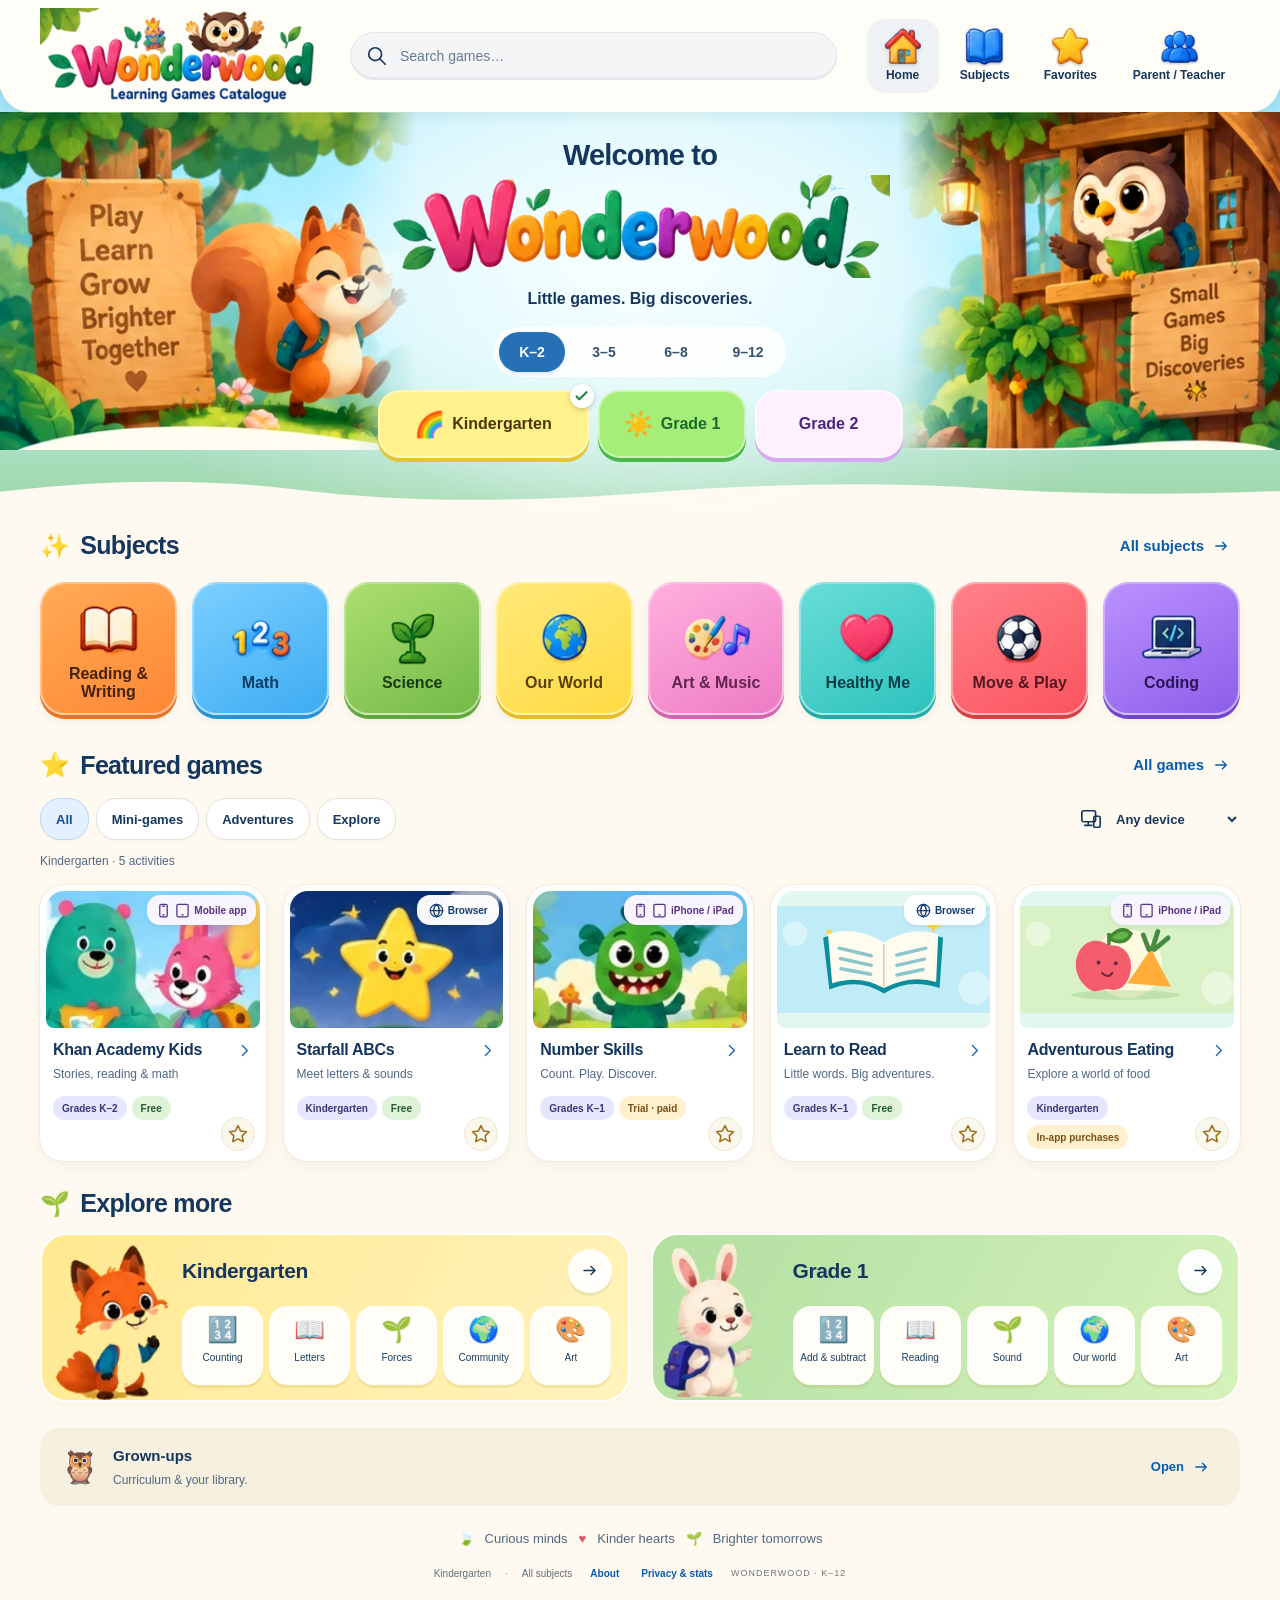
